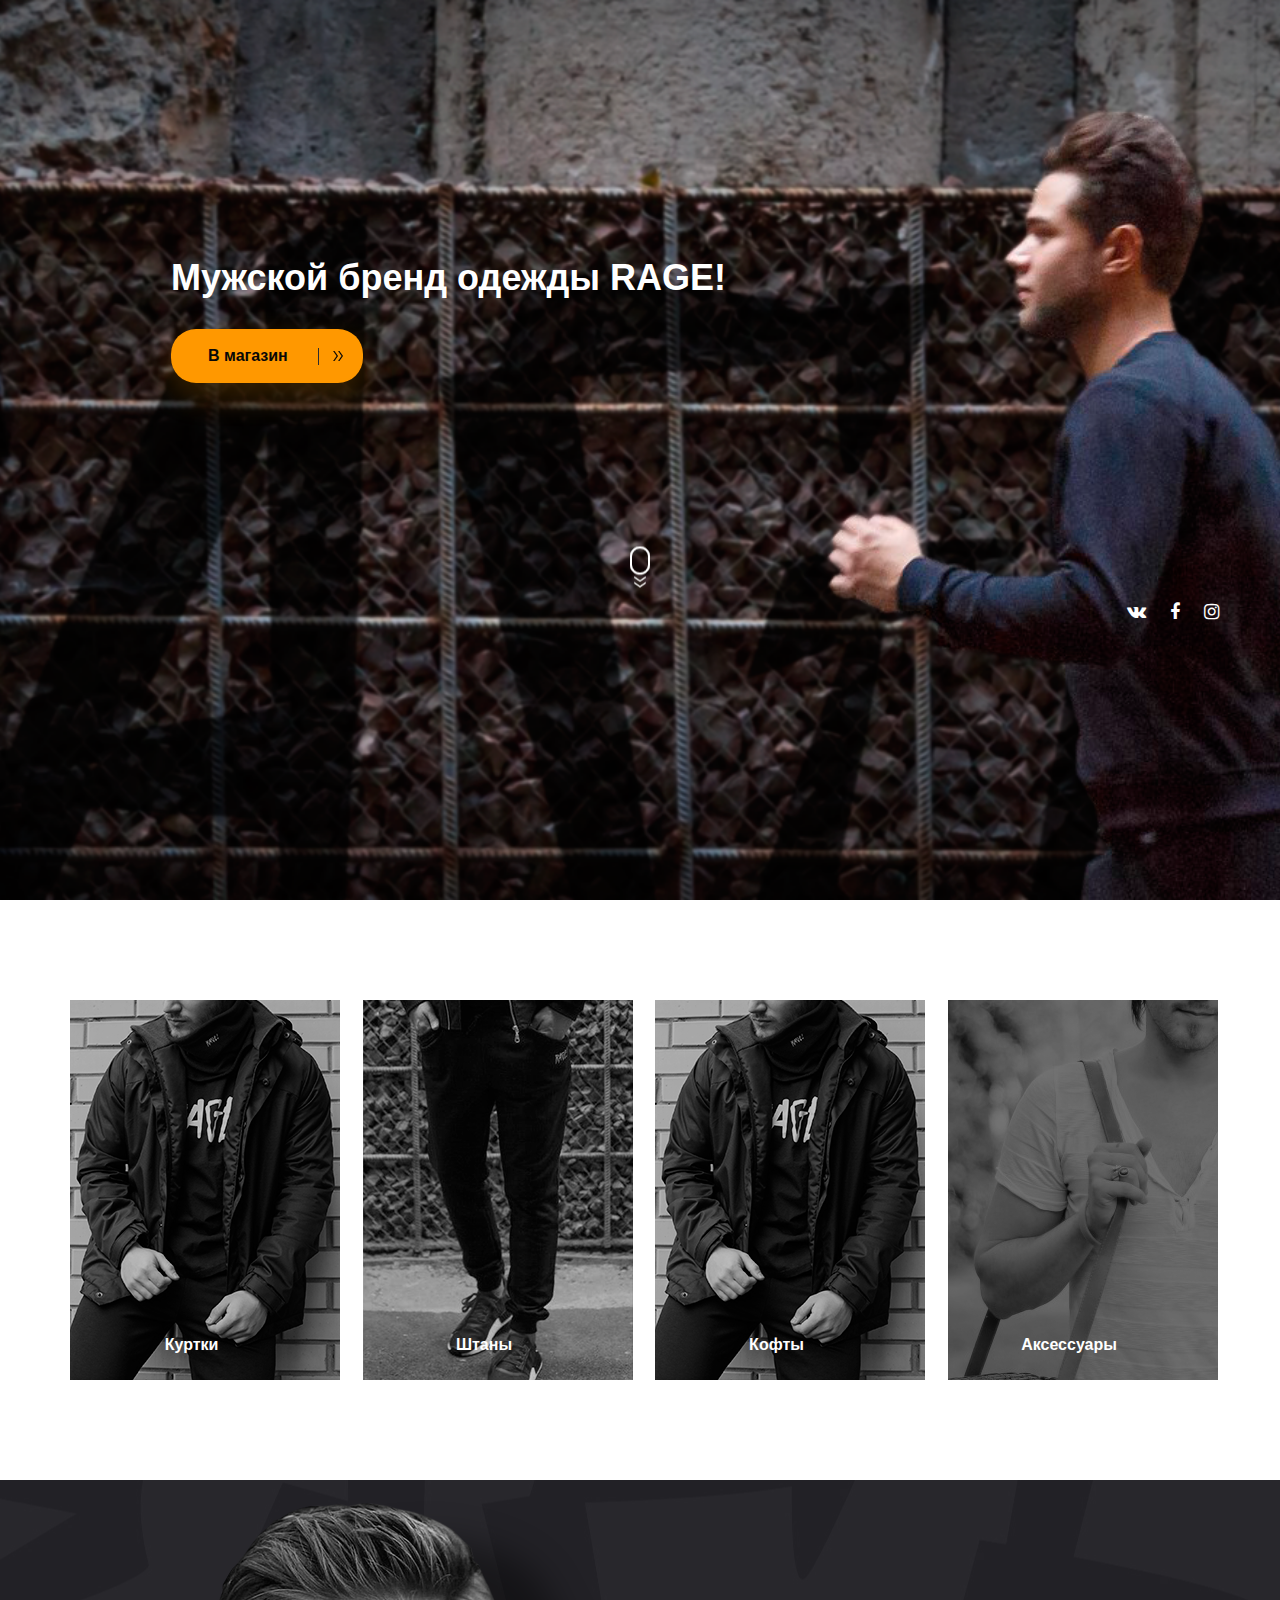
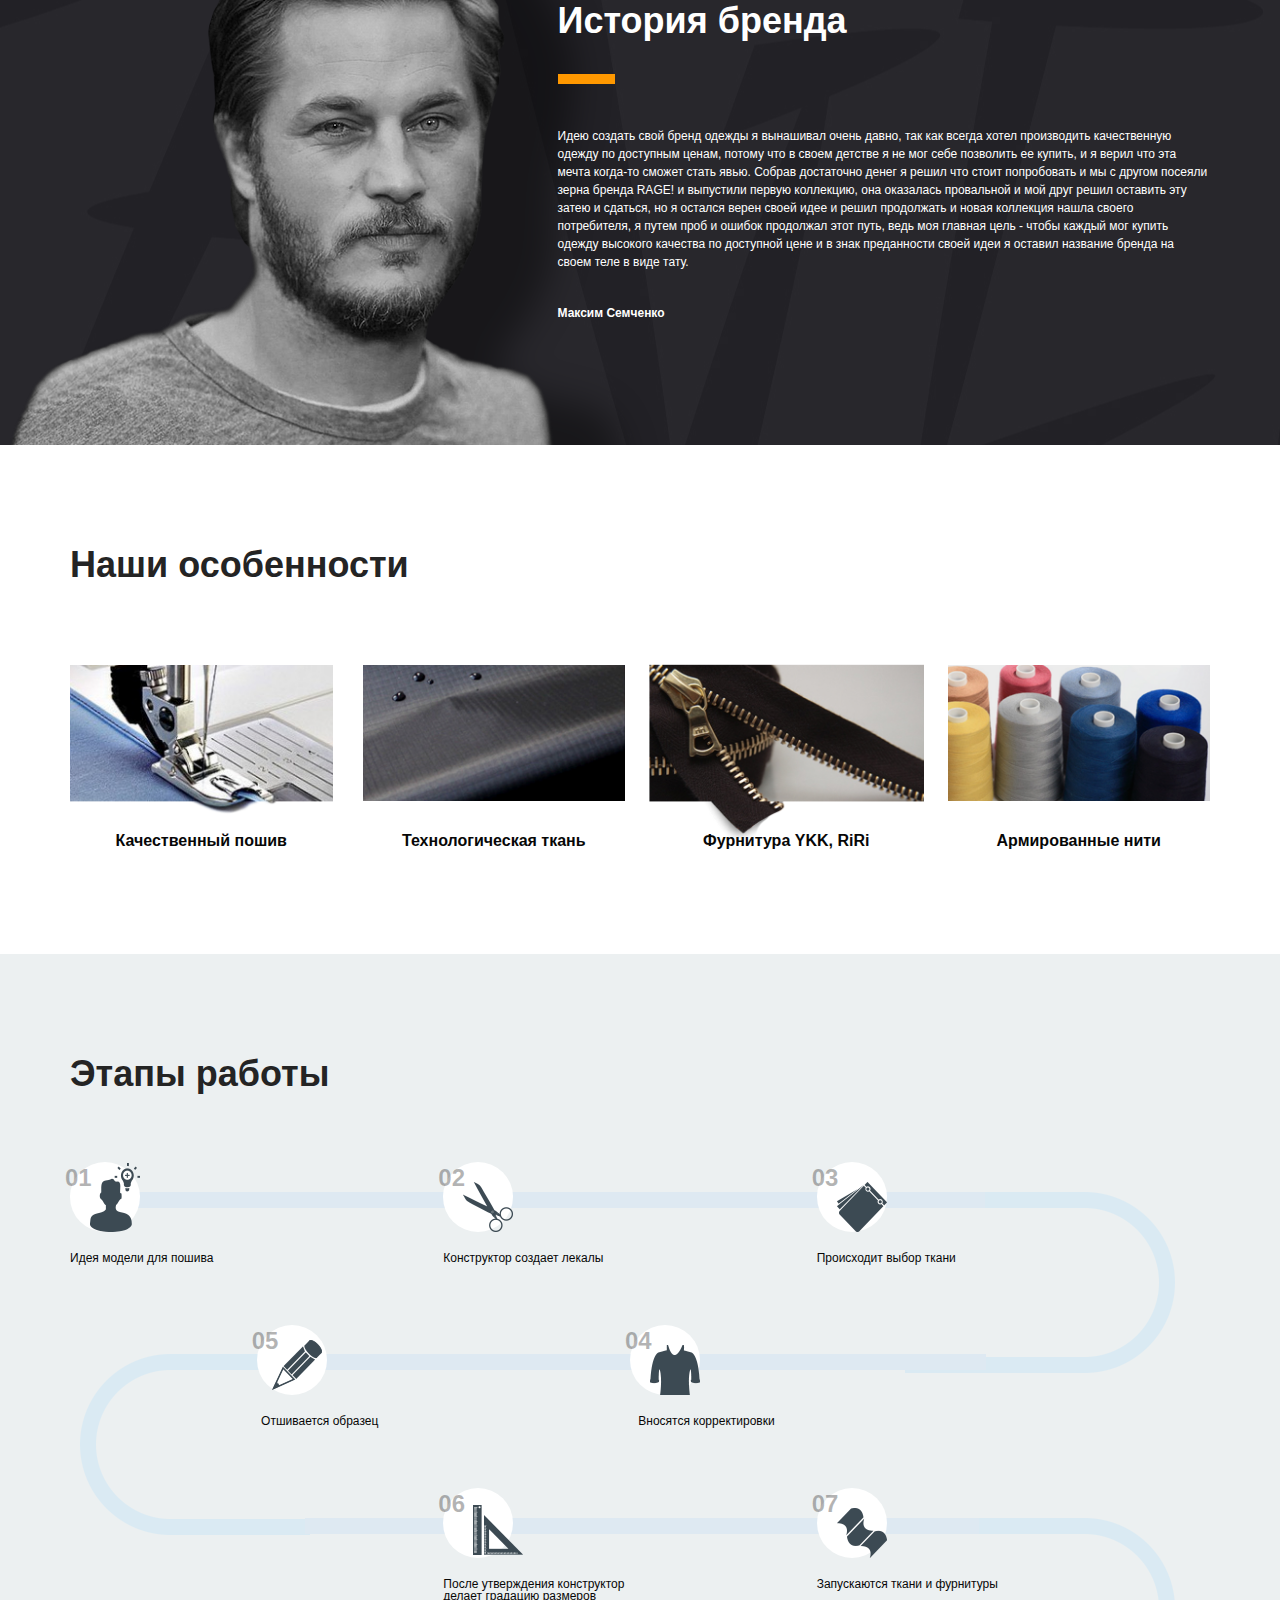
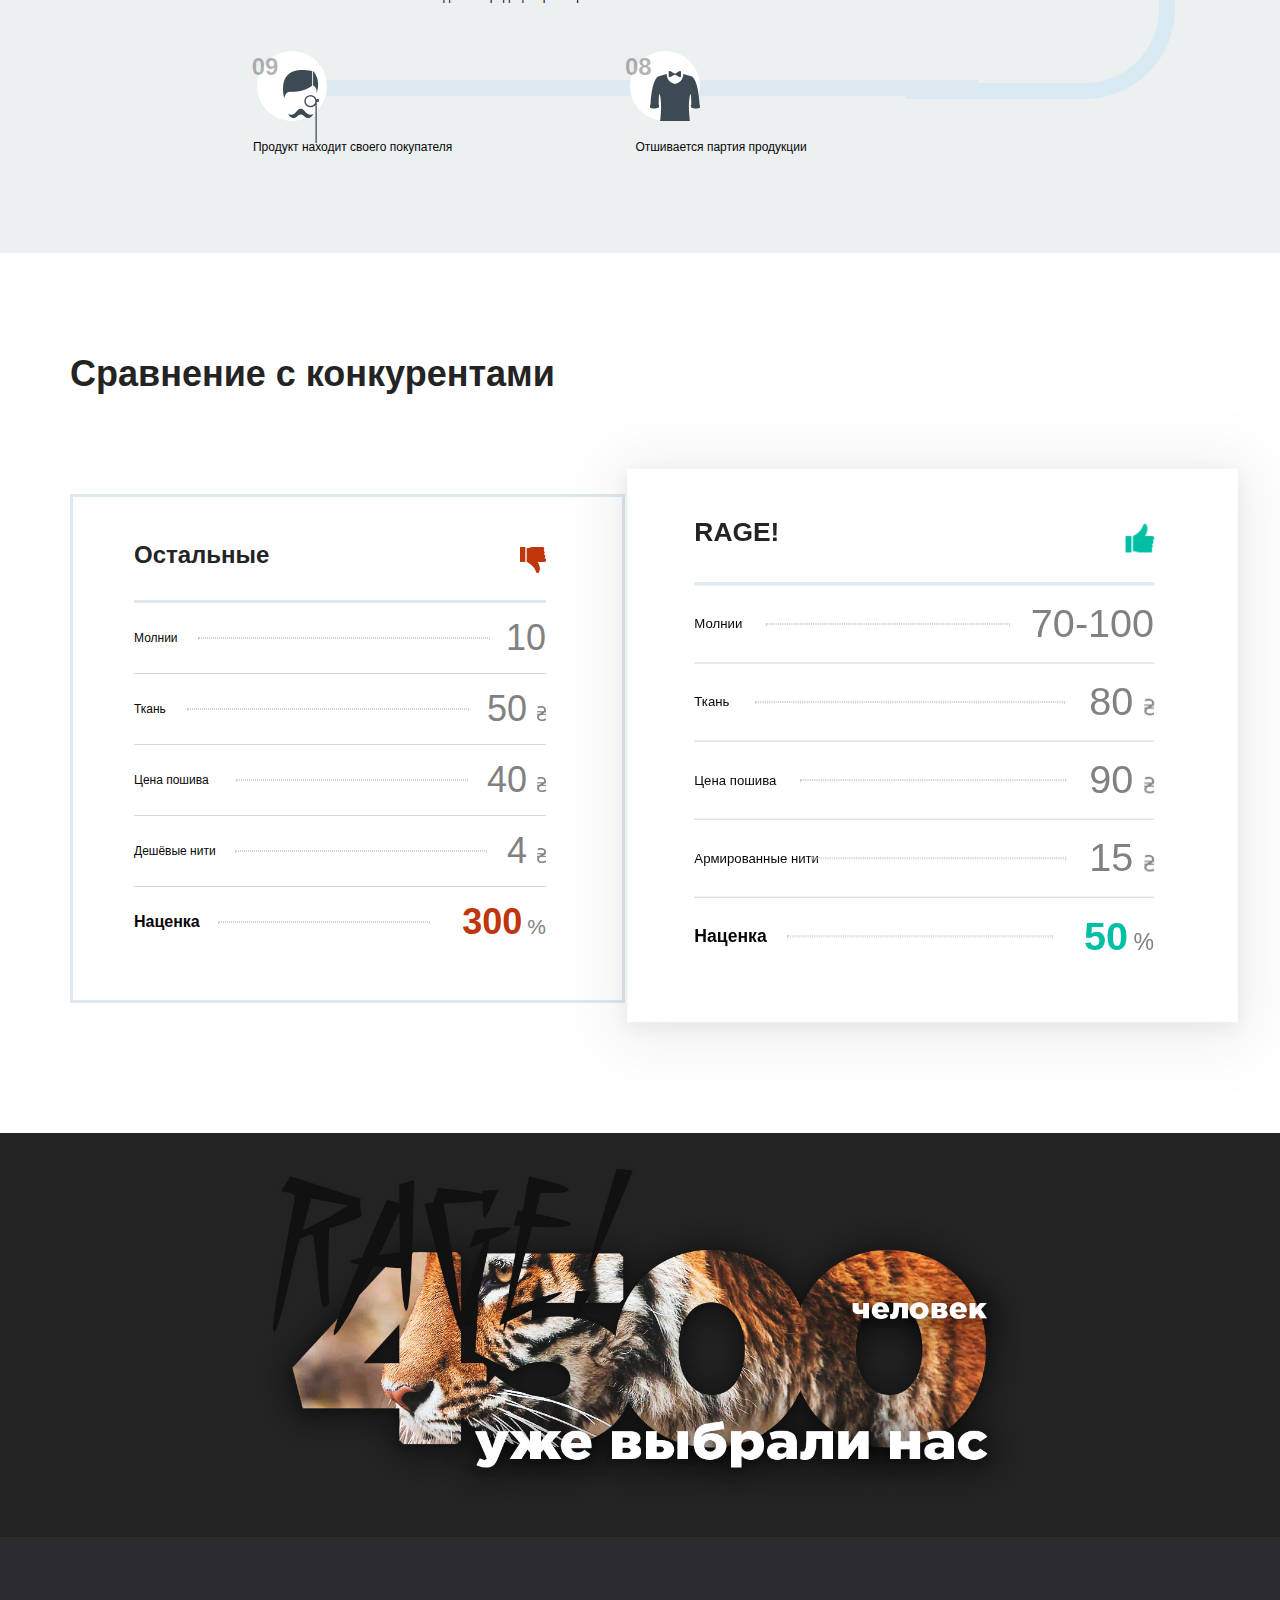
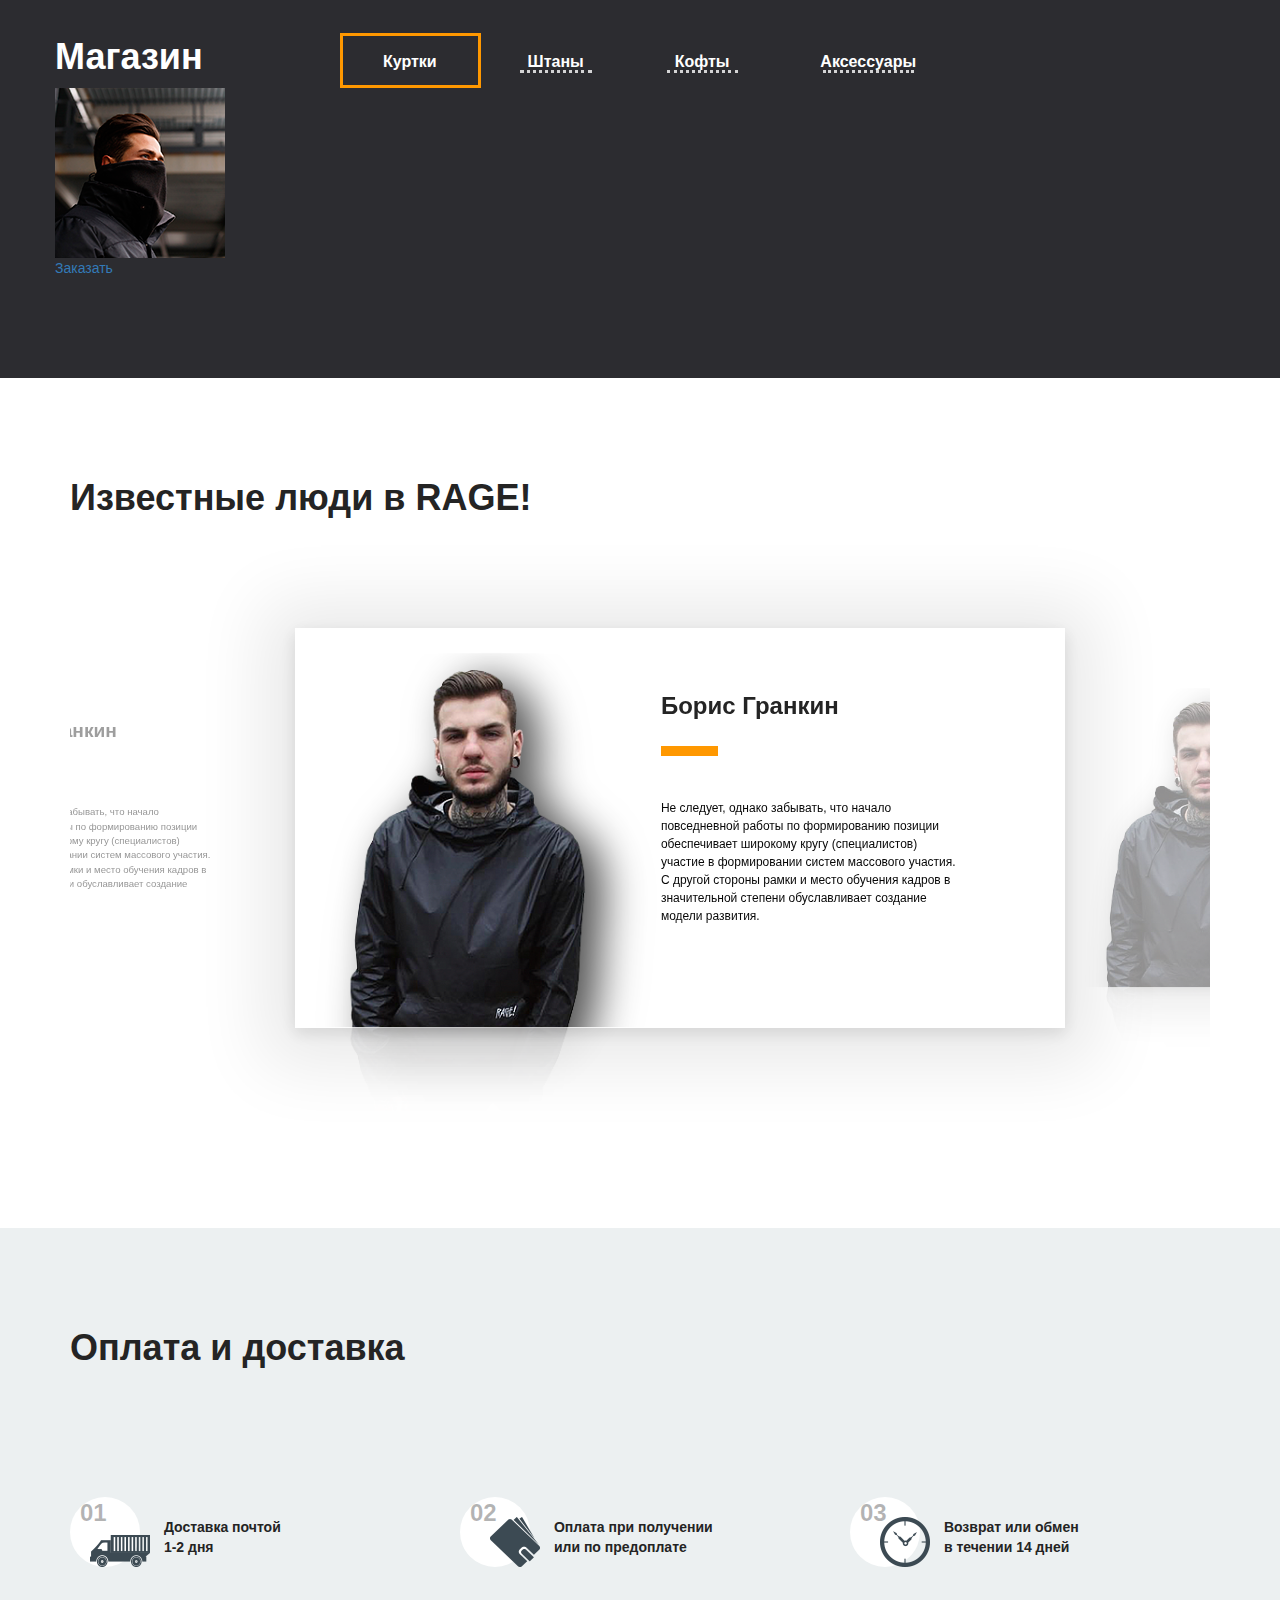
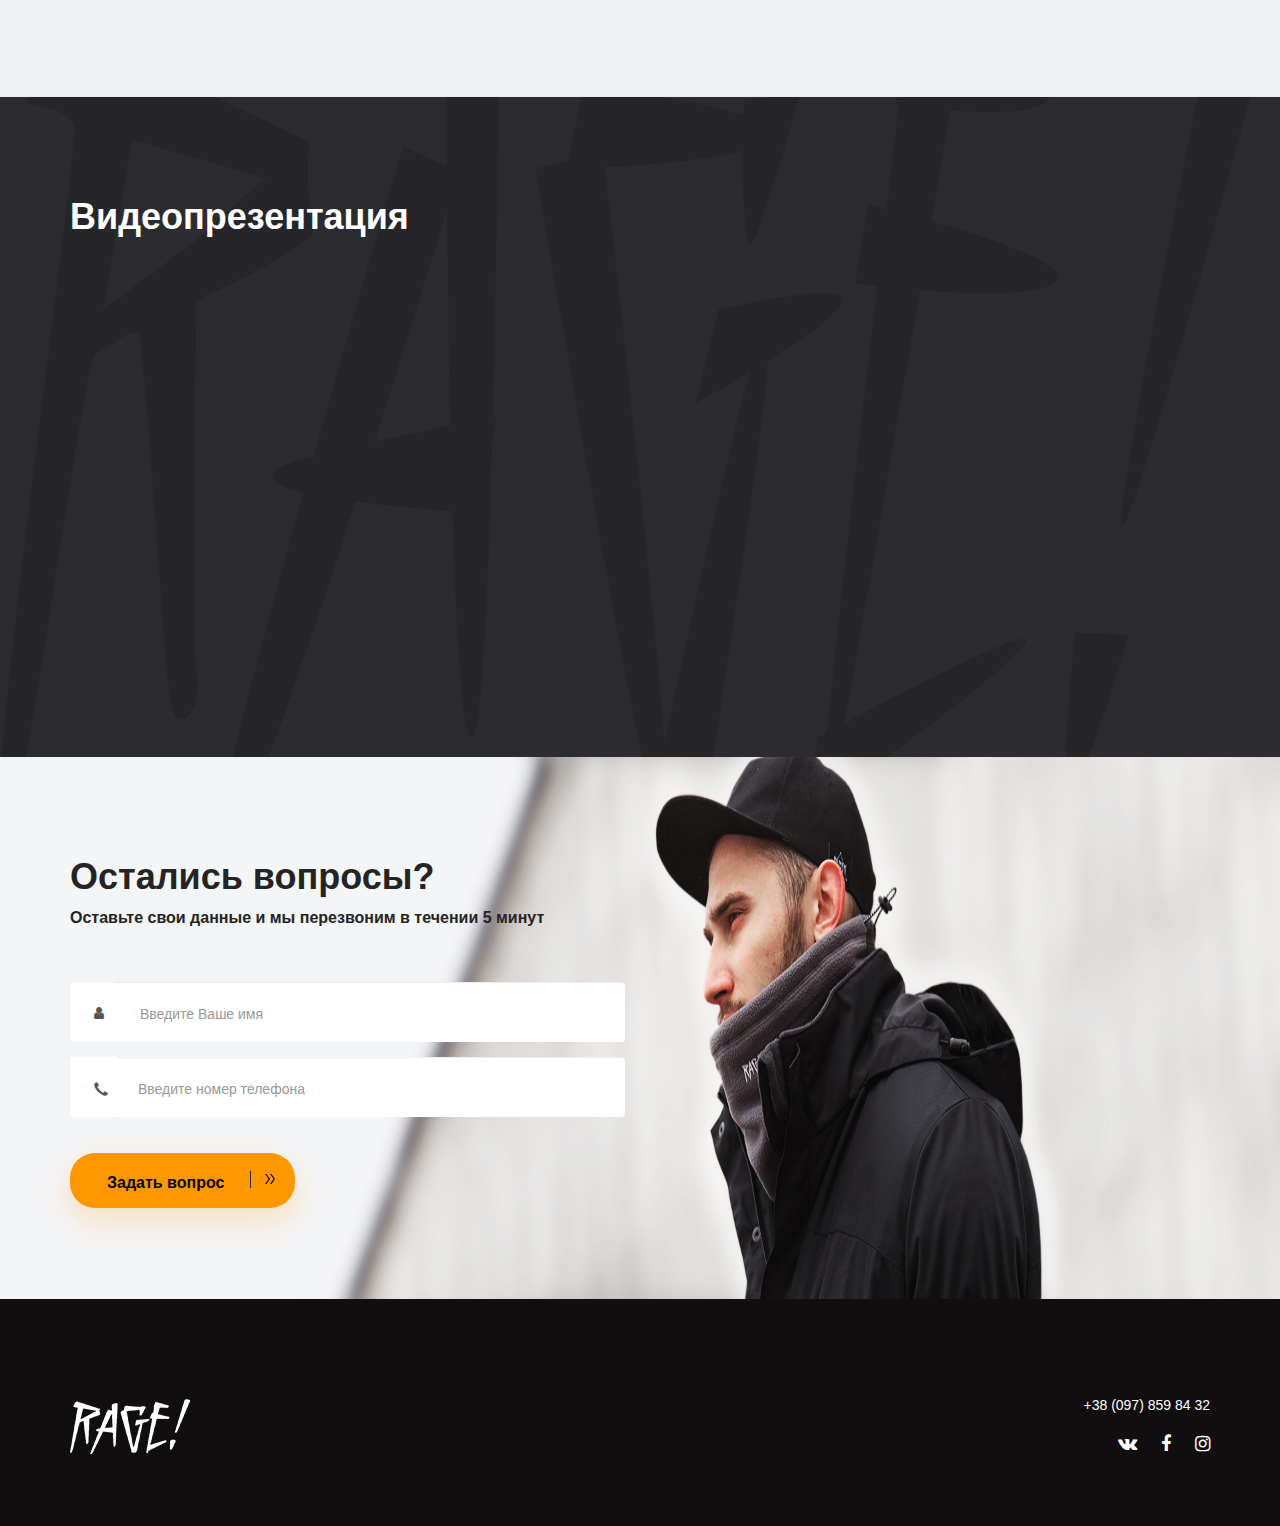
==== index.html @ a478edd1 "24.02 spec Yulya" ====
<!DOCTYPE html>
<html lang="en">
<head>
    <meta charset="UTF-8">
    <meta name="viewport" content="width=device-width, initial-scale=1, maximum-scale=1, user-scalable=no">
    <!--<meta name="viewport" content="width=device-width, initial-scale=1, maximum-scale=1">-->

    <title>Titleв</title>
    <link rel="stylesheet" href="style/main.css">
    <link rel="stylesheet" href="bower_components/bootstrap/dist/css/bootstrap.min.css">
    <link rel="stylesheet" href="bower_components/slick-carousel/slick/slick.css">
    <link rel="stylesheet" href="bower_components/slick-carousel/slick/slick-theme.css">
    <link rel="stylesheet" href="bower_components/font-awesome/css/font-awesome.min.css">
</head>
<body>

<header>
</header>

<main>
    <div class="main">
        <div class="container">
            <div class="row">
                <div class="col-md-12">
                    <div class="main_title">
                        <p>
                            Мужской бренд одежды RAGE!
                        </p>
                    </div>
                    <div class="main_btn">
                        <a href="#">
                            В магазин
                        </a>
                    </div>
                    <div class="main_btn_arrow">
                        <a href="#">
                            <img src="image/btn_arrow.png" alt="click">
                        </a>
                    </div>
                    <div class="main_social">
                        <a href="">
                            <i class="fa fa-vk" aria-hidden="true"></i>
                        </a>
                        <a href="">
                            <i class="fa fa-facebook" aria-hidden="true"></i>
                        </a>
                        <a href="">
                            <i class="fa fa-instagram" aria-hidden="true"></i>
                        </a>
                    </div>
                </div>
            </div>
        </div>
    </div>
    <div class="rubric">
        <div class="container">
            <div class="row">
                <div class="col-md-3 col-sm-6">
                    <div class="rubric_item">
                        <div class="rubric_element">
                            <img src="image/rubric_item1.png" alt="куртки">
                        </div>
                        <div class="rubric_element-text">
                            <a href="#">
                                Куртки
                            </a>
                        </div>
                    </div>
                </div>
                <div class="col-md-3 col-sm-6">
                    <div class="rubric_item">
                        <div class="rubric_element">
                            <img src="image/rubric_item2.png" alt="куртки">
                        </div>
                        <div class="rubric_element-text">
                            <a href="#">
                                Штаны
                            </a>
                        </div>
                    </div>
                </div>
                <div class="col-md-3 col-sm-6">
                    <div class="rubric_item">
                        <div class="rubric_element">
                            <img src="image/rubric_item1.png" alt="куртки">
                        </div>
                        <div class="rubric_element-text">
                            <a href="#">
                                Кофты
                            </a>
                        </div>
                    </div>
                </div>
                <div class="col-md-3 col-sm-6">
                    <div class="rubric_item">
                        <div class="rubric_element">
                            <img src="image/rubric_item4.png" alt="куртки">
                        </div>
                        <div class="rubric_element-text">
                            <a href="#">
                                Аксессуары
                            </a>
                        </div>
                    </div>
                </div>
            </div>
        </div>
    </div>
    <div class="history">
        <div class="container">
            <div class="row">
                <div class="col-md-7 col-md-offset-5">
                    <div class="history_text">
                        <div class="text_title">
                            <p>
                                История бренда
                            </p>
                        </div>
                        <div class="text_hr">
                            <hr>
                        </div>
                        <div class="text_desc">
                            <p>
                                Идею создать свой бренд одежды я вынашивал очень давно,
                                так как всегда хотел производить качественную одежду по
                                доступным ценам, потому что в своем детстве я не мог себе
                                позволить ее купить, и я верил что эта мечта когда-то
                                сможет стать явью. Собрав достаточно денег я решил что
                                стоит попробовать и мы с другом посеяли зерна бренда RAGE!
                                и выпустили первую коллекцию, она оказалась провальной и
                                мой друг решил оставить эту затею и сдаться, но я остался
                                верен своей идее и решил продолжать и новая коллекция нашла
                                своего потребителя, я путем проб и ошибок продолжал этот
                                <img src="image/mob-history_face.png" alt="">
                                путь, ведь моя главная цель - чтобы каждый мог купить
                                одежду высокого качества по доступной цене и в знак
                                преданности своей идеи я оставил название бренда на
                                своем теле в виде тату.

                            </p>
                        </div>
                        <div class="text_author">
                            <p>
                                Максим Семченко
                            </p>
                        </div>
                    </div>
                </div>
            </div>
        </div>
    </div>
    <div class="features">
        <div class="container">
            <div class="title_block">
                <p>
                    Наши особенности
                </p>
            </div>
            <div class="row">
                <div class="col-md-3 col-sm-6">
                    <div class="features_item">
                        <img class="spec_img2" src="image/Rage/spec1.png" alt="">
                        <p class="spec_text1">
                            Качественный пошив
                        </p>
                    </div>
                </div>
                <div class="col-md-3 col-sm-6">
                    <div class="features_item">
                        <img src="image/Rage/spec2.png" alt="">
                        <p class="spec_text spec_text3">
                            Технологическая ткань
                        </p>
                    </div>
                </div>
                <div class="col-md-3 col-sm-6">
                    <div class="features_item">
                        <img class="spec_img" src="image/Rage/mob-spec3.png" alt="">
                        <p class="spec_text2">
                            Фурнитура YKK, RiRi
                        </p>
                    </div>
                </div>
                <div class="col-md-3 col-sm-6">
                    <div class="features_item">
                        <img src="image/features_item4.png" alt="">
                        <p class="spec_text spec_text4">
                            Армированные нити
                        </p>
                    </div>
                </div>
            </div>
        </div>
    </div>
    <div class="steps">
        <div class="container">
            <div class="title_block">
                <p>
                    Этапы работы
                </p>
            </div>
            <div class="steps_block">
                <div class="row">
                    <div class="col-md-4">
                        <div class="steps_item ">
                            <div class="steps_element steps_left">
                                <img class="steps_img1" src="image/steps_item1.png" alt="">
                                <p>
                                    01
                                </p>
                            </div>
                            <p>
                                Идея модели для пошива
                            </p>
                        </div>
                    </div>
                    <div class="col-md-4">
                        <div class="steps_item">
                            <div class="steps_element steps_left">
                                <img class="steps_img2" src="image/steps_item2.png" alt="">
                                <p>
                                    02
                                </p>
                            </div>
                            <p>
                                Конструктор создает лекалы
                            </p>
                        </div>
                    </div>
                    <div class="col-md-4">
                        <div class="steps_item">
                            <div class="steps_element steps_left">
                                <img class="steps_img3" src="image/steps_item3.png" alt="">
                                <p>
                                    03
                                </p>
                            </div>
                            <p>
                                Происходит выбор ткани
                            </p>
                        </div>
                    </div>
                    <div class="col-md-4">
                        <div class="steps_item">
                            <div class="steps_element steps_right">
                                <img class="steps_img5" src="image/steps_item5.png" alt="">
                                <p>
                                    05
                                </p>
                            </div>
                            <p class="text-right text-right5">
                                Отшивается образец
                            </p>
                        </div>
                    </div>
                    <div class="col-md-4">
                        <div class="steps_item">
                            <div class="steps_element steps_right">
                                <img class="steps_img4" src="image/steps_item4.png" alt="">
                                <p>
                                    04
                                </p>
                            </div>
                            <p class="text-right text-right4">
                                Вносятся корректировки
                            </p>
                        </div>
                    </div>
                    <div class="col-md-4 col-md-offset-4">
                        <div class="steps_item">
                            <div class="steps_element steps_left">
                                <img class="steps_img6" src="image/steps_item6.png" alt="">
                                <p>
                                    06
                                </p>
                            </div>
                            <p>
                                После утверждения конструктор
                                <br>
                                делает градацию размеров
                            </p>
                        </div>
                    </div>
                    <div class="col-md-4">
                        <div class="steps_item">
                            <div class="steps_element steps_left">
                                <img class="steps_img7" src="image/steps_item7.png" alt="">
                                <p>
                                    07
                                </p>
                            </div>
                            <p>
                                Запускаются ткани и фурнитуры
                            </p>
                        </div>
                    </div>
                    <div class="col-md-4">
                        <div class="steps_item">
                            <div class="steps_element steps_right">
                                <img class="steps_img9" src="image/steps_item9.png" alt="">
                                <p>
                                    09
                                </p>
                            </div>
                            <p class="text-right text-right9">
                                Продукт находит своего покупателя
                            </p>
                        </div>
                    </div>
                    <div class="col-md-4">
                        <div class="steps_item ">
                            <div class="steps_element steps_right">
                                <img class="steps_img8" src="image/steps_item8.png" alt="">
                                <p>
                                    08
                                </p>
                            </div>
                            <p class="text-right text-right8">
                                Отшивается партия продукции
                            </p>
                        </div>
                    </div>
                </div>
            </div>
        </div>
    </div>
    <div class="comparison">
        <div class="container">
            <div class="title_block">
                <p>
                    Сравнение с конкурентами
                </p>
            </div>
            <div class="row">
                <div class="col-sm-6">
                    <div class="comparison_item">
                        <ul>
                            <li>
                                <p>
                                    Остальные
                                </p>
                                <p>
                                    <img src="image/like_down.png" alt="">
                                </p>
                            </li>
                            <li>
                                <p>
                                    Молнии
                                </p>
                                <hr>
                                <p>
                                    10
                                </p>
                            </li>
                            <li>
                                <p>
                                    Ткань
                                </p>
                                <hr>
                                <p>
                                    50
                                </p>
                            </li>
                            <li>
                                <p>
                                    Цена пошива
                                </p>
                                <hr>
                                <p>
                                    40
                                </p>
                            </li>
                            <li>
                                <p>
                                    Дешёвые нити
                                </p>
                                <hr>
                                <p>
                                    4
                                </p>
                            </li>
                            <li>
                                <p>
                                    Наценка
                                </p>
                                <hr>
                                <p>
                                    300 <span>%</span>
                                </p>
                            </li>
                        </ul>
                    </div>
                </div>
                <div class="col-sm-6">
                    <div class="comparison_item_scale">
                        <ul>
                            <li>
                                <p>
                                    RAGE!
                                </p>
                                <p>
                                    <img src="image/like_up.png" alt="">
                                </p>
                            </li>
                            <li>
                                <p>
                                    Молнии
                                </p>
                                <hr>
                                <p>
                                    70-100
                                </p>
                            </li>
                            <li>
                                <p>
                                    Ткань
                                </p>
                                <hr>
                                <p>
                                    80
                                </p>
                            </li>
                            <li>
                                <p>
                                    Цена пошива
                                </p>
                                <hr>
                                <p>
                                    90
                                </p>
                            </li>
                            <li>
                                <p>
                                    Армированные нити
                                </p>
                                <hr>
                                <p>
                                    15
                                </p>
                            </li>
                            <li>
                                <p>
                                    Наценка
                                </p>
                                <hr>
                                <p class="like_rage">
                                    50 <span>%</span>
                                </p>
                            </li>
                        </ul>
                    </div>
                </div>
            </div>
        </div>
    </div>
    <div class="count">
        <img class="count_mob" src="image/Rage/BG3.jpg" alt="">
        <div class="container">
            <img class="count_desck" src="image/Rage/BG3.jpg" alt="">
        </div>
    </div>
    <div class="shop">
        <div class="container">
            <div class="row">
                <div class="title_block title_white">
                    <p>
                        Магазин
                    </p>
                </div>
                <div class="shop_gallery">
                    <div class="row">
                        <div class="col-md-12">
                            <ul class="shop-nav">
                                <li class="shop-menu">
                                    <a href="#gallery_kurtki">Куртки</a>
                                    <hr>
                                </li>
                                <li class="shop-menu">
                                    <a href="#shtani">Штаны</a>
                                    <hr>
                                </li>
                                <li class="shop-menu">
                                    <a href="#kofti">Кофты</a>
                                    <hr>
                                </li>
                                <li class="shop-menu">
                                    <a href="#aksessuari">Аксессуары</a>
                                    <hr>
                                </li>
                            </ul>
                        </div>
                        <div class="galleru_block">
                            <div class="ro">
                                <div class="tab-panels">
                                    <div class="media-cont">
                                        <div id="gallery_kurtki" class="main-cont">
                                            <div class="col-md-2">
                                                <div class="gallery_element">
                                                    <img src="image/shop_item1.png" alt="">
                                                    <a href="">Заказать</a>
                                                </div>
                                            </div>
                                            <div class="col-md-2"></div>
                                            <div class="col-md-2"></div>
                                            <div class="col-md-2"></div>
                                            <div class="col-md-2"></div>
                                            <div class="col-md-2"></div>
                                            <div class="col-md-2"></div>
                                            <div class="col-md-2"></div>
                                            <div class="col-md-2"></div>
                                            <div class="col-md-2"></div>
                                            <div class="col-md-2"></div>
                                            <div class="col-md-2"></div>
                                        </div>
                                    </div>
                                </div>
                            </div>
                        </div>
                    </div>
                </div>
            </div>
        </div>
    </div>
    <div class="slider">
        <div class="container">
            <div class="title_block">
                <p>
                    Известные люди в RAGE!
                </p>
            </div>
            <div class="rage_people">
                <div>
                    <div class="slider_element">
                        <div class="row">
                            <div class="slider_img">
                                <img src="image/slider_item1.png" alt="">
                            </div>
                            <div class="slider-text">
                                <div class="text_title">
                                    <p>
                                        Борис Гранкин
                                    </p>
                                </div>
                                <div class="text_hr">
                                    <hr>
                                </div>
                                <div class="text_desc">
                                    <p>
                                        Не следует, однако забывать, что начало
                                        повседневной работы по формированию позиции
                                        обеспечивает широкому кругу (специалистов)
                                        участие в формировании систем массового участия.
                                        С другой стороны рамки и место обучения кадров
                                        в значительной степени обуславливает
                                        создание модели развития.
                                    </p>
                                </div>
                            </div>
                        </div>
                    </div>
                </div>
                <div>
                    <div class="slider_element">
                        <div class="row">
                            <div class="slider_img">
                                <img src="image/slider_item1.png" alt="">
                            </div>
                            <div class="slider-text">
                                <div class="text_title">
                                    <p>
                                        Борис Гранкин
                                    </p>
                                </div>
                                <div class="text_hr">
                                    <hr>
                                </div>
                                <div class="text_desc">
                                    <p>
                                        Не следует, однако забывать, что начало
                                        повседневной работы по формированию позиции
                                        обеспечивает широкому кругу (специалистов)
                                        участие в формировании систем массового участия.
                                        С другой стороны рамки и место обучения кадров
                                        в значительной степени обуславливает
                                        создание модели развития.
                                    </p>
                                </div>
                            </div>
                        </div>
                    </div>
                </div>
                <div>
                    <div class="slider_element">
                        <div class="row">
                            <div class="slider_img">
                                <img src="image/slider_item1.png" alt="">
                            </div>
                            <div class="slider-text">
                                <div class="text_title">
                                    <p>
                                        Борис Гранкин
                                    </p>
                                </div>
                                <div class="text_hr">
                                    <hr>
                                </div>
                                <div class="text_desc">
                                    <p>
                                        Не следует, однако забывать, что начало
                                        повседневной работы по формированию позиции
                                        обеспечивает широкому кругу (специалистов)
                                        участие в формировании систем массового участия.
                                        С другой стороны рамки и место обучения кадров
                                        в значительной степени обуславливает
                                        создание модели развития.
                                    </p>
                                </div>
                            </div>
                        </div>
                    </div>
                </div>
                <div>
                    <div class="slider_element">
                        <div class="row">
                            <div class="slider_img">
                                <img src="image/slider_item1.png" alt="">
                            </div>
                            <div class="slider-text">
                                <div class="text_title">
                                    <p>
                                        Борис Гранкин
                                    </p>
                                </div>
                                <div class="text_hr">
                                    <hr>
                                </div>
                                <div class="text_desc">
                                    <p>
                                        Не следует, однако забывать, что начало
                                        повседневной работы по формированию позиции
                                        обеспечивает широкому кругу (специалистов)
                                        участие в формировании систем массового участия.
                                        С другой стороны рамки и место обучения кадров
                                        в значительной степени обуславливает
                                        создание модели развития.
                                    </p>
                                </div>
                            </div>
                        </div>
                    </div>
                </div>
                <div>
                    <div class="slider_element">
                        <div class="row">
                            <div class="slider_img">
                                <img src="image/slider_item1.png" alt="">
                            </div>
                            <div class="slider-text">
                                <div class="text_title">
                                    <p>
                                        Борис Гранкин
                                    </p>
                                </div>
                                <div class="text_hr">
                                    <hr>
                                </div>
                                <div class="text_desc">
                                    <p>
                                        Не следует, однако забывать, что начало
                                        повседневной работы по формированию позиции
                                        обеспечивает широкому кругу (специалистов)
                                        участие в формировании систем массового участия.
                                        С другой стороны рамки и место обучения кадров
                                        в значительной степени обуславливает
                                        создание модели развития.
                                    </p>
                                </div>
                            </div>
                        </div>
                    </div>
                </div>
            </div>
        </div>
    </div>
    <div class="sale">
        <div class="container">
            <div class="title_block">
                <p>
                    Оплата и доставка
                </p>
            </div>
            <div class="sale_block">
                <div class="row">
                    <div class="col-md-4">
                        <div class="sale_item">
                            <div class="sale_element">
                                <img src="image/sale_item1.png" alt="">
                                <p>
                                    01
                                </p>
                            </div>
                            <p class="sale_desc">
                                Доставка почтой
                                <br>
                                1-2 дня
                            </p>
                        </div>
                    </div>
                    <div class="col-md-4">
                        <div class="sale_item">
                            <div class="sale_element">
                                <img src="image/sale_item2.png" alt="">
                                <p>
                                    02
                                </p>
                            </div>
                            <p class="sale_desc">
                                Оплата при получении
                                <br>
                                или по предоплате
                            </p>
                        </div>
                    </div>
                    <div class="col-md-4">
                        <div class="sale_item">
                            <div class="sale_element">
                                <img src="image/sale_item3.png" alt="">
                                <p>
                                    03
                                </p>
                            </div>
                            <p class="sale_desc">
                                Возврат или обмен
                                <br>
                                в течении 14 дней
                            </p>
                        </div>
                    </div>
                </div>
            </div>
        </div>
    </div>
    <div class="video">
        <div class="container">
            <div class="title_block title_white">
                <p class="title_desck">
                    Видеопрезентация
                </p>
                <p class="title_mob">
                    Видео- <br>
                    презентация
                </p>
            </div>
            <div class="video_block">
                <iframe width="100%" height="100%" src="https://www.youtube.com/embed/2-K1l6__Rqs"
                        frameborder="0"
                        allowfullscreen></iframe>
            </div>
        </div>
    </div>
    <div class="form">
        <div class="container">
            <div class="title_block">
                <p>
                    Остались вопросы?
                </p>
                <span>
                    Оставьте свои данные и мы перезвоним в течении 5 минут
                </span>
            </div>
            <div class="form_block">
                <form action="" method="POST" role="form" id="questionForm">
                    <div class="row">
                        <div class="col-md-6">
                            <div class="form-group ">
                                <div class="input-group">
                                    <div class="input-group-addon">
                                        <i class="fa fa-user"></i>
                                    </div>
                                    <input type="text" name="name" id="nameQuestion"
                                           class="form-control form_name"
                                           title="Имя"
                                           placeholder="Введите Ваше имя" required>
                                </div>
                            </div>
                            <div class="form-group">
                                <div class="input-group">
                                    <div class="input-group-addon">
                                        <i class="glyphicon glyphicon-earphone"></i>
                                    </div>
                                    <input type="text" name="phone" id="phoneQuestion"
                                           class="form-control form_phone"
                                           title="Телефон"
                                           placeholder="Введите номер телефона" data-phonemask required>
                                </div>
                            </div>
                            <button type="submit" class="form_btn">Задать вопрос</button>
                        </div>
                    </div>
                </form>
            </div>
        </div>
    </div>
</main>

<footer>
    <div class="footer">
        <div class="container">
            <div class="row">
                <div class="col-md-6">
                    <div class="footer_logo">
                        <img src="image/footer_bg.png" alt="">
                    </div>
                </div>
                <div class="col-md-6">
                    <div class="footer_info">
                        <div class="info_phone">
                            <p>
                                +38 (097) 859 84 32
                            </p>
                        </div>
                        <div class="info_social">
                            <a href="">
                                <i class="fa fa-vk" aria-hidden="true"></i>
                            </a>
                            <a href="">
                                <i class="fa fa-facebook" aria-hidden="true"></i>
                            </a>
                            <a href="">
                                <i class="fa fa-instagram" aria-hidden="true"></i>
                            </a>
                        </div>
                    </div>
                </div>
            </div>
        </div>
    </div>
</footer>

<script src="bower_components/jquery/dist/jquery.min.js"></script>
<script src="bower_components/bootstrap/dist/js/bootstrap.min.js"></script>
<script src="bower_components/slick-carousel/slick/slick.min.js"></script>
<script src="js/main.js"></script>
</body>
</html>
---- style/main.css ----
@font-face {
  font-family: "GothamPro";
  src: url("fonts/GothamPro.ttf");
}
@font-face {
  font-family: "OpenSans";
  src: url("fonts/OpenSans.ttf");
}
html {
  font-size: 62.5%;
  margin: 0;
  padding: 0;
  height: 100vh;
}
body {
  font-family: 'OpenSans', sans-serif;
  overflow-x: hidden;
  height: 100vh;
  margin: 0;
}
.main_title p {
  font-family: 'GothamPro', sans-serif !important;
}
.history_text .text-title p {
  font-family: 'GothamPro', sans-serif !important;
}
.footer {
  padding-top: 10rem;
  padding-bottom: 10rem;
  background: #110e0f;
}
.footer_info {
  text-align: right;
}
.footer_info .info_phone {
  font-size: 1.4rem;
  font-weight: 400;
  line-height: 1.2rem;
  color: white;
  margin-bottom: 2.4rem;
}
.footer_info .info_social a {
  margin: 0 1rem;
}
.footer_info .info_social a i {
  font-size: 1.8rem;
  line-height: 1.2rem;
  color: white;
}
.footer_info .info_social a:last-child {
  margin: 0 0 0 1rem;
}
.main {
  background-image: url("../image/index_bg.png");
  background-size: auto 100%;
  background-position: center center;
  background-repeat: no-repeat;
  padding-top: 24.2rem;
  height: 100vh;
  margin: 0;
}
.main_title {
  margin-left: 10.1rem;
}
.main_title p {
  font-size: 3.6rem;
  font-weight: 900;
  line-height: 7.2rem;
  color: white;
}
.main_btn {
  margin-top: 3.2rem;
  margin-left: 10.1rem;
  margin-bottom: 24.2rem;
}
.main_btn a {
  font-size: 1.6rem;
  font-weight: 700;
  line-height: 1.2rem;
  color: #070707;
  vertical-align: text-top;
  padding: 1.8rem 2rem 1.9rem 3.7rem;
  background: #ff9800;
  border-radius: 25px;
  box-shadow: 0 12px 27.8px 4.2px rgba(255, 152, 0, 0.19);
}
.main_btn a:after {
  content: url("../image/btn.png");
  vertical-align: middle;
  margin-left: 2.6rem;
}
.main_btn a:hover,
.main_btn a:focus,
.main_btn a:active {
  text-decoration: none;
  color: #070707;
}
.main_btn_arrow img {
  position: absolute;
  bottom: 0;
  left: 50%;
  transform: translate(-50%, -50%);
  margin: auto;
}
.main_social {
  position: absolute;
  bottom: -2.5rem;
  right: -6rem;
  transform: translate(-50%, -50%);
  margin: auto;
}
.main_social a {
  margin: 0 1rem;
}
.main_social a i {
  font-size: 1.8rem;
  line-height: 1.2rem;
  color: white;
}
@media (max-width: 992px) {
  .main {
    background-position: 61% center;
    background-size: auto 100%;
    padding-top: 1.2rem;
    height: 100%;
  }
  .main_title {
    margin-top: 10rem;
    margin-left: 0;
  }
  .main_title p {
    line-height: 4.6rem;
  }
  .main_btn {
    text-align: center;
    margin: 9rem auto 2rem;
  }
  .main_btn a {
    padding: 1.7rem 2.3rem 1.6rem 9.9rem;
  }
  .main_btn a:after {
    vertical-align: bottom;
    margin-left: 5.1rem;
  }
  .main_btn_arrow {
    display: none;
  }
  .main_social {
    display: none;
  }
}
.rubric {
  padding: 10rem 0;
}
.rubric_item:hover img,
.rubric_item:focus img,
.rubric_item:active img {
  transform: scale(1.15);
  filter: none;
  box-shadow: 0 0 46.7px 10.3px rgba(0, 0, 0, 0.34), 0 0 14.6px 1.4px transparent;
}
.rubric_item:hover .rubric_element-text a,
.rubric_item:focus .rubric_element-text a,
.rubric_item:active .rubric_element-text a {
  color: #070707;
  padding: 1.7rem 2rem 1.6rem 5.6rem;
  background: #ff9800;
  border-radius: 25px;
  box-shadow: 0 12px 27.8px 4.2px rgba(255, 152, 0, 0.19);
  text-decoration: none;
}
.rubric_item:hover .rubric_element-text a:after,
.rubric_item:focus .rubric_element-text a:after,
.rubric_item:active .rubric_element-text a:after {
  opacity: 1;
}
.rubric_element {
  position: relative;
}
.rubric_element img {
  width: 27rem;
  height: 38rem;
  transition: all 0.4s;
  filter: grayscale(1);
}
.rubric_element-text {
  margin: auto;
  position: absolute;
  bottom: 2.3rem;
  left: 0;
  right: 0;
  text-align: center;
}
.rubric_element-text a {
  color: white;
  font-size: 1.6rem;
  font-weight: 700;
  line-height: 1.2rem;
  transition: all 0.1s;
  padding: 1.7rem 2rem 1.6rem 5.6rem;
  background: transparent;
  border-radius: 25px;
  box-shadow: 0 12px 27.8px 4.2px rgba(255, 152, 0, 0);
  text-decoration: none;
  vertical-align: text-top;
}
.rubric_element-text a:after {
  opacity: 0;
  content: url("../image/btn.png");
  vertical-align: bottom;
  margin-left: 2.6rem;
}
@media (min-width: 320px) and (max-width: 425px) {
  .rubric_element {
    height: 20rem !important;
  }
}
@media (min-width: 426px) and (max-width: 600px) {
  .rubric_element {
    height: 30rem !important;
  }
}
@media (min-width: 601px) and (max-width: 767px) {
  .rubric_element {
    height: 38rem !important;
  }
}
@media (min-width: 768px) and (max-width: 992px) {
  .rubric_element-text {
    bottom: 2rem !important;
  }
}
@media (max-width: 992px) {
  .rubric {
    padding-top: 3.5rem;
    padding-bottom: 0;
  }
  .rubric_item:hover img,
  .rubric_item:focus img,
  .rubric_item:active img {
    transform: none;
    filter: none;
  }
  .rubric_item:hover .rubric_element-text a,
  .rubric_item:focus .rubric_element-text a,
  .rubric_item:active .rubric_element-text a {
    color: black;
    padding: 0;
    padding-bottom: 0.3rem;
    background: transparent;
    border-radius: 0;
    box-shadow: 0 12px 27.8px 4.2px rgba(255, 152, 0, 0);
  }
  .rubric_item:hover .rubric_element-text a:after,
  .rubric_item:focus .rubric_element-text a:after,
  .rubric_item:active .rubric_element-text a:after {
    opacity: 0;
  }
  .rubric_element {
    height: 20rem;
    overflow: hidden;
    margin: 0 auto 6rem;
    text-align: center;
    filter: grayscale(1);
  }
  .rubric_element img {
    width: 100%;
    height: auto;
    filter: none;
  }
  .rubric_element:hover img,
  .rubric_element:focus img,
  .rubric_element:active img {
    transform: none;
    filter: none;
  }
  .rubric_element:hover .rubric_element-text a,
  .rubric_element:focus .rubric_element-text a,
  .rubric_element:active .rubric_element-text a {
    padding: 0;
    padding-bottom: 0.5rem;
    border-bottom: 2px solid black;
    background: none;
    box-shadow: 0 12px 27.8px 4.2px rgba(255, 152, 0, 0);
  }
  .rubric_element-text {
    margin: 0 auto;
    position: absolute;
    bottom: -3rem;
    left: 0;
    right: 0;
    text-align: center;
  }
  .rubric_element-text a {
    color: black;
    padding: 0;
    padding-bottom: 0.3rem;
    border-bottom: 2px solid black;
    border-radius: 0;
  }
  .rubric_element-text a:after {
    content: none;
  }
}
.history {
  padding-top: 12.2rem;
  padding-bottom: 12.3rem;
  background-image: url("../image/history_face.png"), url("../image/Rage/BG4.jpg");
  background-size: auto;
  background-position: 0 bottom, center center;
  background-repeat: no-repeat;
}
.history_text {
  text-align: left;
}
.history_text .text_title p {
  font-size: 3.6rem;
  line-height: 3.8rem;
  font-weight: 900;
  color: white;
}
.history_text .text_hr hr {
  border: 5px solid #ff9800;
  width: 4.7rem;
  margin: 3.4rem 0 4.3rem;
}
.history_text .text_desc p {
  font-size: 1.2rem;
  line-height: 1.8rem;
  font-weight: 400;
  color: white;
  margin: 0;
}
.history_text .text_desc p img {
  display: none;
}
.history_text .text_author {
  margin-top: 3.3rem;
}
.history_text .text_author p {
  font-size: 1.2rem;
  font-weight: 700;
  color: white;
  line-height: 1.8rem;
  margin: 0;
}
@media (max-width: 767px) {
  .history {
    padding-top: 3.8rem;
    padding-bottom: 0;
    background: #282828;
    background-image: none;
  }
  .history_text {
    margin-left: 1rem;
  }
  .history_text .text_title p {
    font-size: 3rem;
    line-height: 1.2rem;
  }
  .history_text .text_hr hr {
    border: 3px solid #ff9800;
    width: 4.7rem;
    margin: 1.4rem 0 1.7rem;
  }
  .history_text .text_desc p {
    float: left;
  }
  .history_text .text_desc p img {
    position: relative;
    right: -1.5rem;
    bottom: -2.7rem;
    display: block;
    float: right;
  }
  .history_text .text_author {
    margin-top: 1rem;
    margin-bottom: 1rem;
  }
}
@media (min-width: 993px) and (max-width: 1170px) {
  .history {
    background-position: -9rem bottom !important;
  }
}
.features {
  padding-top: 10rem;
  padding-bottom: 9.7rem;
}
.features_item {
  margin-top: 7rem;
}
.features_item img {
  width: 100%;
  height: auto;
}
.features_item .spec_img {
  width: 114.5%;
  margin-top: -1rem;
  margin-left: -3.2rem;
}
.features_item p {
  text-align: center;
  font-size: 1.6rem;
  font-weight: 700;
  line-height: 1.2rem;
  color: #070707;
}
.features_item .spec_text {
  margin-top: 3.4rem;
}
.features_item .spec_text1 {
  margin-top: 2rem;
}
.features_item .spec_text2 {
  margin-top: -2.4rem;
}
@media (min-width: 320px) and (max-width: 767px) {
  .features {
    padding-top: 3rem;
    padding-bottom: 3rem;
  }
  .features_item {
    margin: 3rem auto 0;
    text-align: center;
  }
  .features_item img {
    width: 30rem;
    height: auto;
    margin: 0 auto;
    text-align: center;
  }
  .features_item .spec_img {
    margin-top: -1rem;
    margin-left: -2.7rem;
    width: 33rem;
    height: auto;
    text-align: center;
  }
  .features_item p {
    text-align: center;
    font-size: 1.6rem;
    font-weight: 700;
    line-height: 1.2rem;
    color: #070707;
  }
  .features_item .spec_text {
    margin-top: 1.4rem;
  }
  .features_item .spec_text1 {
    margin-top: 1rem;
  }
  .features_item .spec_text2 {
    margin-top: -3rem;
  }
}
@media (min-width: 768px) and (max-width: 992px) {
  .features {
    padding-top: 3rem;
    padding-bottom: 3rem;
  }
  .features_item {
    margin-top: 3rem;
    text-align: center;
  }
  .features_item img {
    width: 30rem;
    height: 15.5rem;
    margin: 0 auto;
    text-align: center;
  }
  .features_item .spec_img {
    margin-top: -1rem;
    margin-left: -2.7rem;
    width: 34rem;
    height: 22.5rem;
    text-align: center;
  }
  .features_item .spec_img2 {
    width: 31rem;
    height: 17rem;
  }
  .features_item .spec_text1 {
    margin-top: 0;
  }
  .features_item .spec_text2 {
    margin-top: -2.6rem;
  }
  .features_item .spec_text3 {
    margin-top: 1.5rem;
  }
}
@media (min-width: 993px) and (max-width: 1200px) {
  .features_item .spec_text2 {
    margin-top: -1.4rem;
  }
  .features_item .spec_img {
    margin-top: -0.8rem;
  }
}
@font-face {
  font-family: "GothamPro";
  src: url("fonts/GothamPro.ttf");
}
.title_block p {
  font-size: 3.6rem;
  font-weight: 900;
  font-family: 'GothamPro', sans-serif !important;
  color: #242424;
  line-height: 4rem;
}
.title_block span {
  color: #242424;
  font-size: 1.6rem;
  font-family: 'GothamPro', sans-serif !important;
  font-weight: 900;
}
.title_white p {
  color: white;
}
@media (min-width: 320px) and (max-width: 768px) {
  .title_block {
    width: 65%;
  }
  .title_block p {
    font-size: 3rem;
    line-height: 3rem;
  }
  .title_block span {
    color: #242424;
    font-size: 1.4rem;
  }
}
.steps {
  background: #ecf0f1;
  padding-top: 10rem;
  padding-bottom: 9.7rem;
}
.steps [class^=col] {
  padding: 0;
}
.steps .row {
  margin-left: 3.5rem;
}
.steps_block {
  background-image: url("../image/steps_bg1.png"), url("../image/steps_bg3.png"), url("../image/steps_bg5.png"), url("../image/steps_bg7.png"), url("../image/steps_bg2.png"), url("../image/steps_bg4.png"), url("../image/steps_bg6.png");
  background-position: 3.5rem 8.8rem,
          23.5rem 25rem,
          23.5rem 41.4rem,
          23.5rem 57.6rem,
          83.5rem 8.8rem,
          1rem 25rem,
          83.5rem 41.4rem;
  background-size: auto,
          auto,
          auto,
          auto,
          auto,
          auto,
          auto;
  background-repeat: no-repeat;
}
.steps_item .steps_element {
  position: relative;
  height: 7rem;
  width: 7rem;
  background: white;
  border-radius: 50%;
  margin-top: 5.8rem;
  margin-bottom: 2rem;
}
.steps_item .steps_element.steps_right {
  float: none;
  margin-right: auto;
  margin-left: auto;
}
.steps_item .steps_element.steps_left {
  margin-left: -3.5rem;
}
.steps_item .steps_element img {
  height: auto;
  width: 5rem;
  position: absolute;
  bottom: 0;
  right: 0;
}
.steps_item .steps_element img.steps_img9 {
  bottom: -2.2rem;
  right: 0.8rem;
  width: 3.6rem;
}
.steps_item .steps_element img.steps_img5 {
  bottom: 0.5rem;
  right: 0.5rem;
}
.steps_item .steps_element img.steps_img6 {
  right: -1rem;
  bottom: 0.3rem;
}
.steps_item .steps_element p {
  position: absolute;
  top: 1rem;
  left: 3rem;
  font-size: 2.4rem;
  color: rgba(36, 36, 36, 0.34);
  font-weight: 900;
  line-height: 1.2rem;
}
.steps_item p {
  margin-bottom: -1rem;
  font-size: 1.2rem;
  color: #070707;
  line-height: 1.2rem;
  font-weight: 400;
  margin-left: -3.5rem;
  min-height: 2.5rem;
}
.steps_item p.text-right4 {
  margin-right: 7.7rem;
}
.steps_item p.text-right5 {
  margin-right: 10rem;
}
.steps_item p.text-right8 {
  margin-right: 4.5rem;
}
.steps_item p.text-right9 {
  margin-right: 2.6rem;
}
@media (max-width: 992px) {
  .steps {
    padding-top: 3rem;
    padding-bottom: 1rem;
  }
  .steps .row {
    margin-left: 0;
  }
  .steps_block {
    background-image: url("../image/mob-steps_bg.png");
    background-position: 3rem 6rem;
    background-size: auto;
    background-repeat: no-repeat;
  }
  .steps_item .steps_element {
    display: inline-block;
    vertical-align: middle;
    position: relative;
    height: 7rem;
    width: 7rem;
    background: white;
    border-radius: 50%;
    margin-top: 1rem;
    margin-bottom: 3.1rem;
  }
  .steps_item .steps_element.steps_right {
    float: none;
    margin-right: auto;
    margin-left: 0;
  }
  .steps_item .steps_element.steps_left {
    margin-left: 0;
    float: none;
  }
  .steps_item .steps_element img {
    height: auto;
    width: 5rem;
    position: absolute;
    bottom: 0;
    right: 0;
  }
  .steps_item .steps_element img.steps_img9 {
    bottom: -2.2rem;
    right: 0.8rem;
    width: 3.6rem;
  }
  .steps_item .steps_element img.steps_img5 {
    bottom: 0.5rem;
    right: 0.5rem;
  }
  .steps_item .steps_element img.steps_img6 {
    right: -1rem;
    bottom: 0.3rem;
  }
  .steps_item .steps_element p {
    position: absolute;
    top: 1rem;
    left: 3rem;
    font-size: 2.4rem;
    color: rgba(36, 36, 36, 0.34);
    font-weight: 900;
    line-height: 1.2rem;
  }
  .steps_item p {
    display: inline-block;
    vertical-align: middle;
    margin-bottom: 0;
    margin-left: 2rem;
  }
  .steps_item p.text-right4 {
    margin-right: 0;
  }
  .steps_item p.text-right5 {
    margin-right: 0;
  }
  .steps_item p.text-right8 {
    margin-right: 0;
  }
  .steps_item p.text-right9 {
    margin-right: 0;
  }
}
@font-face {
  font-family: "GothamPro";
  src: url("fonts/GothamPro.ttf");
}
.comparison {
  padding-top: 10.1rem;
  padding-bottom: 13rem;
}
.comparison_item {
  border: 3px solid #dee9f2;
}
.comparison_item ul li:nth-child(2) {
  border-top: 3px solid #dee9f2;
  border-bottom: 1px solid #d8d8d8;
}
.comparison_item ul li:nth-child(n+3):nth-child(-n+5) {
  border-bottom: 1px solid #d8d8d8;
}
.comparison_item ul li:nth-child(n+3):nth-child(-n+5) p:last-child:after {
  content: url("../image/grn.png");
}
.comparison_item ul li:nth-child(n+2) hr {
  border: 1px dotted #d0d0d0 !important;
}
.comparison_item ul li:nth-child(2) hr {
  width: 29rem;
  left: 51% !important;
}
.comparison_item ul li:nth-child(3) hr {
  width: 28rem;
  left: 47% !important;
}
.comparison_item ul li:nth-child(4) hr {
  width: 23rem;
  left: 53% !important;
}
.comparison_item ul li:nth-child(5) hr {
  width: 25rem;
  left: 55% !important;
}
.comparison_item ul li:nth-child(6) hr {
  width: 21rem;
  left: 46% !important;
}
.comparison_item ul li:nth-child(6) p:first-child {
  font-size: 1.6rem !important;
  font-weight: 700 !important;
}
.comparison_item ul li:nth-child(6) p:last-child {
  font-size: 3.6rem !important;
  color: #bf360c !important;
  font-weight: 900 !important;
  font-family: 'GothamPro', sans-serif !important;
}
.comparison_item ul li:nth-child(6) p:last-child span {
  font-size: 2.1rem;
  font-weight: 400;
  color: #818181;
  margin-left: -0.5rem;
}
.comparison_item_scale {
  transform: scale(1.1);
  box-shadow: 0 6px 57.8px 18.2px rgba(0, 0, 0, 0.05), 0 5px 19.3px 1.7px rgba(0, 0, 0, 0.07);
}
.comparison_item_scale ul li:nth-child(2) {
  border-top: 3px solid #dee9f2;
  border-bottom: 1px solid #d8d8d8;
}
.comparison_item_scale ul li:nth-child(n+3):nth-child(-n+5) {
  border-bottom: 1px solid #d8d8d8;
}
.comparison_item_scale ul li:nth-child(n+3):nth-child(-n+5) p:last-child:after {
  content: url("../image/grn.png");
}
.comparison_item_scale ul li:nth-child(n+2) hr {
  border: 1px dotted #d0d0d0 !important;
}
.comparison_item_scale ul li:nth-child(2) hr {
  width: 22rem;
  left: 42% !important;
}
.comparison_item_scale ul li:nth-child(3) hr {
  width: 28rem;
  left: 47% !important;
}
.comparison_item_scale ul li:nth-child(4) hr {
  width: 24rem;
  left: 52% !important;
}
.comparison_item_scale ul li:nth-child(5) hr {
  width: 23rem;
  left: 53% !important;
}
.comparison_item_scale ul li:nth-child(6) hr {
  width: 24rem;
  left: 49% !important;
}
.comparison_item_scale ul li:nth-child(6) p:first-child {
  font-size: 1.6rem !important;
  font-weight: 700 !important;
}
.comparison_item_scale ul li:nth-child(6) p:last-child {
  font-size: 3.6rem !important;
  color: #00bfa5 !important;
  font-weight: 900 !important;
  font-family: 'GothamPro', sans-serif !important;
}
.comparison_item_scale ul li:nth-child(6) p:last-child span {
  font-size: 2.1rem;
  font-weight: 400;
  color: #818181;
  margin-left: -0.5rem;
}
.comparison_item,
.comparison_item_scale {
  padding: 5rem 7.6rem 4.3rem 6.1rem;
  background: white;
  margin-top: 9rem;
}
.comparison_item ul,
.comparison_item_scale ul {
  list-style: none;
  padding: 0;
  margin: 0;
}
.comparison_item ul li:nth-child(1),
.comparison_item_scale ul li:nth-child(1) {
  margin-bottom: 3.3rem;
}
.comparison_item ul li:nth-child(1) p:first-child,
.comparison_item_scale ul li:nth-child(1) p:first-child {
  font-family: 'GothamPro', sans-serif !important;
  font-size: 2.4rem;
  font-weight: 900;
  line-height: 1.2rem;
  color: #242424;
  vertical-align: text-top;
  display: inline;
}
.comparison_item ul li:nth-child(1) p:last-child,
.comparison_item_scale ul li:nth-child(1) p:last-child {
  vertical-align: text-top;
  display: inline;
  float: right;
}
.comparison_item ul li:nth-child(n+2),
.comparison_item_scale ul li:nth-child(n+2) {
  padding-top: 2.7rem;
  padding-bottom: 2.3rem;
  position: relative;
}
.comparison_item ul li:nth-child(n+2) p:first-child,
.comparison_item_scale ul li:nth-child(n+2) p:first-child {
  margin: auto;
  font-size: 1.2rem;
  font-weight: 400;
  line-height: 1.6rem;
  color: #070707;
  vertical-align: top;
  display: inline-block;
  margin-right: 2.1rem;
}
.comparison_item ul li:nth-child(n+2) p:last-child,
.comparison_item_scale ul li:nth-child(n+2) p:last-child {
  margin: auto;
  font-size: 3.6rem;
  font-weight: 400;
  line-height: 1.6rem;
  color: #818181;
  font-family: 'GothamPro', sans-serif !important;
  vertical-align: text-top;
  display: inline-block;
  text-align: right !important;
  float: right;
  margin-left: 1.6rem;
}
.comparison_item ul li:nth-child(n+2) hr,
.comparison_item_scale ul li:nth-child(n+2) hr {
  position: absolute;
  left: 50%;
  top: 50%;
  transform: translate(-50%, -50%);
  display: inline-block;
  vertical-align: text-top;
  font-size: 1.2rem;
  color: #d8d8d8;
  border: 1.5px solid #d8d8d8;
  margin: 0 auto;
  text-align: center !important;
}
@media (min-width: 601px) and (max-width: 768px) {
  .comparison {
    padding-top: 3rem;
    padding-bottom: 3rem;
  }
  .comparison_item,
  .comparison_item_scale {
    margin-top: 2.4rem;
  }
  .comparison_item {
    margin-right: 2.4rem;
  }
  .comparison_item_scale {
    margin-left: 2.4rem;
    margin-top: -2.5rem;
    transform: none;
    box-shadow: 0 6px 57.8px 18.2px rgba(0, 0, 0, 0.05), 0 5px 19.3px 1.7px rgba(0, 0, 0, 0.07);
  }
}
@media (min-width: 320px) and (max-width: 600px) {
  .comparison {
    padding-top: 3rem;
    padding-bottom: 3rem;
  }
  .comparison_item,
  .comparison_item_scale {
    padding: 3rem 2.4rem 1.7rem 2.5rem;
    margin-top: 2.4rem;
  }
  .comparison_item {
    margin-right: 2.4rem;
  }
  .comparison_item ul li:nth-child(2) hr {
    width: 9rem;
  }
  .comparison_item ul li:nth-child(3) hr {
    width: 8rem;
  }
  .comparison_item ul li:nth-child(4) hr {
    width: 3rem;
  }
  .comparison_item ul li:nth-child(5) hr {
    width: 5rem;
    left: 60% !important;
  }
  .comparison_item ul li:nth-child(6) hr {
    width: 2rem;
    left: 43% !important;
  }
  .comparison_item_scale {
    margin-left: 2.4rem;
    margin-top: -2.5rem;
    transform: none;
    box-shadow: 0 6px 57.8px 18.2px rgba(0, 0, 0, 0.05), 0 5px 19.3px 1.7px rgba(0, 0, 0, 0.07);
  }
  .comparison_item_scale ul li:nth-child(2) hr {
    width: 2.7rem;
    left: 36% !important;
  }
  .comparison_item_scale ul li:nth-child(3) hr {
    width: 9rem;
  }
  .comparison_item_scale ul li:nth-child(4) hr {
    width: 4rem;
  }
  .comparison_item_scale ul li:nth-child(5) hr {
    width: 0.6rem;
    left: 65% !important;
  }
  .comparison_item_scale ul li:nth-child(6) hr {
    width: 4rem;
    left: 49% !important;
  }
}
@media (min-width: 769px) and (max-width: 1200px) {
  .comparison {
    padding-top: 3rem;
    padding-bottom: 3rem;
  }
  .comparison_item,
  .comparison_item_scale {
    padding: 3rem 2.4rem 1.7rem 2.5rem;
    margin-top: 4rem;
  }
  .comparison_item ul li:nth-child(2) hr {
    width: 19rem;
  }
  .comparison_item ul li:nth-child(3) hr {
    width: 18rem;
  }
  .comparison_item ul li:nth-child(4) hr {
    width: 13rem;
  }
  .comparison_item ul li:nth-child(5) hr {
    width: 15rem;
    left: 60% !important;
  }
  .comparison_item ul li:nth-child(6) hr {
    width: 12rem;
    left: 43% !important;
  }
  .comparison_item_scale {
    transform: scale(1.1);
    box-shadow: 0 6px 57.8px 18.2px rgba(0, 0, 0, 0.05), 0 5px 19.3px 1.7px rgba(0, 0, 0, 0.07);
    margin-left: -2.5rem;
  }
  .comparison_item_scale ul li:nth-child(2) hr {
    width: 12.7rem;
    left: 36% !important;
  }
  .comparison_item_scale ul li:nth-child(3) hr {
    width: 19rem;
  }
  .comparison_item_scale ul li:nth-child(4) hr {
    width: 14rem;
  }
  .comparison_item_scale ul li:nth-child(5) hr {
    width: 10.6rem;
    left: 65% !important;
  }
  .comparison_item_scale ul li:nth-child(6) hr {
    width: 14rem;
    left: 49% !important;
  }
}
.count {
  background: #232323;
}
.count img {
  width: 100%;
  height: auto;
}
@media (min-width: 768px) {
  .count_desck {
    display: block;
  }
  .count_mob {
    display: none;
  }
}
@media (max-width: 767px) {
  .count_desck {
    display: none;
  }
  .count_mob {
    display: block;
  }
}
.slider {
  padding-top: 10rem;
  padding-bottom: 10rem;
}
.rage_people div {
  margin: auto;
  outline: none !important;
}
.rage_people div.slick-current .slider_element {
  position: relative;
  margin-top: 10rem;
  opacity: 1;
  transform: scale(1);
  z-index: 100;
  box-shadow: 0 6px 66.6px 31.4px rgba(0, 0, 0, 0.09), 0 5px 15.4px 0.6px rgba(0, 0, 0, 0.1);
}
.slider_element {
  margin-top: 10rem !important;
  position: relative;
  height: 40rem;
  width: 77rem;
  background: white;
  padding-right: 8.2rem;
  padding-left: 2rem;
  box-shadow: 0 6px 66.6px 31.4px rgba(0, 0, 0, 0), 0 5px 15.4px 0.6px rgba(0, 0, 0, 0);
  opacity: 0.44;
  transform: scale(0.8);
  transition: all 0.5s;
  z-index: 1;
}
.slider_img {
  width: 34.2rem;
  display: inline-block;
  vertical-align: top;
}
.slider_img img {
  height: auto;
  width: 100%;
}
.slider-text {
  width: 30rem;
  display: inline-block;
  vertical-align: text-top;
  text-align: left;
}
.slider-text .text_title p {
  font-size: 2.4rem;
  line-height: 1.2rem;
  font-weight: 900;
  color: #242424;
  margin-top: 7rem;
}
.slider-text .text_hr hr {
  border: 5px solid #ff9800;
  width: 4.7rem;
  margin: 3.4rem 0 4.3rem;
}
.slider-text .text_desc p {
  font-size: 1.2rem;
  line-height: 1.8rem;
  font-weight: 400;
  color: #070707;
  margin-bottom: 7.6rem;
}
@font-face {
  font-family: "GothamPro";
  src: url("fonts/GothamPro.ttf");
}
.sale {
  padding-top: 10rem;
  padding-bottom: 13rem;
  background: #ecf0f1;
}
.sale_item {
  margin-top: 11.9rem;
}
.sale_item .sale_desc {
  display: inline-block;
  vertical-align: text-top;
  font-family: 'GothamPro', sans-serif !important;
  font-size: 1.4rem;
  font-weight: 900;
  color: #242424;
  margin-left: 2rem;
}
.sale_element {
  position: relative;
  height: 7rem;
  width: 7rem;
  background: white;
  border-radius: 50%;
  display: inline-block;
  vertical-align: bottom;
}
.sale_element img {
  height: auto;
  width: auto;
  position: absolute;
  bottom: 0;
  right: -1rem;
}
.sale_element p {
  position: absolute;
  top: 1rem;
  left: 1rem;
  font-size: 2.4rem;
  color: rgba(36, 36, 36, 0.34);
  font-weight: 900;
  line-height: 1.2rem;
}
@media (max-width: 992px) {
  .sale {
    padding-top: 3rem;
    padding-bottom: 3rem;
  }
  .sale_item {
    margin: 3rem 0 0 0;
  }
}
.video {
  padding-top: 10rem;
  padding-bottom: 12rem;
  background-image: url("../image/video_bg.png");
  background-size: 100% 100%;
  background-position: center center;
  background-repeat: no-repeat;
}
.video_block {
  margin: 6rem auto 0;
  height: 34rem;
  width: 77rem;
  box-shadow: inset 0 0 1px rgba(255, 255, 255, 0.06);
}
@media (min-width: 320px) and (max-width: 560px) {
  .video_block {
    height: 100% !important;
  }
}
@media (min-width: 561px) and (max-width: 767px) {
  .video_block {
    height: 26rem !important;
  }
}
@media (min-width: 768px) and (max-width: 991px) {
  .video_block {
    height: 31rem !important;
  }
}
@media (max-width: 768px) {
  .video {
    padding-top: 3rem;
    padding-bottom: 3rem;
  }
  .video_block {
    margin: 3rem auto 0;
    height: 20rem;
    width: 100%;
    box-shadow: inset 0 0 1px rgba(255, 255, 255, 0.06);
  }
  .title_desck {
    display: none;
  }
  .title_mob {
    display: block;
  }
}
@media (min-width: 769px) and (max-width: 1200px) {
  .video {
    padding-top: 3rem;
    padding-bottom: 3rem;
  }
}
@media (min-width: 769px) {
  .title_desck {
    display: block;
  }
  .title_mob {
    display: none;
  }
}
.form {
  padding-top: 10rem;
  padding-bottom: 9.1rem;
  background-image: url("../image/Rage/BG5.jpg");
  background-size: 100% 100%;
  background-position: center center;
  background-repeat: no-repeat;
}
.form_block {
  margin-top: 5.2rem;
}
.form_block .input-group-addon {
  background: white;
  border: 0;
  padding: 0 !important;
}
.form_block .input-group-addon i {
  padding: 1.8rem 1rem 1.5rem 2.4rem;
  font-size: 1.4rem;
  font-weight: 400;
  line-height: 1.8rem;
}
.form_block .form-control {
  color: #070707;
  font-size: 1.4rem;
  font-weight: 400;
  line-height: 1.8rem;
  padding: 1.8rem 2rem 1.4rem;
  height: 6rem;
  border: 0 !important;
  outline: none;
}
.form_block .form-control:focus,
.form_block .form-control:active {
  outline: none;
  border: 0;
  box-shadow: 0 0 0 transparent;
}
.form_block .form-control.form_name {
  padding-left: 2.6rem;
}
.form_btn {
  margin-top: 1.9rem;
  font-size: 1.6rem;
  font-weight: 700;
  line-height: 1.2rem;
  color: #070707;
  vertical-align: text-top;
  padding: 1.8rem 2rem 1.9rem 3.7rem;
  background: #ff9800;
  border-radius: 25px;
  box-shadow: 0 12px 27.8px 4.2px rgba(255, 152, 0, 0.19);
  outline: none;
  border: 0;
}
.form_btn:after {
  content: url("../image/btn.png");
  vertical-align: bottom;
  margin-left: 2.6rem;
}
.form_btn:hover,
.form_btn:focus,
.form_btn:active {
  text-decoration: none;
  color: #070707;
  outline: none;
  border: 0;
}
.form_btn.style_btn {
  text-align: center;
  margin: 10rem auto 0 ;
  position: absolute;
  bottom: 10rem;
  left: 50%;
  transform: translate(-50%, -50%);
}
@media (min-width: 992px) and (max-width: 1200px) {
  .form {
    padding-top: 5rem;
    padding-bottom: 4.1rem;
    background-size: auto 100%;
  }
  .form_block {
    margin-top: 2.2rem;
  }
}
@media (min-width: 320px) and (max-width: 768px) {
  .form {
    padding-top: 3rem;
    padding-bottom: 3rem;
    background-size: auto 100%;
  }
  .form_block {
    margin-top: 2.2rem;
    text-align: center;
  }
  .form_btn {
    margin: 0 auto;
    text-align: center;
    padding: 1.8rem 3.7rem 1.6rem 6rem;
  }
  .form_btn:after {
    margin-left: 4.4rem;
  }
}
@media (min-width: 769px) and (max-width: 991px) {
  .form {
    padding-top: 3rem;
    padding-bottom: 3rem;
    background-size: auto 100%;
  }
}
.style {
  padding-top: 10rem;
  padding-bottom: 24rem;
  position: relative;
}
.style label {
  margin: 2rem auto;
  transform: scale(1);
  box-shadow: 0 6px 57.8px 18.2px rgba(0, 0, 0, 0), 0 5px 19.3px 1.7px rgba(0, 0, 0, 0);
  transition: all 0.4s;
}
.style label:hover {
  transform: scale(1.3);
  box-shadow: 0 6px 57.8px 18.2px rgba(0, 0, 0, 0.08), 0 5px 19.3px 1.7px rgba(0, 0, 0, 0.09);
}
.style input[type="radio"] {
  display: none;
}
.tab-nav {
  margin-top: 6rem;
  margin-bottom: 5rem;
  list-style: none;
  padding-left: 0;
}
.tab-nav .nav-menu {
  display: inline-block;
}
.tab-nav .nav-menu a {
  font-size: 1.6rem;
  color: #070707;
  font-weight: 700;
  line-height: 1.2rem;
  padding: 1.7rem 4.1rem 1.5rem 4rem;
  border: 3px dotted transparent;
  transition: all 0.5s;
}
.tab-nav .nav-menu a:focus,
.tab-nav .nav-menu a:active {
  border: 3px solid #ff9800;
  text-decoration: none;
}
.tab-nav .nav-menu:hover a {
  text-decoration: none;
}
.tab-nav .nav-menu:hover hr {
  border-bottom: 3px dotted #ff9800;
}
.tab-nav .nav-menu hr {
  border-bottom: 3px dotted #070707;
  width: 50%;
  margin-top: -0.2rem;
  margin-bottom: 0;
  opacity: 0.8;
  transition: all 0.3s;
}
.tab-nav .nav-menu.select a {
  text-decoration: none;
  border: 3px solid #ff9800;
}
.tab-nav .nav-menu.select hr {
  opacity: 0;
}
#image {
  text-align: center;
  margin: 3rem auto 0;
}
@media (max-width: 992px) {
  .style {
    display: none;
  }
}
.shop {
  position: relative;
  background: #2c2c30;
  padding-top: 10rem;
  padding-bottom: 10rem;
}
.shop-nav {
  position: absolute;
  left: 25%;
  top: -3.5rem;
  margin: auto;
  list-style: none;
  padding-left: 0;
}
.shop-nav .shop-menu {
  display: inline-block;
}
.shop-nav .shop-menu a {
  font-size: 1.6rem;
  color: white;
  font-weight: 700;
  line-height: 1.2rem;
  padding: 1.7rem 4.1rem 1.5rem 4rem;
  border: 3px dotted transparent;
  transition: all 0.5s;
}
.shop-nav .shop-menu a:focus,
.shop-nav .shop-menu a:active {
  border: 3px solid #ff9800;
  text-decoration: none;
}
.shop-nav .shop-menu:hover a {
  text-decoration: none;
}
.shop-nav .shop-menu:hover hr {
  border-bottom: 3px dotted #ff9800;
}
.shop-nav .shop-menu hr {
  border: 0;
  border-bottom: 3px dotted white;
  width: 50%;
  margin-top: -0.2rem;
  margin-bottom: 0;
  opacity: 0.8;
  transition: all 0.3s;
}
.shop-nav .shop-menu.select a {
  text-decoration: none;
  border: 3px solid #ff9800;
}
.shop-nav .shop-menu.select hr {
  opacity: 0;
}
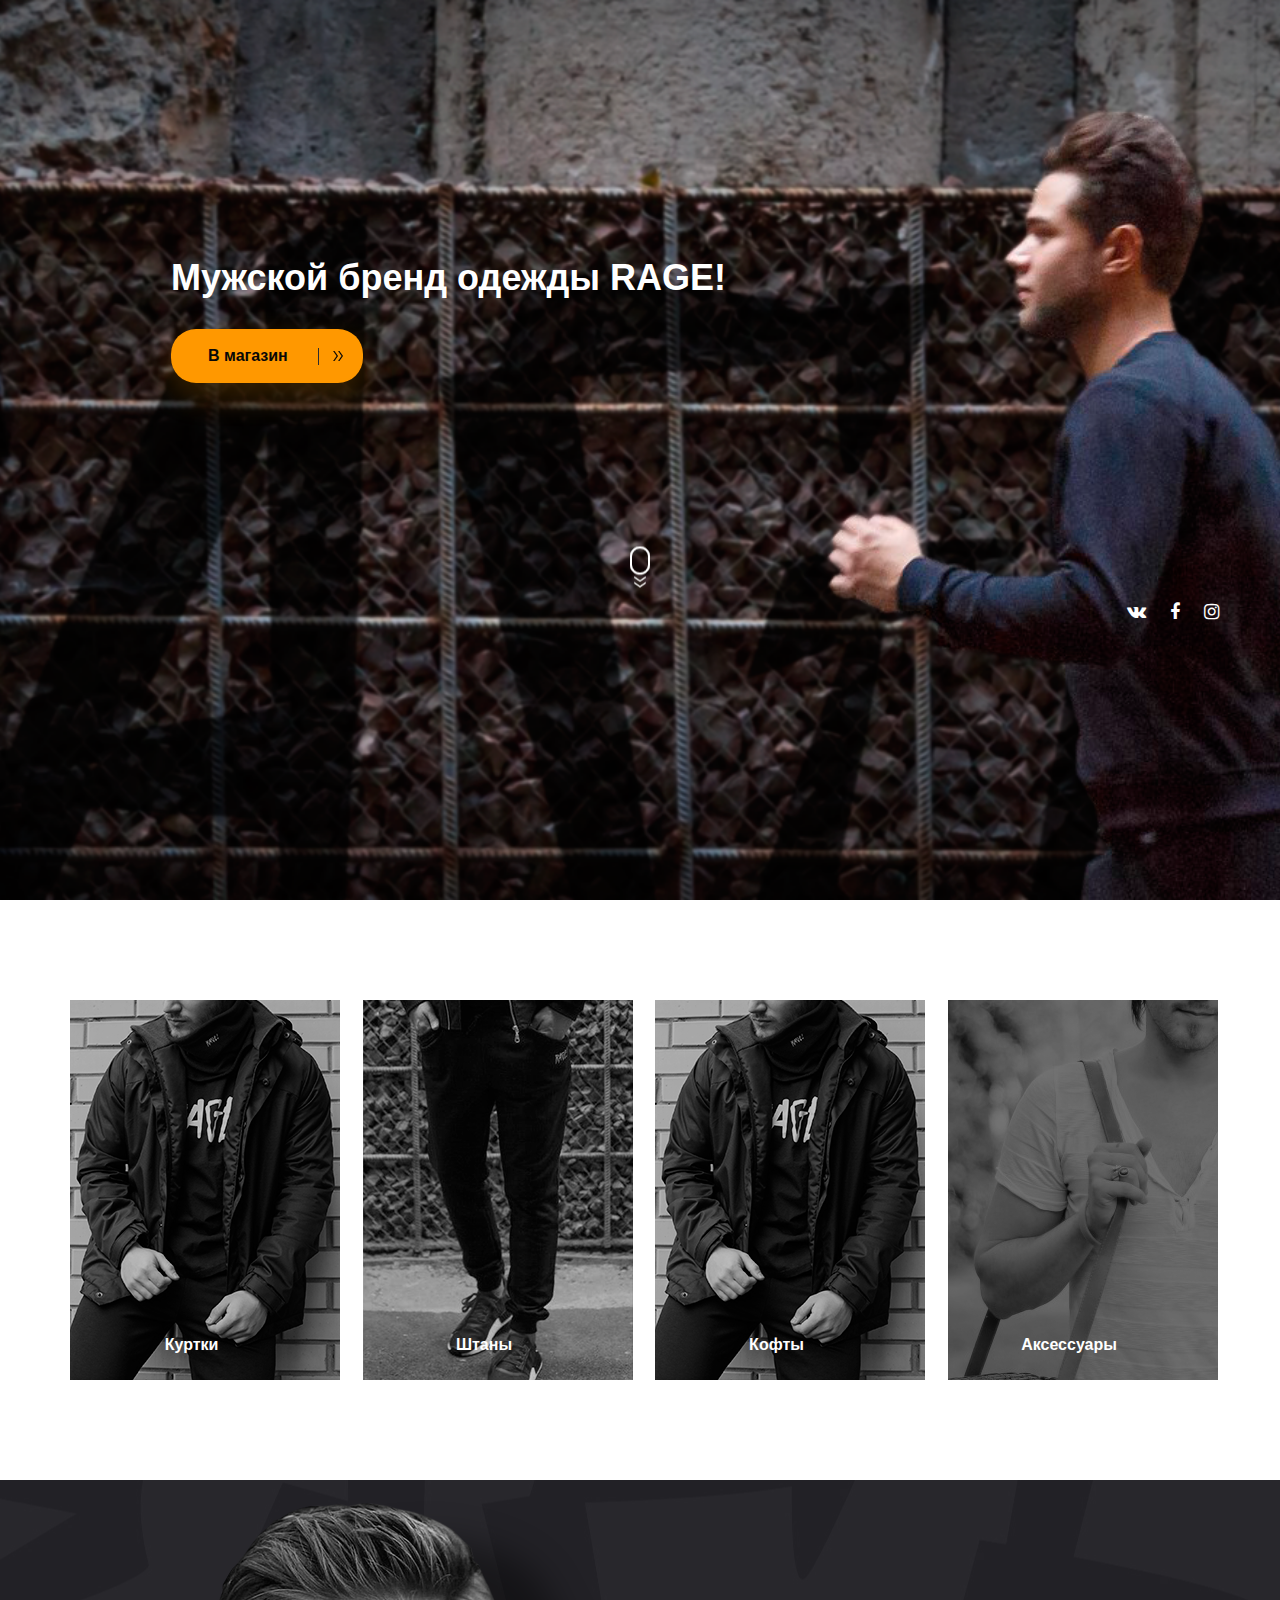
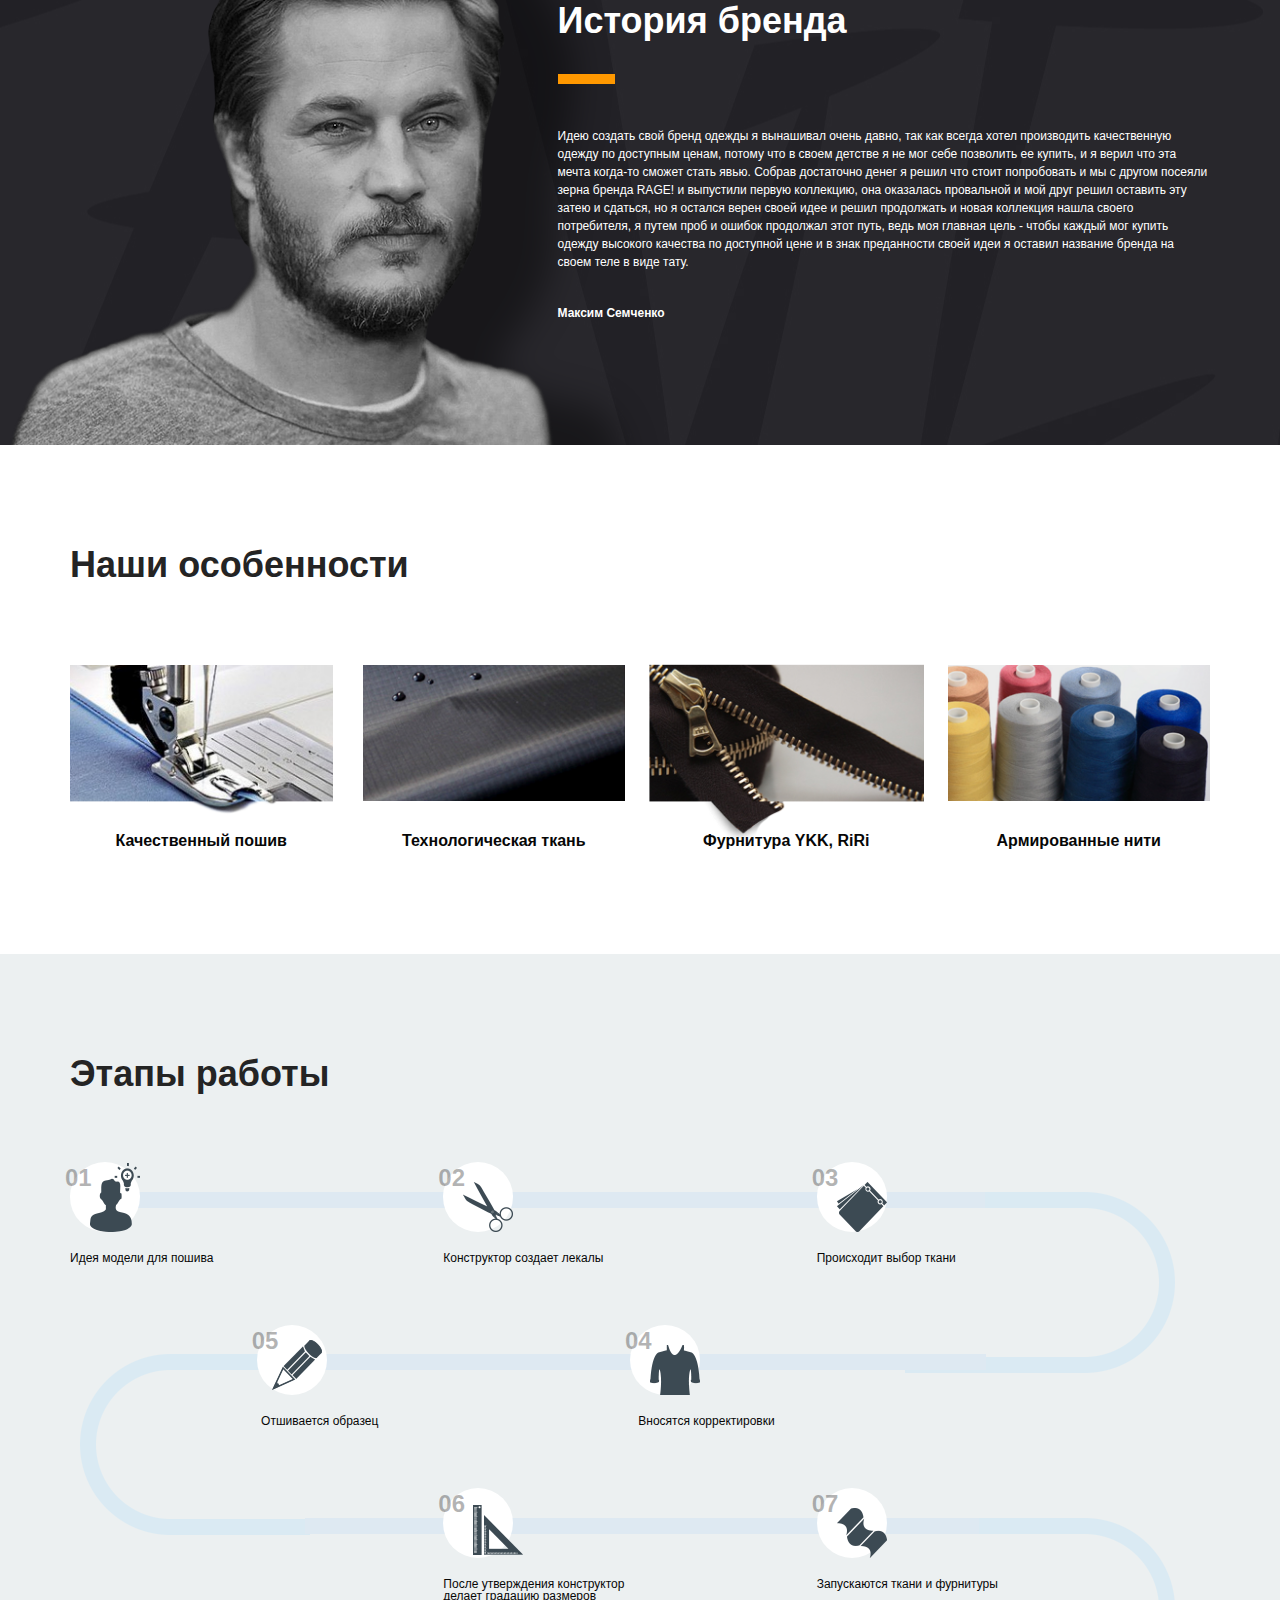
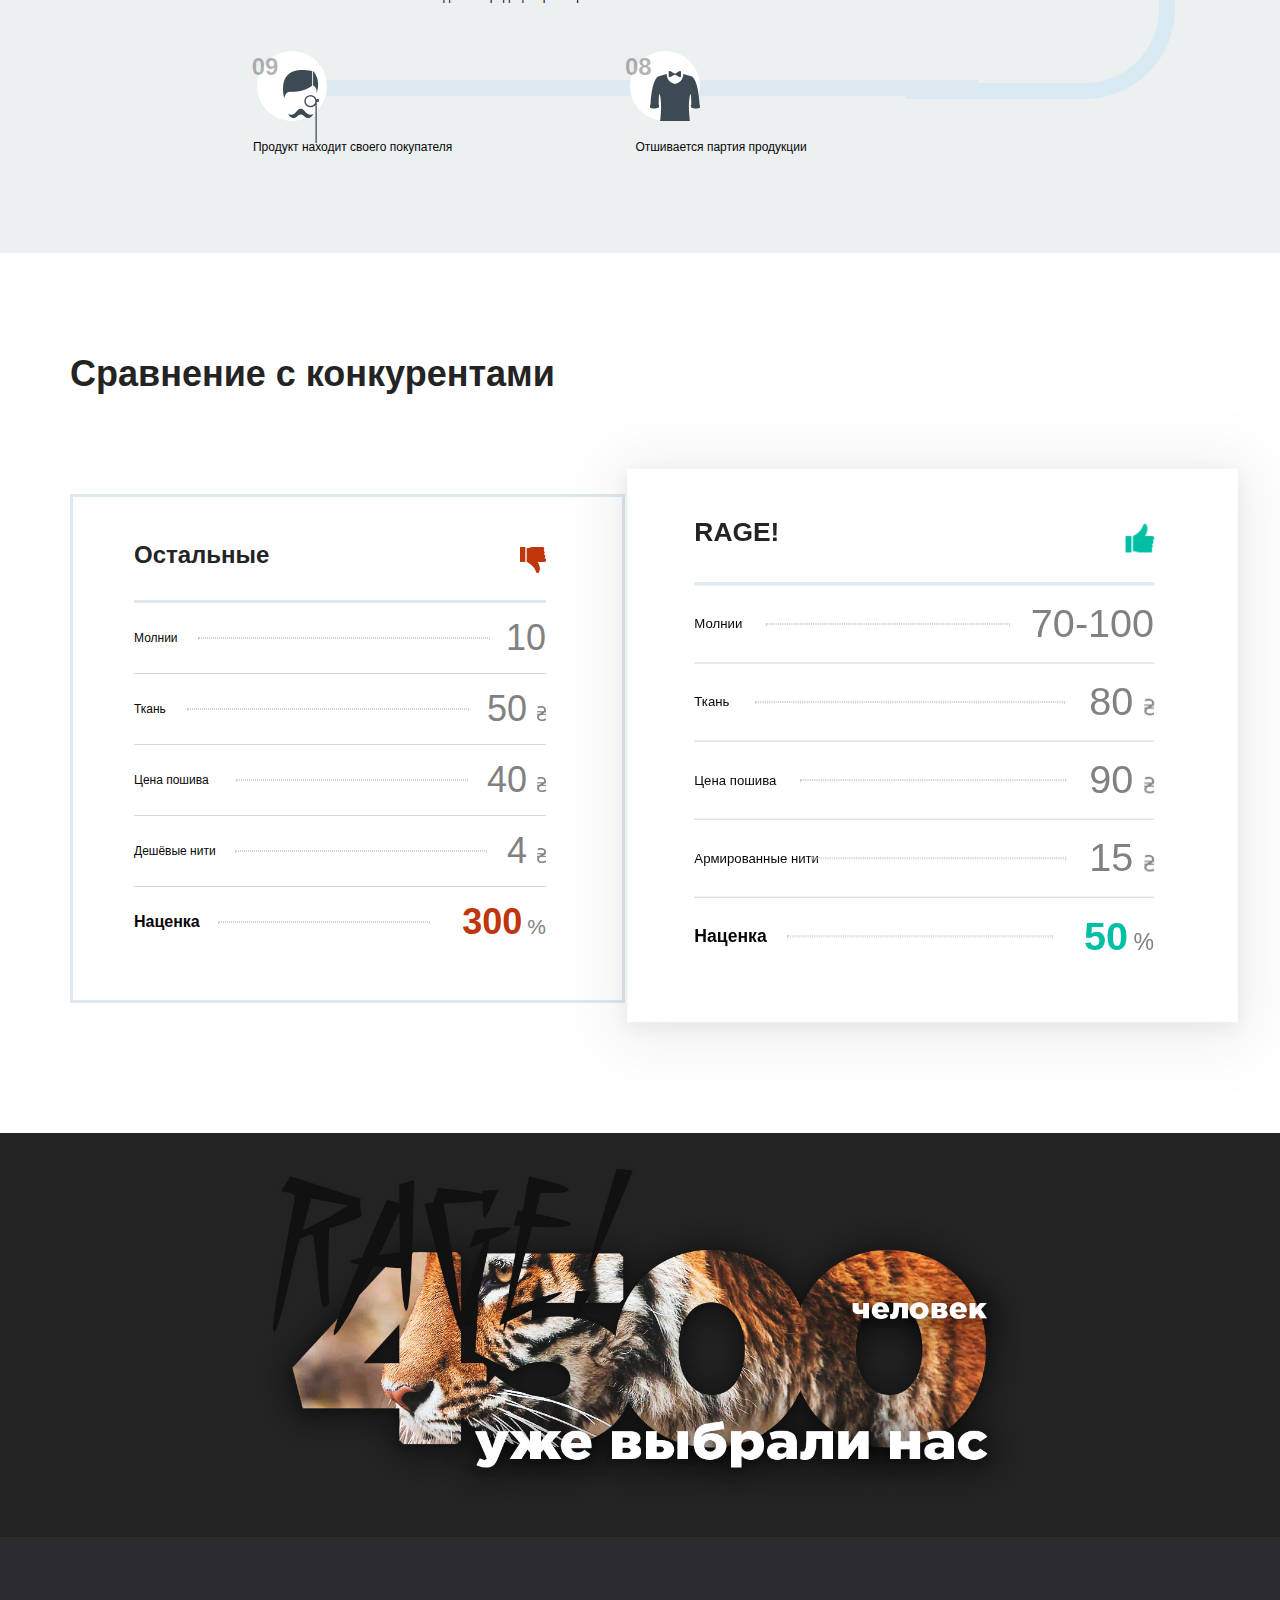
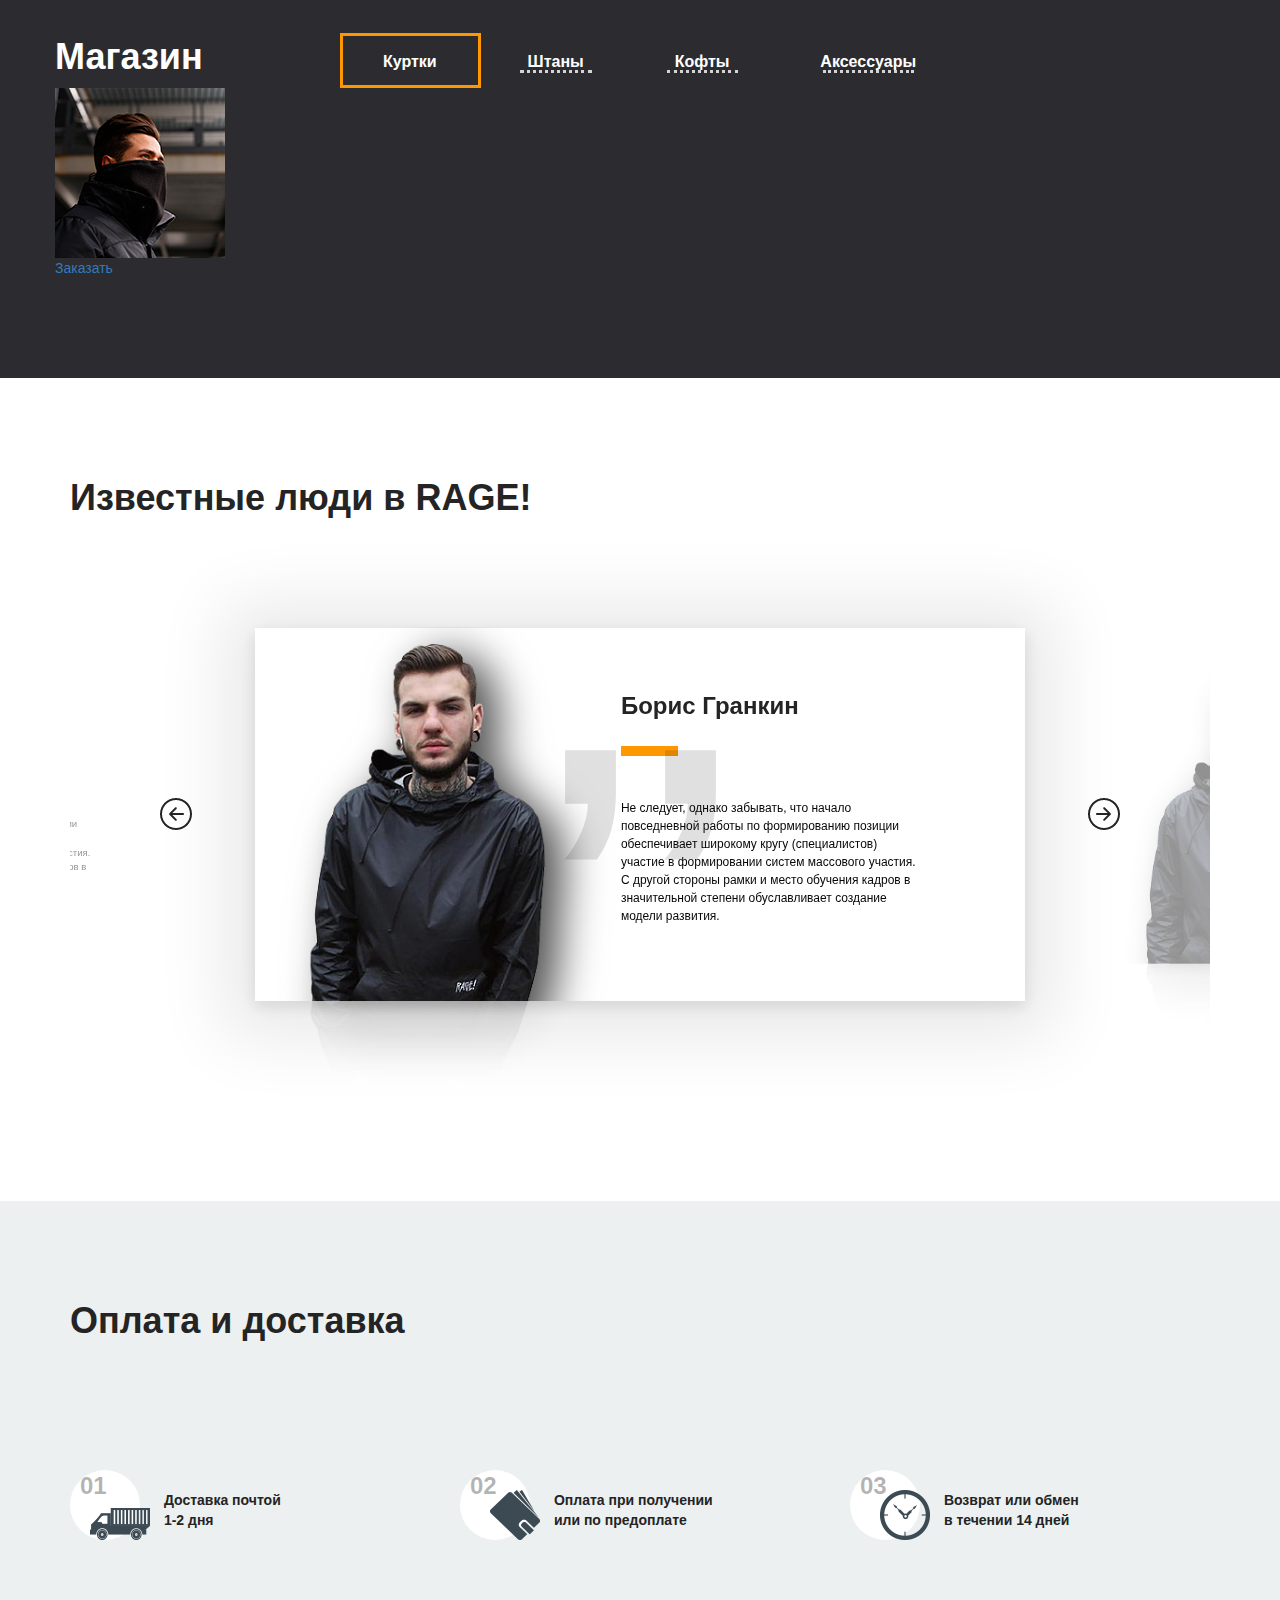
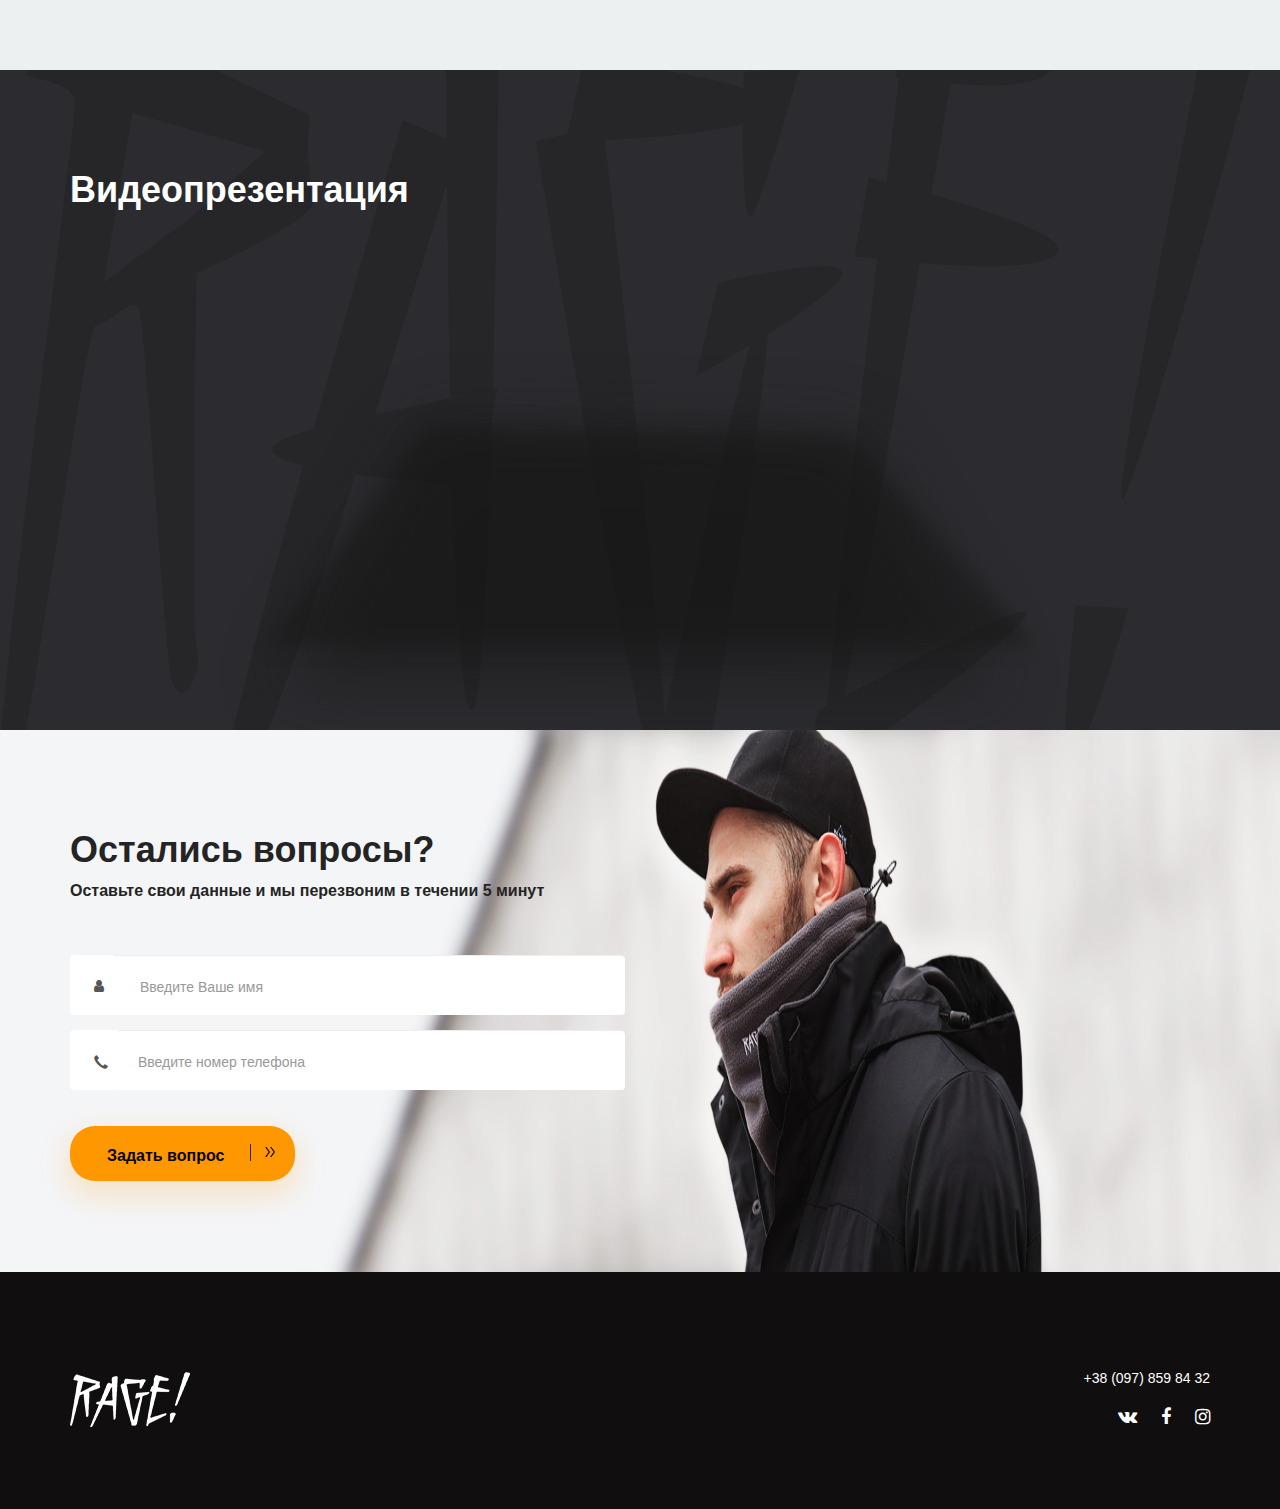
==== commit 2d9f88e9: "change24.02" ====
--- a/index.html
+++ b/index.html
@@ -535,6 +535,11 @@
                             <div class="slider_img">
                                 <img src="image/slider_item1.png" alt="">
                             </div>
+                            <div class="slider_coma">
+                                <p>
+                                    ,,
+                                </p>
+                            </div>
                             <div class="slider-text">
                                 <div class="text_title">
                                     <p>
@@ -811,6 +816,9 @@
                     <div class="footer_logo">
                         <img src="image/footer_bg.png" alt="">
                     </div>
+                    <div class="footer_hr">
+                        <hr>
+                    </div>
                 </div>
                 <div class="col-md-6">
                     <div class="footer_info">
--- a/style/main.css
+++ b/style/main.css
@@ -1,3 +1,4 @@
+@import "../fonts/roboto/roboto.css";
 @font-face {
   font-family: "GothamPro";
   src: url("fonts/GothamPro.ttf");
@@ -13,7 +14,6 @@
   height: 100vh;
 }
 body {
-  font-family: 'OpenSans', sans-serif;
   overflow-x: hidden;
   height: 100vh;
   margin: 0;
@@ -28,6 +28,9 @@
   padding-top: 10rem;
   padding-bottom: 10rem;
   background: #110e0f;
+}
+.footer_hr {
+  display: none;
 }
 .footer_info {
   text-align: right;
@@ -49,6 +52,28 @@
 }
 .footer_info .info_social a:last-child {
   margin: 0 0 0 1rem;
+}
+@media (min-width: 320px) and (max-width: 991px) {
+  .footer {
+    padding-top: 6rem;
+    padding-bottom: 5.4rem;
+  }
+  .footer_logo {
+    text-align: center;
+    margin: 0 auto;
+  }
+  .footer_hr {
+    display: block;
+    margin: 1.5rem auto 2.3rem;
+    text-align: center;
+  }
+  .footer_hr hr {
+    border: 3px solid #ff9919;
+    width: 3rem;
+  }
+  .footer_info {
+    text-align: center;
+  }
 }
 .main {
   background-image: url("../image/index_bg.png");
@@ -1047,9 +1072,40 @@
     display: block;
   }
 }
+@font-face {
+  font-family: "Baskerville";
+  src: url("/fonts/BaskervilleBoldItalic.ttf");
+}
+@font-face {
+  font-family: "GothamPro";
+  src: url("fonts/GothamPro.ttf");
+}
+@font-face {
+  font-family: "OpenSans";
+  src: url("fonts/OpenSans.ttf");
+}
 .slider {
   padding-top: 10rem;
   padding-bottom: 10rem;
+}
+.slider .arrow_cont {
+  position: absolute;
+  top: 2rem;
+  margin: auto 0;
+  display: block;
+  transform: translateY(50%);
+  z-index: 999;
+  padding: 1rem 2rem;
+}
+.slider .arrow_cont.prev {
+  left: 7rem;
+  top: 50%;
+  transform: translateY(-50%);
+}
+.slider .arrow_cont.next {
+  right: 7rem;
+  top: 50%;
+  transform: translateY(-50%);
 }
 .rage_people div {
   margin: auto;
@@ -1066,7 +1122,7 @@
 .slider_element {
   margin-top: 10rem !important;
   position: relative;
-  height: 40rem;
+  height: 37.3rem;
   width: 77rem;
   background: white;
   padding-right: 8.2rem;
@@ -1081,10 +1137,25 @@
   width: 34.2rem;
   display: inline-block;
   vertical-align: top;
+  position: relative;
+  top: -2.6rem;
 }
 .slider_img img {
   height: auto;
   width: 100%;
+}
+.slider_coma {
+  position: absolute;
+  left: 50%;
+  top: 15%;
+  transform: translate(-50%, -50%);
+  margin: auto;
+}
+.slider_coma p {
+  font-size: 36rem;
+  color: rgba(0, 0, 0, 0.12);
+  font-weight: 700;
+  font-family: "Baskerville", sans-serif !important;
 }
 .slider-text {
   width: 30rem;
@@ -1098,6 +1169,7 @@
   font-weight: 900;
   color: #242424;
   margin-top: 7rem;
+  font-family: Arial, sans-serif !important;
 }
 .slider-text .text_hr hr {
   border: 5px solid #ff9800;
@@ -1110,6 +1182,82 @@
   font-weight: 400;
   color: #070707;
   margin-bottom: 7.6rem;
+}
+@media (max-width: 768px) {
+  .slider {
+    padding-top: 10rem;
+    padding-bottom: 10rem;
+  }
+  .slider .arrow_cont {
+    position: absolute;
+    top: 2rem;
+  }
+  .slider .arrow_cont.prev {
+    left: 0;
+    bottom: 0;
+    transform: translateY(0%);
+  }
+  .slider .arrow_cont.next {
+    right: 0;
+    bottom: 0;
+    transform: translateY(100%);
+  }
+  .slider_element {
+    margin-top: 10rem !important;
+    position: relative;
+    height: auto;
+    width: 100% !important;
+    background: white;
+    padding-right: 0;
+    padding-left: 0;
+    box-shadow: 0 6px 66.6px 31.4px rgba(0, 0, 0, 0), 0 5px 15.4px 0.6px rgba(0, 0, 0, 0);
+    opacity: 0.44;
+    transform: scale(0.8);
+    transition: all 0.5s;
+    z-index: 1;
+    overflow: hidden;
+  }
+  .slider_img {
+    width: 100% !important;
+    height: 37.3rem !important;
+    display: inline-block;
+    vertical-align: top;
+    position: absolute;
+    top: 6.5rem;
+    left: -35%;
+    float: none;
+  }
+  .slider_img img {
+    height: 100%;
+    width: 100%;
+    float: right;
+  }
+  .slider-text {
+    width: 50% !important;
+    display: inline-block;
+    vertical-align: text-top;
+    text-align: left;
+    float: right;
+  }
+  .slider-text .text_title p {
+    font-size: 1.4rem;
+    line-height: 0.8rem;
+    font-weight: 900;
+    color: #1f1f1f;
+    margin-top: 3rem;
+  }
+  .slider-text .text_hr hr {
+    border: 3px solid #ff9800;
+    width: 3rem;
+    margin: 1.3rem 0 2.5rem;
+  }
+  .slider-text .text_desc p {
+    font-size: 1.2rem;
+    line-height: 1.8rem;
+    font-weight: 400;
+    color: #010101;
+    margin-bottom: 2.7rem;
+  }
 }
 @font-face {
   font-family: "GothamPro";
@@ -1169,9 +1317,9 @@
 .video {
   padding-top: 10rem;
   padding-bottom: 12rem;
-  background-image: url("../image/video_bg.png");
-  background-size: 100% 100%;
-  background-position: center center;
+  background-image: url("../image/Rage/shadowvideo.png"), url("../image/video_bg.png");
+  background-size: auto auto, 100% 100%;
+  background-position: center 28rem, center center;
   background-repeat: no-repeat;
 }
 .video_block {
@@ -1199,6 +1347,9 @@
   .video {
     padding-top: 3rem;
     padding-bottom: 3rem;
+    background-image: url("../image/video_bg.png");
+    background-size: 100% 100%;
+    background-position: center center;
   }
   .video_block {
     margin: 3rem auto 0;
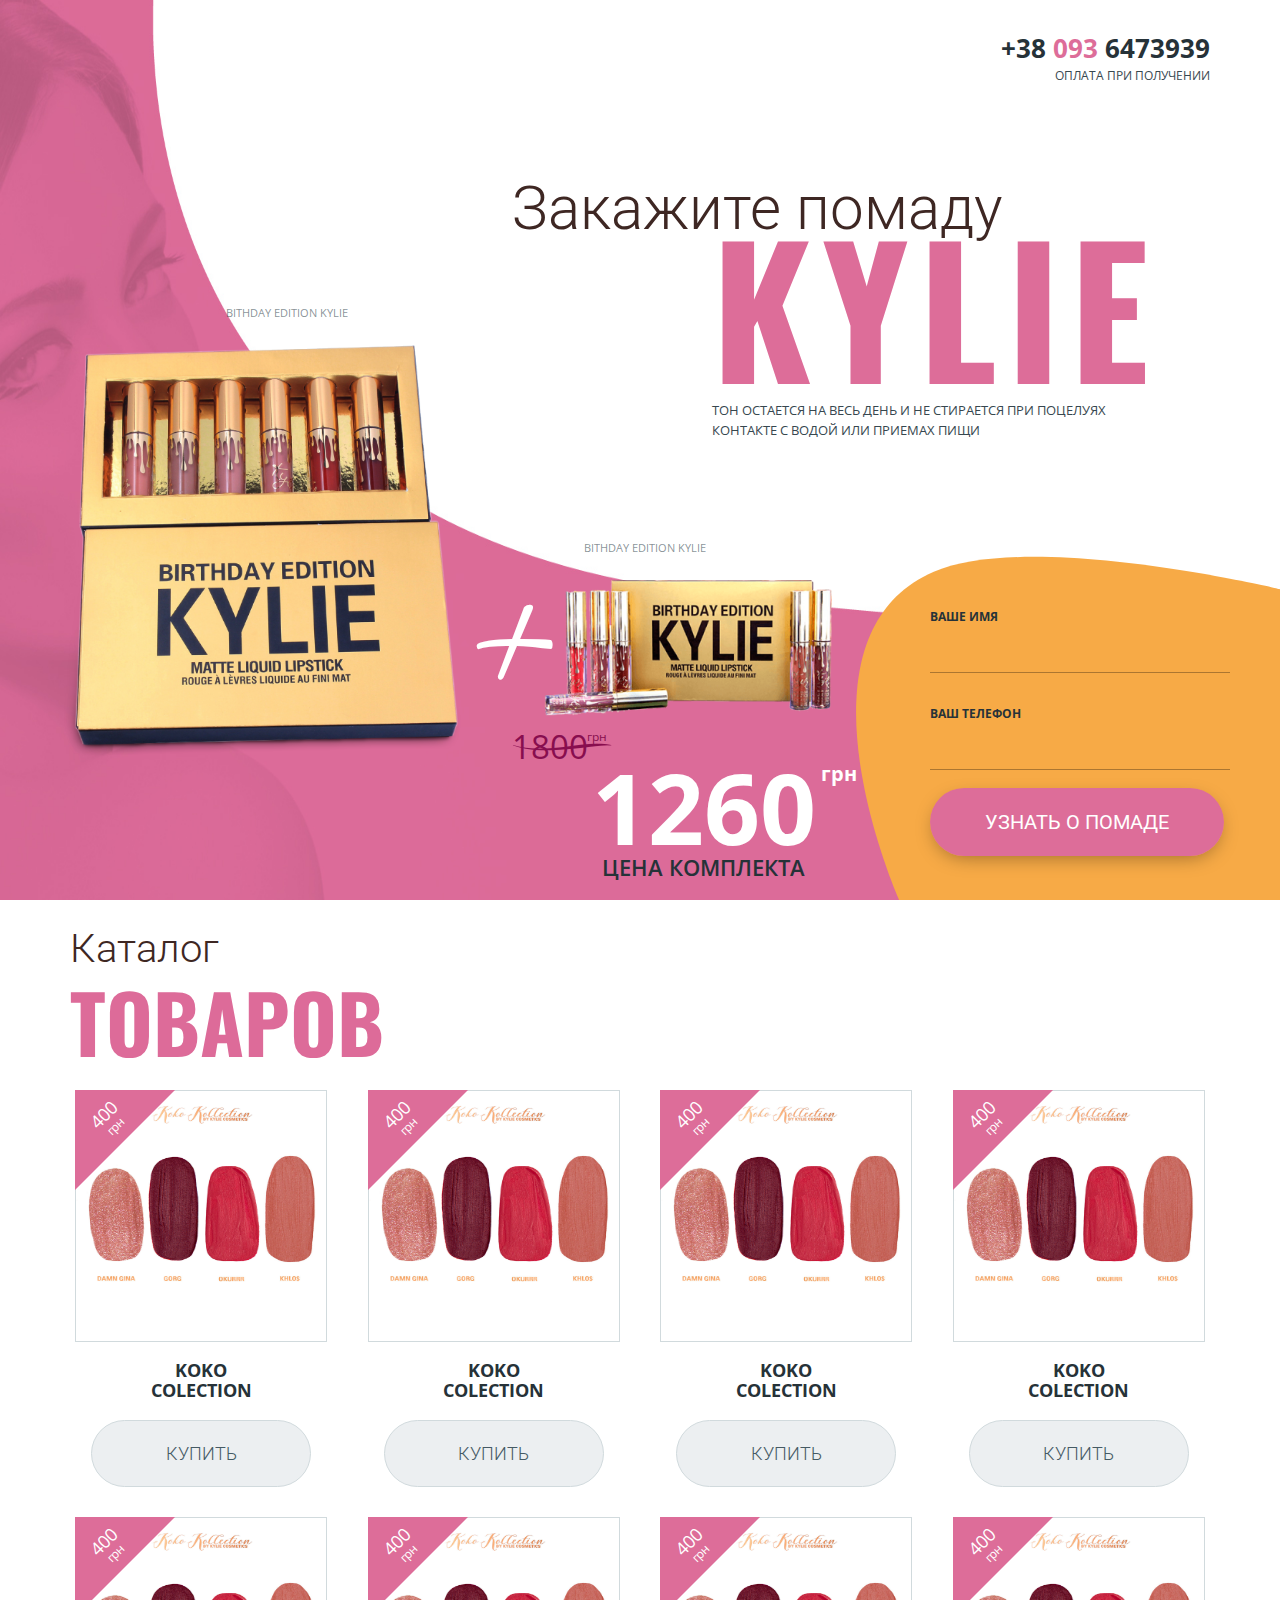
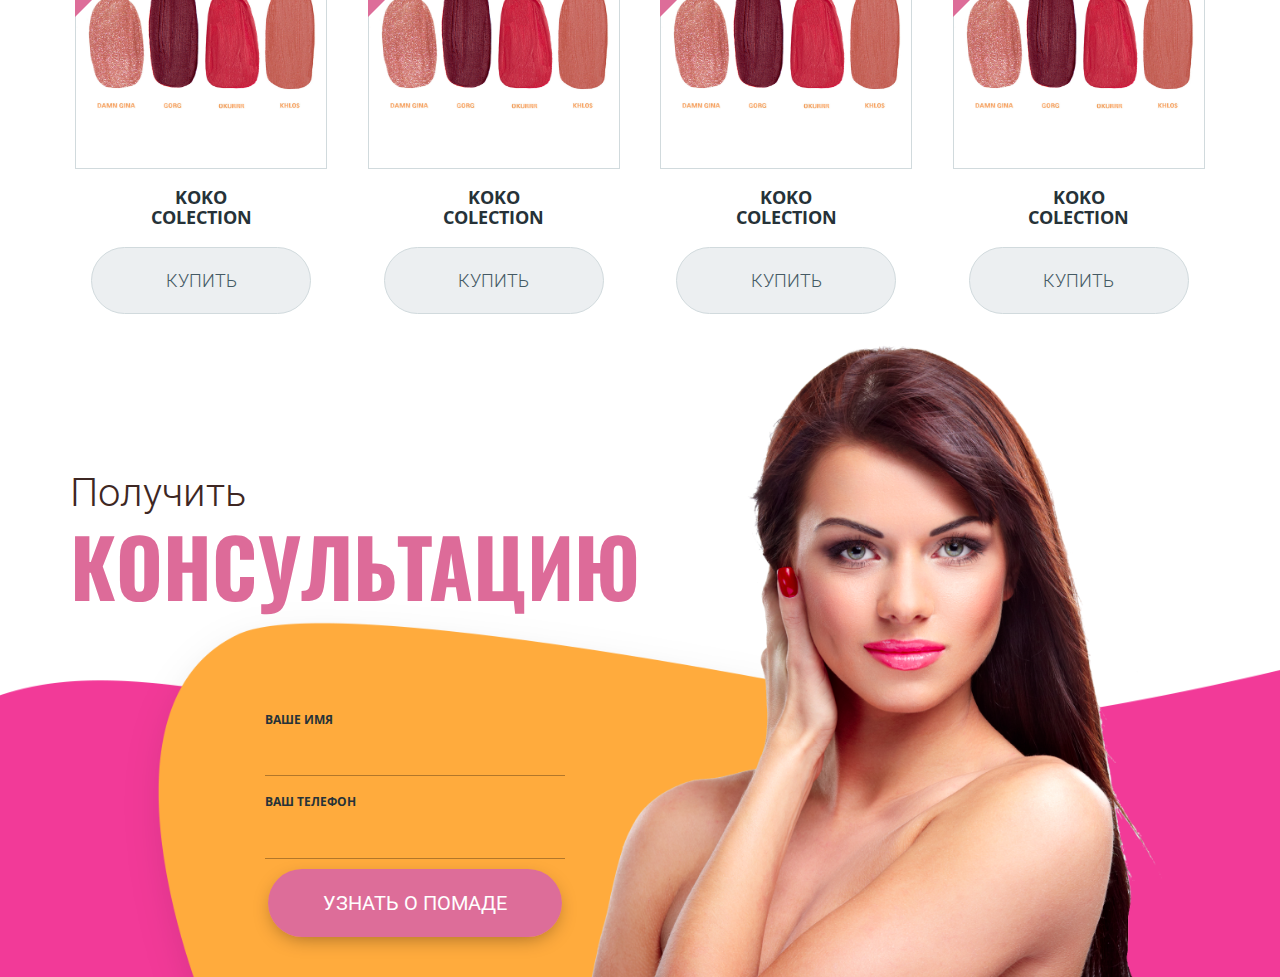
==== commit 14562a5c: "commit" ====
--- a/index.html
+++ b/index.html
@@ -3,805 +3,461 @@
 <head>
     <meta charset="UTF-8">
     <meta name="viewport" content="width=device-width, initial-scale=1, maximum-scale=1, user-scalable=no">
-    <!--<meta name="viewport" content="width=device-width, initial-scale=1, maximum-scale=1">-->
-
-    <title>Titleв</title>
-    <link rel="stylesheet" href="style/main.css">
-    <link rel="stylesheet" href="bower_components/bootstrap/dist/css/bootstrap.min.css">
+    <title>Выкуп часов</title>
+    <link rel="stylesheet" href="styles/main.css">
     <link rel="stylesheet" href="bower_components/slick-carousel/slick/slick.css">
     <link rel="stylesheet" href="bower_components/slick-carousel/slick/slick-theme.css">
-    <link rel="stylesheet" href="bower_components/font-awesome/css/font-awesome.min.css">
 </head>
 <body>
 
 <header>
-</header>
-
-<main>
-    <div class="main">
+    <div class="Header">
         <div class="container">
             <div class="row">
-                <div class="col-md-12">
-                    <div class="main_title">
-                        <p>
-                            Мужской бренд одежды RAGE!
-                        </p>
-                    </div>
-                    <div class="main_btn">
-                        <a href="#">
-                            В магазин
-                        </a>
-                    </div>
-                    <div class="main_btn_arrow">
-                        <a href="#">
-                            <img src="image/btn_arrow.png" alt="click">
-                        </a>
-                    </div>
-                    <div class="main_social">
-                        <a href="">
-                            <i class="fa fa-vk" aria-hidden="true"></i>
-                        </a>
-                        <a href="">
-                            <i class="fa fa-facebook" aria-hidden="true"></i>
-                        </a>
-                        <a href="">
-                            <i class="fa fa-instagram" aria-hidden="true"></i>
-                        </a>
+                <div class="col-xs-12">
+                    <div class="HeaderPhone">
+                        <a href="tel:+380936473939" class="phone">+38 <span class="pink">093</span> 6473939</a>
+                        <span class="phone-detalic">
+                            оплата при получении
+                        </span>
                     </div>
                 </div>
             </div>
         </div>
     </div>
-    <div class="rubric">
+</header>
+
+<main>
+    <div class="MainScroll">
+        <div class="MainTitle_block">
+
+            <div class="title_name">
+                <p class="title_element1">
+                    Закажите помаду
+                </p>
+                <h1 class="h1">
+                    kylie
+                </h1>
+                <p class="title_element2">
+                    тон остается на весь день и не стирается при поцелуях <br>
+                    контакте с водой или приемах пищи
+                </p>
+            </div>
+        </div>
+        <div class="MainSale">
+            <div class="SaleBig_element">
+                        <span>
+                            bithday edition kylie
+                        </span>
+                <img src="images/Price1.png" alt="price">
+            </div>
+            <div class="SalePlus_element">
+                        <span>
+                            +
+                        </span>
+            </div>
+            <div class="SaleSmall_element">
+                        <span>
+                            bithday edition kylie
+                        </span>
+                <img src="images/Price2.png" alt="price">
+            </div>
+        </div>
+        <div class="MainSale_price">
+            <p class="Price_non">
+                1800
+                <sup>
+                    грн
+                </sup>
+            </p>
+            <p class="Price_active">
+                1260
+                <sup>
+                    грн
+                </sup>
+            </p>
+            <p class="Price_desc">
+                Цена комплекта
+            </p>
+        </div>
+        <div class="MainForm">
+            <form class="form" action="mail.php" method="POST" data-controller="ajax">
+                <!--<div class="form__line">Ваше ім'я</div>-->
+                <input type="hidden" name="subject" value="Заявка с сайта">
+                <div class="Form-group">
+                    <label for="">
+                        Ваше имя
+                    </label>
+                    <input name="name" type="text" class="form__input" placeholder="" required>
+                </div>
+                <div class="Form-group group_last">
+                    <label for="">
+                        Ваш телефон
+                    </label>
+                    <input name="phone" type="text" class="form__input" placeholder='' required>
+                </div>
+                <!--<textarea class="hidden" name="quest" placeholder="Ваше запитання"></textarea>-->
+                <!--<button class="button">Узнать о помаде</button>-->
+                <a href="#" class="button">узнать о помаде</a>
+            </form>
+        </div>
+        <div class="MobileBtn">
+            <a href="#" class="button">узнать о помаде</a>
+        </div>
+    </div>
+    <div class="Catalog">
         <div class="container">
+            <div class="Title">
+                <p class="Title-black">
+                    Каталог
+                </p>
+                <h2 class="Title-pink">
+                    ТОВАРОВ
+                </h2>
+            </div>
             <div class="row">
-                <div class="col-md-3 col-sm-6">
-                    <div class="rubric_item">
-                        <div class="rubric_element">
-                            <img src="image/rubric_item1.png" alt="куртки">
-                        </div>
-                        <div class="rubric_element-text">
-                            <a href="#">
-                                Куртки
-                            </a>
-                        </div>
-                    </div>
-                </div>
-                <div class="col-md-3 col-sm-6">
-                    <div class="rubric_item">
-                        <div class="rubric_element">
-                            <img src="image/rubric_item2.png" alt="куртки">
-                        </div>
-                        <div class="rubric_element-text">
-                            <a href="#">
-                                Штаны
-                            </a>
-                        </div>
-                    </div>
-                </div>
-                <div class="col-md-3 col-sm-6">
-                    <div class="rubric_item">
-                        <div class="rubric_element">
-                            <img src="image/rubric_item1.png" alt="куртки">
-                        </div>
-                        <div class="rubric_element-text">
-                            <a href="#">
-                                Кофты
-                            </a>
-                        </div>
-                    </div>
-                </div>
-                <div class="col-md-3 col-sm-6">
-                    <div class="rubric_item">
-                        <div class="rubric_element">
-                            <img src="image/rubric_item4.png" alt="куртки">
-                        </div>
-                        <div class="rubric_element-text">
-                            <a href="#">
-                                Аксессуары
-                            </a>
-                        </div>
-                    </div>
-                </div>
-            </div>
-        </div>
-    </div>
-    <div class="history">
-        <div class="container">
-            <div class="row">
-                <div class="col-md-7 col-md-offset-5">
-                    <div class="history_text">
-                        <div class="text_title">
-                            <p>
-                                История бренда
-                            </p>
-                        </div>
-                        <div class="text_hr">
-                            <hr>
-                        </div>
-                        <div class="text_desc">
-                            <p>
-                                Идею создать свой бренд одежды я вынашивал очень давно,
-                                так как всегда хотел производить качественную одежду по
-                                доступным ценам, потому что в своем детстве я не мог себе
-                                позволить ее купить, и я верил что эта мечта когда-то
-                                сможет стать явью. Собрав достаточно денег я решил что
-                                стоит попробовать и мы с другом посеяли зерна бренда RAGE!
-                                и выпустили первую коллекцию, она оказалась провальной и
-                                мой друг решил оставить эту затею и сдаться, но я остался
-                                верен своей идее и решил продолжать и новая коллекция нашла
-                                своего потребителя, я путем проб и ошибок продолжал этот
-                                <img src="image/mob-history_face.png" alt="">
-                                путь, ведь моя главная цель - чтобы каждый мог купить
-                                одежду высокого качества по доступной цене и в знак
-                                преданности своей идеи я оставил название бренда на
-                                своем теле в виде тату.
-
-                            </p>
-                        </div>
-                        <div class="text_author">
-                            <p>
-                                Максим Семченко
-                            </p>
-                        </div>
-                    </div>
-                </div>
-            </div>
-        </div>
-    </div>
-    <div class="features">
-        <div class="container">
-            <div class="title_block">
-                <p>
-                    Наши особенности
-                </p>
-            </div>
-            <div class="row">
-                <div class="col-md-3 col-sm-6">
-                    <div class="features_item">
-                        <img class="spec_img2" src="image/Rage/spec1.png" alt="">
-                        <p class="spec_text1">
-                            Качественный пошив
-                        </p>
-                    </div>
-                </div>
-                <div class="col-md-3 col-sm-6">
-                    <div class="features_item">
-                        <img src="image/Rage/spec2.png" alt="">
-                        <p class="spec_text spec_text3">
-                            Технологическая ткань
-                        </p>
-                    </div>
-                </div>
-                <div class="col-md-3 col-sm-6">
-                    <div class="features_item">
-                        <img class="spec_img" src="image/Rage/mob-spec3.png" alt="">
-                        <p class="spec_text2">
-                            Фурнитура YKK, RiRi
-                        </p>
-                    </div>
-                </div>
-                <div class="col-md-3 col-sm-6">
-                    <div class="features_item">
-                        <img src="image/features_item4.png" alt="">
-                        <p class="spec_text spec_text4">
-                            Армированные нити
-                        </p>
-                    </div>
-                </div>
-            </div>
-        </div>
-    </div>
-    <div class="steps">
-        <div class="container">
-            <div class="title_block">
-                <p>
-                    Этапы работы
-                </p>
-            </div>
-            <div class="steps_block">
-                <div class="row">
-                    <div class="col-md-4">
-                        <div class="steps_item ">
-                            <div class="steps_element steps_left">
-                                <img class="steps_img1" src="image/steps_item1.png" alt="">
-                                <p>
-                                    01
-                                </p>
-                            </div>
-                            <p>
-                                Идея модели для пошива
-                            </p>
-                        </div>
-                    </div>
-                    <div class="col-md-4">
-                        <div class="steps_item">
-                            <div class="steps_element steps_left">
-                                <img class="steps_img2" src="image/steps_item2.png" alt="">
-                                <p>
-                                    02
-                                </p>
-                            </div>
-                            <p>
-                                Конструктор создает лекалы
-                            </p>
-                        </div>
-                    </div>
-                    <div class="col-md-4">
-                        <div class="steps_item">
-                            <div class="steps_element steps_left">
-                                <img class="steps_img3" src="image/steps_item3.png" alt="">
-                                <p>
-                                    03
-                                </p>
-                            </div>
-                            <p>
-                                Происходит выбор ткани
-                            </p>
-                        </div>
-                    </div>
-                    <div class="col-md-4">
-                        <div class="steps_item">
-                            <div class="steps_element steps_right">
-                                <img class="steps_img5" src="image/steps_item5.png" alt="">
-                                <p>
-                                    05
-                                </p>
-                            </div>
-                            <p class="text-right text-right5">
-                                Отшивается образец
-                            </p>
-                        </div>
-                    </div>
-                    <div class="col-md-4">
-                        <div class="steps_item">
-                            <div class="steps_element steps_right">
-                                <img class="steps_img4" src="image/steps_item4.png" alt="">
-                                <p>
-                                    04
-                                </p>
-                            </div>
-                            <p class="text-right text-right4">
-                                Вносятся корректировки
-                            </p>
-                        </div>
-                    </div>
-                    <div class="col-md-4 col-md-offset-4">
-                        <div class="steps_item">
-                            <div class="steps_element steps_left">
-                                <img class="steps_img6" src="image/steps_item6.png" alt="">
-                                <p>
-                                    06
-                                </p>
-                            </div>
-                            <p>
-                                После утверждения конструктор
-                                <br>
-                                делает градацию размеров
-                            </p>
-                        </div>
-                    </div>
-                    <div class="col-md-4">
-                        <div class="steps_item">
-                            <div class="steps_element steps_left">
-                                <img class="steps_img7" src="image/steps_item7.png" alt="">
-                                <p>
-                                    07
-                                </p>
-                            </div>
-                            <p>
-                                Запускаются ткани и фурнитуры
-                            </p>
-                        </div>
-                    </div>
-                    <div class="col-md-4">
-                        <div class="steps_item">
-                            <div class="steps_element steps_right">
-                                <img class="steps_img9" src="image/steps_item9.png" alt="">
-                                <p>
-                                    09
-                                </p>
-                            </div>
-                            <p class="text-right text-right9">
-                                Продукт находит своего покупателя
-                            </p>
-                        </div>
-                    </div>
-                    <div class="col-md-4">
-                        <div class="steps_item ">
-                            <div class="steps_element steps_right">
-                                <img class="steps_img8" src="image/steps_item8.png" alt="">
-                                <p>
-                                    08
-                                </p>
-                            </div>
-                            <p class="text-right text-right8">
-                                Отшивается партия продукции
-                            </p>
-                        </div>
-                    </div>
-                </div>
-            </div>
-        </div>
-    </div>
-    <div class="comparison">
-        <div class="container">
-            <div class="title_block">
-                <p>
-                    Сравнение с конкурентами
-                </p>
-            </div>
-            <div class="row">
-                <div class="col-sm-6">
-                    <div class="comparison_item">
-                        <ul>
-                            <li>
-                                <p>
-                                    Остальные
-                                </p>
-                                <p>
-                                    <img src="image/like_down.png" alt="">
-                                </p>
-                            </li>
-                            <li>
-                                <p>
-                                    Молнии
-                                </p>
-                                <hr>
-                                <p>
-                                    10
-                                </p>
-                            </li>
-                            <li>
-                                <p>
-                                    Ткань
-                                </p>
-                                <hr>
-                                <p>
-                                    50
-                                </p>
-                            </li>
-                            <li>
-                                <p>
-                                    Цена пошива
-                                </p>
-                                <hr>
-                                <p>
-                                    40
-                                </p>
-                            </li>
-                            <li>
-                                <p>
-                                    Дешёвые нити
-                                </p>
-                                <hr>
-                                <p>
-                                    4
-                                </p>
-                            </li>
-                            <li>
-                                <p>
-                                    Наценка
-                                </p>
-                                <hr>
-                                <p>
-                                    300 <span>%</span>
-                                </p>
-                            </li>
-                        </ul>
-                    </div>
-                </div>
-                <div class="col-sm-6">
-                    <div class="comparison_item_scale">
-                        <ul>
-                            <li>
-                                <p>
-                                    RAGE!
-                                </p>
-                                <p>
-                                    <img src="image/like_up.png" alt="">
-                                </p>
-                            </li>
-                            <li>
-                                <p>
-                                    Молнии
-                                </p>
-                                <hr>
-                                <p>
-                                    70-100
-                                </p>
-                            </li>
-                            <li>
-                                <p>
-                                    Ткань
-                                </p>
-                                <hr>
-                                <p>
-                                    80
-                                </p>
-                            </li>
-                            <li>
-                                <p>
-                                    Цена пошива
-                                </p>
-                                <hr>
-                                <p>
-                                    90
-                                </p>
-                            </li>
-                            <li>
-                                <p>
-                                    Армированные нити
-                                </p>
-                                <hr>
-                                <p>
-                                    15
-                                </p>
-                            </li>
-                            <li>
-                                <p>
-                                    Наценка
-                                </p>
-                                <hr>
-                                <p class="like_rage">
-                                    50 <span>%</span>
-                                </p>
-                            </li>
-                        </ul>
-                    </div>
-                </div>
-            </div>
-        </div>
-    </div>
-    <div class="count">
-        <img class="count_mob" src="image/Rage/BG3.jpg" alt="">
-        <div class="container">
-            <img class="count_desck" src="image/Rage/BG3.jpg" alt="">
-        </div>
-    </div>
-    <div class="shop">
-        <div class="container">
-            <div class="row">
-                <div class="title_block title_white">
-                    <p>
-                        Магазин
-                    </p>
-                </div>
-                <div class="shop_gallery">
-                    <div class="row">
-                        <div class="col-md-12">
-                            <ul class="shop-nav">
-                                <li class="shop-menu">
-                                    <a href="#gallery_kurtki">Куртки</a>
-                                    <hr>
-                                </li>
-                                <li class="shop-menu">
-                                    <a href="#shtani">Штаны</a>
-                                    <hr>
-                                </li>
-                                <li class="shop-menu">
-                                    <a href="#kofti">Кофты</a>
-                                    <hr>
-                                </li>
-                                <li class="shop-menu">
-                                    <a href="#aksessuari">Аксессуары</a>
-                                    <hr>
-                                </li>
-                            </ul>
-                        </div>
-                        <div class="galleru_block">
-                            <div class="ro">
-                                <div class="tab-panels">
-                                    <div class="media-cont">
-                                        <div id="gallery_kurtki" class="main-cont">
-                                            <div class="col-md-2">
-                                                <div class="gallery_element">
-                                                    <img src="image/shop_item1.png" alt="">
-                                                    <a href="">Заказать</a>
-                                                </div>
-                                            </div>
-                                            <div class="col-md-2"></div>
-                                            <div class="col-md-2"></div>
-                                            <div class="col-md-2"></div>
-                                            <div class="col-md-2"></div>
-                                            <div class="col-md-2"></div>
-                                            <div class="col-md-2"></div>
-                                            <div class="col-md-2"></div>
-                                            <div class="col-md-2"></div>
-                                            <div class="col-md-2"></div>
-                                            <div class="col-md-2"></div>
-                                            <div class="col-md-2"></div>
+                <div class="col-xs-12 col-sm-6 col-md-3">
+                    <a href="#1" data-toggle="modal" class="Catalog_block">
+                        <div class="Catalog_element">
+                            <div class="Product">
+                                <div class="ProductTriagle">
+                                </div>
+                                <div class="ProductPrice">
+                                    <p>
+                                        400<br><span>грн</span>
+                                    </p>
+                                </div>
+                                <div class="ProductImg">
+                                    <img src="img/koko-kollection-swatches.jpg" alt="catalog">
+                                </div>
+                            </div>
+                            <div class="ProductName">
+                                <p>
+                                    koko <br> colection
+                                </p>
+                            </div>
+                            <span class="ProductBuy">
+                                Купить
+                            </span>
+                        </div>
+                    </a>
+                    <div class="modal fade" id="1">
+                        <div class="modal-dialog">
+                            <div class="modal-content">
+                                <div class="modal-body">
+                                    <button type="button" class="close" data-dismiss="modal" aria-hidden="true">
+                                        <img src="images/Modal-close.png" alt="close">
+                                    </button>
+                                    <div class="Carousel_block">
+                                        <div class="Carousel_slick">
+                                            <div>
+                                                <img src="images/Modal-img.png" alt="modal">
+                                            </div>
+                                            <div>
+                                                <img src="images/Modal-img.png" alt="modal">
+                                            </div>
+                                            <div>
+                                                <img src="images/Modal-img.png" alt="modal">
+                                            </div>
                                         </div>
                                     </div>
-                                </div>
-                            </div>
-                        </div>
-                    </div>
+                                    <div class="InfoProduct">
+                                        <div class="Info_element">
+                                            <div class="InfoName">
+                                                <p>
+                                                    Набор birthday edition
+                                                </p>
+                                            </div>
+                                            <div class="InfoPrice">
+                                                <p>
+                                                    400
+                                                    <span>
+                                                        грн
+                                                    </span>
+                                                </p>
+                                            </div>
+                                            <div class="InfoDesc">
+                                                <p>
+                                                    Lorem ipsum dolor sit amet,
+                                                    consectetur adipisicing elit.
+                                                    Aliquam ea illo magni molestias
+                                                    mollitia tempora.
+                                                    Lorem ipsum dolor sit amet,
+                                                    consectetur adipisicing elit.
+                                                    Aliquam ea illo magni molestias
+                                                    mollitia tempora.
+                                                    Lorem ipsum dolor sit amet,
+                                                    consectetur adipisicing elit.
+                                                    Aliquam ea illo magni molestias
+                                                    mollitia tempora.
+
+                                                </p>
+                                            </div>
+                                        </div>
+                                    </div>
+                                </div>
+                                <div class="ModalForm">
+                                    <form class="ConsultationForm-form" action="mail.php" method="POST" data-controller="ajax">
+                                        <!--<div class="form__line">Ваше ім'я</div>-->
+                                        <input type="hidden" name="subject" value="Заявка с сайта">
+                                        <div class="customer_group">
+                                            <div class="Form-group">
+                                                <label for="">
+                                                    Ваше имя
+                                                </label>
+                                                <input name="name" type="text" class="form__input" placeholder="" required>
+                                            </div>
+                                        </div>
+                                        <div class="customer_group">
+                                            <div class="Form-group">
+                                                <label for="">
+                                                    Ваш телефон
+                                                </label>
+                                                <input name="phone" type="text" class="form__input" placeholder='' required>
+                                            </div>
+                                        </div>
+                                        <!--<textarea class="hidden" name="quest" placeholder="Ваше запитання"></textarea>-->
+                                        <!--<button class="button">Узнать о помаде</button>-->
+                                        <a href="#" class="button">узнать о помаде</a>
+                                    </form>
+                                </div>
+                            </div><!-- /.modal-content -->
+                        </div><!-- /.modal-dialog -->
+                    </div><!-- /.modal -->
+                </div>
+                <div class="col-xs-12 col-sm-6 col-md-3">
+                    <a href="#" class="Catalog_block">
+                        <div class="Catalog_element">
+                            <div class="Product">
+                                <div class="ProductTriagle">
+                                    <!--400 <span>грн</span>-->
+                                </div>
+                                <div class="ProductPrice">
+                                    <p>
+                                        400<br><span>грн</span>
+                                    </p>
+                                </div>
+                                <div class="ProductImg">
+                                    <img src="img/koko-kollection-swatches.jpg" alt="catalog">
+                                </div>
+                            </div>
+                            <div class="ProductName">
+                                <p>
+                                    koko <br> colection
+                                </p>
+                            </div>
+                            <span class="ProductBuy">
+                                Купить
+                            </span>
+                        </div>
+                    </a>
+                </div>
+                <div class="col-xs-12 col-sm-6 col-md-3">
+                    <a href="#" class="Catalog_block">
+                        <div class="Catalog_element">
+                            <div class="Product">
+                                <div class="ProductTriagle">
+                                    <!--400 <span>грн</span>-->
+                                </div>
+                                <div class="ProductPrice">
+                                    <p>
+                                        400<br><span>грн</span>
+                                    </p>
+                                </div>
+                                <div class="ProductImg">
+                                    <img src="img/koko-kollection-swatches.jpg" alt="catalog">
+                                </div>
+                            </div>
+                            <div class="ProductName">
+                                <p>
+                                    koko <br> colection
+                                </p>
+                            </div>
+                            <span class="ProductBuy">
+                                Купить
+                            </span>
+                        </div>
+                    </a>
+                </div>
+                <div class="col-xs-12 col-sm-6 col-md-3">
+                    <a href="#" class="Catalog_block">
+                        <div class="Catalog_element">
+                            <div class="Product">
+                                <div class="ProductTriagle">
+                                    <!--400 <span>грн</span>-->
+                                </div>
+                                <div class="ProductPrice">
+                                    <p>
+                                        400<br><span>грн</span>
+                                    </p>
+                                </div>
+                                <div class="ProductImg">
+                                    <img src="img/koko-kollection-swatches.jpg" alt="catalog">
+                                </div>
+                            </div>
+                            <div class="ProductName">
+                                <p>
+                                    koko <br> colection
+                                </p>
+                            </div>
+                            <span class="ProductBuy">
+                                Купить
+                            </span>
+                        </div>
+                    </a>
+                </div>
+                <div class="col-xs-12 col-sm-6 col-md-3">
+                    <a href="#" class="Catalog_block">
+                        <div class="Catalog_element">
+                            <div class="Product">
+                                <div class="ProductTriagle">
+                                    <!--400 <span>грн</span>-->
+                                </div>
+                                <div class="ProductPrice">
+                                    <p>
+                                        400<br><span>грн</span>
+                                    </p>
+                                </div>
+                                <div class="ProductImg">
+                                    <img src="img/koko-kollection-swatches.jpg" alt="catalog">
+                                </div>
+                            </div>
+                            <div class="ProductName">
+                                <p>
+                                    koko <br> colection
+                                </p>
+                            </div>
+                            <span class="ProductBuy">
+                                Купить
+                            </span>
+                        </div>
+                    </a>
+                </div>
+                <div class="col-xs-12 col-sm-6 col-md-3">
+                    <a href="#" class="Catalog_block">
+                        <div class="Catalog_element">
+                            <div class="Product">
+                                <div class="ProductTriagle">
+                                    <!--400 <span>грн</span>-->
+                                </div>
+                                <div class="ProductPrice">
+                                    <p>
+                                        400<br><span>грн</span>
+                                    </p>
+                                </div>
+                                <div class="ProductImg">
+                                    <img src="img/koko-kollection-swatches.jpg" alt="catalog">
+                                </div>
+                            </div>
+                            <div class="ProductName">
+                                <p>
+                                    koko <br> colection
+                                </p>
+                            </div>
+                            <span class="ProductBuy">
+                                Купить
+                            </span>
+                        </div>
+                    </a>
+                </div>
+                <div class="col-xs-12 col-sm-6 col-md-3">
+                    <a href="#" class="Catalog_block">
+                        <div class="Catalog_element">
+                            <div class="Product">
+                                <div class="ProductTriagle">
+                                    <!--400 <span>грн</span>-->
+                                </div>
+                                <div class="ProductPrice">
+                                    <p>
+                                        400<br><span>грн</span>
+                                    </p>
+                                </div>
+                                <div class="ProductImg">
+                                    <img src="img/koko-kollection-swatches.jpg" alt="catalog">
+                                </div>
+                            </div>
+                            <div class="ProductName">
+                                <p>
+                                    koko <br> colection
+                                </p>
+                            </div>
+                            <span class="ProductBuy">
+                                Купить
+                            </span>
+                        </div>
+                    </a>
+                </div>
+                <div class="col-xs-12 col-sm-6 col-md-3">
+                    <a href="#" class="Catalog_block">
+                        <div class="Catalog_element">
+                            <div class="Product">
+                                <div class="ProductTriagle">
+                                    <!--400 <span>грн</span>-->
+                                </div>
+                                <div class="ProductPrice">
+                                    <p>
+                                        400<br><span>грн</span>
+                                    </p>
+                                </div>
+                                <div class="ProductImg">
+                                    <img src="img/koko-kollection-swatches.jpg" alt="catalog">
+                                </div>
+                            </div>
+                            <div class="ProductName">
+                                <p>
+                                    koko <br> colection
+                                </p>
+                            </div>
+                            <span class="ProductBuy">
+                                Купить
+                            </span>
+                        </div>
+                    </a>
                 </div>
             </div>
         </div>
     </div>
-    <div class="slider">
+    <div class="Mobile_title">
         <div class="container">
-            <div class="title_block">
-                <p>
-                    Известные люди в RAGE!
+            <div class="Title">
+                <p class="Title-black">
+                    Получить
                 </p>
-            </div>
-            <div class="rage_people">
-                <div>
-                    <div class="slider_element">
-                        <div class="row">
-                            <div class="slider_img">
-                                <img src="image/slider_item1.png" alt="">
-                            </div>
-                            <div class="slider_coma">
-                                <p>
-                                    ,,
-                                </p>
-                            </div>
-                            <div class="slider-text">
-                                <div class="text_title">
-                                    <p>
-                                        Борис Гранкин
-                                    </p>
-                                </div>
-                                <div class="text_hr">
-                                    <hr>
-                                </div>
-                                <div class="text_desc">
-                                    <p>
-                                        Не следует, однако забывать, что начало
-                                        повседневной работы по формированию позиции
-                                        обеспечивает широкому кругу (специалистов)
-                                        участие в формировании систем массового участия.
-                                        С другой стороны рамки и место обучения кадров
-                                        в значительной степени обуславливает
-                                        создание модели развития.
-                                    </p>
-                                </div>
-                            </div>
-                        </div>
-                    </div>
-                </div>
-                <div>
-                    <div class="slider_element">
-                        <div class="row">
-                            <div class="slider_img">
-                                <img src="image/slider_item1.png" alt="">
-                            </div>
-                            <div class="slider-text">
-                                <div class="text_title">
-                                    <p>
-                                        Борис Гранкин
-                                    </p>
-                                </div>
-                                <div class="text_hr">
-                                    <hr>
-                                </div>
-                                <div class="text_desc">
-                                    <p>
-                                        Не следует, однако забывать, что начало
-                                        повседневной работы по формированию позиции
-                                        обеспечивает широкому кругу (специалистов)
-                                        участие в формировании систем массового участия.
-                                        С другой стороны рамки и место обучения кадров
-                                        в значительной степени обуславливает
-                                        создание модели развития.
-                                    </p>
-                                </div>
-                            </div>
-                        </div>
-                    </div>
-                </div>
-                <div>
-                    <div class="slider_element">
-                        <div class="row">
-                            <div class="slider_img">
-                                <img src="image/slider_item1.png" alt="">
-                            </div>
-                            <div class="slider-text">
-                                <div class="text_title">
-                                    <p>
-                                        Борис Гранкин
-                                    </p>
-                                </div>
-                                <div class="text_hr">
-                                    <hr>
-                                </div>
-                                <div class="text_desc">
-                                    <p>
-                                        Не следует, однако забывать, что начало
-                                        повседневной работы по формированию позиции
-                                        обеспечивает широкому кругу (специалистов)
-                                        участие в формировании систем массового участия.
-                                        С другой стороны рамки и место обучения кадров
-                                        в значительной степени обуславливает
-                                        создание модели развития.
-                                    </p>
-                                </div>
-                            </div>
-                        </div>
-                    </div>
-                </div>
-                <div>
-                    <div class="slider_element">
-                        <div class="row">
-                            <div class="slider_img">
-                                <img src="image/slider_item1.png" alt="">
-                            </div>
-                            <div class="slider-text">
-                                <div class="text_title">
-                                    <p>
-                                        Борис Гранкин
-                                    </p>
-                                </div>
-                                <div class="text_hr">
-                                    <hr>
-                                </div>
-                                <div class="text_desc">
-                                    <p>
-                                        Не следует, однако забывать, что начало
-                                        повседневной работы по формированию позиции
-                                        обеспечивает широкому кругу (специалистов)
-                                        участие в формировании систем массового участия.
-                                        С другой стороны рамки и место обучения кадров
-                                        в значительной степени обуславливает
-                                        создание модели развития.
-                                    </p>
-                                </div>
-                            </div>
-                        </div>
-                    </div>
-                </div>
-                <div>
-                    <div class="slider_element">
-                        <div class="row">
-                            <div class="slider_img">
-                                <img src="image/slider_item1.png" alt="">
-                            </div>
-                            <div class="slider-text">
-                                <div class="text_title">
-                                    <p>
-                                        Борис Гранкин
-                                    </p>
-                                </div>
-                                <div class="text_hr">
-                                    <hr>
-                                </div>
-                                <div class="text_desc">
-                                    <p>
-                                        Не следует, однако забывать, что начало
-                                        повседневной работы по формированию позиции
-                                        обеспечивает широкому кругу (специалистов)
-                                        участие в формировании систем массового участия.
-                                        С другой стороны рамки и место обучения кадров
-                                        в значительной степени обуславливает
-                                        создание модели развития.
-                                    </p>
-                                </div>
-                            </div>
-                        </div>
-                    </div>
-                </div>
+                <h2 class="Title-pink">
+                    Консультацию
+                </h2>
             </div>
         </div>
     </div>
-    <div class="sale">
+    <div class="Consultation">
         <div class="container">
-            <div class="title_block">
-                <p>
-                    Оплата и доставка
+            <div class="Title customer_hidden">
+                <p class="Title-black">
+                    Получить
                 </p>
-            </div>
-            <div class="sale_block">
-                <div class="row">
-                    <div class="col-md-4">
-                        <div class="sale_item">
-                            <div class="sale_element">
-                                <img src="image/sale_item1.png" alt="">
-                                <p>
-                                    01
-                                </p>
-                            </div>
-                            <p class="sale_desc">
-                                Доставка почтой
-                                <br>
-                                1-2 дня
-                            </p>
-                        </div>
-                    </div>
-                    <div class="col-md-4">
-                        <div class="sale_item">
-                            <div class="sale_element">
-                                <img src="image/sale_item2.png" alt="">
-                                <p>
-                                    02
-                                </p>
-                            </div>
-                            <p class="sale_desc">
-                                Оплата при получении
-                                <br>
-                                или по предоплате
-                            </p>
-                        </div>
-                    </div>
-                    <div class="col-md-4">
-                        <div class="sale_item">
-                            <div class="sale_element">
-                                <img src="image/sale_item3.png" alt="">
-                                <p>
-                                    03
-                                </p>
-                            </div>
-                            <p class="sale_desc">
-                                Возврат или обмен
-                                <br>
-                                в течении 14 дней
-                            </p>
-                        </div>
-                    </div>
-                </div>
-            </div>
-        </div>
-    </div>
-    <div class="video">
-        <div class="container">
-            <div class="title_block title_white">
-                <p class="title_desck">
-                    Видеопрезентация
-                </p>
-                <p class="title_mob">
-                    Видео- <br>
-                    презентация
-                </p>
-            </div>
-            <div class="video_block">
-                <iframe width="100%" height="100%" src="https://www.youtube.com/embed/2-K1l6__Rqs"
-                        frameborder="0"
-                        allowfullscreen></iframe>
-            </div>
-        </div>
-    </div>
-    <div class="form">
-        <div class="container">
-            <div class="title_block">
-                <p>
-                    Остались вопросы?
-                </p>
-                <span>
-                    Оставьте свои данные и мы перезвоним в течении 5 минут
-                </span>
-            </div>
-            <div class="form_block">
-                <form action="" method="POST" role="form" id="questionForm">
-                    <div class="row">
-                        <div class="col-md-6">
-                            <div class="form-group ">
-                                <div class="input-group">
-                                    <div class="input-group-addon">
-                                        <i class="fa fa-user"></i>
-                                    </div>
-                                    <input type="text" name="name" id="nameQuestion"
-                                           class="form-control form_name"
-                                           title="Имя"
-                                           placeholder="Введите Ваше имя" required>
-                                </div>
-                            </div>
-                            <div class="form-group">
-                                <div class="input-group">
-                                    <div class="input-group-addon">
-                                        <i class="glyphicon glyphicon-earphone"></i>
-                                    </div>
-                                    <input type="text" name="phone" id="phoneQuestion"
-                                           class="form-control form_phone"
-                                           title="Телефон"
-                                           placeholder="Введите номер телефона" data-phonemask required>
-                                </div>
-                            </div>
-                            <button type="submit" class="form_btn">Задать вопрос</button>
-                        </div>
-                    </div>
+                <h2 class="Title-pink">
+                    Консультацию
+                </h2>
+            </div>
+            <div class="ConsultationForm">
+                <form class="ConsultationForm-form" action="mail.php" method="POST" data-controller="ajax">
+                    <!--<div class="form__line">Ваше ім'я</div>-->
+                    <input type="hidden" name="subject" value="Заявка с сайта">
+                    <div class="Form-group">
+                        <label for="">
+                            Ваше имя
+                        </label>
+                        <input name="name" type="text" class="form__input" placeholder="" required>
+                    </div>
+                    <div class="Form-group group_last">
+                        <label for="">
+                            Ваш телефон
+                        </label>
+                        <input name="phone" type="text" class="form__input" placeholder='' required>
+                    </div>
+                    <!--<textarea class="hidden" name="quest" placeholder="Ваше запитання"></textarea>-->
+                    <!--<button class="button">Узнать о помаде</button>-->
+                    <a href="#" class="button">узнать о помаде</a>
                 </form>
             </div>
         </div>
@@ -809,45 +465,96 @@
 </main>
 
 <footer>
-    <div class="footer">
-        <div class="container">
-            <div class="row">
-                <div class="col-md-6">
-                    <div class="footer_logo">
-                        <img src="image/footer_bg.png" alt="">
-                    </div>
-                    <div class="footer_hr">
-                        <hr>
-                    </div>
-                </div>
-                <div class="col-md-6">
-                    <div class="footer_info">
-                        <div class="info_phone">
+
+</footer>
+
+<div class="modal fade" id="thx" data-controller="ajax">
+    <div class="modal-dialog">
+        <div class="modal-content">
+            <div class="modal-body">
+                <button type="button" class="close" data-dismiss="modal" aria-hidden="true">
+                    <img src="images/Modal-close.png" alt="close">
+                </button>
+                <div class="Carousel_block">
+                    <div class="Carousel_slick">
+                        <div>
+                            <img src="images/Modal-img.png" alt="modal">
+                        </div>
+                        <div>
+                            <img src="images/Modal-img.png" alt="modal">
+                        </div>
+                        <div>
+                            <img src="images/Modal-img.png" alt="modal">
+                        </div>
+                    </div>
+                </div>
+                <div class="InfoProduct">
+                    <div class="Info_element">
+                        <div class="InfoName">
                             <p>
-                                +38 (097) 859 84 32
+                                Набор birthday edition
                             </p>
                         </div>
-                        <div class="info_social">
-                            <a href="">
-                                <i class="fa fa-vk" aria-hidden="true"></i>
-                            </a>
-                            <a href="">
-                                <i class="fa fa-facebook" aria-hidden="true"></i>
-                            </a>
-                            <a href="">
-                                <i class="fa fa-instagram" aria-hidden="true"></i>
-                            </a>
-                        </div>
-                    </div>
-                </div>
-            </div>
-        </div>
-    </div>
-</footer>
+                        <div class="InfoPrice">
+                            <p>
+                                400
+                                <span>
+                                                        грн
+                                                    </span>
+                            </p>
+                        </div>
+                        <div class="InfoDesc">
+                            <p>
+                                Lorem ipsum dolor sit amet,
+                                consectetur adipisicing elit.
+                                Aliquam ea illo magni molestias
+                                mollitia tempora.
+                                Lorem ipsum dolor sit amet,
+                                consectetur adipisicing elit.
+                                Aliquam ea illo magni molestias
+                                mollitia tempora.
+                                Lorem ipsum dolor sit amet,
+                                consectetur adipisicing elit.
+                                Aliquam ea illo magni molestias
+                                mollitia tempora.
+
+                            </p>
+                        </div>
+                    </div>
+                </div>
+            </div>
+            <div class="ModalForm">
+                <form class="ConsultationForm-form" action="mail.php" method="POST" data-controller="ajax">
+                    <!--<div class="form__line">Ваше ім'я</div>-->
+                    <input type="hidden" name="subject" value="Заявка с сайта">
+                    <div class="customer_group">
+                        <div class="Form-group">
+                            <label for="">
+                                Ваше имя
+                            </label>
+                            <input name="name" type="text" class="form__input" placeholder="" required>
+                        </div>
+                    </div>
+                    <div class="customer_group">
+                        <div class="Form-group">
+                            <label for="">
+                                Ваш телефон
+                            </label>
+                            <input name="phone" type="text" class="form__input" placeholder='' required>
+                        </div>
+                    </div>
+                    <!--<textarea class="hidden" name="quest" placeholder="Ваше запитання"></textarea>-->
+                    <!--<button class="button">Узнать о помаде</button>-->
+                    <a href="#" class="button">узнать о помаде</a>
+                </form>
+            </div>
+        </div><!-- /.modal-content -->
+    </div><!-- /.modal-dialog -->
+</div><!-- /.modal -->
 
 <script src="bower_components/jquery/dist/jquery.min.js"></script>
 <script src="bower_components/bootstrap/dist/js/bootstrap.min.js"></script>
-<script src="bower_components/slick-carousel/slick/slick.min.js"></script>
+<script src="bower_components/slick-carousel/slick/slick.js"></script>
 <script src="js/main.js"></script>
 </body>
 </html>--- a/styles/main.css
+++ b/styles/main.css
@@ -0,0 +1,1135 @@
+@import "../bower_components/bootstrap/dist/css/bootstrap.min.css";
+@import url('https://fonts.googleapis.com/css?family=Oswald');
+@import url('https://fonts.googleapis.com/css?family=Open+Sans');
+@import url('https://fonts.googleapis.com/css?family=Roboto');
+@font-face {
+  font-family: "Carolina";
+  src: url("/fonts/Carolina/Carolina.ttf");
+}
+html {
+  font-size: 62.5%;
+  margin: 0;
+  padding: 0;
+}
+body {
+  font-family: "Open Sans", sans-serif;
+  overflow-x: hidden;
+  font-weight: 400;
+}
+.Header {
+  position: absolute;
+  top: 0;
+  left: 0;
+  right: 0;
+  border: 0;
+}
+.HeaderPhone {
+  text-align: right;
+  margin-top: 3rem;
+}
+.HeaderPhone a {
+  display: block;
+}
+.HeaderPhone .phone {
+  color: #263238;
+  font-size: 2.6rem;
+  font-weight: 700;
+  text-transform: uppercase;
+}
+.HeaderPhone .phone:hover,
+.HeaderPhone .phone:focus,
+.HeaderPhone .phone:active {
+  text-decoration: none;
+}
+.HeaderPhone .pink {
+  color: #dd6d99;
+}
+.HeaderPhone .phone-detalic {
+  font-size: 1.2rem;
+  font-weight: 400;
+  color: #37474f;
+  text-transform: uppercase;
+  display: block;
+}
+@media screen and (max-width: 768px) {
+  .HeaderPhone {
+    margin-top: 1rem;
+  }
+  .HeaderPhone .phone {
+    font-size: 2rem;
+  }
+}
+@font-face {
+  font-family: "Carolina";
+  src: url("../fonts/Carolina/Carolina.ttf");
+}
+.MainScroll {
+  height: 100vh;
+  background-image: url("../img/Form.svg"), url("../img/Baner-background.jpg");
+  background-repeat: no-repeat, no-repeat;
+  background-position: right bottom, left bottom;
+  background-size: auto 50%, 100% 100% !important;
+}
+.MainForm {
+  display: inline-flex;
+  position: absolute;
+  bottom: 7vh;
+  right: 5rem;
+}
+.MainForm form .Form-group {
+  margin-bottom: 3rem;
+}
+.MainForm form .Form-group .form__input {
+  width: 30rem;
+  display: block;
+  border: transparent;
+  border-bottom: 1px solid rgba(0, 0, 0, 0.3);
+  background: transparent;
+  color: #fff;
+  font-size: 2.8rem;
+  font-weight: 700;
+  text-transform: uppercase;
+}
+.MainForm form .Form-group input {
+  outline: none !important;
+}
+.MainForm form .Form-group label {
+  font-size: 1.2rem;
+  color: #263238;
+  text-transform: uppercase;
+}
+.MainForm form .Form-group.group_last {
+  margin-bottom: 3.8rem;
+}
+.MainForm form .button {
+  width: 30rem;
+  padding: 2.2rem 5.5rem;
+  border-radius: 50px;
+  text-transform: uppercase;
+  font-size: 2rem;
+  font-family: Roboto, sans-serif;
+  outline: none;
+  background: #dd6d99;
+  color: #fff;
+  box-shadow: 0 6px 20px -6px rgba(0, 0, 0, 0.4);
+}
+.MainForm form .button:hover {
+  text-decoration: none;
+}
+.MainSale_price {
+  position: absolute;
+  bottom: 5vh;
+  left: 45%;
+}
+.MainSale_price .Price_non {
+  color: #880e4f;
+  font-size: 3.3rem;
+  line-height: 4rem;
+  background-image: url("../images/PriceNone.png");
+  background-repeat: no-repeat;
+  background-position: left center;
+}
+.MainSale_price .Price_non sup {
+  font-size: 1.2rem;
+  top: -1.5em;
+  left: -1rem;
+}
+.MainSale_price .Price_active {
+  font-size: 9.8rem;
+  line-height: 8rem;
+  font-weight: 700;
+  color: #fff;
+}
+.MainSale_price .Price_active sup {
+  font-size: 2rem;
+  top: -3.2em;
+  left: -2rem;
+}
+.MainSale_price .Price_desc {
+  font-size: 2.2rem;
+  line-height: 2rem;
+  font-weight: 600;
+  text-transform: uppercase;
+  color: #263238;
+}
+.MainTitle_block {
+  display: flex;
+  position: absolute;
+  bottom: 50vh;
+  width: 100%;
+  left: 50%;
+}
+.MainTitle_block .title_name {
+  display: block;
+}
+.MainTitle_block .title_name .title_element1 {
+  margin-bottom: 0.1rem;
+  font-family: Roboto, sans-serif;
+  font-size: 6rem;
+  font-weight: 300;
+  color: #3e2723;
+  line-height: 2rem;
+  display: block;
+}
+.MainTitle_block .title_name .h1 {
+  margin-top: 0;
+  font-size: 17.6rem;
+  line-height: 17rem;
+  font-family: Oswald, sans-serif !important;
+  text-transform: uppercase;
+  font-weight: 700;
+  color: #dd6d99;
+  letter-spacing: 10px;
+}
+.MainTitle_block .title_name .title_element2 {
+  font-size: 1.3rem;
+  line-height: 2rem;
+  font-weight: 400;
+  color: #37474f;
+  text-transform: uppercase;
+}
+.MainSale {
+  width: 60%;
+  vertical-align: bottom;
+  display: inline-flex;
+  justify-content: flex-start;
+  align-items: flex-end;
+  position: absolute;
+  bottom: 10vh;
+  left: 10%;
+}
+.MainSale .SaleBig_element {
+  height: 50%;
+  width: 55%;
+  text-align: center;
+  display: inline-block;
+}
+.MainSale .SaleBig_element span {
+  font-size: 1.1rem;
+  font-weight: 400;
+  color: rgba(55, 71, 79, 0.6);
+  text-transform: uppercase;
+  display: block;
+  margin-bottom: 2.4rem;
+  margin-left: 5rem;
+}
+.MainSale .SaleBig_element img {
+  height: auto;
+  width: 100%;
+}
+.MainSale .SalePlus_element {
+  display: inline-block;
+  margin-bottom: 4rem;
+}
+.MainSale .SalePlus_element span {
+  font-family: Carolina, sans-serif;
+  font-size: 24.1rem;
+  line-height: 1rem;
+  font-weight: 400;
+  color: #fff;
+  margin-left: -2rem;
+}
+.MainSale .SaleSmall_element {
+  height: 50%;
+  width: 40%;
+  text-align: left;
+  display: inline-block;
+  margin-bottom: 4rem;
+}
+.MainSale .SaleSmall_element span {
+  font-size: 1.1rem;
+  font-weight: 400;
+  color: rgba(55, 71, 79, 0.6);
+  text-transform: uppercase;
+  display: block;
+  margin-left: 4rem;
+  margin-bottom: 2.4rem;
+}
+.MainSale .SaleSmall_element img {
+  height: auto;
+  width: 100%;
+}
+.MobileBtn {
+  display: none;
+}
+@media screen and (min-width: 1600px) {
+  .MainScroll {
+    background-size: auto 40%, 100% 100% !important;
+  }
+  .MainSale {
+    bottom: 20vh;
+  }
+  .MainTitle_block .title_name .h1 {
+    margin-left: 20rem;
+  }
+  .MainTitle_block .title_name .title_element2 {
+    margin-left: 20rem;
+  }
+  .MainSale_price {
+    position: absolute;
+    bottom: 5vh;
+    left: 50%;
+  }
+  .MainSale_price .Price_non {
+    color: #880e4f;
+    font-size: 3.3rem;
+    line-height: 2rem;
+    background-image: url("../images/PriceNone.png");
+    background-repeat: no-repeat;
+  }
+  .MainSale_price .Price_non span {
+    font-size: 1.2rem;
+  }
+  .MainSale_price .Price_active {
+    margin-left: 8rem;
+  }
+  .MainSale_price .Price_desc {
+    margin-left: 9rem;
+  }
+}
+@media screen and (min-width: 1440px) and (max-width: 1599px) and (max-height: 901px) {
+  .MainScroll {
+    background-size: auto 45%, 100% 100% !important;
+  }
+  .MainSale {
+    bottom: 20vh;
+    left: 5%;
+  }
+  .MainTitle_block {
+    left: 40%;
+  }
+  .MainTitle_block .title_name .h1 {
+    margin-left: 20rem;
+  }
+  .MainTitle_block .title_name .title_element2 {
+    margin-left: 20rem;
+  }
+  .MainSale_price {
+    position: absolute;
+    bottom: 5vh;
+    left: 40%;
+  }
+  .MainSale_price .Price_non {
+    color: #880e4f;
+    font-size: 3.3rem;
+    line-height: 2rem;
+    background-image: url("../images/PriceNone.png");
+    background-repeat: no-repeat;
+  }
+  .MainSale_price .Price_non span {
+    font-size: 1.2rem;
+  }
+  .MainSale_price .Price_active {
+    margin-left: 8rem;
+  }
+  .MainSale_price .Price_desc {
+    margin-left: 9rem;
+  }
+}
+@media screen and (min-width: 1440px) and (max-width: 1599px) and (min-height: 902px) {
+  .MainScroll {
+    background-size: auto 40%, 100% 100% !important;
+  }
+  .MainSale {
+    bottom: 20vh;
+    left: 5%;
+  }
+  .MainTitle_block {
+    left: 40%;
+  }
+  .MainTitle_block .title_name .h1 {
+    margin-left: 20rem;
+  }
+  .MainTitle_block .title_name .title_element2 {
+    margin-left: 20rem;
+  }
+  .MainSale_price {
+    position: absolute;
+    bottom: 5vh;
+    left: 40%;
+  }
+  .MainSale_price .Price_non {
+    color: #880e4f;
+    font-size: 3.3rem;
+    line-height: 2rem;
+    background-image: url("../images/PriceNone.png");
+    background-repeat: no-repeat;
+  }
+  .MainSale_price .Price_non span {
+    font-size: 1.2rem;
+  }
+  .MainSale_price .Price_active {
+    margin-left: 8rem;
+  }
+  .MainSale_price .Price_desc {
+    margin-left: 9rem;
+  }
+}
+@media screen and (min-width: 1024px) and (max-width: 1439px) {
+  .MainScroll {
+    background-size: auto 40%, 100% 100% !important;
+  }
+  .MainSale {
+    bottom: 18.5vh;
+    left: 5%;
+  }
+  .MainTitle_block {
+    left: 35%;
+  }
+  .MainTitle_block .title_name .h1 {
+    margin-left: 20rem;
+  }
+  .MainTitle_block .title_name .title_element2 {
+    margin-left: 20rem;
+  }
+  .MainSale_price {
+    position: absolute;
+    bottom: 3.5vh;
+    left: 35%;
+  }
+  .MainSale_price .Price_non {
+    color: #880e4f;
+    font-size: 3.3rem;
+    line-height: 2rem;
+    background-image: url("../images/PriceNone.png");
+    background-repeat: no-repeat;
+  }
+  .MainSale_price .Price_non span {
+    font-size: 1.2rem;
+  }
+  .MainSale_price .Price_active {
+    margin-left: 8rem;
+  }
+  .MainSale_price .Price_desc {
+    margin-left: 9rem;
+  }
+}
+@media screen and (min-width: 1024px) and (max-width: 1439px) and (min-height: 600px) and (max-height: 800px) {
+  .MainScroll {
+    background-size: auto 60%, 100% 100% !important;
+  }
+  .MainSale_price {
+    position: absolute;
+    bottom: 1.5vh !important;
+    left: 40%;
+  }
+  .MainSale_price .Price_non {
+    color: #880e4f;
+    font-size: 3.3rem;
+    line-height: 1rem;
+  }
+  .MainSale_price .Price_non sup {
+    font-size: 1.2rem;
+    top: -1.5em;
+    left: -1rem;
+  }
+  .MainSale_price .Price_active {
+    font-size: 6.8rem;
+    line-height: 5rem;
+  }
+  .MainSale_price .Price_active sup {
+    font-size: 2rem;
+    top: -2.2em;
+    left: -1.5rem;
+  }
+  .MainSale_price .Price_desc {
+    font-size: 2.2rem;
+    line-height: 2rem;
+  }
+  .MainTitle_block {
+    bottom: 50vh;
+    left: 40%;
+  }
+  .MainTitle_block .title_name .title_element1 {
+    font-size: 5rem;
+    line-height: 2rem;
+  }
+  .MainTitle_block .title_name .h1 {
+    font-size: 13.6rem;
+    line-height: 13rem;
+  }
+  .MainTitle_block .title_name .title_element2 {
+    font-size: 1rem;
+  }
+  .MainSale {
+    width: 55%;
+    bottom: 15vh;
+    left: 5%;
+  }
+  .MainSale .SalePlus_element {
+    margin-bottom: 1.5rem;
+  }
+  .MainForm {
+    display: inline-flex;
+    position: absolute;
+    bottom: 7vh;
+    right: 2rem;
+  }
+  .MainForm form .Form-group {
+    margin-bottom: 1.5rem;
+  }
+  .MainForm form .Form-group .form__input {
+    width: 30rem;
+    display: block;
+    border: transparent;
+    border-bottom: 1px solid rgba(0, 0, 0, 0.3);
+    background: transparent;
+    color: #fff;
+    font-size: 2.4rem;
+    font-weight: 700;
+    text-transform: uppercase;
+  }
+  .MainForm form .Form-group input {
+    outline: none !important;
+  }
+  .MainForm form .Form-group label {
+    font-size: 1.2rem;
+    color: #263238;
+    text-transform: uppercase;
+  }
+  .MainForm form .Form-group.group_last {
+    margin-bottom: 3rem;
+  }
+  .MainForm form .button {
+    width: 30rem;
+    padding: 2.2rem 5.5rem;
+    border-radius: 50px;
+    text-transform: uppercase;
+    font-size: 2rem;
+    font-family: Roboto, sans-serif;
+    outline: none;
+    background: #dd6d99;
+    color: #fff;
+  }
+  .MainForm form .button:hover {
+    text-decoration: none;
+  }
+}
+@media screen and (min-width: 1024px) and (max-width: 1439px) and (min-height: 801px) and (max-height: 1000px) {
+  .MainScroll {
+    background-size: auto 44%, 100% 100% !important;
+  }
+  .MainSale {
+    bottom: 16vh;
+    left: 5%;
+  }
+  .MainTitle_block {
+    left: 40%;
+  }
+  .MainSale_price {
+    bottom: 1.5vh;
+    left: 40%;
+  }
+}
+@media screen and (max-width: 1023px) {
+  .MainScroll {
+    height: 100%;
+    background-image: url("../img/Baner-background.jpg");
+    background-repeat: no-repeat;
+    background-position: -50rem -30rem;
+    background-size: auto 150% !important;
+  }
+  .MainForm {
+    display: none;
+  }
+  .MainSale_price {
+    position: static;
+  }
+  .MainSale_price .Price_non {
+    color: #880e4f;
+    font-size: 3.3rem;
+    line-height: 4rem;
+    background-image: url("../images/PriceNone.png");
+    background-repeat: no-repeat;
+    background-position: right center;
+    margin-right: 20rem;
+    margin-bottom: -3rem;
+    text-align: right;
+  }
+  .MainSale_price .Price_non sup {
+    font-size: 1.2rem;
+    top: -1.5em;
+    left: -1rem;
+  }
+  .MainSale_price .Price_active {
+    font-size: 6rem;
+    line-height: 5rem;
+    font-weight: 700;
+    color: #fff;
+    text-align: right;
+    margin-right: 0;
+  }
+  .MainSale_price .Price_active sup {
+    font-size: 1.5rem;
+    top: -2.8em;
+    left: -2rem;
+  }
+  .MainSale_price .Price_desc {
+    font-size: 1.6rem;
+    margin-right: 2.1rem;
+    text-align: right;
+    line-height: 2rem;
+    font-weight: 600;
+    text-transform: uppercase;
+    color: #263238;
+  }
+  .MainTitle_block {
+    text-align: center;
+    padding-top: 10rem;
+    display: flex;
+    position: static;
+    width: 100%;
+    justify-content: center;
+  }
+  .MainTitle_block .title_name {
+    display: block;
+  }
+  .MainTitle_block .title_name .title_element1 {
+    margin-bottom: 0.1rem;
+    font-family: Roboto, sans-serif;
+    font-size: 3rem;
+    font-weight: 300;
+    color: #3e2723;
+    line-height: 2rem;
+    display: block;
+  }
+  .MainTitle_block .title_name .h1 {
+    margin-top: 0;
+    margin-left: 7rem;
+    font-size: 10rem;
+    line-height: 10rem;
+    font-family: Oswald, sans-serif !important;
+    text-transform: uppercase;
+    font-weight: 700;
+    color: #dd6d99;
+  }
+  .MainTitle_block .title_name .title_element2 {
+    display: none;
+  }
+  .MainSale {
+    width: 100%;
+    vertical-align: bottom;
+    display: inline-flex;
+    justify-content: center;
+    align-items: flex-end;
+    position: static;
+  }
+  .MainSale .SaleBig_element {
+    margin-left: 2rem;
+  }
+  .MainSale .SaleBig_element span {
+    display: none;
+  }
+  .MainSale .SalePlus_element {
+    margin-bottom: 1rem;
+  }
+  .MainSale .SalePlus_element span {
+    font-size: 12.1rem;
+    margin-left: -1rem;
+  }
+  .MainSale .SaleSmall_element {
+    margin-bottom: 2rem;
+    margin-right: 2rem;
+  }
+  .MainSale .SaleSmall_element span {
+    display: none;
+  }
+  .MobileBtn {
+    display: flex;
+    justify-content: center;
+    padding: 2rem 0;
+  }
+  .MobileBtn .button {
+    width: 30rem;
+    padding: 2.2rem 5.5rem;
+    border-radius: 50px;
+    text-transform: uppercase;
+    font-size: 2rem;
+    font-family: Roboto, sans-serif;
+    outline: none;
+    background: orange;
+    color: #fff;
+    box-shadow: 0 6px 20px -6px rgba(0, 0, 0, 0.4);
+  }
+  .MobileBtn .button:hover {
+    text-decoration: none;
+  }
+}
+.Catalog_block {
+  outline: none;
+}
+.Catalog_block:focus,
+.Catalog_block:active {
+  outline: none;
+}
+.Catalog_element {
+  text-align: center;
+  margin-bottom: 2rem;
+}
+.Catalog_element .Product {
+  position: relative;
+  display: flex;
+  justify-content: center;
+  height: 250px;
+  width: 252px;
+  margin: auto;
+}
+.Catalog_element .Product .ProductPrice {
+  position: absolute;
+  top: 1.5rem;
+  left: 2rem;
+  text-align: center;
+  z-index: 101;
+  transform: rotate(-45deg);
+}
+.Catalog_element .Product .ProductPrice p {
+  line-height: 14px;
+  font-size: 18px;
+  color: #fff;
+  margin: 0;
+}
+.Catalog_element .Product .ProductPrice p span {
+  font-size: 12px;
+}
+.Catalog_element .Product .ProductTriagle {
+  position: absolute;
+  top: 0;
+  left: 0;
+  z-index: 100;
+  border: 50px solid transparent;
+  border-left: 50px solid #dd6d99;
+  border-top: 50px solid #dd6d99;
+}
+.Catalog_element .Product .ProductImg {
+  position: absolute;
+  top: 0;
+  left: 0;
+  right: 0;
+  margin: auto;
+  border: 1px solid #d1dadd;
+}
+.Catalog_element .Product .ProductImg img {
+  width: 250px;
+  height: 250px;
+}
+.Catalog_element .ProductName {
+  display: flex;
+  justify-content: center;
+  align-items: center;
+  margin: 1rem auto 0;
+  min-height: 7rem;
+}
+.Catalog_element .ProductName p {
+  color: #263238;
+  font-size: 1.8rem;
+  font-weight: 700;
+  line-height: 20px;
+  text-transform: uppercase;
+}
+.Catalog_element .ProductBuy {
+  display: block;
+  padding: 2rem;
+  width: 22rem;
+  margin: auto;
+  background: #eceff1;
+  border: 1px solid #d1dadd;
+  border-radius: 60px;
+  color: #455a64;
+  font-family: Roboto;
+  font-size: 18px;
+  font-weight: 300;
+  line-height: 25px;
+  text-transform: uppercase;
+  transition: 0.5s all;
+}
+.Catalog_element .ProductBuy:hover {
+  background: #dd6b99;
+  color: #fff;
+  border: 1px solid  #dd6b99;
+  box-shadow: 0 6px 20px -6px rgba(0, 0, 0, 0.4);
+}
+.Catalog_block {
+  transition: 0.5s all;
+  position: relative;
+  display: block;
+  height: 100%;
+  margin-bottom: 3rem;
+}
+.Catalog_block:hover,
+.Catalog_block:focus,
+.Catalog_block:active {
+  text-decoration: none;
+}
+.Catalog_block:hover .Catalog_element .ProductBuy,
+.Catalog_block:focus .Catalog_element .ProductBuy,
+.Catalog_block:active .Catalog_element .ProductBuy {
+  background: #dd6b99;
+  color: #fff;
+  border: 1px solid  #dd6b99;
+  box-shadow: 0 6px 20px -6px rgba(0, 0, 0, 0.4);
+}
+.Catalog_block:hover .Catalog_element .Product,
+.Catalog_block:focus .Catalog_element .Product,
+.Catalog_block:active .Catalog_element .Product {
+  box-shadow: 0 6px 20px -6px rgba(0, 0, 0, 0.4);
+}
+.Consultation {
+  background-image: url('../images/consult-bghalf.png'), url('../images/consult-bg1.png');
+  background-repeat: no-repeat;
+  background-size: auto 100%, 110% 50%;
+  background-position: center bottom, center bottom;
+  padding: 100px 0 60px 0;
+}
+.Title {
+  margin-top: 2rem;
+  margin-bottom: 2.5rem;
+}
+.Title .Title-black {
+  color: #3e2723;
+  font-family: Roboto;
+  font-size: 40px;
+  font-weight: 300;
+  margin: 0;
+}
+.Title .Title-pink {
+  color: #dd6b99;
+  font-family: Oswald;
+  font-size: 80px;
+  font-weight: 700;
+  text-transform: uppercase;
+  margin: 0;
+}
+.ConsultationForm {
+  text-align: center;
+  margin-top: 100px;
+}
+.ConsultationForm .ConsultationForm-form {
+  display: inline-block;
+  margin-left: -450px;
+}
+.ConsultationForm .Form-group {
+  text-align: left;
+  width: 30rem;
+  margin: 0 auto 1.5rem;
+}
+.ConsultationForm .Form-group .form__input {
+  width: 30rem;
+  display: block;
+  border: transparent;
+  border-bottom: 1px solid rgba(0, 0, 0, 0.3);
+  background: transparent;
+  color: #fff;
+  font-size: 2.8rem;
+  font-weight: 700;
+  text-transform: uppercase;
+}
+.ConsultationForm .Form-group input {
+  outline: none !important;
+}
+.ConsultationForm .Form-group label {
+  font-size: 1.2rem;
+  color: #263238;
+  text-transform: uppercase;
+}
+.ConsultationForm .Form-group.group_last {
+  margin-bottom: 3rem;
+}
+.ConsultationForm .button {
+  width: 30rem;
+  padding: 2.2rem 5.5rem;
+  border-radius: 50px;
+  text-transform: uppercase;
+  font-size: 2rem;
+  font-family: Roboto, sans-serif;
+  outline: none;
+  background: #dd6d99;
+  color: #fff;
+  box-shadow: 0 6px 20px -6px rgba(0, 0, 0, 0.4);
+}
+.ConsultationForm .button:hover {
+  text-decoration: none;
+}
+.Mobile_title {
+  display: none;
+}
+@media screen and (max-width: 1024px) {
+  .Consultation {
+    background-image: none;
+    padding: 15px 0 60px 0;
+    background: #f7aa46;
+  }
+  .ConsultationForm {
+    text-align: center;
+    margin-top: 50px;
+  }
+  .ConsultationForm .ConsultationForm-form {
+    display: inline-block;
+    margin-left: 0;
+  }
+  .Mobile_title {
+    display: block;
+  }
+  .customer_hidden {
+    display: none;
+  }
+  .Title .Title-black {
+    color: #3e2723;
+    font-size: 20px;
+  }
+  .Title .Title-pink {
+    color: #dd6b99;
+    font-size: 40px;
+  }
+}
+.modal-content {
+  background-image: url("../images/Modal-bg.png");
+  background-repeat: no-repeat;
+  background-size: 100% auto;
+  background-position: bottom center;
+}
+.ModalForm form .customer_group {
+  width: 49%;
+  display: inline-block;
+}
+.ModalForm form .customer_group .Form-group {
+  margin: auto;
+  width: 30rem;
+}
+.ModalForm form .customer_group .Form-group .form__input {
+  width: 30rem;
+  display: block;
+  border: transparent;
+  border-bottom: 1px solid rgba(0, 0, 0, 0.3);
+  background: transparent;
+  color: #fff;
+  font-size: 2.8rem;
+  font-weight: 700;
+  text-transform: uppercase;
+}
+.ModalForm form .customer_group .Form-group input {
+  outline: none !important;
+}
+.ModalForm form .customer_group .Form-group label {
+  font-size: 1.2rem;
+  color: #263238;
+  text-transform: uppercase;
+}
+.ModalForm form .button {
+  display: block;
+  margin: 1rem auto -3.5rem;
+  width: 30rem;
+  padding: 2.2rem 5.5rem;
+  border-radius: 50px;
+  text-transform: uppercase;
+  font-size: 2rem;
+  font-family: Roboto, sans-serif;
+  outline: none;
+  background: #dd6d99;
+  color: #fff;
+  box-shadow: 0 6px 20px -6px rgba(0, 0, 0, 0.4);
+}
+.ModalForm form .button:hover {
+  text-decoration: none;
+}
+.Carousel_block {
+  width: 49%;
+  display: inline-block;
+  vertical-align: top;
+}
+.Carousel_block .Carousel_slick {
+  width: 30rem;
+  margin: auto;
+}
+.InfoProduct {
+  width: 49%;
+  display: inline-block;
+  vertical-align: top;
+}
+.InfoProduct .Info_element {
+  width: 30rem;
+  margin: auto;
+}
+.InfoName p {
+  font-size: 2.2rem;
+  text-transform: uppercase;
+  font-weight: 700;
+  color: #263238;
+  margin-bottom: 1.2rem;
+}
+.InfoPrice p {
+  font-size: 3.7rem;
+  font-weight: 700;
+  color: #dd6d99;
+  text-transform: uppercase;
+  margin-bottom: 2rem;
+}
+.InfoPrice p span {
+  font-size: 1.2rem;
+  font-weight: 600;
+  color: #263238;
+  text-transform: uppercase;
+}
+.InfoDesc {
+  margin-bottom: 6rem;
+}
+.InfoDesc p {
+  font-size: 1.4rem;
+  line-height: 2.6rem;
+  color: #263238;
+}
+.close {
+  margin-right: -6rem;
+  margin-top: -2.5rem;
+}
+.close:hover,
+.close:focus {
+  opacity: 1;
+}
+.arrow_cont {
+  bottom: -25px;
+  position: absolute;
+  z-index: 999;
+}
+.arrow_cont.next {
+  right: 0;
+}
+.arrow_cont.prev {
+  left: 0;
+}
+.modal-body {
+  padding: 25px 0;
+}
+.slick-dots li button:before {
+  font-family: 'slick';
+  font-size: 10px !important;
+  line-height: 20px;
+  position: absolute;
+  top: 0;
+  left: 0;
+  width: 20px;
+  height: 20px;
+  content: '•';
+  /* <-- Вот этот символ */
+  text-align: center;
+  opacity: .25;
+  color: #dd6d99 !important;
+  -webkit-font-smoothing: antialiased;
+  -moz-osx-font-smoothing: grayscale;
+}
+@media (min-width: 768px) {
+  .modal-dialog {
+    width: 770px !important;
+  }
+}
+@media screen and (min-width: 320px) and (max-width: 500px) {
+  .Carousel_block .Carousel_slick {
+    width: 100% !important;
+  }
+}
+@media screen and (min-width: 501px) and (max-width: 768px) {
+  .Carousel_block .Carousel_slick {
+    width: 60% !important;
+  }
+}
+@media screen and (max-width: 768px) {
+  .modal-content {
+    background-image: url("../images/Modal-bg.png");
+    background-repeat: no-repeat;
+    background-size: auto 50%;
+    background-position: bottom center;
+  }
+  .ModalForm {
+    padding: 0 10px;
+  }
+  .ModalForm form .customer_group {
+    width: 100%;
+    display: block;
+  }
+  .ModalForm form .customer_group .Form-group {
+    margin: auto;
+    width: 100%;
+  }
+  .ModalForm form .customer_group .Form-group .form__input {
+    width: 100%;
+    display: block;
+    border: transparent;
+    border-bottom: 1px solid rgba(0, 0, 0, 0.3);
+    background: transparent;
+    color: #fff;
+    font-size: 2.8rem;
+    font-weight: 700;
+    text-transform: uppercase;
+  }
+  .ModalForm form .customer_group .Form-group input {
+    outline: none !important;
+  }
+  .ModalForm form .customer_group .Form-group label {
+    font-size: 1.2rem;
+    color: #263238;
+    text-transform: uppercase;
+  }
+  .ModalForm form .button {
+    display: block;
+    margin: 1rem auto;
+    width: 100%;
+    padding: 1.6rem 3.5rem;
+    text-align: center;
+  }
+  .Carousel_block {
+    width: 100%;
+    display: block;
+    padding: 0 10px;
+    vertical-align: middle;
+  }
+  .Carousel_block .Carousel_slick {
+    width: 60%;
+    margin: auto;
+  }
+  .Carousel_block img {
+    margin: auto;
+    text-align: center;
+    vertical-align: middle;
+  }
+  .InfoProduct {
+    width: 100%;
+    display: block;
+  }
+  .InfoProduct .Info_element {
+    width: 100%;
+  }
+  .InfoName p {
+    font-size: 1.6rem;
+    margin-bottom: 1rem;
+  }
+  .InfoPrice p {
+    font-size: 2.4rem;
+    margin-bottom: 1rem;
+  }
+  .InfoPrice p span {
+    font-size: 1rem;
+  }
+  .InfoDesc {
+    margin-bottom: 2rem;
+  }
+  .InfoDesc p {
+    font-size: 1.2rem;
+    line-height: 2rem;
+  }
+  .close {
+    margin-right: 0;
+    margin-top: 0;
+    background: #dd6d99 !important;
+    padding: 5px !important;
+    border-radius: 50%;
+  }
+  .close:hover,
+  .close:focus {
+    opacity: 1;
+  }
+  .modal-body {
+    padding: 15px 10px;
+  }
+}
+.slick-list {
+  width: 100%;
+}
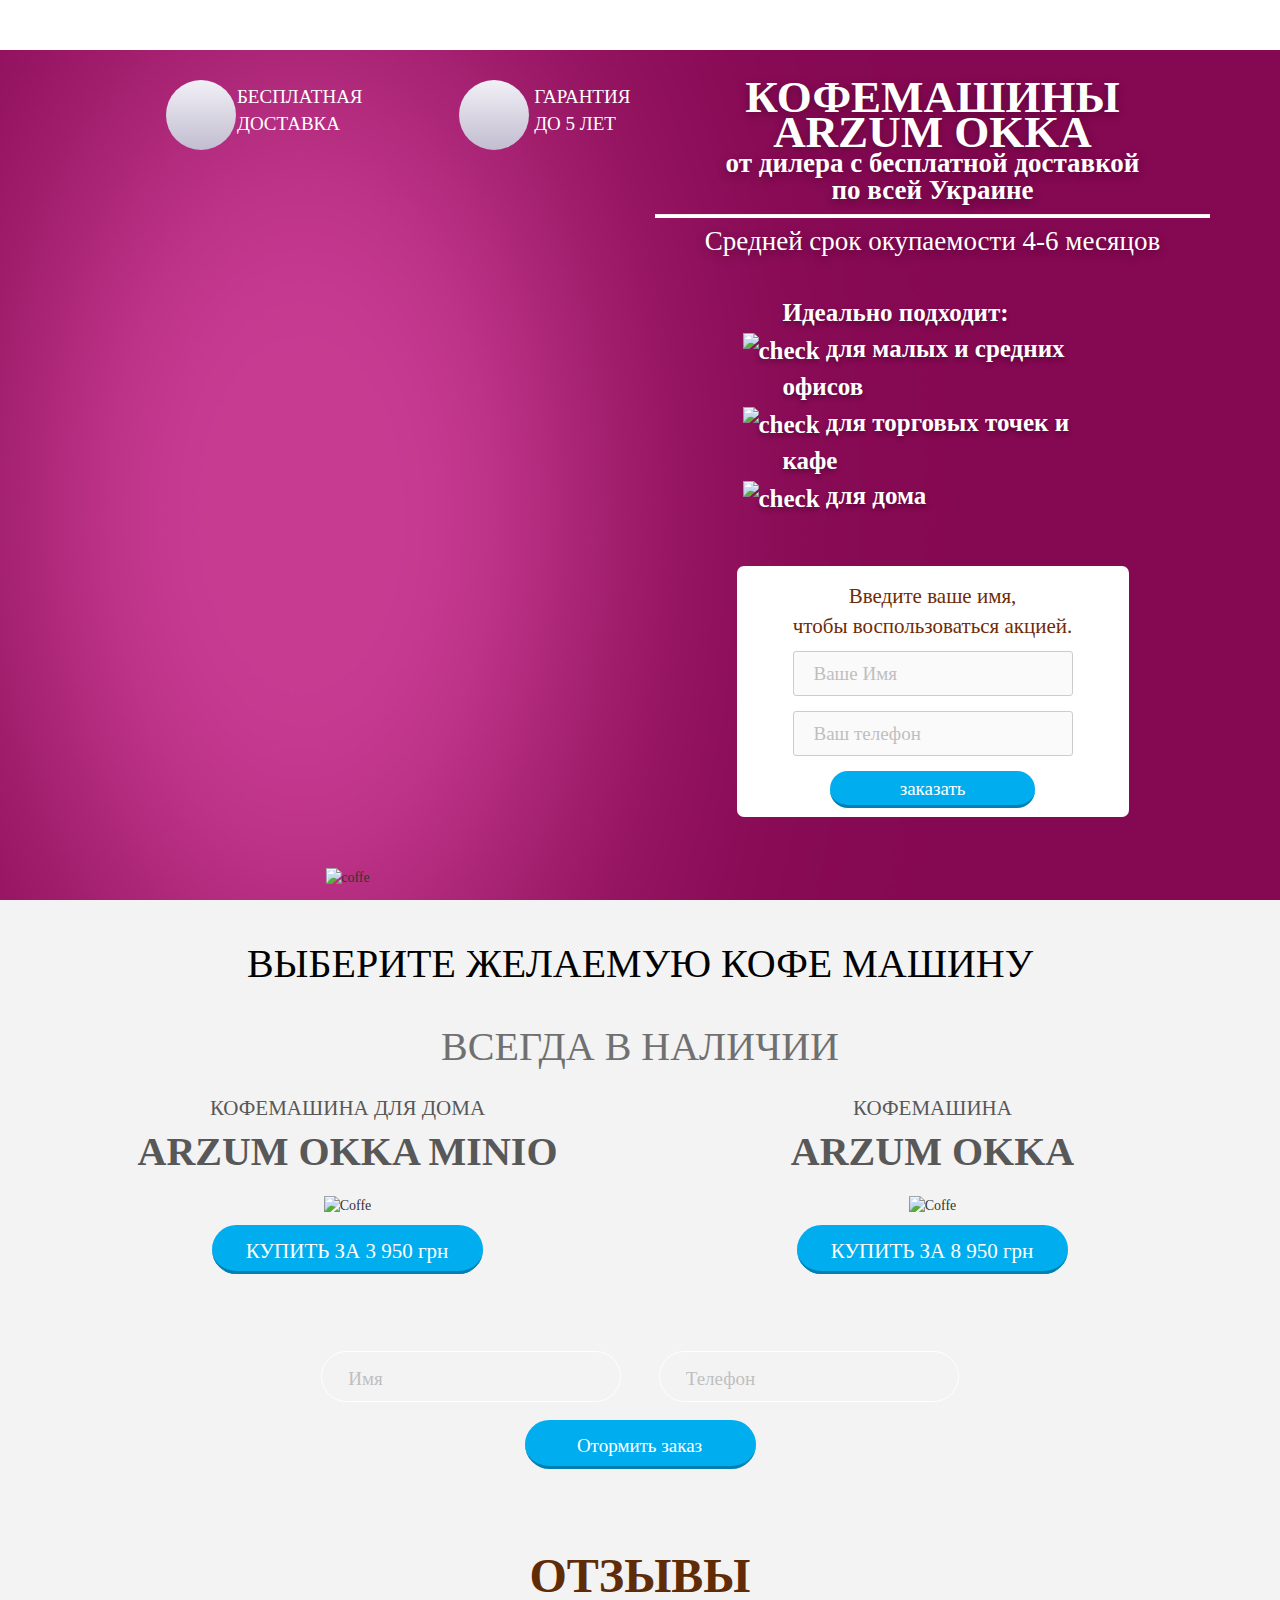
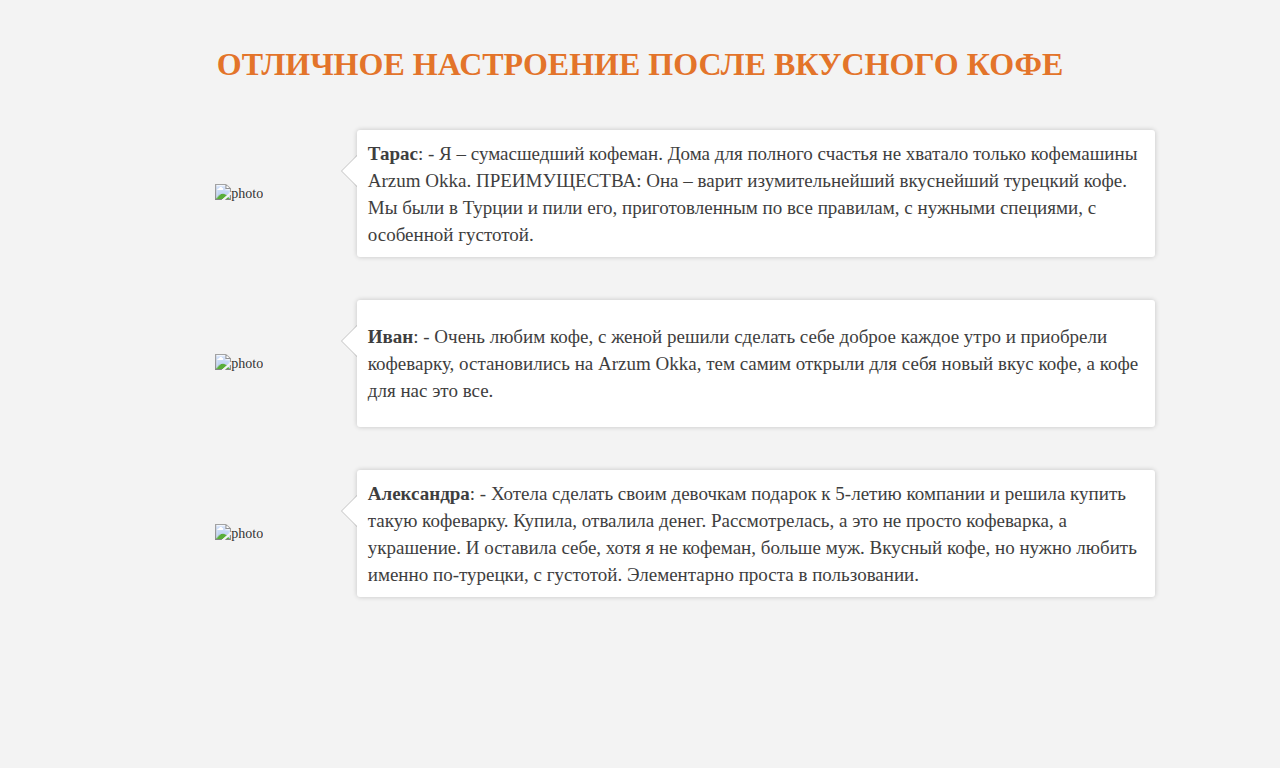
==== commit f16efff3: "coffe_1st_change" ====
--- a/index.html
+++ b/index.html
@@ -3,25 +3,17 @@
 <head>
     <meta charset="UTF-8">
     <meta name="viewport" content="width=device-width, initial-scale=1, maximum-scale=1, user-scalable=no">
-    <title>Выкуп часов</title>
+    <title>Coffe</title>
     <link rel="stylesheet" href="styles/main.css">
     <link rel="stylesheet" href="bower_components/slick-carousel/slick/slick.css">
     <link rel="stylesheet" href="bower_components/slick-carousel/slick/slick-theme.css">
 </head>
 <body>
-
 <header>
     <div class="Header">
         <div class="container">
             <div class="row">
-                <div class="col-xs-12">
-                    <div class="HeaderPhone">
-                        <a href="tel:+380936473939" class="phone">+38 <span class="pink">093</span> 6473939</a>
-                        <span class="phone-detalic">
-                            оплата при получении
-                        </span>
-                    </div>
-                </div>
+                123123
             </div>
         </div>
     </div>
@@ -29,528 +21,470 @@
 
 <main>
     <div class="MainScroll">
-        <div class="MainTitle_block">
-
-            <div class="title_name">
-                <p class="title_element1">
-                    Закажите помаду
-                </p>
-                <h1 class="h1">
-                    kylie
-                </h1>
-                <p class="title_element2">
-                    тон остается на весь день и не стирается при поцелуях <br>
-                    контакте с водой или приемах пищи
-                </p>
-            </div>
-        </div>
-        <div class="MainSale">
-            <div class="SaleBig_element">
-                        <span>
-                            bithday edition kylie
-                        </span>
-                <img src="images/Price1.png" alt="price">
-            </div>
-            <div class="SalePlus_element">
-                        <span>
-                            +
-                        </span>
-            </div>
-            <div class="SaleSmall_element">
-                        <span>
-                            bithday edition kylie
-                        </span>
-                <img src="images/Price2.png" alt="price">
-            </div>
-        </div>
-        <div class="MainSale_price">
-            <p class="Price_non">
-                1800
-                <sup>
-                    грн
-                </sup>
-            </p>
-            <p class="Price_active">
-                1260
-                <sup>
-                    грн
-                </sup>
-            </p>
-            <p class="Price_desc">
-                Цена комплекта
-            </p>
-        </div>
-        <div class="MainForm">
-            <form class="form" action="mail.php" method="POST" data-controller="ajax">
-                <!--<div class="form__line">Ваше ім'я</div>-->
-                <input type="hidden" name="subject" value="Заявка с сайта">
-                <div class="Form-group">
-                    <label for="">
-                        Ваше имя
-                    </label>
-                    <input name="name" type="text" class="form__input" placeholder="" required>
-                </div>
-                <div class="Form-group group_last">
-                    <label for="">
-                        Ваш телефон
-                    </label>
-                    <input name="phone" type="text" class="form__input" placeholder='' required>
-                </div>
-                <!--<textarea class="hidden" name="quest" placeholder="Ваше запитання"></textarea>-->
-                <!--<button class="button">Узнать о помаде</button>-->
-                <a href="#" class="button">узнать о помаде</a>
-            </form>
-        </div>
-        <div class="MobileBtn">
-            <a href="#" class="button">узнать о помаде</a>
+        <div class="container">
+            <div class="row">
+                <div class="col-md-6">
+                    <div class="MainLeft">
+                        <div class="row">
+                            <div class="col-sm-6">
+                                <div class="Delivery">
+                                    <div class="Delivery_container Delivery_cust">
+                                        <img src="images/MainScroll-icon1.png" class="DeliveryImg" alt="">
+                                    </div>
+                                    <p class="DeliveryText">
+                                        Бесплатная <br>
+                                        доставка
+                                    </p>
+                                </div>
+                            </div>
+                            <div class="col-sm-6">
+                                <div class="Delivery">
+                                    <div class="Delivery_container">
+                                        <img src="images/MainScroll-icon2.svg" class="DeliveryImg" alt="">
+                                    </div>
+                                    <p class="DeliveryText">
+                                        гарантия <br>
+                                        до 5 лет
+                                    </p>
+                                </div>
+                            </div>
+                        </div>
+                    </div>
+                </div>
+                <div class="col-md-6">
+                    <div class="MainRight text-center">
+                        <div class="MainTitle text-center">
+                            <p class="TitleName">
+                                Кофемашины ARZUM OKKA
+                            </p>
+                            <p class="TitleDelivery">
+                                от дилера с беcплатной доставкой <br>
+                                по всей Украине
+                            </p>
+                            <!--<img src="images/MainScroll_border.png" alt="title">-->
+                            <hr class="TitleBorder">
+                            <p class="TitleRecoupment">
+                                Средней срок окупаемости 4-6 месяцов
+                            </p>
+                        </div>
+                        <div class="MainAdvantages">
+                            <p class="AdvantagesTitle">
+                                Идеально подходит:
+                            </p>
+                            <p class="AdvantagesDesc">
+                                <img src="images/MainScroll_check.png" alt="check">
+                                для малых и средних офисов
+                            </p>
+                            <p class="AdvantagesDesc">
+                                <img src="images/MainScroll_check.png" alt="check">
+                                для торговых точек и кафе
+                            </p>
+                            <p class="AdvantagesDesc">
+                                <img src="images/MainScroll_check.png" alt="check">
+                                для дома
+                            </p>
+                        </div>
+                        <div class="MainForm">
+                            <form class="form" action="mail.php" method="POST" data-controller="ajax">
+                                <!--<div class="form__line">Ваше ім'я</div>-->
+                                <input type="hidden" name="subject" value="Заявка с сайта">
+                                <div class="FormGroup">
+                                    <p class="MainForm_title">
+                                        Введите ваше имя, <br>
+                                        чтобы воспользоваться акцией.
+                                    </p>
+                                    <input name="name" type="text" class="MainInput" placeholder="Ваше Имя" required>
+                                    <input name="phone" type="text" class="MainInput" placeholder='Ваш телефон' required>
+                                </div>
+                                <button class="MainButton">заказать</button>
+                            </form>
+                        </div>
+                    </div>
+                </div>
+                <div class="col-md-6">
+                    <div class="MainCoffe">
+                        <img src="images/MainScroll_bg5.png" alt="coffe">
+                    </div>
+                </div>
+            </div>
         </div>
     </div>
-    <div class="Catalog">
+
+    <div class="Catalog text-center">
         <div class="container">
-            <div class="Title">
-                <p class="Title-black">
-                    Каталог
-                </p>
-                <h2 class="Title-pink">
-                    ТОВАРОВ
-                </h2>
-            </div>
             <div class="row">
-                <div class="col-xs-12 col-sm-6 col-md-3">
-                    <a href="#1" data-toggle="modal" class="Catalog_block">
-                        <div class="Catalog_element">
-                            <div class="Product">
-                                <div class="ProductTriagle">
-                                </div>
-                                <div class="ProductPrice">
-                                    <p>
-                                        400<br><span>грн</span>
-                                    </p>
-                                </div>
-                                <div class="ProductImg">
-                                    <img src="img/koko-kollection-swatches.jpg" alt="catalog">
-                                </div>
-                            </div>
-                            <div class="ProductName">
-                                <p>
-                                    koko <br> colection
-                                </p>
-                            </div>
-                            <span class="ProductBuy">
-                                Купить
-                            </span>
-                        </div>
-                    </a>
-                    <div class="modal fade" id="1">
-                        <div class="modal-dialog">
-                            <div class="modal-content">
-                                <div class="modal-body">
-                                    <button type="button" class="close" data-dismiss="modal" aria-hidden="true">
-                                        <img src="images/Modal-close.png" alt="close">
-                                    </button>
-                                    <div class="Carousel_block">
-                                        <div class="Carousel_slick">
-                                            <div>
-                                                <img src="images/Modal-img.png" alt="modal">
-                                            </div>
-                                            <div>
-                                                <img src="images/Modal-img.png" alt="modal">
-                                            </div>
-                                            <div>
-                                                <img src="images/Modal-img.png" alt="modal">
-                                            </div>
-                                        </div>
-                                    </div>
-                                    <div class="InfoProduct">
-                                        <div class="Info_element">
-                                            <div class="InfoName">
-                                                <p>
-                                                    Набор birthday edition
-                                                </p>
-                                            </div>
-                                            <div class="InfoPrice">
-                                                <p>
-                                                    400
-                                                    <span>
-                                                        грн
-                                                    </span>
-                                                </p>
-                                            </div>
-                                            <div class="InfoDesc">
-                                                <p>
-                                                    Lorem ipsum dolor sit amet,
-                                                    consectetur adipisicing elit.
-                                                    Aliquam ea illo magni molestias
-                                                    mollitia tempora.
-                                                    Lorem ipsum dolor sit amet,
-                                                    consectetur adipisicing elit.
-                                                    Aliquam ea illo magni molestias
-                                                    mollitia tempora.
-                                                    Lorem ipsum dolor sit amet,
-                                                    consectetur adipisicing elit.
-                                                    Aliquam ea illo magni molestias
-                                                    mollitia tempora.
-
-                                                </p>
-                                            </div>
-                                        </div>
-                                    </div>
-                                </div>
-                                <div class="ModalForm">
-                                    <form class="ConsultationForm-form" action="mail.php" method="POST" data-controller="ajax">
-                                        <!--<div class="form__line">Ваше ім'я</div>-->
-                                        <input type="hidden" name="subject" value="Заявка с сайта">
-                                        <div class="customer_group">
-                                            <div class="Form-group">
-                                                <label for="">
-                                                    Ваше имя
-                                                </label>
-                                                <input name="name" type="text" class="form__input" placeholder="" required>
-                                            </div>
-                                        </div>
-                                        <div class="customer_group">
-                                            <div class="Form-group">
-                                                <label for="">
-                                                    Ваш телефон
-                                                </label>
-                                                <input name="phone" type="text" class="form__input" placeholder='' required>
-                                            </div>
-                                        </div>
-                                        <!--<textarea class="hidden" name="quest" placeholder="Ваше запитання"></textarea>-->
-                                        <!--<button class="button">Узнать о помаде</button>-->
-                                        <a href="#" class="button">узнать о помаде</a>
-                                    </form>
-                                </div>
-                            </div><!-- /.modal-content -->
-                        </div><!-- /.modal-dialog -->
-                    </div><!-- /.modal -->
-                </div>
-                <div class="col-xs-12 col-sm-6 col-md-3">
-                    <a href="#" class="Catalog_block">
-                        <div class="Catalog_element">
-                            <div class="Product">
-                                <div class="ProductTriagle">
-                                    <!--400 <span>грн</span>-->
-                                </div>
-                                <div class="ProductPrice">
-                                    <p>
-                                        400<br><span>грн</span>
-                                    </p>
-                                </div>
-                                <div class="ProductImg">
-                                    <img src="img/koko-kollection-swatches.jpg" alt="catalog">
-                                </div>
-                            </div>
-                            <div class="ProductName">
-                                <p>
-                                    koko <br> colection
-                                </p>
-                            </div>
-                            <span class="ProductBuy">
-                                Купить
-                            </span>
-                        </div>
-                    </a>
-                </div>
-                <div class="col-xs-12 col-sm-6 col-md-3">
-                    <a href="#" class="Catalog_block">
-                        <div class="Catalog_element">
-                            <div class="Product">
-                                <div class="ProductTriagle">
-                                    <!--400 <span>грн</span>-->
-                                </div>
-                                <div class="ProductPrice">
-                                    <p>
-                                        400<br><span>грн</span>
-                                    </p>
-                                </div>
-                                <div class="ProductImg">
-                                    <img src="img/koko-kollection-swatches.jpg" alt="catalog">
-                                </div>
-                            </div>
-                            <div class="ProductName">
-                                <p>
-                                    koko <br> colection
-                                </p>
-                            </div>
-                            <span class="ProductBuy">
-                                Купить
-                            </span>
-                        </div>
-                    </a>
-                </div>
-                <div class="col-xs-12 col-sm-6 col-md-3">
-                    <a href="#" class="Catalog_block">
-                        <div class="Catalog_element">
-                            <div class="Product">
-                                <div class="ProductTriagle">
-                                    <!--400 <span>грн</span>-->
-                                </div>
-                                <div class="ProductPrice">
-                                    <p>
-                                        400<br><span>грн</span>
-                                    </p>
-                                </div>
-                                <div class="ProductImg">
-                                    <img src="img/koko-kollection-swatches.jpg" alt="catalog">
-                                </div>
-                            </div>
-                            <div class="ProductName">
-                                <p>
-                                    koko <br> colection
-                                </p>
-                            </div>
-                            <span class="ProductBuy">
-                                Купить
-                            </span>
-                        </div>
-                    </a>
-                </div>
-                <div class="col-xs-12 col-sm-6 col-md-3">
-                    <a href="#" class="Catalog_block">
-                        <div class="Catalog_element">
-                            <div class="Product">
-                                <div class="ProductTriagle">
-                                    <!--400 <span>грн</span>-->
-                                </div>
-                                <div class="ProductPrice">
-                                    <p>
-                                        400<br><span>грн</span>
-                                    </p>
-                                </div>
-                                <div class="ProductImg">
-                                    <img src="img/koko-kollection-swatches.jpg" alt="catalog">
-                                </div>
-                            </div>
-                            <div class="ProductName">
-                                <p>
-                                    koko <br> colection
-                                </p>
-                            </div>
-                            <span class="ProductBuy">
-                                Купить
-                            </span>
-                        </div>
-                    </a>
-                </div>
-                <div class="col-xs-12 col-sm-6 col-md-3">
-                    <a href="#" class="Catalog_block">
-                        <div class="Catalog_element">
-                            <div class="Product">
-                                <div class="ProductTriagle">
-                                    <!--400 <span>грн</span>-->
-                                </div>
-                                <div class="ProductPrice">
-                                    <p>
-                                        400<br><span>грн</span>
-                                    </p>
-                                </div>
-                                <div class="ProductImg">
-                                    <img src="img/koko-kollection-swatches.jpg" alt="catalog">
-                                </div>
-                            </div>
-                            <div class="ProductName">
-                                <p>
-                                    koko <br> colection
-                                </p>
-                            </div>
-                            <span class="ProductBuy">
-                                Купить
-                            </span>
-                        </div>
-                    </a>
-                </div>
-                <div class="col-xs-12 col-sm-6 col-md-3">
-                    <a href="#" class="Catalog_block">
-                        <div class="Catalog_element">
-                            <div class="Product">
-                                <div class="ProductTriagle">
-                                    <!--400 <span>грн</span>-->
-                                </div>
-                                <div class="ProductPrice">
-                                    <p>
-                                        400<br><span>грн</span>
-                                    </p>
-                                </div>
-                                <div class="ProductImg">
-                                    <img src="img/koko-kollection-swatches.jpg" alt="catalog">
-                                </div>
-                            </div>
-                            <div class="ProductName">
-                                <p>
-                                    koko <br> colection
-                                </p>
-                            </div>
-                            <span class="ProductBuy">
-                                Купить
-                            </span>
-                        </div>
-                    </a>
-                </div>
-                <div class="col-xs-12 col-sm-6 col-md-3">
-                    <a href="#" class="Catalog_block">
-                        <div class="Catalog_element">
-                            <div class="Product">
-                                <div class="ProductTriagle">
-                                    <!--400 <span>грн</span>-->
-                                </div>
-                                <div class="ProductPrice">
-                                    <p>
-                                        400<br><span>грн</span>
-                                    </p>
-                                </div>
-                                <div class="ProductImg">
-                                    <img src="img/koko-kollection-swatches.jpg" alt="catalog">
-                                </div>
-                            </div>
-                            <div class="ProductName">
-                                <p>
-                                    koko <br> colection
-                                </p>
-                            </div>
-                            <span class="ProductBuy">
-                                Купить
-                            </span>
-                        </div>
-                    </a>
+                <div class="col-md-12">
+                    <div class="CatalogTitle">
+                        <p class="Title_first">
+                            Выберите желаемую кофе машину
+                        </p>
+                        <p class="Title_second">
+                            Всегда в наличии
+                        </p>
+                    </div>
+                </div>
+                <div class="col-md-6">
+                    <div class="Product">
+                        <div class="ProductTitle">
+                            <p class="Title_for">
+                                КОФЕМАШИНА ДЛЯ ДОМА
+                            </p>
+                            <p class="Title_name">
+                                Arzum OKKA Minio
+                            </p>
+                        </div>
+                        <div class="ProductImg Img_left">
+                            <img src="images/Catalog_item1.png" alt="Coffe">
+                        </div>
+                        <div class="ProductBtn">
+                            <a href="#1" data-toggle="modal">КУПИТЬ ЗА 3 950 грн</a>
+                        </div>
+                    </div>
+                </div>
+                <div class="col-md-6">
+                    <div class="Product">
+                        <div class="ProductTitle">
+                            <p class="Title_for">
+                                КОФЕМАШИНА
+                            </p>
+                            <p class="Title_name">
+                                Arzum OKKA
+                            </p>
+                        </div>
+                        <div class="ProductImg Img_right">
+                            <img src="images/Catalog_item2.png" alt="Coffe">
+                        </div>
+                        <div class="ProductBtn">
+                            <a href="#2" data-toggle="modal">КУПИТЬ ЗА 8 950 грн</a>
+                        </div>
+                    </div>
                 </div>
             </div>
         </div>
     </div>
-    <div class="Mobile_title">
+
+    <div class="Form text-center">
         <div class="container">
-            <div class="Title">
-                <p class="Title-black">
-                    Получить
-                </p>
-                <h2 class="Title-pink">
-                    Консультацию
-                </h2>
+            <div class="row">
+                <div class="col-xs-12">
+                    <form class="form" action="mail.php" method="POST" data-controller="ajax">
+                        <!--<div class="form__line">Ваше ім'я</div>-->
+                        <input type="hidden" name="subject" value="Заявка с сайта">
+                        <div class="Form-group">
+                            <input name="name" type="text" class="form__input" placeholder="Имя" required>
+                            <input name="phone" type="text" class="form__input" placeholder='Телефон' required>
+                        </div>
+                        <button class="button">Отормить заказ</button>
+                    </form>
+                </div>
             </div>
         </div>
     </div>
-    <div class="Consultation">
+
+    <div class="Reviews text-center">
         <div class="container">
-            <div class="Title customer_hidden">
-                <p class="Title-black">
-                    Получить
-                </p>
-                <h2 class="Title-pink">
-                    Консультацию
-                </h2>
-            </div>
-            <div class="ConsultationForm">
-                <form class="ConsultationForm-form" action="mail.php" method="POST" data-controller="ajax">
-                    <!--<div class="form__line">Ваше ім'я</div>-->
-                    <input type="hidden" name="subject" value="Заявка с сайта">
-                    <div class="Form-group">
-                        <label for="">
-                            Ваше имя
-                        </label>
-                        <input name="name" type="text" class="form__input" placeholder="" required>
-                    </div>
-                    <div class="Form-group group_last">
-                        <label for="">
-                            Ваш телефон
-                        </label>
-                        <input name="phone" type="text" class="form__input" placeholder='' required>
-                    </div>
-                    <!--<textarea class="hidden" name="quest" placeholder="Ваше запитання"></textarea>-->
-                    <!--<button class="button">Узнать о помаде</button>-->
-                    <a href="#" class="button">узнать о помаде</a>
-                </form>
+            <div class="row">
+                <div class="col-md-12">
+                    <div class="ReviewsTitle">
+                        <p class="Title_first">
+                            Отзывы
+                        </p>
+                        <p class="Title_second">
+                            Отличное настроение после вкусного кофе
+                        </p>
+                    </div>
+                </div>
+                <div class="col-md-12">
+                    <div class="Review">
+                        <div class="ReviewImg">
+                            <img src="images/Reviews_item1.png" alt="photo">
+                        </div>
+                        <div class="ReviewText">
+                            <p>
+                                <span>Тарас</span>: - Я – сумасшедший кофеман. Дома для полного счастья не хватало
+                                только кофемашины
+                                Arzum Okka. ПРЕИМУЩЕСТВА: Она – варит изумительнейший вкуснейший турецкий кофе.
+                                Мы были в Турции и пили его, приготовленным по все правилам, с нужными специями, с
+                                особенной густотой.
+                            </p>
+                        </div>
+                    </div>
+                    <div class="Review">
+                        <div class="ReviewImg">
+                            <img src="images/Reviews_item2.png" alt="photo">
+                        </div>
+                        <div class="ReviewText">
+                            <p>
+                                <span>Иван</span>: - Очень любим кофе, с женой решили сделать себе доброе каждое утро и
+                                приобрели
+                                кофеварку, остановились на Arzum Okka, тем самим открыли для себя новый вкус кофе, а
+                                кофе для нас это все.
+                            </p>
+                        </div>
+                    </div>
+                    <div class="Review">
+                        <div class="ReviewImg">
+                            <img src="images/Reviews_item3.png" alt="photo">
+                        </div>
+                        <div class="ReviewText">
+                            <p>
+                                <span>Александра</span>: - Хотела сделать своим девочкам подарок к 5-летию компании и
+                                решила купить
+                                такую кофеварку. Купила, отвалила денег. Рассмотрелась, а это не просто кофеварка, а
+                                украшение. И оставила себе, хотя я не кофеман, больше муж. Вкусный кофе, но нужно любить
+                                именно по-турецки, с густотой. Элементарно проста в пользовании.
+                            </p>
+                        </div>
+                    </div>
+                </div>
             </div>
         </div>
     </div>
+
 </main>
 
 <footer>
 
 </footer>
-
-<div class="modal fade" id="thx" data-controller="ajax">
+<div class="modal fade" id="1">
     <div class="modal-dialog">
         <div class="modal-content">
             <div class="modal-body">
                 <button type="button" class="close" data-dismiss="modal" aria-hidden="true">
-                    <img src="images/Modal-close.png" alt="close">
+                    <!--<img src="images/Modal-close.png" alt="close">-->
                 </button>
+                <div class="ModalForm">
+                    <form class="form" action="mail.php" method="POST" data-controller="ajax">
+                        <!--<div class="form__line">Ваше ім'я</div>-->
+                        <input type="hidden" name="subject" value="Заявка с сайта">
+                        <div class="FormGroup">
+                            <p class="ModalTitle_name">
+                                Arzum OKKA Minio
+                            </p>
+                            <p class="ModalTitle_guarantee">
+                                ГАРАНТИЯ ДО 3 ЛЕТ
+                            </p>
+                            <input name="name" type="text" class="ModalInput" placeholder="Ваше Имя" required>
+                            <input name="phone" type="text" class="ModalInput" placeholder='Ваш телефон' required>
+                        </div>
+                        <button class="ModalButton">заказать</button>
+                    </form>
+                </div>
                 <div class="Carousel_block">
-                    <div class="Carousel_slick">
-                        <div>
-                            <img src="images/Modal-img.png" alt="modal">
-                        </div>
-                        <div>
-                            <img src="images/Modal-img.png" alt="modal">
-                        </div>
-                        <div>
-                            <img src="images/Modal-img.png" alt="modal">
-                        </div>
-                    </div>
-                </div>
-                <div class="InfoProduct">
-                    <div class="Info_element">
-                        <div class="InfoName">
-                            <p>
-                                Набор birthday edition
-                            </p>
-                        </div>
-                        <div class="InfoPrice">
-                            <p>
-                                400
-                                <span>
-                                                        грн
-                                                    </span>
-                            </p>
-                        </div>
-                        <div class="InfoDesc">
-                            <p>
-                                Lorem ipsum dolor sit amet,
-                                consectetur adipisicing elit.
-                                Aliquam ea illo magni molestias
-                                mollitia tempora.
-                                Lorem ipsum dolor sit amet,
-                                consectetur adipisicing elit.
-                                Aliquam ea illo magni molestias
-                                mollitia tempora.
-                                Lorem ipsum dolor sit amet,
-                                consectetur adipisicing elit.
-                                Aliquam ea illo magni molestias
-                                mollitia tempora.
-
-                            </p>
-                        </div>
-                    </div>
-                </div>
-            </div>
-            <div class="ModalForm">
-                <form class="ConsultationForm-form" action="mail.php" method="POST" data-controller="ajax">
-                    <!--<div class="form__line">Ваше ім'я</div>-->
-                    <input type="hidden" name="subject" value="Заявка с сайта">
-                    <div class="customer_group">
-                        <div class="Form-group">
-                            <label for="">
-                                Ваше имя
-                            </label>
-                            <input name="name" type="text" class="form__input" placeholder="" required>
-                        </div>
-                    </div>
-                    <div class="customer_group">
-                        <div class="Form-group">
-                            <label for="">
-                                Ваш телефон
-                            </label>
-                            <input name="phone" type="text" class="form__input" placeholder='' required>
-                        </div>
-                    </div>
-                    <!--<textarea class="hidden" name="quest" placeholder="Ваше запитання"></textarea>-->
-                    <!--<button class="button">Узнать о помаде</button>-->
-                    <a href="#" class="button">узнать о помаде</a>
-                </form>
+
+                    <div class="slider-for">
+                        <div class="slider-for_item">
+                            <div class="SliderItem_text">
+                                <p class="SlideTitle">
+                                    Свежезаваренный кофе
+                                    по-турецки за 40 секунд!
+                                </p>
+                                <p class="SlideDesc">
+                                    Идеально подходит
+                                    для дома
+                                </p>
+                            </div>
+                            <div class="SliderItem_img">
+                                <img src="images/Modal_BigImg2.png" alt="coffe">
+                            </div>
+                        </div>
+                        <div class="slider-for_item">
+                            <div class="SliderItem_text">
+                                <p class="SlideTitle">
+                                    Свежезаваренный кофе
+                                    по-турецки за 40 секунд!
+                                </p>
+                                <p class="SlideDesc">
+                                    Идеально подходит
+                                    для дома
+                                </p>
+                            </div>
+                            <div class="SliderItem_img">
+                                <img src="images/Modal_BigImg2.png" alt="coffe">
+                            </div>
+                        </div>
+                        <div class="slider-for_item">
+                            <div class="SliderItem_text">
+                                <p class="SlideTitle">
+                                    Свежезаваренный кофе
+                                    по-турецки за 40 секунд!
+                                </p>
+                                <p class="SlideDesc">
+                                    Идеально подходит
+                                    для дома
+                                </p>
+                            </div>
+                            <div class="SliderItem_img">
+                                <img src="images/Modal_BigImg2.png" alt="coffe">
+                            </div>
+                        </div>
+                        <div class="slider-for_item">
+                            <div class="SliderItem_text">
+                                <p class="SlideTitle">
+                                    Свежезаваренный кофе
+                                    по-турецки за 40 секунд!
+                                </p>
+                                <p class="SlideDesc">
+                                    Идеально подходит
+                                    для дома
+                                </p>
+                            </div>
+                            <div class="SliderItem_img">
+                                <img src="images/Modal_BigImg2.png" alt="coffe">
+                            </div>
+                        </div>
+                        <div class="slider-for_item">
+                            <div class="SliderItem_text">
+                                <p class="SlideTitle">
+                                    Свежезаваренный кофе
+                                    по-турецки за 40 секунд!
+                                </p>
+                                <p class="SlideDesc">
+                                    Идеально подходит
+                                    для дома
+                                </p>
+                            </div>
+                            <div class="SliderItem_img">
+                                <img src="images/Modal_BigImg2.png" alt="coffe">
+                            </div>
+                        </div>
+                        <div class="slider-for_item">
+                            <div class="SliderItem_text">
+                                <p class="SlideTitle">
+                                    Свежезаваренный кофе
+                                    по-турецки за 40 секунд!
+                                </p>
+                                <p class="SlideDesc">
+                                    Идеально подходит
+                                    для дома
+                                </p>
+                            </div>
+                            <div class="SliderItem_img">
+                                <img src="images/Modal_BigImg2.png" alt="coffe">
+                            </div>
+                        </div>
+                    </div>
+
+                    <div class="slider-nav">
+                        <div class="item item_slide_1">
+                            <img src="images/Modal_MiniImg10.png" alt="coffe">
+                        </div>
+                        <div class="item item_slide_1">
+                            <img src="images/Modal_MiniImg11.png" alt="coffe">
+                        </div>
+                        <div class="item item_slide_1">
+                            <img src="images/Modal_MiniImg12.png" alt="coffe">
+                        </div>
+                        <div class="item item_slide_1">
+                            <img src="images/Modal_MiniImg13.png" alt="coffe">
+                        </div>
+                        <div class="item item_slide_1">
+                            <img src="images/Modal_MiniImg14.png" alt="coffe">
+                        </div>
+                        <div class="item item_slide_1">
+                            <img src="images/Modal_MiniImg15.png" alt="coffe">
+                        </div>
+                    </div>
+                </div>
             </div>
         </div><!-- /.modal-content -->
     </div><!-- /.modal-dialog -->
 </div><!-- /.modal -->
+<div class="modal fade" id="2">
+    <div class="modal-dialog">
+        <div class="modal-content">
+            <div class="modal-body">
+                <button type="button" class="close" data-dismiss="modal" aria-hidden="true">
+                    <!--<img src="images/Modal-close.png" alt="close">-->
+                </button>
+                <div class="ModalForm">
+                    <form class="form" action="mail.php" method="POST" data-controller="ajax">
+                        <!--<div class="form__line">Ваше ім'я</div>-->
+                        <input type="hidden" name="subject" value="Заявка с сайта">
+                        <div class="FormGroup">
+                            <p class="ModalTitle_name">
+                                Arzum OKKA Minio
+                            </p>
+                            <p class="ModalTitle_guarantee">
+                                ГАРАНТИЯ ДО 3 ЛЕТ
+                            </p>
+                            <input name="name" type="text" class="ModalInput" placeholder="Ваше Имя" required>
+                            <input name="phone" type="text" class="ModalInput" placeholder='Ваш телефон' required>
+                        </div>
+                        <button class="ModalButton">заказать</button>
+                    </form>
+                </div>
+                <div class="Carousel_block">
+
+                    <div class="slider-for">
+                        <div class="slider-for_item">
+                            <div class="SliderItem_text">
+                                <p class="SlideTitle">
+                                    Свежезаваренный кофе
+                                    по-турецки за 40 секунд!
+                                </p>
+                                <p class="SlideDesc">
+                                    Идеально подходит: <br>
+                                    - для малых и средних офисов <br>
+                                    - для торговых точек и кафе
+                                </p>
+                            </div>
+                            <div class="SliderItem_img">
+                                <img src="images/Modal_BigImg1.png" alt="coffe">
+                            </div>
+                        </div>
+                        <div class="slider-for_item">
+                            <div class="SliderItem_text">
+                                <p class="SlideTitle">
+                                    Свежезаваренный кофе
+                                    по-турецки за 40 секунд!
+                                </p>
+                                <p class="SlideDesc">
+                                    Идеально подходит: <br>
+                                    - для малых и средних офисов <br>
+                                    - для торговых точек и кафе
+                                </p>
+                            </div>
+                            <div class="SliderItem_img">
+                                <img src="images/Modal_BigImg1.png" alt="coffe">
+                            </div>
+                        </div>
+                        <div class="slider-for_item">
+                            <div class="SliderItem_text">
+                                <p class="SlideTitle">
+                                    Свежезаваренный кофе
+                                    по-турецки за 40 секунд!
+                                </p>
+                                <p class="SlideDesc">
+                                    Идеально подходит: <br>
+                                    - для малых и средних офисов <br>
+                                    - для торговых точек и кафе
+                                </p>
+                            </div>
+                            <div class="SliderItem_img">
+                                <img src="images/Modal_BigImg1.png" alt="coffe">
+                            </div>
+                        </div>
+
+                    </div>
+
+                    <div class="slider-nav">
+                        <div class="item">
+                            <img src="images/Modal_MiniImg1.png" alt="coffe">
+                        </div>
+                        <div class="item">
+                            <img src="images/Modal_MiniImg2.png" alt="coffe">
+                        </div>
+                        <div class="item">
+                            <img src="images/Modal_MiniImg3.png" alt="coffe">
+                        </div>
+                    </div>
+                </div>
+            </div>
+        </div><!-- /.modal-content -->
+    </div><!-- /.modal-dialog -->
+</div><!-- /.modal -->
+
 
 <script src="bower_components/jquery/dist/jquery.min.js"></script>
 <script src="bower_components/bootstrap/dist/js/bootstrap.min.js"></script>
--- a/styles/main.css
+++ b/styles/main.css
@@ -1,10 +1,7 @@
 @import "../bower_components/bootstrap/dist/css/bootstrap.min.css";
-@import url('https://fonts.googleapis.com/css?family=Oswald');
-@import url('https://fonts.googleapis.com/css?family=Open+Sans');
-@import url('https://fonts.googleapis.com/css?family=Roboto');
 @font-face {
-  font-family: "Carolina";
-  src: url("/fonts/Carolina/Carolina.ttf");
+  font-family: "PFDinTextCondPro";
+  src: url("../fonts/PFDinTextCondPro.ttf");
 }
 html {
   font-size: 62.5%;
@@ -12,1124 +9,868 @@
   padding: 0;
 }
 body {
-  font-family: "Open Sans", sans-serif;
+  font-family: "PFDinTextCondPro";
   overflow-x: hidden;
   font-weight: 400;
+  background-color: #f3f3f3;
 }
 .Header {
   position: absolute;
   top: 0;
   left: 0;
   right: 0;
-  border: 0;
-}
-.HeaderPhone {
-  text-align: right;
-  margin-top: 3rem;
-}
-.HeaderPhone a {
-  display: block;
-}
-.HeaderPhone .phone {
-  color: #263238;
-  font-size: 2.6rem;
-  font-weight: 700;
-  text-transform: uppercase;
-}
-.HeaderPhone .phone:hover,
-.HeaderPhone .phone:focus,
-.HeaderPhone .phone:active {
-  text-decoration: none;
-}
-.HeaderPhone .pink {
-  color: #dd6d99;
-}
-.HeaderPhone .phone-detalic {
-  font-size: 1.2rem;
-  font-weight: 400;
-  color: #37474f;
-  text-transform: uppercase;
-  display: block;
-}
-@media screen and (max-width: 768px) {
-  .HeaderPhone {
-    margin-top: 1rem;
-  }
-  .HeaderPhone .phone {
-    font-size: 2rem;
-  }
-}
-@font-face {
-  font-family: "Carolina";
-  src: url("../fonts/Carolina/Carolina.ttf");
+  z-index: 11;
+  height: 50px;
+  background: white;
+  color: white;
 }
 .MainScroll {
   height: 100vh;
-  background-image: url("../img/Form.svg"), url("../img/Baner-background.jpg");
+  position: relative;
+  z-index: 10;
+  background-image: url("../images/MainScroll-bg4.png"), url("../images/MainScroll-bg1.png");
+  background-position: center center, center center;
   background-repeat: no-repeat, no-repeat;
-  background-position: right bottom, left bottom;
-  background-size: auto 50%, 100% 100% !important;
+  background-size: 100% 100%, 100% 100%;
+}
+.MainTitle {
+  margin-top: 80px;
+  margin-bottom: 20px;
+}
+.MainTitle .TitleName {
+  text-shadow: 0 3px 9.5px rgba(0, 0, 0, 0.35);
+  color: white;
+  font-size: 45px;
+  font-weight: 700;
+  line-height: 35px;
+  text-transform: uppercase;
+  margin-bottom: 0;
+}
+.MainTitle .TitleDelivery {
+  font-size: 27px;
+  font-weight: 700;
+  line-height: 27px;
+  text-shadow: 0 3px 9.5px rgba(0, 0, 0, 0.35);
+  color: white;
+  margin-bottom: 0;
+}
+.MainTitle .TitleRecoupment {
+  font-size: 27px;
+  font-weight: 400;
+  line-height: 27px;
+  text-shadow: 0 3px 9.5px rgba(0, 0, 0, 0.35);
+  color: white;
+  margin-bottom: 0;
+}
+.MainTitle .TitleBorder {
+  background: white;
+  height: 3px;
+  margin-top: 10px;
+  margin-bottom: 10px;
+}
+.MainAdvantages {
+  width: 300px;
+  position: relative;
+  left: 50%;
+  transform: translateX(-50%);
+  margin-bottom: 15px;
+}
+.MainAdvantages .AdvantagesTitle {
+  text-align: left;
+  text-shadow: 0 3px 5px rgba(0, 0, 0, 0.35);
+  color: white;
+  font-size: 25px;
+  font-weight: 700;
+  margin-bottom: 0;
+}
+.MainAdvantages .AdvantagesDesc {
+  text-align: left;
+  text-shadow: 0 3px 5px rgba(0, 0, 0, 0.35);
+  color: white;
+  font-size: 25px;
+  font-weight: 700;
+  margin-bottom: 0;
+  vertical-align: top;
+}
+.MainAdvantages .AdvantagesDesc img {
+  margin-left: -40px;
 }
 .MainForm {
-  display: inline-flex;
+  width: 392px;
+  height: 251px;
+  padding: 15px 0 0 0;
+  position: relative;
+  left: 50%;
+  transform: translateX(-50%);
+  background-color: white;
+  border-radius: 7px;
+}
+.MainForm .MainForm_title {
+  color: #6f2b07;
+  font-size: 21px;
+  font-weight: 500;
+}
+.MainForm .MainInput {
+  display: block;
+  margin: auto;
+  width: 280px;
+  height: 45px;
+  background-color: #fafafa;
+  border: 1px solid #ccc;
+  border-radius: 3px;
+  outline: none;
+  margin-bottom: 15px;
+  padding-left: 20px;
+  color: #a0a0a0;
+  font-size: 19px;
+  font-weight: 300;
+}
+.MainForm .MainButton {
+  width: 205px;
+  height: 37px;
+  background-color: #00aeef;
+  border-radius: 18px;
+  border: 0;
+  border-bottom: 3px solid #0080b1;
+  font-size: 19px;
+  font-weight: 400;
+  color: white;
+}
+.MainLeft .Delivery {
+  margin-top: 80px;
+}
+.MainLeft .Delivery .Delivery_container {
+  position: relative;
+  left: 50%;
+  transform: translateX(-50%);
+  display: inline-block;
+  vertical-align: middle;
+  margin-right: 15px;
+  width: 70px;
+  height: 70px;
+  background-color: #eae9f1;
+  background-image: linear-gradient(to top, #c2bdd0 0%, #f1f0f6 100%);
+  border-radius: 50%;
+}
+.MainLeft .Delivery .Delivery_container.Delivery_cust {
+  margin-right: 25px;
+}
+.MainLeft .Delivery .DeliveryImg {
+  position: relative;
+  top: 50%;
+  left: 50%;
+  transform: translate(-50%, -50%);
+}
+.MainLeft .Delivery .DeliveryText {
+  position: relative;
+  left: 50%;
+  transform: translateX(-50%);
+  vertical-align: middle;
+  display: inline-block;
+  font-size: 19px;
+  font-weight: 500;
+  text-transform: uppercase;
+  color: white;
+}
+.MainCoffe {
   position: absolute;
-  bottom: 7vh;
-  right: 5rem;
-}
-.MainForm form .Form-group {
-  margin-bottom: 3rem;
-}
-.MainForm form .Form-group .form__input {
-  width: 30rem;
-  display: block;
-  border: transparent;
-  border-bottom: 1px solid rgba(0, 0, 0, 0.3);
+  bottom: 0;
+  left: 50%;
+  transform: translateX(-50%);
+}
+.MainCoffe img {
+  background-image: url("../images/Catalog_price2.png");
+  background-repeat: no-repeat;
+  background-position: 37rem 20px;
+  background-size: 130px 100px;
+  padding-top: 55px;
+  margin-top: -50px;
+}
+@media screen and (max-height: 699px) {
+  .MainTitle {
+    margin-bottom: 10px;
+  }
+  .MainTitle .TitleName {
+    font-size: 40px;
+  }
+  .MainTitle .TitleDelivery {
+    font-size: 22px;
+  }
+  .MainTitle .TitleRecoupment {
+    font-size: 22px;
+  }
+  .MainAdvantages {
+    margin-bottom: 15px;
+  }
+  .MainAdvantages .AdvantagesTitle {
+    font-size: 21px;
+  }
+  .MainAdvantages .AdvantagesDesc {
+    font-size: 21px;
+  }
+  .MainAdvantages .AdvantagesDesc img {
+    margin-left: -25px;
+    height: 21px;
+    width: auto;
+  }
+  .MainForm {
+    height: 225px;
+  }
+  .MainForm .MainForm_title {
+    font-size: 18px;
+  }
+  .MainForm .MainInput {
+    height: 35px;
+  }
+  .MainLeft .Delivery {
+    margin-top: 80px;
+  }
+  .MainLeft .Delivery .Delivery_container {
+    position: relative;
+    left: 50%;
+    transform: translateX(-50%);
+    display: inline-block;
+    vertical-align: middle;
+    margin-right: 15px;
+    width: 70px;
+    height: 70px;
+    background-color: #eae9f1;
+    background-image: linear-gradient(to top, #c2bdd0 0%, #f1f0f6 100%);
+    border-radius: 50%;
+  }
+  .MainLeft .Delivery .Delivery_container.Delivery_cust {
+    margin-right: 25px;
+  }
+  .MainLeft .Delivery .DeliveryImg {
+    position: relative;
+    top: 50%;
+    left: 50%;
+    transform: translate(-50%, -50%);
+  }
+  .MainLeft .Delivery .DeliveryText {
+    position: relative;
+    left: 50%;
+    transform: translateX(-50%);
+    vertical-align: middle;
+    display: inline-block;
+    font-size: 19px;
+    font-weight: 500;
+    text-transform: uppercase;
+    color: white;
+  }
+  .MainCoffe {
+    position: absolute;
+    bottom: 15px;
+    left: 50%;
+    transform: translateX(-50%);
+  }
+  .MainCoffe img {
+    background-image: url("../images/Catalog_price2.png");
+    background-repeat: no-repeat;
+    background-position: 31rem 27px;
+    background-size: 110px 80px;
+    padding-top: 55px;
+    margin-top: -50px;
+    height: 450px;
+    width: auto;
+  }
+}
+@media screen and (min-height: 700px) and (max-height: 820px) {
+  .MainCoffe {
+    position: absolute;
+    bottom: 0;
+  }
+}
+@media screen and (min-height: 821px) and (max-height: 950px) {
+  .MainCoffe {
+    position: absolute;
+    bottom: -70px;
+  }
+  .MainTitle {
+    margin-bottom: 40px;
+  }
+  .MainAdvantages {
+    margin-bottom: 50px;
+  }
+}
+@media screen and (min-height: 951px) and (max-height: 1150px) {
+  .MainCoffe {
+    position: absolute;
+    bottom: -80px;
+  }
+  .MainTitle {
+    margin-top: 120px;
+    margin-bottom: 60px;
+  }
+  .MainTitle .TitleName {
+    margin-bottom: 10px;
+  }
+  .MainTitle .TitleDelivery {
+    margin-bottom: 10px;
+  }
+  .MainTitle .TitleRecoupment {
+    margin-bottom: 10px;
+  }
+  .MainTitle .TitleBorder {
+    margin-top: 20px;
+    margin-bottom: 20px;
+  }
+  .MainAdvantages {
+    margin-bottom: 60px;
+  }
+  .MainAdvantages .AdvantagesTitle {
+    margin-bottom: 10px;
+  }
+  .MainLeft .Delivery {
+    margin-top: 120px;
+  }
+}
+@media screen and (min-height: 1151px) and (max-height: 1440px) {
+  .MainCoffe {
+    position: absolute;
+    bottom: -250px;
+  }
+  .MainTitle {
+    margin-top: 120px;
+    margin-bottom: 60px;
+  }
+  .MainTitle .TitleName {
+    margin-bottom: 10px;
+  }
+  .MainTitle .TitleDelivery {
+    margin-bottom: 10px;
+  }
+  .MainTitle .TitleRecoupment {
+    margin-bottom: 10px;
+  }
+  .MainTitle .TitleBorder {
+    margin-top: 20px;
+    margin-bottom: 20px;
+  }
+  .MainAdvantages {
+    margin-bottom: 60px;
+  }
+  .MainAdvantages .AdvantagesTitle {
+    margin-bottom: 10px;
+  }
+  .MainLeft .Delivery {
+    margin-top: 120px;
+  }
+}
+@media screen and (min-height: 1441px) {
+  .MainCoffe {
+    position: absolute;
+    bottom: -700px;
+  }
+}
+@media screen and (max-width: 1024px) {
+  .MainScroll {
+    height: auto;
+  }
+}
+.Catalog {
+  padding-bottom: 57px;
+}
+.Catalog [class^=col] {
+  padding: 0 !important;
+}
+.CatalogTitle .Title_first {
+  color: black;
+  font-size: 40px;
+  line-height: 32px;
+  text-transform: uppercase;
+  margin: 48px auto 51px;
+}
+.CatalogTitle .Title_second {
+  color: #707070;
+  font-size: 40px;
+  line-height: 32px;
+  text-transform: uppercase;
+  margin-bottom: 30px;
+}
+.ProductTitle .Title_for {
+  color: #585858;
+  font-size: 21px;
+  text-transform: uppercase;
+  margin-bottom: 0;
+}
+.ProductTitle .Title_name {
+  color: #585858;
+  font-size: 40px;
+  font-weight: 700;
+  text-transform: uppercase;
+}
+.ProductImg img {
+  height: 510px;
+  width: auto;
+}
+.ProductImg.Img_left {
+  background-image: url("../images/Catalog_price1.png");
+  background-repeat: no-repeat;
+  background-position: 38rem 0;
+  padding-top: 55px;
+  margin-top: -50px;
+}
+.ProductImg.Img_right {
+  background-image: url("../images/Catalog_price2.png");
+  background-repeat: no-repeat;
+  background-position: 42.5rem 0;
+  padding-top: 55px;
+  margin-top: -50px;
+}
+.ProductBtn {
+  margin-top: 20px;
+}
+.ProductBtn a {
+  color: white;
+  outline: none;
+  padding: 14px 35px 8px 34px;
+  width: 231px;
+  font-size: 21px;
+  border-radius: 28px;
+  background-color: #00aeef;
+  border-bottom: 3px solid #0080b1;
+}
+.ProductBtn a:hover,
+.ProductBtn a:focus,
+.ProductBtn a:active {
+  text-decoration: none;
+  color: white;
+}
+@media screen and (max-width: 768px) {
+  .CatalogTitle .Title_first {
+    color: black;
+    font-size: 34px;
+    margin: 48px auto 20px;
+  }
+  .CatalogTitle .Title_second {
+    color: #707070;
+    font-size: 34px;
+    line-height: 32px;
+    text-transform: uppercase;
+    margin-bottom: 15px;
+  }
+  .ProductImg img {
+    height: auto;
+    width: 320px;
+  }
+  .ProductImg.Img_left {
+    background-image: none;
+  }
+  .ProductImg.Img_left img {
+    background-image: url(../images/Catalog_price1.png);
+    background-repeat: no-repeat;
+    background-position: 21rem 23px;
+    background-size: 100px 65px;
+    padding-top: 50px;
+    margin-top: -50px;
+  }
+  .ProductImg.Img_right {
+    background-image: none;
+  }
+  .ProductImg.Img_right img {
+    background-image: url(../images/Catalog_price2.png);
+    background-repeat: no-repeat;
+    background-position: 22rem 15px;
+    background-size: 100px 65px;
+    padding-top: 50px;
+    margin-top: -50px;
+  }
+  .ProductBtn {
+    margin-bottom: 30px;
+  }
+}
+@media screen and (min-width: 769px) and (max-width: 991px) {
+  .ProductImg.Img_left {
+    background-image: url(../images/Catalog_price1.png);
+    background-repeat: no-repeat;
+    background-position: 47rem 23px;
+    background-size: auto;
+    padding-top: 50px;
+    margin-top: -50px;
+  }
+  .ProductImg.Img_right {
+    background-image: url(../images/Catalog_price2.png);
+    background-repeat: no-repeat;
+    background-position: 51rem 0;
+    background-size: auto;
+    padding-top: 50px;
+    margin-top: -50px;
+  }
+  .ProductBtn {
+    margin-bottom: 30px;
+  }
+}
+@media screen and (min-width: 992px) and (max-width: 1200px) {
+  .ProductImg img {
+    height: 510px;
+    width: auto;
+  }
+  .ProductImg.Img_left {
+    background-image: url("../images/Catalog_price1.png");
+    background-repeat: no-repeat;
+    background-position: 32rem 2rem;
+    padding-top: 90px;
+    margin-top: -50px;
+  }
+  .ProductImg.Img_right {
+    background-image: url(../images/Catalog_price2.png);
+    background-repeat: no-repeat;
+    background-position: 32rem 1rem;
+    padding-top: 90px;
+    margin-top: -50px;
+  }
+}
+.Form {
+  background-image: url("../images/formbg.png");
+  background-repeat: no-repeat;
+  background-position: center center;
+  background-size: 100% 100%;
+  padding: 28px 0 26px;
+}
+.Form-group .form__input {
+  display: inline-block;
+  width: 300px;
+  border: 0.5px solid white;
+  border-radius: 30px;
   background: transparent;
-  color: #fff;
-  font-size: 2.8rem;
+  padding: 13px 0 9px 26px;
+  outline: none;
+  margin: auto 17px 18px;
+  color: #bfbfbf;
+  font-size: 19px;
+  font-weight: 300;
+}
+.button {
+  outline: none;
+  color: white;
+  padding: 12px 48px 7px 47px;
+  width: 231px;
+  font-size: 19px;
+  border-radius: 28px;
+  background-color: #00aeef;
+  border: 0;
+  border-bottom: 3px solid #0080b1;
+}
+::-webkit-input-placeholder {
+  color: #bfbfbf;
+}
+::-moz-placeholder {
+  color: #bfbfbf;
+}
+/* Firefox 19+ */
+:-moz-placeholder {
+  color: #bfbfbf;
+}
+/* Firefox 18- */
+:-ms-input-placeholder {
+  color: #bfbfbf;
+}
+@media screen and (max-width: 360px) {
+  .Form-group .form__input {
+    width: 250px;
+  }
+}
+.Reviews {
+  padding: 47px 0 128px 0;
+}
+.ReviewsTitle .Title_first {
+  color: #5f2c07;
+  font-size: 48px;
   font-weight: 700;
   text-transform: uppercase;
 }
-.MainForm form .Form-group input {
-  outline: none !important;
-}
-.MainForm form .Form-group label {
-  font-size: 1.2rem;
-  color: #263238;
-  text-transform: uppercase;
-}
-.MainForm form .Form-group.group_last {
-  margin-bottom: 3.8rem;
-}
-.MainForm form .button {
-  width: 30rem;
-  padding: 2.2rem 5.5rem;
-  border-radius: 50px;
-  text-transform: uppercase;
-  font-size: 2rem;
-  font-family: Roboto, sans-serif;
-  outline: none;
-  background: #dd6d99;
-  color: #fff;
-  box-shadow: 0 6px 20px -6px rgba(0, 0, 0, 0.4);
-}
-.MainForm form .button:hover {
-  text-decoration: none;
-}
-.MainSale_price {
+.ReviewsTitle .Title_second {
+  color: #e3742a;
+  font-size: 32px;
+  font-weight: 700;
+  text-transform: uppercase;
+  margin: 31px auto 43px;
+}
+.Review {
+  margin-bottom: 43px;
+}
+.Review .ReviewImg {
+  display: inline-block;
+  width: 20%;
+  vertical-align: middle;
+}
+.Review .ReviewText {
+  height: 127px;
+  display: inline-block;
+  width: 70%;
+  background: white;
+  padding-left: 11px;
+  padding-right: 11px;
+  text-align: left !important;
+  vertical-align: middle;
+  border-radius: 3px;
+  box-shadow: 0 0 5px rgba(0, 0, 0, 0.2);
+  position: relative;
+  z-index: 2;
+}
+.Review .ReviewText:after,
+.Review .ReviewText:before {
+  content: '';
+  border: solid transparent;
   position: absolute;
-  bottom: 5vh;
-  left: 45%;
-}
-.MainSale_price .Price_non {
-  color: #880e4f;
-  font-size: 3.3rem;
-  line-height: 4rem;
-  background-image: url("../images/PriceNone.png");
-  background-repeat: no-repeat;
-  background-position: left center;
-}
-.MainSale_price .Price_non sup {
-  font-size: 1.2rem;
-  top: -1.5em;
-  left: -1rem;
-}
-.MainSale_price .Price_active {
-  font-size: 9.8rem;
-  line-height: 8rem;
+  top: 25px;
+  margin-left: -12px;
+  left: -15px;
+  width: 0;
+}
+.Review .ReviewText:before {
+  border-right-color: rgba(0, 0, 0, 0.2);
+  border-width: 16px;
+  left: -20px !important;
+}
+.Review .ReviewText:after {
+  border-right-color: white;
+  border-width: 16px;
+  margin-left: -16px;
+}
+.Review .ReviewText p {
+  position: relative;
+  top: 50%;
+  transform: translateY(-50%);
+  font-size: 19px;
+  color: #3e3e3e;
+  margin-bottom: 0;
+}
+.Review .ReviewText p span {
   font-weight: 700;
-  color: #fff;
-}
-.MainSale_price .Price_active sup {
-  font-size: 2rem;
-  top: -3.2em;
-  left: -2rem;
-}
-.MainSale_price .Price_desc {
-  font-size: 2.2rem;
-  line-height: 2rem;
-  font-weight: 600;
-  text-transform: uppercase;
-  color: #263238;
-}
-.MainTitle_block {
-  display: flex;
-  position: absolute;
-  bottom: 50vh;
-  width: 100%;
-  left: 50%;
-}
-.MainTitle_block .title_name {
-  display: block;
-}
-.MainTitle_block .title_name .title_element1 {
-  margin-bottom: 0.1rem;
-  font-family: Roboto, sans-serif;
-  font-size: 6rem;
-  font-weight: 300;
-  color: #3e2723;
-  line-height: 2rem;
-  display: block;
-}
-.MainTitle_block .title_name .h1 {
-  margin-top: 0;
-  font-size: 17.6rem;
-  line-height: 17rem;
-  font-family: Oswald, sans-serif !important;
-  text-transform: uppercase;
-  font-weight: 700;
-  color: #dd6d99;
-  letter-spacing: 10px;
-}
-.MainTitle_block .title_name .title_element2 {
-  font-size: 1.3rem;
-  line-height: 2rem;
-  font-weight: 400;
-  color: #37474f;
-  text-transform: uppercase;
-}
-.MainSale {
-  width: 60%;
-  vertical-align: bottom;
-  display: inline-flex;
-  justify-content: flex-start;
-  align-items: flex-end;
-  position: absolute;
-  bottom: 10vh;
-  left: 10%;
-}
-.MainSale .SaleBig_element {
-  height: 50%;
-  width: 55%;
-  text-align: center;
-  display: inline-block;
-}
-.MainSale .SaleBig_element span {
-  font-size: 1.1rem;
-  font-weight: 400;
-  color: rgba(55, 71, 79, 0.6);
-  text-transform: uppercase;
-  display: block;
-  margin-bottom: 2.4rem;
-  margin-left: 5rem;
-}
-.MainSale .SaleBig_element img {
-  height: auto;
-  width: 100%;
-}
-.MainSale .SalePlus_element {
-  display: inline-block;
-  margin-bottom: 4rem;
-}
-.MainSale .SalePlus_element span {
-  font-family: Carolina, sans-serif;
-  font-size: 24.1rem;
-  line-height: 1rem;
-  font-weight: 400;
-  color: #fff;
-  margin-left: -2rem;
-}
-.MainSale .SaleSmall_element {
-  height: 50%;
-  width: 40%;
-  text-align: left;
-  display: inline-block;
-  margin-bottom: 4rem;
-}
-.MainSale .SaleSmall_element span {
-  font-size: 1.1rem;
-  font-weight: 400;
-  color: rgba(55, 71, 79, 0.6);
-  text-transform: uppercase;
-  display: block;
-  margin-left: 4rem;
-  margin-bottom: 2.4rem;
-}
-.MainSale .SaleSmall_element img {
-  height: auto;
-  width: 100%;
-}
-.MobileBtn {
-  display: none;
-}
-@media screen and (min-width: 1600px) {
-  .MainScroll {
-    background-size: auto 40%, 100% 100% !important;
-  }
-  .MainSale {
-    bottom: 20vh;
-  }
-  .MainTitle_block .title_name .h1 {
-    margin-left: 20rem;
-  }
-  .MainTitle_block .title_name .title_element2 {
-    margin-left: 20rem;
-  }
-  .MainSale_price {
-    position: absolute;
-    bottom: 5vh;
-    left: 50%;
-  }
-  .MainSale_price .Price_non {
-    color: #880e4f;
-    font-size: 3.3rem;
-    line-height: 2rem;
-    background-image: url("../images/PriceNone.png");
-    background-repeat: no-repeat;
-  }
-  .MainSale_price .Price_non span {
-    font-size: 1.2rem;
-  }
-  .MainSale_price .Price_active {
-    margin-left: 8rem;
-  }
-  .MainSale_price .Price_desc {
-    margin-left: 9rem;
-  }
-}
-@media screen and (min-width: 1440px) and (max-width: 1599px) and (max-height: 901px) {
-  .MainScroll {
-    background-size: auto 45%, 100% 100% !important;
-  }
-  .MainSale {
-    bottom: 20vh;
-    left: 5%;
-  }
-  .MainTitle_block {
-    left: 40%;
-  }
-  .MainTitle_block .title_name .h1 {
-    margin-left: 20rem;
-  }
-  .MainTitle_block .title_name .title_element2 {
-    margin-left: 20rem;
-  }
-  .MainSale_price {
-    position: absolute;
-    bottom: 5vh;
-    left: 40%;
-  }
-  .MainSale_price .Price_non {
-    color: #880e4f;
-    font-size: 3.3rem;
-    line-height: 2rem;
-    background-image: url("../images/PriceNone.png");
-    background-repeat: no-repeat;
-  }
-  .MainSale_price .Price_non span {
-    font-size: 1.2rem;
-  }
-  .MainSale_price .Price_active {
-    margin-left: 8rem;
-  }
-  .MainSale_price .Price_desc {
-    margin-left: 9rem;
-  }
-}
-@media screen and (min-width: 1440px) and (max-width: 1599px) and (min-height: 902px) {
-  .MainScroll {
-    background-size: auto 40%, 100% 100% !important;
-  }
-  .MainSale {
-    bottom: 20vh;
-    left: 5%;
-  }
-  .MainTitle_block {
-    left: 40%;
-  }
-  .MainTitle_block .title_name .h1 {
-    margin-left: 20rem;
-  }
-  .MainTitle_block .title_name .title_element2 {
-    margin-left: 20rem;
-  }
-  .MainSale_price {
-    position: absolute;
-    bottom: 5vh;
-    left: 40%;
-  }
-  .MainSale_price .Price_non {
-    color: #880e4f;
-    font-size: 3.3rem;
-    line-height: 2rem;
-    background-image: url("../images/PriceNone.png");
-    background-repeat: no-repeat;
-  }
-  .MainSale_price .Price_non span {
-    font-size: 1.2rem;
-  }
-  .MainSale_price .Price_active {
-    margin-left: 8rem;
-  }
-  .MainSale_price .Price_desc {
-    margin-left: 9rem;
-  }
-}
-@media screen and (min-width: 1024px) and (max-width: 1439px) {
-  .MainScroll {
-    background-size: auto 40%, 100% 100% !important;
-  }
-  .MainSale {
-    bottom: 18.5vh;
-    left: 5%;
-  }
-  .MainTitle_block {
-    left: 35%;
-  }
-  .MainTitle_block .title_name .h1 {
-    margin-left: 20rem;
-  }
-  .MainTitle_block .title_name .title_element2 {
-    margin-left: 20rem;
-  }
-  .MainSale_price {
-    position: absolute;
-    bottom: 3.5vh;
-    left: 35%;
-  }
-  .MainSale_price .Price_non {
-    color: #880e4f;
-    font-size: 3.3rem;
-    line-height: 2rem;
-    background-image: url("../images/PriceNone.png");
-    background-repeat: no-repeat;
-  }
-  .MainSale_price .Price_non span {
-    font-size: 1.2rem;
-  }
-  .MainSale_price .Price_active {
-    margin-left: 8rem;
-  }
-  .MainSale_price .Price_desc {
-    margin-left: 9rem;
-  }
-}
-@media screen and (min-width: 1024px) and (max-width: 1439px) and (min-height: 600px) and (max-height: 800px) {
-  .MainScroll {
-    background-size: auto 60%, 100% 100% !important;
-  }
-  .MainSale_price {
-    position: absolute;
-    bottom: 1.5vh !important;
-    left: 40%;
-  }
-  .MainSale_price .Price_non {
-    color: #880e4f;
-    font-size: 3.3rem;
-    line-height: 1rem;
-  }
-  .MainSale_price .Price_non sup {
-    font-size: 1.2rem;
-    top: -1.5em;
-    left: -1rem;
-  }
-  .MainSale_price .Price_active {
-    font-size: 6.8rem;
-    line-height: 5rem;
-  }
-  .MainSale_price .Price_active sup {
-    font-size: 2rem;
-    top: -2.2em;
-    left: -1.5rem;
-  }
-  .MainSale_price .Price_desc {
-    font-size: 2.2rem;
-    line-height: 2rem;
-  }
-  .MainTitle_block {
-    bottom: 50vh;
-    left: 40%;
-  }
-  .MainTitle_block .title_name .title_element1 {
-    font-size: 5rem;
-    line-height: 2rem;
-  }
-  .MainTitle_block .title_name .h1 {
-    font-size: 13.6rem;
-    line-height: 13rem;
-  }
-  .MainTitle_block .title_name .title_element2 {
-    font-size: 1rem;
-  }
-  .MainSale {
-    width: 55%;
-    bottom: 15vh;
-    left: 5%;
-  }
-  .MainSale .SalePlus_element {
-    margin-bottom: 1.5rem;
-  }
-  .MainForm {
-    display: inline-flex;
-    position: absolute;
-    bottom: 7vh;
-    right: 2rem;
-  }
-  .MainForm form .Form-group {
-    margin-bottom: 1.5rem;
-  }
-  .MainForm form .Form-group .form__input {
-    width: 30rem;
-    display: block;
-    border: transparent;
-    border-bottom: 1px solid rgba(0, 0, 0, 0.3);
-    background: transparent;
-    color: #fff;
-    font-size: 2.4rem;
+}
+@media screen and (min-width: 320px) and (max-width: 1024px) {
+  .ReviewsTitle .Title_first {
+    color: #5f2c07;
+    font-size: 48px;
     font-weight: 700;
     text-transform: uppercase;
   }
-  .MainForm form .Form-group input {
-    outline: none !important;
-  }
-  .MainForm form .Form-group label {
-    font-size: 1.2rem;
-    color: #263238;
+  .ReviewsTitle .Title_second {
+    color: #e3742a;
+    font-size: 32px;
+    font-weight: 700;
     text-transform: uppercase;
-  }
-  .MainForm form .Form-group.group_last {
-    margin-bottom: 3rem;
-  }
-  .MainForm form .button {
-    width: 30rem;
-    padding: 2.2rem 5.5rem;
-    border-radius: 50px;
-    text-transform: uppercase;
-    font-size: 2rem;
-    font-family: Roboto, sans-serif;
-    outline: none;
-    background: #dd6d99;
-    color: #fff;
-  }
-  .MainForm form .button:hover {
-    text-decoration: none;
-  }
-}
-@media screen and (min-width: 1024px) and (max-width: 1439px) and (min-height: 801px) and (max-height: 1000px) {
-  .MainScroll {
-    background-size: auto 44%, 100% 100% !important;
-  }
-  .MainSale {
-    bottom: 16vh;
-    left: 5%;
-  }
-  .MainTitle_block {
-    left: 40%;
-  }
-  .MainSale_price {
-    bottom: 1.5vh;
-    left: 40%;
-  }
-}
-@media screen and (max-width: 1023px) {
-  .MainScroll {
-    height: 100%;
-    background-image: url("../img/Baner-background.jpg");
-    background-repeat: no-repeat;
-    background-position: -50rem -30rem;
-    background-size: auto 150% !important;
-  }
-  .MainForm {
-    display: none;
-  }
-  .MainSale_price {
-    position: static;
-  }
-  .MainSale_price .Price_non {
-    color: #880e4f;
-    font-size: 3.3rem;
-    line-height: 4rem;
-    background-image: url("../images/PriceNone.png");
-    background-repeat: no-repeat;
-    background-position: right center;
-    margin-right: 20rem;
-    margin-bottom: -3rem;
-    text-align: right;
-  }
-  .MainSale_price .Price_non sup {
-    font-size: 1.2rem;
-    top: -1.5em;
-    left: -1rem;
-  }
-  .MainSale_price .Price_active {
-    font-size: 6rem;
-    line-height: 5rem;
+    margin: 31px auto 43px;
+  }
+  .Review {
+    margin-bottom: 43px;
+  }
+  .Review .ReviewImg {
+    display: block;
+    width: 100%;
+    margin-bottom: 25px;
+  }
+  .Review .ReviewText {
+    height: 177px;
+    display: block;
+    width: 100%;
+    padding-left: 11px;
+    padding-right: 11px;
+  }
+  .Review .ReviewText:after,
+  .Review .ReviewText:before {
+    content: '';
+    border: solid transparent;
+    position: absolute;
+    left: 50%;
+    transform: translateX(-50%);
+    margin-left: 0 !important;
+    top: -30px;
+    width: 0;
+  }
+  .Review .ReviewText:before {
+    border-bottom-color: rgba(0, 0, 0, 0.2);
+    border-width: 16px;
+    left: 50% !important;
+    top: -31px;
+    margin-left: 0 !important;
+  }
+  .Review .ReviewText:after {
+    border-bottom-color: white;
+    border-width: 16px;
+    margin-left: 0 !important;
+    left: 50%;
+  }
+  .Review .ReviewText p {
+    position: relative;
+    top: 50%;
+    transform: translateY(-50%);
+    font-size: 15px;
+    color: #3e3e3e;
+    margin-bottom: 0;
+  }
+  .Review .ReviewText p span {
     font-weight: 700;
-    color: #fff;
-    text-align: right;
+  }
+}
+.ModalForm {
+  text-align: center;
+  position: relative;
+  width: 306px;
+  padding: 26px 25px 41px 10px;
+  display: inline-block;
+  /* Firefox 19+ */
+  /* Firefox 18- */
+}
+.ModalForm:after {
+  content: url("../images/Modal_border.png");
+  position: absolute;
+  top: 53px;
+  right: 0;
+}
+.ModalForm .ModalInput {
+  width: 270px;
+  display: block;
+  background-color: white;
+  border: 1px solid #c3c3c3;
+  border-radius: 20px;
+  padding: 12px 0 10px 26px;
+  margin-bottom: 30px;
+  outline: none;
+}
+.ModalForm .ModalTitle_name {
+  font-size: 32px;
+  font-weight: 500;
+  text-transform: uppercase;
+  color: #5d4e4e;
+  margin-bottom: 4px;
+}
+.ModalForm .ModalTitle_guarantee {
+  color: #585858;
+  font-size: 19px;
+  margin-bottom: 16px;
+}
+.ModalForm .ModalButton {
+  outline: none;
+  color: white;
+  text-transform: uppercase;
+  width: 205px;
+  height: 37px;
+  background-color: #00aeef;
+  font-size: 19px;
+  border-radius: 28px;
+  border: 0;
+  border-bottom: 3px solid #0080b1;
+  padding: 5px 0;
+}
+.ModalForm ::-webkit-input-placeholder {
+  color: #989898;
+}
+.ModalForm ::-moz-placeholder {
+  color: #989898;
+}
+.ModalForm :-moz-placeholder {
+  color: #989898;
+}
+.ModalForm :-ms-input-placeholder {
+  color: #989898;
+}
+.Carousel_block {
+  display: inline-block;
+  width: 440px;
+  padding: 0 7.5px;
+  position: relative;
+  bottom: -25px;
+}
+.Carousel_block .slider-nav .item {
+  width: 70px !important;
+  height: 70px;
+  margin-right: 0;
+  overflow: hidden;
+  display: inline-block !important;
+}
+.slider-nav .slick-track {
+  width: 425px !important;
+}
+.slider-for .slick-list {
+  height: 243px !important;
+}
+.slider-for_item .SliderItem_text {
+  display: inline-block;
+  width: 200px;
+  text-align: center;
+  vertical-align: top;
+  margin-top: 50px;
+}
+.slider-for_item .SliderItem_text .SlideTitle {
+  font-size: 19px;
+  font-weight: 700;
+  color: #585858;
+}
+.slider-for_item .SliderItem_text .SlideDesc {
+  font-size: 16px;
+  font-weight: 500;
+  color: #585858;
+}
+.slider-for_item .SliderItem_img {
+  display: inline-block;
+  width: 210px;
+}
+.slider-for_item.slick-active {
+  width: 425px !important;
+}
+@media screen and (max-width: 768px) {
+  .ModalForm {
+    text-align: center;
+    position: relative;
+    margin: auto;
+    width: 306px;
+    padding: 8px 25px 41px 10px;
+    display: block;
+  }
+  .ModalForm:after {
+    content: none;
+  }
+  .ModalForm .ModalInput {
+    margin-bottom: 10px;
+  }
+  .ModalForm .ModalTitle_guarantee {
+    margin-bottom: 10px;
+  }
+  .Carousel_block {
+    display: block ;
+    padding: 0 7.5px;
+    position: relative;
+    bottom: 0;
+    left: 50%;
+    transform: translateX(-50%);
+  }
+  .Carousel_block .slider-nav .item {
+    width: 70px !important;
+    height: 70px;
     margin-right: 0;
-  }
-  .MainSale_price .Price_active sup {
-    font-size: 1.5rem;
-    top: -2.8em;
-    left: -2rem;
-  }
-  .MainSale_price .Price_desc {
-    font-size: 1.6rem;
-    margin-right: 2.1rem;
-    text-align: right;
-    line-height: 2rem;
-    font-weight: 600;
-    text-transform: uppercase;
-    color: #263238;
-  }
-  .MainTitle_block {
-    text-align: center;
-    padding-top: 10rem;
-    display: flex;
-    position: static;
-    width: 100%;
-    justify-content: center;
-  }
-  .MainTitle_block .title_name {
-    display: block;
-  }
-  .MainTitle_block .title_name .title_element1 {
-    margin-bottom: 0.1rem;
-    font-family: Roboto, sans-serif;
-    font-size: 3rem;
-    font-weight: 300;
-    color: #3e2723;
-    line-height: 2rem;
-    display: block;
-  }
-  .MainTitle_block .title_name .h1 {
-    margin-top: 0;
-    margin-left: 7rem;
-    font-size: 10rem;
-    line-height: 10rem;
-    font-family: Oswald, sans-serif !important;
-    text-transform: uppercase;
-    font-weight: 700;
-    color: #dd6d99;
-  }
-  .MainTitle_block .title_name .title_element2 {
-    display: none;
-  }
-  .MainSale {
-    width: 100%;
-    vertical-align: bottom;
-    display: inline-flex;
-    justify-content: center;
-    align-items: flex-end;
-    position: static;
-  }
-  .MainSale .SaleBig_element {
-    margin-left: 2rem;
-  }
-  .MainSale .SaleBig_element span {
-    display: none;
-  }
-  .MainSale .SalePlus_element {
-    margin-bottom: 1rem;
-  }
-  .MainSale .SalePlus_element span {
-    font-size: 12.1rem;
-    margin-left: -1rem;
-  }
-  .MainSale .SaleSmall_element {
-    margin-bottom: 2rem;
-    margin-right: 2rem;
-  }
-  .MainSale .SaleSmall_element span {
-    display: none;
-  }
-  .MobileBtn {
-    display: flex;
-    justify-content: center;
-    padding: 2rem 0;
-  }
-  .MobileBtn .button {
-    width: 30rem;
-    padding: 2.2rem 5.5rem;
-    border-radius: 50px;
-    text-transform: uppercase;
-    font-size: 2rem;
-    font-family: Roboto, sans-serif;
-    outline: none;
-    background: orange;
-    color: #fff;
-    box-shadow: 0 6px 20px -6px rgba(0, 0, 0, 0.4);
-  }
-  .MobileBtn .button:hover {
-    text-decoration: none;
-  }
-}
-.Catalog_block {
-  outline: none;
-}
-.Catalog_block:focus,
-.Catalog_block:active {
-  outline: none;
-}
-.Catalog_element {
-  text-align: center;
-  margin-bottom: 2rem;
-}
-.Catalog_element .Product {
-  position: relative;
-  display: flex;
-  justify-content: center;
-  height: 250px;
-  width: 252px;
-  margin: auto;
-}
-.Catalog_element .Product .ProductPrice {
-  position: absolute;
-  top: 1.5rem;
-  left: 2rem;
-  text-align: center;
-  z-index: 101;
-  transform: rotate(-45deg);
-}
-.Catalog_element .Product .ProductPrice p {
-  line-height: 14px;
-  font-size: 18px;
-  color: #fff;
-  margin: 0;
-}
-.Catalog_element .Product .ProductPrice p span {
-  font-size: 12px;
-}
-.Catalog_element .Product .ProductTriagle {
-  position: absolute;
-  top: 0;
-  left: 0;
-  z-index: 100;
-  border: 50px solid transparent;
-  border-left: 50px solid #dd6d99;
-  border-top: 50px solid #dd6d99;
-}
-.Catalog_element .Product .ProductImg {
-  position: absolute;
-  top: 0;
-  left: 0;
-  right: 0;
-  margin: auto;
-  border: 1px solid #d1dadd;
-}
-.Catalog_element .Product .ProductImg img {
-  width: 250px;
-  height: 250px;
-}
-.Catalog_element .ProductName {
-  display: flex;
-  justify-content: center;
-  align-items: center;
-  margin: 1rem auto 0;
-  min-height: 7rem;
-}
-.Catalog_element .ProductName p {
-  color: #263238;
-  font-size: 1.8rem;
-  font-weight: 700;
-  line-height: 20px;
-  text-transform: uppercase;
-}
-.Catalog_element .ProductBuy {
-  display: block;
-  padding: 2rem;
-  width: 22rem;
-  margin: auto;
-  background: #eceff1;
-  border: 1px solid #d1dadd;
-  border-radius: 60px;
-  color: #455a64;
-  font-family: Roboto;
-  font-size: 18px;
-  font-weight: 300;
-  line-height: 25px;
-  text-transform: uppercase;
-  transition: 0.5s all;
-}
-.Catalog_element .ProductBuy:hover {
-  background: #dd6b99;
-  color: #fff;
-  border: 1px solid  #dd6b99;
-  box-shadow: 0 6px 20px -6px rgba(0, 0, 0, 0.4);
-}
-.Catalog_block {
-  transition: 0.5s all;
-  position: relative;
-  display: block;
-  height: 100%;
-  margin-bottom: 3rem;
-}
-.Catalog_block:hover,
-.Catalog_block:focus,
-.Catalog_block:active {
-  text-decoration: none;
-}
-.Catalog_block:hover .Catalog_element .ProductBuy,
-.Catalog_block:focus .Catalog_element .ProductBuy,
-.Catalog_block:active .Catalog_element .ProductBuy {
-  background: #dd6b99;
-  color: #fff;
-  border: 1px solid  #dd6b99;
-  box-shadow: 0 6px 20px -6px rgba(0, 0, 0, 0.4);
-}
-.Catalog_block:hover .Catalog_element .Product,
-.Catalog_block:focus .Catalog_element .Product,
-.Catalog_block:active .Catalog_element .Product {
-  box-shadow: 0 6px 20px -6px rgba(0, 0, 0, 0.4);
-}
-.Consultation {
-  background-image: url('../images/consult-bghalf.png'), url('../images/consult-bg1.png');
-  background-repeat: no-repeat;
-  background-size: auto 100%, 110% 50%;
-  background-position: center bottom, center bottom;
-  padding: 100px 0 60px 0;
-}
-.Title {
-  margin-top: 2rem;
-  margin-bottom: 2.5rem;
-}
-.Title .Title-black {
-  color: #3e2723;
-  font-family: Roboto;
-  font-size: 40px;
-  font-weight: 300;
-  margin: 0;
-}
-.Title .Title-pink {
-  color: #dd6b99;
-  font-family: Oswald;
-  font-size: 80px;
-  font-weight: 700;
-  text-transform: uppercase;
-  margin: 0;
-}
-.ConsultationForm {
-  text-align: center;
-  margin-top: 100px;
-}
-.ConsultationForm .ConsultationForm-form {
-  display: inline-block;
-  margin-left: -450px;
-}
-.ConsultationForm .Form-group {
-  text-align: left;
-  width: 30rem;
-  margin: 0 auto 1.5rem;
-}
-.ConsultationForm .Form-group .form__input {
-  width: 30rem;
-  display: block;
-  border: transparent;
-  border-bottom: 1px solid rgba(0, 0, 0, 0.3);
-  background: transparent;
-  color: #fff;
-  font-size: 2.8rem;
-  font-weight: 700;
-  text-transform: uppercase;
-}
-.ConsultationForm .Form-group input {
-  outline: none !important;
-}
-.ConsultationForm .Form-group label {
-  font-size: 1.2rem;
-  color: #263238;
-  text-transform: uppercase;
-}
-.ConsultationForm .Form-group.group_last {
-  margin-bottom: 3rem;
-}
-.ConsultationForm .button {
-  width: 30rem;
-  padding: 2.2rem 5.5rem;
-  border-radius: 50px;
-  text-transform: uppercase;
-  font-size: 2rem;
-  font-family: Roboto, sans-serif;
-  outline: none;
-  background: #dd6d99;
-  color: #fff;
-  box-shadow: 0 6px 20px -6px rgba(0, 0, 0, 0.4);
-}
-.ConsultationForm .button:hover {
-  text-decoration: none;
-}
-.Mobile_title {
-  display: none;
-}
-@media screen and (max-width: 1024px) {
-  .Consultation {
-    background-image: none;
-    padding: 15px 0 60px 0;
-    background: #f7aa46;
-  }
-  .ConsultationForm {
-    text-align: center;
-    margin-top: 50px;
-  }
-  .ConsultationForm .ConsultationForm-form {
+    overflow: hidden;
+    display: inline-block !important;
+    position: relative;
+    left: 25%;
+    transform: translateX(-25%);
+  }
+  .Carousel_block .slider-nav .item.item_slide_1 {
+    left: 4% !important;
+  }
+  .slider-nav .slick-track {
+    width: 425px !important;
+  }
+  .slider-for .slick-list {
+    height: 243px !important;
+  }
+  .slider-for_item .SliderItem_text {
     display: inline-block;
-    margin-left: 0;
-  }
-  .Mobile_title {
-    display: block;
-  }
-  .customer_hidden {
-    display: none;
-  }
-  .Title .Title-black {
-    color: #3e2723;
-    font-size: 20px;
-  }
-  .Title .Title-pink {
-    color: #dd6b99;
-    font-size: 40px;
-  }
-}
-.modal-content {
-  background-image: url("../images/Modal-bg.png");
-  background-repeat: no-repeat;
-  background-size: 100% auto;
-  background-position: bottom center;
-}
-.ModalForm form .customer_group {
-  width: 49%;
-  display: inline-block;
-}
-.ModalForm form .customer_group .Form-group {
-  margin: auto;
-  width: 30rem;
-}
-.ModalForm form .customer_group .Form-group .form__input {
-  width: 30rem;
-  display: block;
-  border: transparent;
-  border-bottom: 1px solid rgba(0, 0, 0, 0.3);
-  background: transparent;
-  color: #fff;
-  font-size: 2.8rem;
-  font-weight: 700;
-  text-transform: uppercase;
-}
-.ModalForm form .customer_group .Form-group input {
-  outline: none !important;
-}
-.ModalForm form .customer_group .Form-group label {
-  font-size: 1.2rem;
-  color: #263238;
-  text-transform: uppercase;
-}
-.ModalForm form .button {
-  display: block;
-  margin: 1rem auto -3.5rem;
-  width: 30rem;
-  padding: 2.2rem 5.5rem;
-  border-radius: 50px;
-  text-transform: uppercase;
-  font-size: 2rem;
-  font-family: Roboto, sans-serif;
-  outline: none;
-  background: #dd6d99;
-  color: #fff;
-  box-shadow: 0 6px 20px -6px rgba(0, 0, 0, 0.4);
-}
-.ModalForm form .button:hover {
-  text-decoration: none;
-}
-.Carousel_block {
-  width: 49%;
-  display: inline-block;
-  vertical-align: top;
-}
-.Carousel_block .Carousel_slick {
-  width: 30rem;
-  margin: auto;
-}
-.InfoProduct {
-  width: 49%;
-  display: inline-block;
-  vertical-align: top;
-}
-.InfoProduct .Info_element {
-  width: 30rem;
-  margin: auto;
-}
-.InfoName p {
-  font-size: 2.2rem;
-  text-transform: uppercase;
-  font-weight: 700;
-  color: #263238;
-  margin-bottom: 1.2rem;
-}
-.InfoPrice p {
-  font-size: 3.7rem;
-  font-weight: 700;
-  color: #dd6d99;
-  text-transform: uppercase;
-  margin-bottom: 2rem;
-}
-.InfoPrice p span {
-  font-size: 1.2rem;
-  font-weight: 600;
-  color: #263238;
-  text-transform: uppercase;
-}
-.InfoDesc {
-  margin-bottom: 6rem;
-}
-.InfoDesc p {
-  font-size: 1.4rem;
-  line-height: 2.6rem;
-  color: #263238;
-}
-.close {
-  margin-right: -6rem;
-  margin-top: -2.5rem;
-}
-.close:hover,
-.close:focus {
-  opacity: 1;
-}
-.arrow_cont {
-  bottom: -25px;
-  position: absolute;
-  z-index: 999;
-}
-.arrow_cont.next {
-  right: 0;
-}
-.arrow_cont.prev {
-  left: 0;
-}
-.modal-body {
-  padding: 25px 0;
-}
-.slick-dots li button:before {
-  font-family: 'slick';
-  font-size: 10px !important;
-  line-height: 20px;
-  position: absolute;
-  top: 0;
-  left: 0;
-  width: 20px;
-  height: 20px;
-  content: '•';
-  /* <-- Вот этот символ */
-  text-align: center;
-  opacity: .25;
-  color: #dd6d99 !important;
-  -webkit-font-smoothing: antialiased;
-  -moz-osx-font-smoothing: grayscale;
+    width: 200px;
+  }
+  .slider-for_item .SliderItem_img {
+    display: inline-block;
+    width: 210px;
+  }
+  .slider-for_item.slick-active {
+    width: 425px !important;
+  }
 }
 @media (min-width: 768px) {
   .modal-dialog {
-    width: 770px !important;
-  }
-}
-@media screen and (min-width: 320px) and (max-width: 500px) {
-  .Carousel_block .Carousel_slick {
-    width: 100% !important;
-  }
-}
-@media screen and (min-width: 501px) and (max-width: 768px) {
-  .Carousel_block .Carousel_slick {
-    width: 60% !important;
-  }
-}
-@media screen and (max-width: 768px) {
-  .modal-content {
-    background-image: url("../images/Modal-bg.png");
-    background-repeat: no-repeat;
-    background-size: auto 50%;
-    background-position: bottom center;
-  }
-  .ModalForm {
-    padding: 0 10px;
-  }
-  .ModalForm form .customer_group {
-    width: 100%;
-    display: block;
-  }
-  .ModalForm form .customer_group .Form-group {
-    margin: auto;
-    width: 100%;
-  }
-  .ModalForm form .customer_group .Form-group .form__input {
-    width: 100%;
-    display: block;
-    border: transparent;
-    border-bottom: 1px solid rgba(0, 0, 0, 0.3);
-    background: transparent;
-    color: #fff;
-    font-size: 2.8rem;
-    font-weight: 700;
-    text-transform: uppercase;
-  }
-  .ModalForm form .customer_group .Form-group input {
-    outline: none !important;
-  }
-  .ModalForm form .customer_group .Form-group label {
-    font-size: 1.2rem;
-    color: #263238;
-    text-transform: uppercase;
-  }
-  .ModalForm form .button {
-    display: block;
-    margin: 1rem auto;
-    width: 100%;
-    padding: 1.6rem 3.5rem;
-    text-align: center;
-  }
-  .Carousel_block {
-    width: 100%;
-    display: block;
-    padding: 0 10px;
-    vertical-align: middle;
-  }
-  .Carousel_block .Carousel_slick {
-    width: 60%;
-    margin: auto;
-  }
-  .Carousel_block img {
-    margin: auto;
-    text-align: center;
-    vertical-align: middle;
-  }
-  .InfoProduct {
-    width: 100%;
-    display: block;
-  }
-  .InfoProduct .Info_element {
-    width: 100%;
-  }
-  .InfoName p {
-    font-size: 1.6rem;
-    margin-bottom: 1rem;
-  }
-  .InfoPrice p {
-    font-size: 2.4rem;
-    margin-bottom: 1rem;
-  }
-  .InfoPrice p span {
-    font-size: 1rem;
-  }
-  .InfoDesc {
-    margin-bottom: 2rem;
-  }
-  .InfoDesc p {
-    font-size: 1.2rem;
-    line-height: 2rem;
-  }
-  .close {
-    margin-right: 0;
-    margin-top: 0;
-    background: #dd6d99 !important;
-    padding: 5px !important;
-    border-radius: 50%;
-  }
-  .close:hover,
-  .close:focus {
-    opacity: 1;
-  }
-  .modal-body {
-    padding: 15px 10px;
-  }
-}
-.slick-list {
-  width: 100%;
-}
+    width: 785px;
+    margin: 30px auto;
+  }
+}
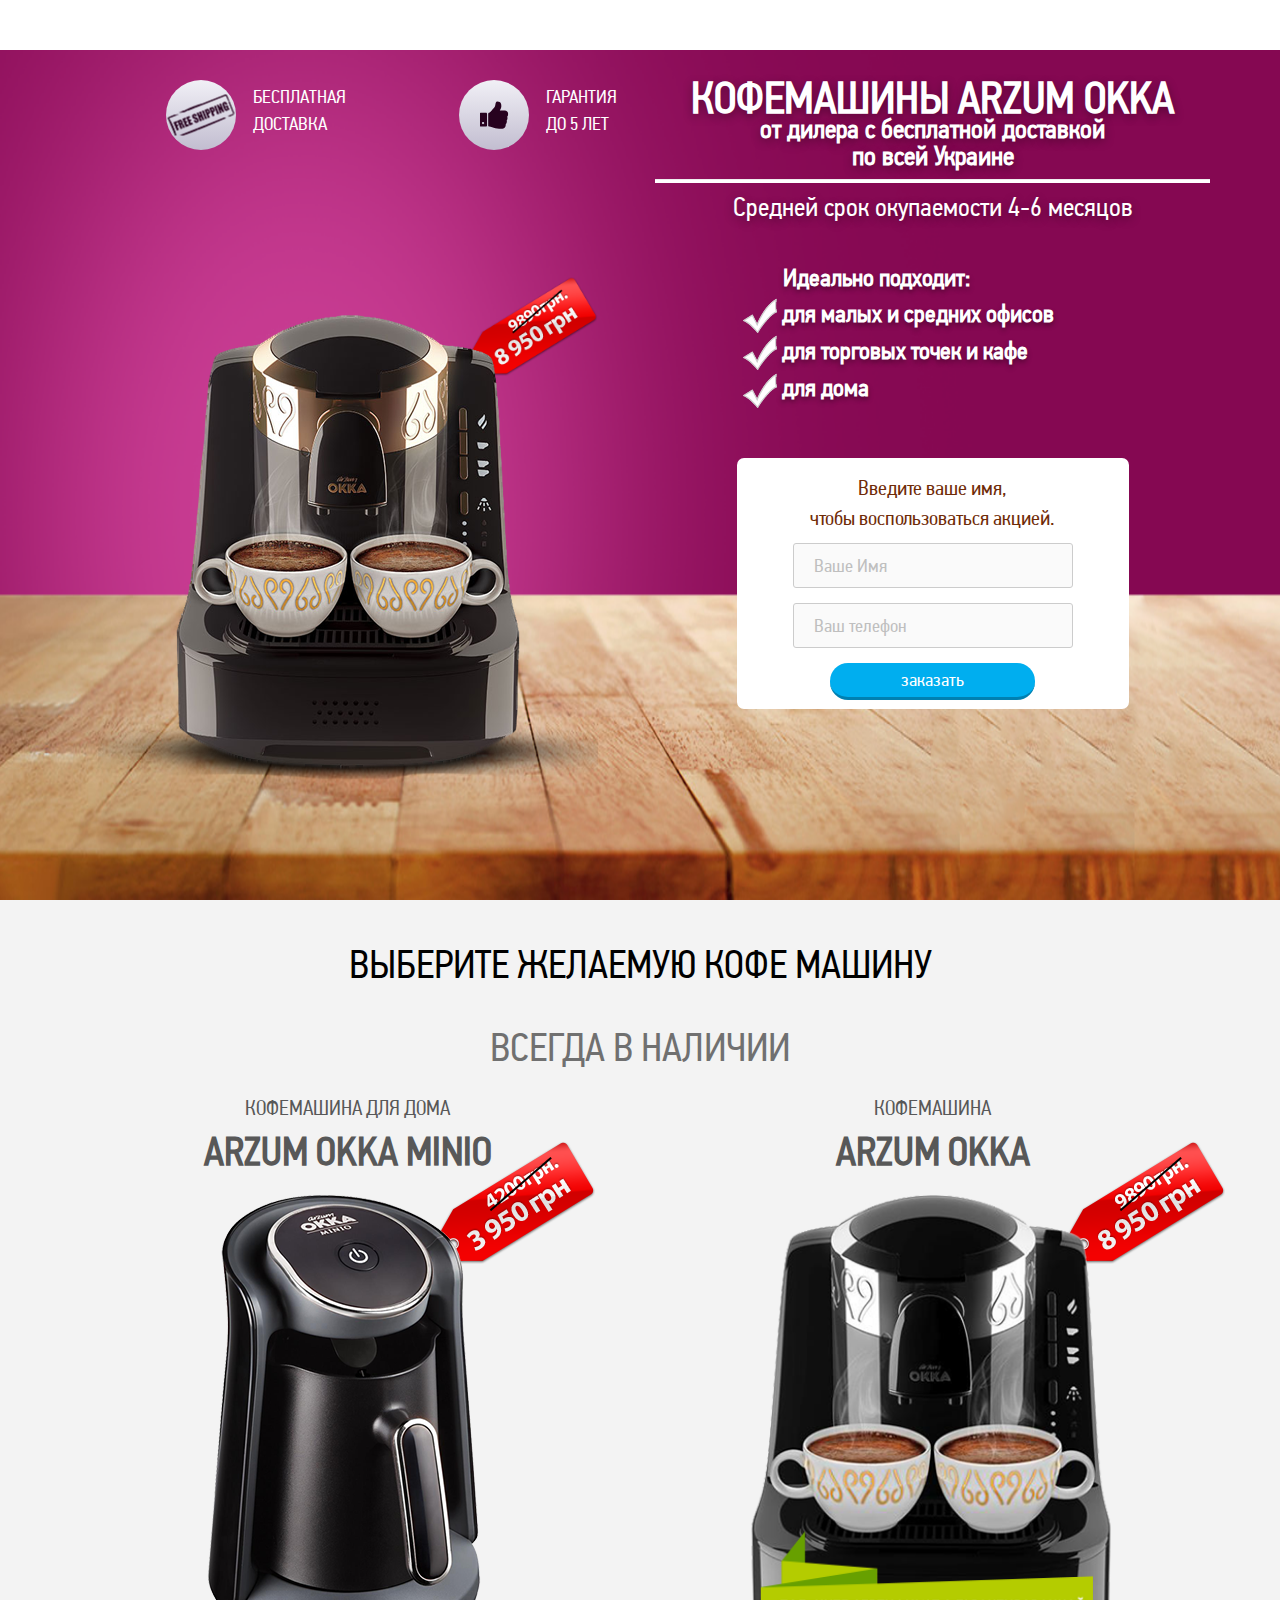
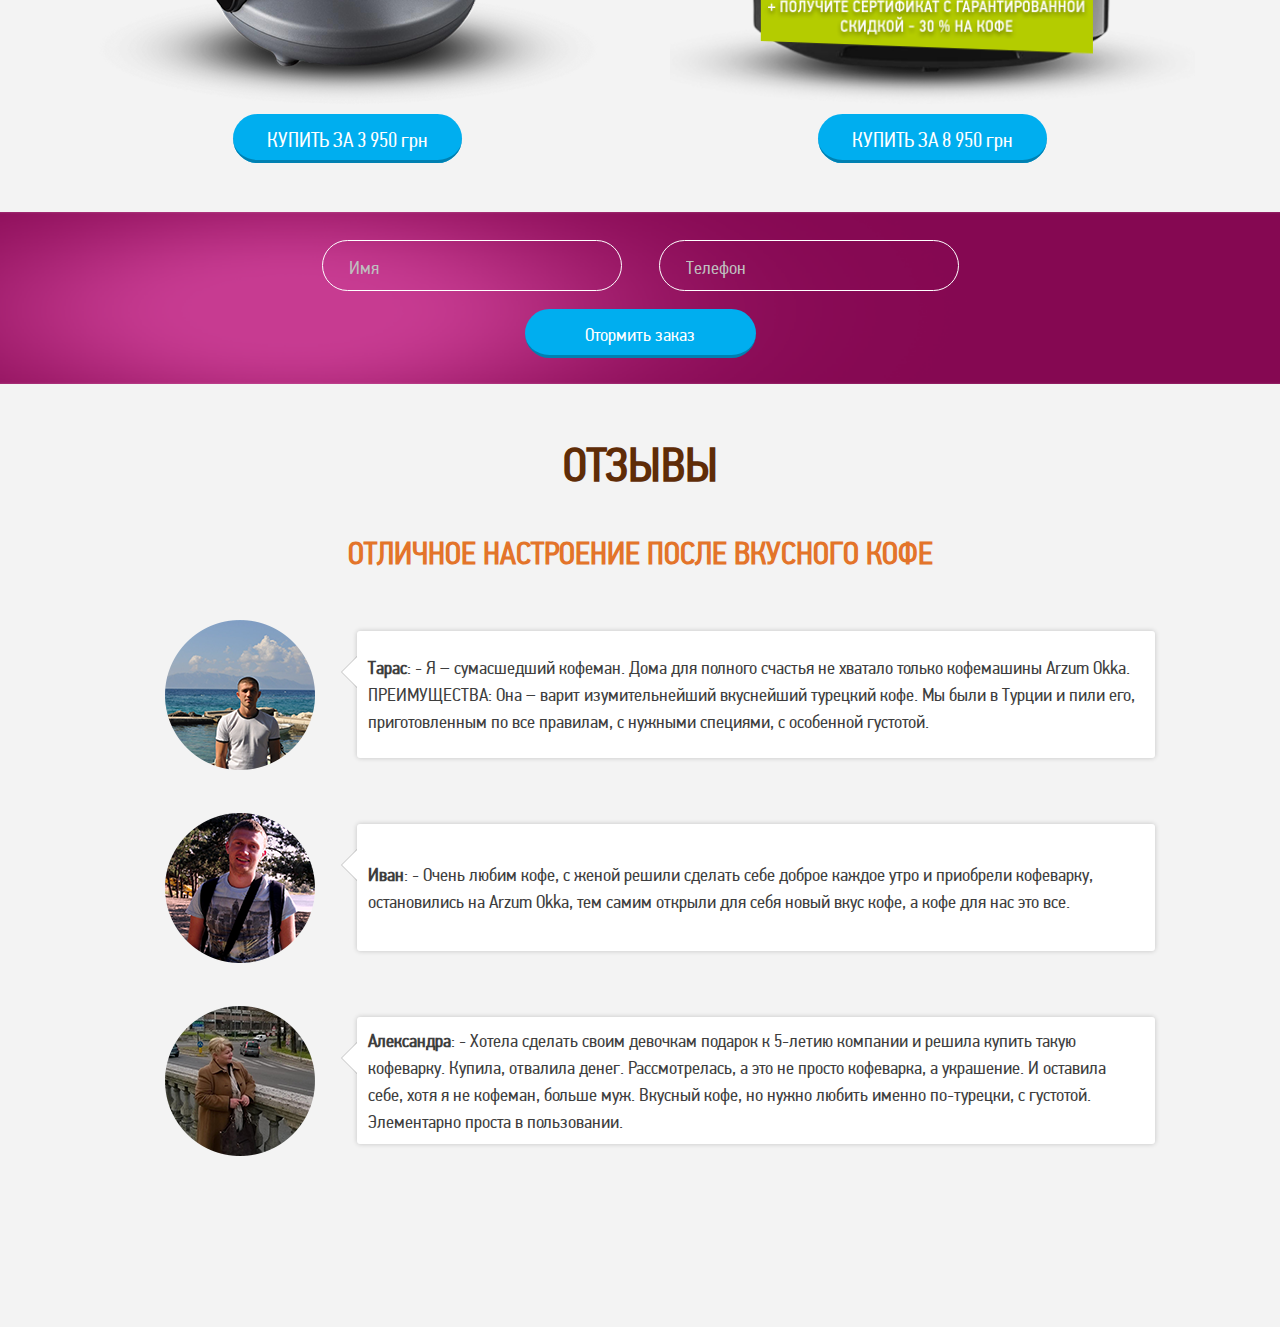
==== commit c8cbf9ff: "23/04" ====
--- a/index.html
+++ b/index.html
@@ -26,7 +26,7 @@
                 <div class="col-md-6">
                     <div class="MainLeft">
                         <div class="row">
-                            <div class="col-sm-6">
+                            <div class="col-xs-6">
                                 <div class="Delivery">
                                     <div class="Delivery_container Delivery_cust">
                                         <img src="images/MainScroll-icon1.png" class="DeliveryImg" alt="">
@@ -37,7 +37,7 @@
                                     </p>
                                 </div>
                             </div>
-                            <div class="col-sm-6">
+                            <div class="col-xs-6">
                                 <div class="Delivery">
                                     <div class="Delivery_container">
                                         <img src="images/MainScroll-icon2.svg" class="DeliveryImg" alt="">
@@ -66,6 +66,10 @@
                             <p class="TitleRecoupment">
                                 Средней срок окупаемости 4-6 месяцов
                             </p>
+                        </div>
+                        <div class="MobileImg hidden-lg hidden-md">
+                            <img src="images/MainScroll_bg5.png" class="MobileCoffe" alt="coffe">
+                            <img src="images/MainScroll-bg3.jpg" class="MobileTable" alt="coffe">
                         </div>
                         <div class="MainAdvantages">
                             <p class="AdvantagesTitle">
--- a/styles/main.css
+++ b/styles/main.css
@@ -186,6 +186,26 @@
   padding-top: 55px;
   margin-top: -50px;
 }
+.MobileImg .MobileCoffe {
+  width: 100%;
+  position: relative;
+  z-index: 2;
+  height: auto;
+  background-image: url(../images/Catalog_price2.png);
+  background-repeat: no-repeat;
+  background-position: 51rem 0;
+  background-size: auto;
+  padding-top: 50px;
+  margin-top: -50px;
+}
+.MobileImg .MobileTable {
+  height: 100%;
+  width: auto;
+  margin-top: -200px;
+  position: relative;
+  z-index: 1;
+  margin-left: -15px;
+}
 @media screen and (max-height: 699px) {
   .MainTitle {
     margin-bottom: 10px;
@@ -366,6 +386,142 @@
 @media screen and (max-width: 1024px) {
   .MainScroll {
     height: auto;
+  }
+}
+@media screen and (max-width: 768px) {
+  .MainCoffe {
+    display: none;
+  }
+  .MainTitle {
+    margin-top: 20px;
+  }
+  .MainScroll {
+    height: auto !important;
+    position: relative;
+    z-index: 10;
+    background-image: url("../images/MainScroll-bg1.png");
+    background-position: center center;
+    background-repeat: no-repeat;
+    background-size: 100% 100%;
+  }
+  .MainForm {
+    margin-top: 15px;
+    margin-bottom: 15px;
+  }
+  .MainAdvantages {
+    width: 250px;
+  }
+  .MainLeft .Delivery {
+    margin-top: 80px;
+  }
+  .MainLeft .Delivery .Delivery_container {
+    left: 0;
+    transform: translateX(0);
+  }
+  .MainLeft .Delivery .Delivery_container.Delivery_cust {
+    margin-right: 15px;
+  }
+  .MainLeft .Delivery .DeliveryText {
+    left: 0;
+    transform: translateX(0);
+    font-size: 19px;
+  }
+}
+@media screen and (min-width: 769px) and (max-width: 991px) {
+  .MobileImg .MobileTable {
+    margin-left: -25%;
+  }
+  .MainCoffe {
+    display: none;
+  }
+  .MainTitle {
+    margin-top: 20px;
+  }
+  .MainScroll {
+    height: auto !important;
+    position: relative;
+    z-index: 10;
+    background-image: url("../images/MainScroll-bg1.png");
+    background-position: center center;
+    background-repeat: no-repeat;
+    background-size: 100% 100%;
+  }
+  .MainForm {
+    margin-top: 15px;
+    margin-bottom: 15px;
+  }
+  .MainLeft .Delivery {
+    margin-top: 80px;
+  }
+  .MainLeft .Delivery .Delivery_container.Delivery_cust {
+    margin-right: 15px;
+  }
+  .MainLeft .Delivery .DeliveryText {
+    font-size: 19px;
+  }
+}
+@media screen and (max-width: 375px) {
+  .MobileImg .MobileCoffe {
+    width: 290px;
+    position: relative;
+    z-index: 2;
+    height: auto;
+    background-image: url(../images/Catalog_price2.png);
+    background-repeat: no-repeat;
+    background-position: 21.5rem 34px;
+    background-size: 75px 50px;
+    padding-top: 50px;
+    margin-top: -50px;
+  }
+  .MobileImg .MobileTable {
+    height: 100%;
+    width: auto;
+    margin-top: -200px;
+    position: relative;
+    z-index: 1;
+    margin-left: -15px;
+  }
+}
+@media screen and (min-width: 320px) and (max-width: 450px) {
+  .Delivery {
+    margin-top: 80px;
+  }
+  .Delivery .Delivery_container {
+    left: 50% !important;
+    transform: translateX(-50%) !important;
+    display: block !important;
+    margin-right: 15px;
+  }
+  .Delivery .Delivery_container.Delivery_cust {
+    margin-right: 0 !important;
+  }
+  .Delivery .DeliveryText {
+    text-align: center !important;
+    left: 50% !important;
+    transform: translateX(-50%) !important;
+    display: block !important;
+  }
+}
+@media screen and (min-width: 376px) and (max-width: 991px) {
+  .MobileImg .MobileCoffe {
+    width: 350px;
+    position: relative;
+    z-index: 2;
+    height: auto;
+    background-image: url(../images/Catalog_price2.png);
+    background-repeat: no-repeat;
+    background-position: 25.5rem 50px;
+    background-size: 100px 70px;
+    padding-top: 80px;
+    margin-top: -50px;
+  }
+  .MobileImg .MobileTable {
+    height: 100%;
+    width: auto;
+    margin-top: -200px;
+    position: relative;
+    z-index: 1;
+    margin-left: -15px;
   }
 }
 .Catalog {
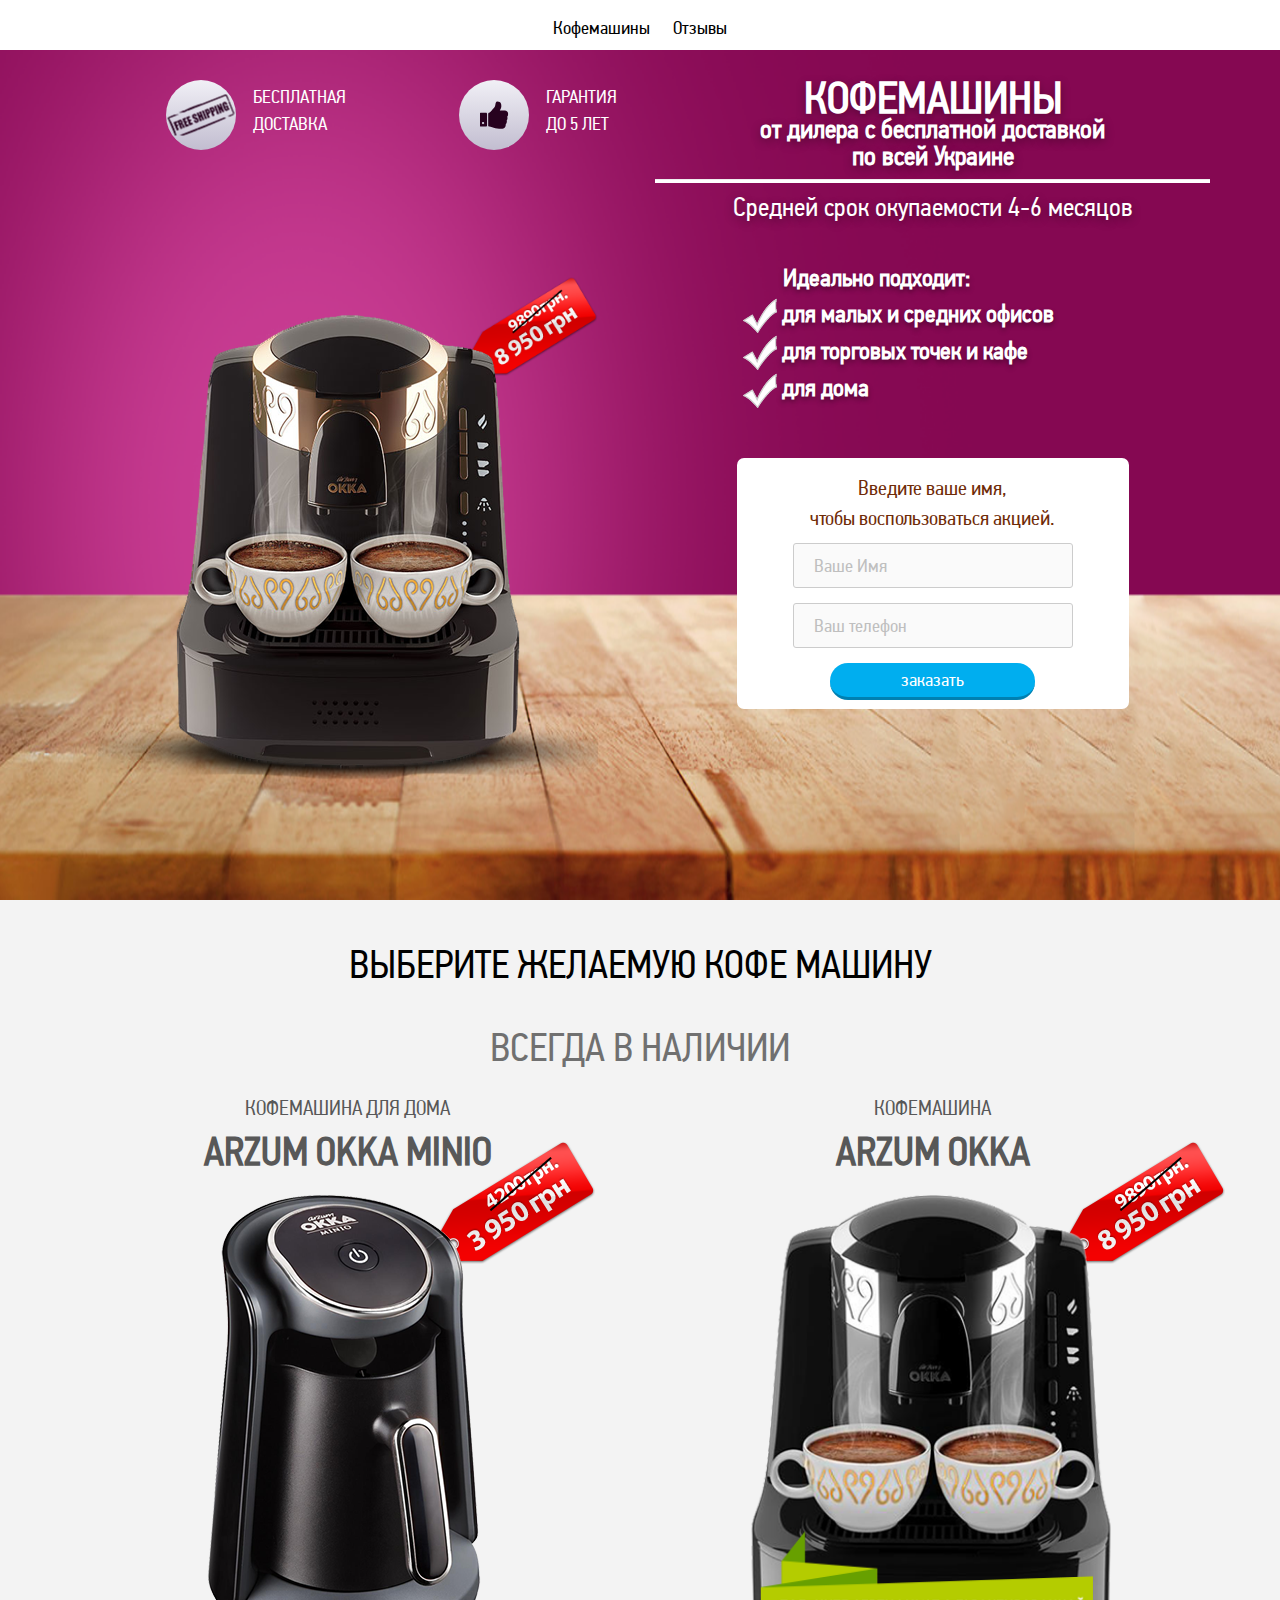
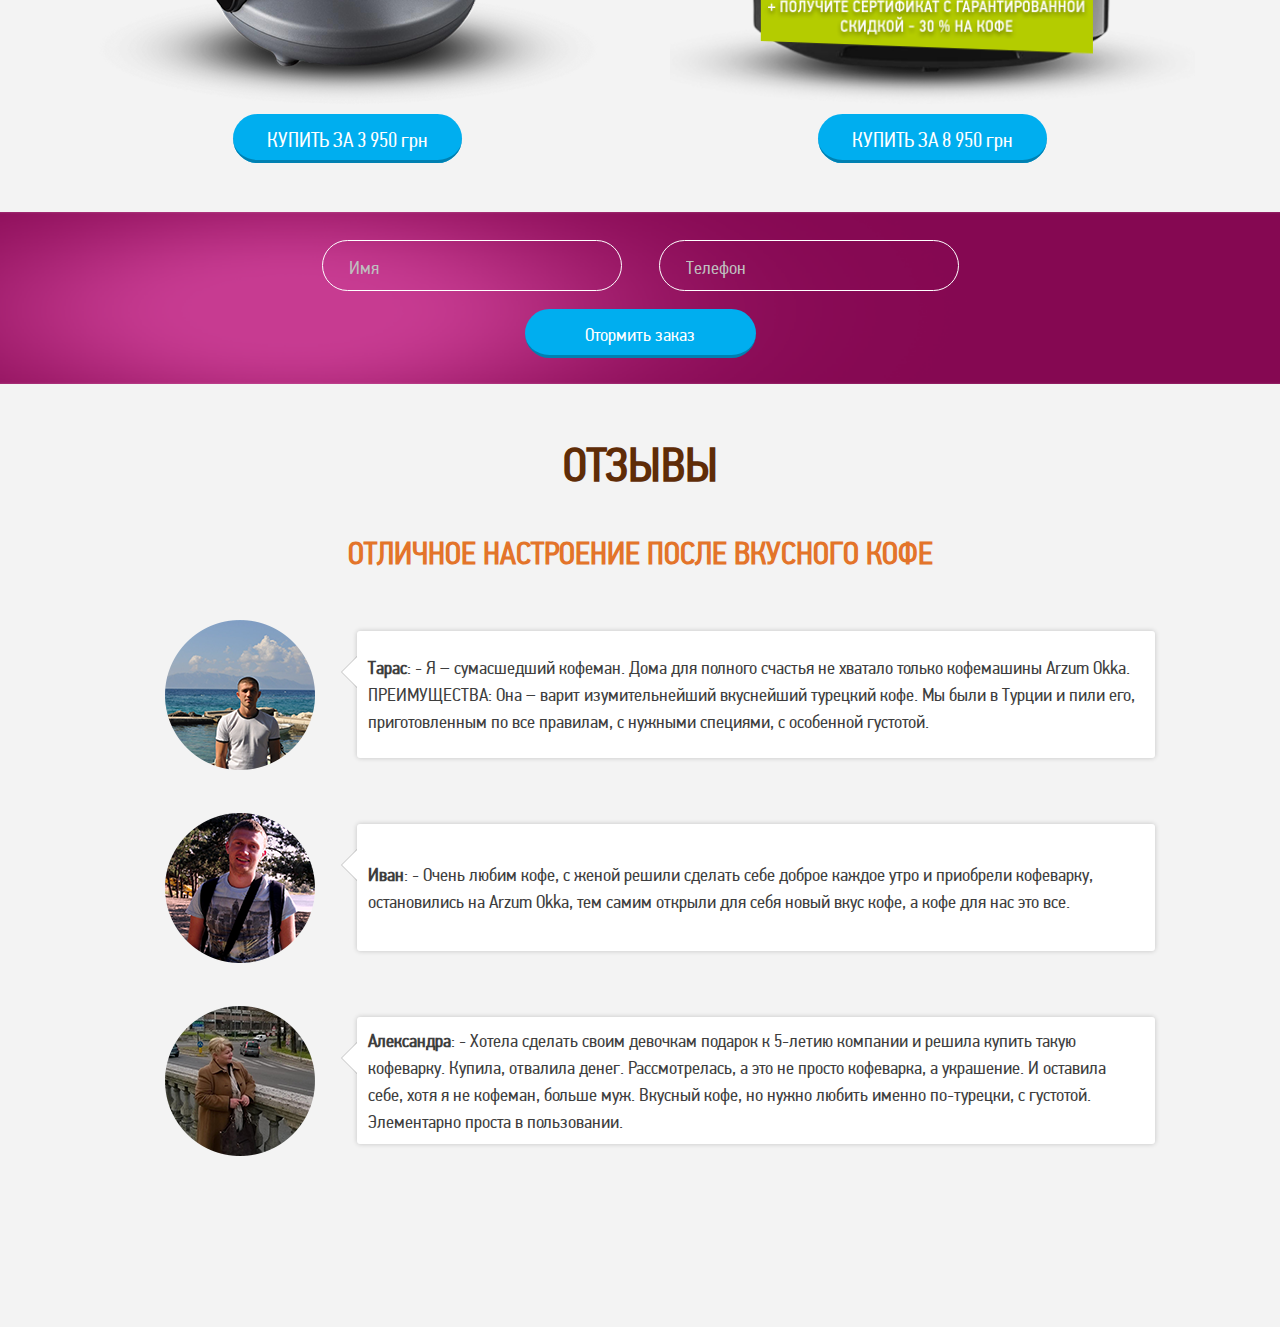
==== commit 20cade84: "change 24/04" ====
--- a/index.html
+++ b/index.html
@@ -13,7 +13,16 @@
     <div class="Header">
         <div class="container">
             <div class="row">
-                123123
+                <nav>
+                    <ul class="HeaderNav">
+                        <li>
+                            <a href="#Catalog" class="Link">Кофемашины</a>
+                        </li>
+                        <li>
+                            <a href="#Reviews" class="Link">Отзывы</a>
+                        </li>
+                    </ul>
+                </nav>
             </div>
         </div>
     </div>
@@ -55,7 +64,7 @@
                     <div class="MainRight text-center">
                         <div class="MainTitle text-center">
                             <p class="TitleName">
-                                Кофемашины ARZUM OKKA
+                                Кофемашины
                             </p>
                             <p class="TitleDelivery">
                                 от дилера с беcплатной доставкой <br>
@@ -114,7 +123,7 @@
         </div>
     </div>
 
-    <div class="Catalog text-center">
+    <div id="Catalog" class="Catalog text-center">
         <div class="container">
             <div class="row">
                 <div class="col-md-12">
@@ -185,7 +194,7 @@
         </div>
     </div>
 
-    <div class="Reviews text-center">
+    <div id="Reviews" class="Reviews text-center">
         <div class="container">
             <div class="row">
                 <div class="col-md-12">
--- a/styles/main.css
+++ b/styles/main.css
@@ -23,6 +23,34 @@
   height: 50px;
   background: white;
   color: white;
+}
+.HeaderNav {
+  list-style: none;
+  text-align: center;
+  padding-left: 0;
+}
+.HeaderNav li {
+  display: inline-block;
+  top: 50%;
+  position: relative;
+  transform: translateY(50%);
+}
+.HeaderNav li a {
+  font-size: 19px;
+  padding: 10px 10px;
+  color: black;
+  outline: none;
+  transition: border-bottom 0.3s;
+  border-bottom: 3px solid transparent;
+}
+.HeaderNav li a:hover {
+  text-decoration: none;
+  border-bottom: 3px solid #00aeef;
+}
+.HeaderNav li a:focus,
+.HeaderNav li a:active,
+.HeaderNav li a:link {
+  text-decoration: none;
 }
 .MainScroll {
   height: 100vh;
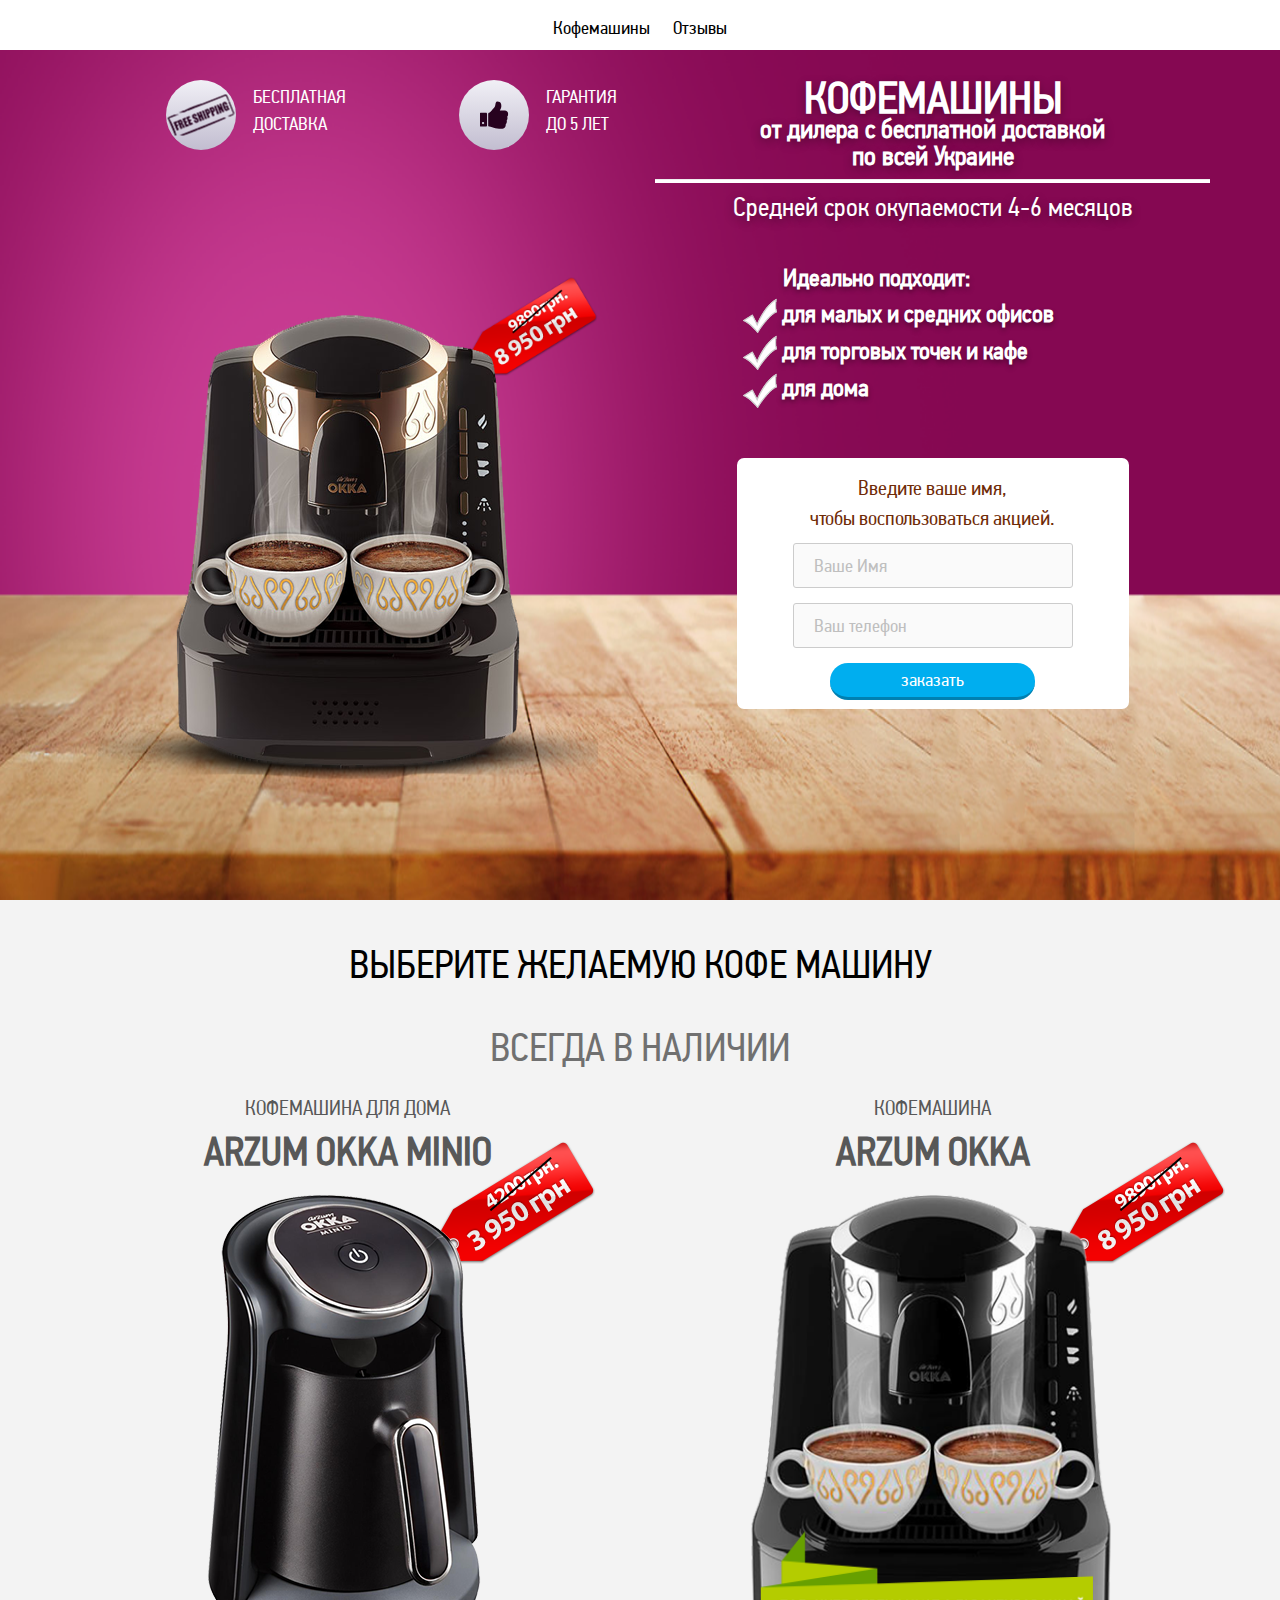
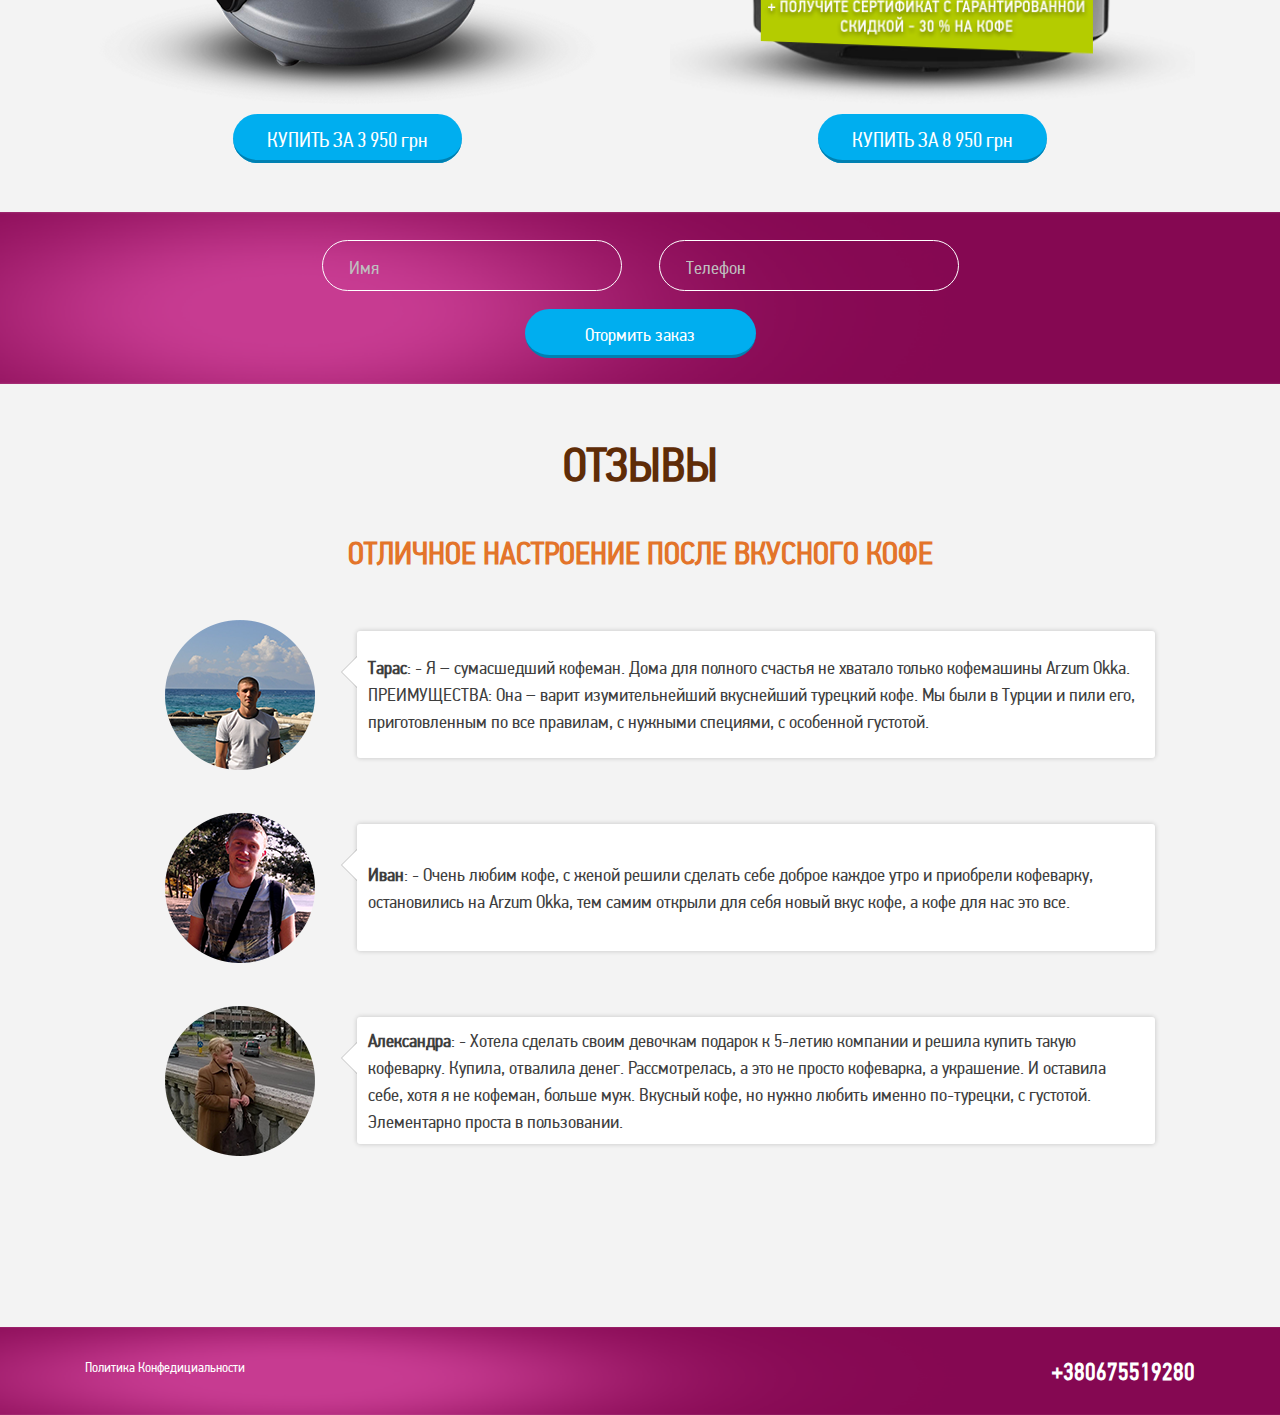
==== commit 48a10e65: "footer" ====
--- a/index.html
+++ b/index.html
@@ -257,7 +257,18 @@
 </main>
 
 <footer>
-
+    <div class="Footer">
+        <div class="container">
+            <div class="col-md-6">
+                <a href="#politics" data-toggle="modal" class="confedial">Политика Конфедициальности</a>
+            </div>
+            <div class="col-md-6">
+                <div class="FooterPhone">
+                    <a href="tel:+380675519280" class="phone">+380675519280</a>
+                </div>
+            </div>
+        </div>
+    </div>
 </footer>
 <div class="modal fade" id="1">
     <div class="modal-dialog">
@@ -497,7 +508,23 @@
         </div><!-- /.modal-content -->
     </div><!-- /.modal-dialog -->
 </div><!-- /.modal -->
-
+<div class="modal fade" id="politics" data-controller="ajax">
+    <div class="modal-dialog callback_customer">
+        <div class="modal-content callback_modal_cust">
+            <div class="modal-body politics_modal">
+                <!--<button type="button" class="close" data-dismiss="modal" aria-hidden="true">-->
+                    <!--<img src="/src/images/Modal-close.png" alt="close">-->
+                <!--</button>-->
+                <p class="politics__text">
+                    Здравствуйте, для нас важна безопасность и конфиденциальность ваших данных. Мы используем Cookies и данные
+                    сайтов Google adwords и Yandex metrica. Где анализируя ваши данные ( поведение на сайте ) мы делаем данный
+                    интернет продукт лучше для вас как посетителя. Третим лицам данные не передаются. Соблюдаются меры
+                    безопасности ваших данных согласно международных стандартов.
+                </p>
+            </div>
+        </div><!-- /.modal-content -->
+    </div><!-- /.modal-dialog -->
+</div><!-- /.modal -->
 
 <script src="bower_components/jquery/dist/jquery.min.js"></script>
 <script src="bower_components/bootstrap/dist/js/bootstrap.min.js"></script>
--- a/styles/main.css
+++ b/styles/main.css
@@ -889,6 +889,37 @@
     font-weight: 700;
   }
 }
+.Footer {
+  background-image: url("../images/formbg.png");
+  background-repeat: no-repeat;
+  background-position: center center;
+  background-size: 100% 100%;
+  padding: 28px 0 26px;
+}
+.Footer .confedial {
+  vertical-align: middle;
+  color: white;
+  font-size: 14px;
+}
+.Footer .confedial:hover,
+.Footer .confedial:focus,
+.Footer .confedial:active {
+  text-decoration: none;
+}
+.Footer .FooterPhone {
+  text-align: right;
+  vertical-align: middle;
+}
+.Footer .FooterPhone .phone {
+  font-size: 24px;
+  font-weight: 600;
+  color: white;
+}
+.Footer .FooterPhone .phone:hover,
+.Footer .FooterPhone .phone:focus,
+.Footer .FooterPhone .phone:active {
+  text-decoration: none;
+}
 .ModalForm {
   text-align: center;
   position: relative;
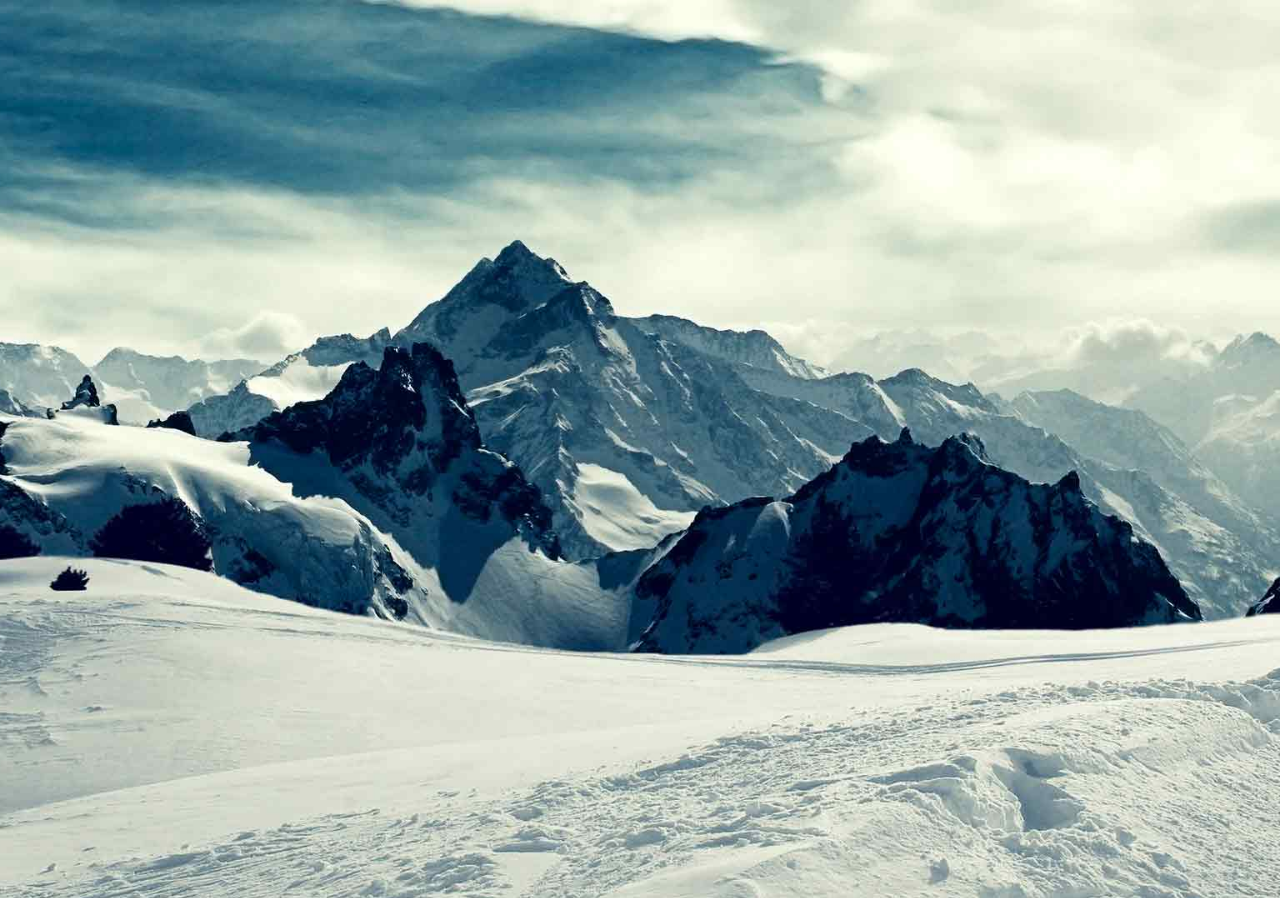
==== commit 8f6b9aa7: "it" ====
--- a/index.html
+++ b/index.html
@@ -1,534 +1,787 @@
 <!DOCTYPE html>
-<html lang="en">
+<html lang="en-us" class="no-js">
+
 <head>
-    <meta charset="UTF-8">
-    <meta name="viewport" content="width=device-width, initial-scale=1, maximum-scale=1, user-scalable=no">
-    <title>Coffe</title>
-    <link rel="stylesheet" href="styles/main.css">
-    <link rel="stylesheet" href="bower_components/slick-carousel/slick/slick.css">
-    <link rel="stylesheet" href="bower_components/slick-carousel/slick/slick-theme.css">
+    <meta charset="utf-8">
+    <title>Разработка сайтов</title>
+    <meta name="description" content="SEO продвижение ваших сайтов">
+    <meta name="viewport" content="width=device-width, initial-scale=1.0">
+    <meta name="author" content="Madeon08">
+
+    <!-- ================= Favicon ================== -->
+    <!-- Standard -->
+    <link rel="shortcut icon" href="img/favicon.png">
+    <!-- Retina iPad Touch Icon-->
+    <link rel="apple-touch-icon" sizes="144x144" href="img/favicon-retina-ipad.png">
+    <!-- Retina iPhone Touch Icon-->
+    <link rel="apple-touch-icon" sizes="114x114" href="img/favicon-retina-iphone.png">
+    <!-- Standard iPad Touch Icon-->
+    <link rel="apple-touch-icon" sizes="72x72" href="img/favicon-standard-ipad.png">
+    <!-- Standard iPhone Touch Icon-->
+    <link rel="apple-touch-icon" sizes="57x57" href="img/favicon-standard-iphone.png">
+
+    <!-- ============== Resources style ============== -->
+    <link rel="stylesheet" href="css/style.css"/>
+
+    <!-- Modernizr runs quickly on page load to detect features -->
+    <script src="js/modernizr.custom.js"></script>
 </head>
+
 <body>
-<header>
-    <div class="Header">
-        <div class="container">
+
+<!-- Page preloader
+<div id="loading">
+    <div id="preloader">
+        <span></span>
+        <span></span>
+    </div>
+</div>-->
+
+<!-- Overlay and Star effect -->
+<div class="global-overlay">
+    <div class="overlay skew-part">
+
+        <div id='stars'></div>
+        <div id='stars2'></div>
+        <div id='stars3'></div>
+
+    </div>
+
+</div>
+
+<!-- START - Home/Left Part -->
+<section id="left-side">
+
+    <!-- Your logo -->
+    <a href="http://conversionx.ru/"><img src="img/logo.png" alt="" class="brand-logo"/> </a>
+
+    <div class="content">
+
+        <h2 class="text-intro opacity-0" style="font-size: 30px;text-transform: uppercase;
+    font-weight: 600;"> Разработка сайтов приносящих прибыль</h2>
+
+
+        <h2 class="text-intro opacity-0" style="font-size: 20px;"> Уже разработали более 450 сайтов по разным услугам и
+            товарам</h2>
+        <h2 class="text-intro opacity-0" style="font-size: 20px;"> Узнайте стоимость вашего сайта прямо сейчас:</h2>
+        <nav style="padding-top:20px">
+            <ul>
+                <li>
+                    <a href="#" id="open-more-info" data-target="right-side" class="light-btn text-intro opacity-0">Кейсы
+                        и тарифы</a>
+                </li>
+                <li>
+                    <a data-dialog="somedialog2" class="action-btn trigger text-intro opacity-0">Узнать стоимость</a>
+                </li>
+            </ul>
+        </nav>
+
+    </div>
+
+    <!-- Social icons -->
+    <div class="social-icons">
+
+        <a href="https://www.facebook.com/iconversionx"><i class="fa fa-facebook"></i></a>
+        <a href="https://vk.com/conversionx"><i class="fa fa-vk"></i></a>
+        <a href="skype:verticalofis?add"><i class="fa fa-skype"></i></a>
+
+    </div>
+
+</section>
+<!-- END - Home/Left Part -->
+
+<!-- Cloud animation
+<div id="cloud-animation">
+
+    <img src="img/cloud-01.png" alt="" id="cloud1">
+    <img src="img/cloud-02.png" alt="" id="cloud2">
+    <img src="img/cloud-03.png" alt="" id="cloud3">
+    <img src="img/cloud-04.png" alt="" id="cloud4">
+
+</div> -->
+
+<!-- START - More Informations/Right Part -->
+<section id="right-side" class="hide-right">
+
+    <div class="content">
+
+        <!-- 	<h3>Стоимость разработки сайта</h3>
+
+
+               <div class="blocks">
+       <div class="block"><h2>Landing Page Start</h2><h2 class="text-intro opacity-0" style="font-size: 16px;"> ∙ индивидуальный дизайн<br>∙ верстка<br>∙ подключение форм</h2><h2>190$</h2></div>
+<div class="block"><h2>Landing Page Business</h2><h2 class="text-intro opacity-0" style="font-size: 16px;"> ∙ индивидуальный дизайн<br>∙ адаптивная верстка<br>∙ подключение форм<br>∙ логотип в подарок<br>∙ настройка яндекс метрики<br>∙ анимация элементов сайта<br>∙ виджет обратного звонка<br>∙ мультиленднг</h2><h2>490$</h2></div>
+<div class="block"><h2>Блог/сайт каталог</h2><h2>790$</h2></div>
+<div class="block"><h2>Интернет магазин</h2><h2>890$</h2></div>
+</div>-->
+
+
+        <br>
+        <div class="photo-line">
+            <h3 style="text-align: center;">Стоимость разработки сайта</h3>
+
+            <div class="my-gallery row" itemscope itemtype="http://schema.org/ImageGallery">
+
+                <!-- Item -->
+                <figure itemprop="associatedMedia" itemscope itemtype="http://schema.org/ImageObject"
+                        class="col-xs-12 col-sm-6 col-lg-6 clear-second">
+
+                    <!-- Link to the picture and to open the gallery / Fill up well the data-size property -->
+
+
+                    <!-- Picture's description below this one -->
+                    <figcaption itemprop="caption description">
+
+                        <div class="photo-details">
+
+                            <h4>Start Landing Page</h4>
+                            <h2 style="font-size: 2em;">190$</h2>
+
+                            <span class="border"></span>
+
+                            <p>
+                                Анализ ниши<br>
+                                Индивидуальный дизайн<br>
+                                Верстка <br>
+                                Подключение форм
+                            </p>
+                            <br><br>
+                            <a data-dialog="somedialog" data-toggle="modal" href="#modal-id" style="
+          padding: 0.7em 2em; background:#31708f;color:#fff;margin:10px;    border-radius: 3px;">Мне это
+                                подходит</a><br><br>
+                        </div>
+
+                    </figcaption>
+
+                </figure>
+
+                <!-- Item -->
+                <figure itemprop="associatedMedia" itemscope itemtype="http://schema.org/ImageObject"
+                        class="col-xs-12 col-sm-6 col-lg-6">
+
+                    <!-- Link to the picture and to open the gallery / Fill up well the data-size property -->
+
+
+                    <!-- Picture's description below this one -->
+                    <figcaption itemprop="caption description">
+
+                        <div class="photo-details">
+
+                            <h4>Business Landing</h4>
+                            <h2 style="font-size: 2em;">490$</h2>
+                            <span class="border" style="background:#c72459;"></span>
+
+                            <p> Анализ ниши<br>
+                                Индивидуальный дизайн<br>Адаптивная верстка<br>Подключение форм<br>+ Логотип в
+                                подарок<br> Настройка яндекс метрики<br>Анимация элементов сайта<br>Виджет обратного
+                                звонка<br> Мультилендинг
+                            </p>
+                            <br><br>
+                            <a style="
+          padding: 0.7em 2em; background:#31708f;color:#fff;margin:10px; border-radius: 3px;">Выбрать</a><br><br>
+                        </div>
+
+                    </figcaption>
+
+                </figure>
+
+                <!-- Item -->
+                <figure itemprop="associatedMedia" itemscope itemtype="http://schema.org/ImageObject"
+                        class="col-xs-12 col-sm-6 col-lg-6 clear-second">
+
+                    <!-- Link to the picture and to open the gallery / Fill up well the data-size property -->
+
+
+                    <!-- Picture's description below this one -->
+                    <figcaption itemprop="caption description">
+
+                        <div class="photo-details">
+
+                            <h4>Блог/каталог</h4>
+                            <h2 style="font-size: 2em;">790$</h2>
+                            <span class="border" style="background:#ea3434"></span>
+
+                            <p> Анализ ниши<br>
+                                Дизайн<br>Верстка<br>Натяжка на систему управления<br>Подключение форм<br>Логотип в
+                                подарок
+                                <br>Наполнение товарами<br>Настройка яндекс метрики<br>Виджет обратного звонка
+
+                            </p> <br><br>
+                            <a style="
+          padding: 0.7em 2em; background:#31708f;color:#fff;margin:10px;    border-radius: 3px;">Мне это
+                                подходит</a><br><br>
+
+                        </div>
+
+                    </figcaption>
+
+                </figure>
+
+                <!-- Item -->
+                <figure itemprop="associatedMedia" itemscope itemtype="http://schema.org/ImageObject"
+                        class="col-xs-12 col-sm-6 col-lg-6">
+
+                    <!-- Link to the picture and to open the gallery / Fill up well the data-size property -->
+
+
+                    <!-- Picture's description below this one -->
+                    <figcaption itemprop="caption description">
+
+                        <div class="photo-details">
+
+                            <h4>Интернет магазин
+                            </h4>
+                            <h2 style="font-size: 2em;">890$</h2>
+
+                            <span class="border" style="background:#00355f"> </span>
+
+                            <p> Анализ ниши<br>
+                                Дизайн<br>Верстка<br>Натяжка на систему управления<br>Подключение форм<br>Логотип в
+                                подарок
+                                <br>Настройка яндекс метрики<br>Виджет обратного звонка
+
+                            </p>
+
+
+                            <br><br>
+                            <a style="
+          padding: 0.7em 2em; background:#31708f;color:#fff;margin:10px;    border-radius: 3px;">Мне это
+                                подходит</a><br><br>
+                        </div>
+
+                    </figcaption>
+
+                </figure>
+
+            </div>
+
+        </div>
+
+        <span class="separator"></span>
+
+        <div class="photo-line">
+            <h3 style="color:#000;text-align: center;">Выполненные проекты</h3>
+
+            <div class="my-gallery row" itemscope itemtype="http://schema.org/ImageGallery">
+
+                <!-- Item -->
+                <figure itemprop="associatedMedia" itemscope itemtype="http://schema.org/ImageObject"
+                        class="col-xs-12 col-sm-6 col-lg-6 clear-second">
+
+                    <!-- Link to the picture and to open the gallery / Fill up well the data-size property -->
+                    <a class="box-picture" href="img/gallery-1.jpg" itemprop="contentUrl" data-size="1920x1280">
+
+                        <!-- Your picture -->
+                        <img src="img/gallery-1.jpg" itemprop="thumbnail" alt="This is my work" class="img-responsive"/>
+                        <p>Click</p>
+
+                    </a>
+
+                    <!-- Picture's description below this one -->
+                    <figcaption itemprop="caption description">
+
+                        <div class="photo-details">
+
+                            <h4>Landing Page по продаже шуб</h4>
+
+
+                        </div>
+
+                    </figcaption>
+
+                </figure>
+
+                <!-- Item -->
+                <figure itemprop="associatedMedia" itemscope itemtype="http://schema.org/ImageObject"
+                        class="col-xs-12 col-sm-6 col-lg-6">
+
+                    <!-- Link to the picture and to open the gallery / Fill up well the data-size property -->
+                    <a class="box-picture" href="img/gallery-2.jpg" itemprop="contentUrl" data-size="1920x1280">
+
+                        <!-- Your picture -->
+                        <img src="img/gallery-2.jpg" itemprop="thumbnail" alt="This is my work" class="img-responsive"/>
+                        <p>Click</p>
+
+                    </a>
+
+                    <!-- Picture's description below this one -->
+                    <figcaption itemprop="caption description">
+
+                        <div class="photo-details">
+
+                            <h4>Сайт сорревнований по триатлону</h4>
+
+
+                        </div>
+
+                    </figcaption>
+
+                </figure>
+
+                <!-- Item -->
+                <figure itemprop="associatedMedia" itemscope itemtype="http://schema.org/ImageObject"
+                        class="col-xs-12 col-sm-6 col-lg-6 clear-second">
+
+                    <!-- Link to the picture and to open the gallery / Fill up well the data-size property -->
+                    <a class="box-picture" href="img/gallery-3.jpg" itemprop="contentUrl" data-size="1920x1280">
+
+                        <!-- Your picture -->
+                        <img src="img/gallery-3.jpg" itemprop="thumbnail" alt="This is my work" class="img-responsive"/>
+
+                        <p>Click</p>
+
+                    </a>
+
+                    <!-- Picture's description below this one -->
+                    <figcaption itemprop="caption description">
+
+                        <div class="photo-details">
+
+                            <h4>Copter Club</h4>
+
+
+                        </div>
+
+                    </figcaption>
+
+                </figure>
+
+                <!-- Item -->
+                <figure itemprop="associatedMedia" itemscope itemtype="http://schema.org/ImageObject"
+                        class="col-xs-12 col-sm-6 col-lg-6">
+
+                    <!-- Link to the picture and to open the gallery / Fill up well the data-size property -->
+                    <a class="box-picture" href="img/gallery-4.jpg" itemprop="contentUrl" data-size="1920x1280">
+
+                        <!-- Your picture -->
+                        <img src="img/gallery-4.jpg" itemprop="thumbnail" alt="This is my work" class="img-responsive"/>
+
+                        <p>Текст</p>
+
+                    </a>
+
+                    <!-- Picture's description below this one -->
+                    <figcaption itemprop="caption description">
+
+                        <div class="photo-details">
+
+                            <h4>Сайт по разработке приложений
+                            </h4>
+
+
+                        </div>
+
+                    </figcaption>
+
+                </figure>
+
+            </div>
+
+        </div>
+
+        <span class="separator"></span>
+
+        <h3>Оставить заявку на разработку сайта</h3>
+
+        <p style="color:black;text-align: center;">Введите данные, мы свяжемся в течение 10 минут для уточнения деталей
+            проекта</p>
+
+        <!-- START - Contact Form -->
+        <form id="contact-form" name="contact-form" method="POST" data-name="Contact Form">
+
             <div class="row">
-                <nav>
-                    <ul class="HeaderNav">
-                        <li>
-                            <a href="#Catalog" class="Link">Кофемашины</a>
-                        </li>
-                        <li>
-                            <a href="#Reviews" class="Link">Отзывы</a>
-                        </li>
-                    </ul>
-                </nav>
-            </div>
+
+                <!-- Full name -->
+                <div class="col-xs-12 col-sm-6 col-lg-6">
+                    <div class="form-group">
+                        <input type="text" id="name" class="form form-control" placeholder="Ваш телефон"
+                               onfocus="this.placeholder = ''" onblur="this.placeholder = 'Введите ваш телефон'"
+                               name="name" data-name="Name">
+                    </div>
+                </div>
+
+                <!-- E-mail -->
+                <div class="col-xs-12 col-sm-6 col-lg-6">
+                    <div class="form-group">
+                        <input type="email" id="email" class="form form-control" placeholder="Ваша ниша"
+                               onfocus="this.placeholder = ''" onblur="this.placeholder = 'Ваш сайт для анализа'"
+                               name="email-address" data-name="Email Address">
+                    </div>
+                </div>
+
+
+            </div>
+
+            <!-- Button submit -->
+            <button type="submit" id="valid-form" class="btn btn-color">ЗАКАЗАТЬ</button>
+
+        </form>
+        <!-- END - Contact Form -->
+
+        <!-- Answer for the contact form is displayed in the next div, do not remove it. -->
+        <div id="block-answer">
+
+            <div id="answer"></div>
+
         </div>
+
+        <div class="info-contact row">
+
+            <div class="col-xs-12 col-sm-4 col-lg-4 item-map">
+                <div class="contact-item"><i class="icon ion-ios-telephone"></i>
+                    <p>Viber/Watsapp: <br>+38 073 042 0000
+                    </p>
+                </div>
+            </div>
+
+            <div class="col-xs-12 col-sm-4 col-lg-4 item-map">
+                <div class="contact-item"><i class="icon ion-ios-location"></i>
+                    <p>Киев</p>
+                </div>
+            </div>
+
+            <div class="col-xs-12 col-sm-4 col-lg-4 item-map">
+                <div class="contact-item"><i class="icon ion-ios-email"></i>
+                    <p>verticalofis@mail.ru
+                    </p>
+                </div>
+            </div>
+
+        </div>
+
     </div>
-</header>
-
-<main>
-    <div class="MainScroll">
-        <div class="container">
-            <div class="row">
-                <div class="col-md-6">
-                    <div class="MainLeft">
-                        <div class="row">
-                            <div class="col-xs-6">
-                                <div class="Delivery">
-                                    <div class="Delivery_container Delivery_cust">
-                                        <img src="images/MainScroll-icon1.png" class="DeliveryImg" alt="">
-                                    </div>
-                                    <p class="DeliveryText">
-                                        Бесплатная <br>
-                                        доставка
-                                    </p>
-                                </div>
-                            </div>
-                            <div class="col-xs-6">
-                                <div class="Delivery">
-                                    <div class="Delivery_container">
-                                        <img src="images/MainScroll-icon2.svg" class="DeliveryImg" alt="">
-                                    </div>
-                                    <p class="DeliveryText">
-                                        гарантия <br>
-                                        до 5 лет
-                                    </p>
-                                </div>
-                            </div>
-                        </div>
+    <!-- /. Content -->
+
+    <footer>
+
+        <p>#madeinconversionx</p>
+
+    </footer>
+
+</section>
+<!-- START - More Informations/Right Part -->
+
+<!-- Button Cross to close the More Informations/Right Part -->
+<button id="close-more-info" class="hide-close"><i class="icon ion-ios-close-outline"></i></button>
+
+<!-- START - Newsletter Popup -->
+<div id="somedialog" class="dialog">
+
+    <div class="dialog__overlay"></div>
+
+    <div class="dialog__content">
+
+        <div class="dialog-inner">
+
+            <h4>Расчитать стоимость</h4>
+
+
+            <p style="margin-bottom: 15px">Введите данные, мы свяжемся в течение 10 минут для уточнения деталей
+                проекта</strong></p>
+
+            <!-- Newsletter Form -->
+
+
+            <form id="contact-form2" name="contact-form" method="POST" data-name="Contact Form">
+
+                <div class="form-group">
+
+
+                    <!-- Field  -->
+                    <input style="height:50px" type="text" id="name2" class="form form-control"
+                           placeholder="Ваш телефон" onfocus="this.placeholder = ''"
+                           onblur="this.placeholder = 'Введите ваш телефон'" name="name" data-name="Name">
+
+
+                    <!-- Spinner top left during the submission -->
+                    <i class="fa fa-spinner opacity-0"></i>
+
+                    <!-- Button -->
+                    <button style="margin-top: 20px;
+    color: #fff;
+    background: #31708f;
+    width: 100%;" type="submit" id="valid-form" class="btn btn-lg submit">Узнать стоимость
+                    </button>
+
+                    <div class="clear"></div>
+
+
+                </div>
+
+            </form>
+
+
+            <!-- Answer for the contact form is displayed in the next div, do not remove it. -->
+            <div id="block-answer">
+
+                <div id="answer"></div>
+
+            </div>
+
+
+            <!-- /. Newsletter Form -->
+
+        </div>
+        <!-- /. dialog-inner -->
+
+        <!-- Button Cross to close the Newsletter Popup -->
+        <button class="close-newsletter" data-dialog-close><i class="icon ion-close-round"></i></button>
+
+    </div>
+    <!-- /. dialog__content -->
+
+</div>
+<!-- END - Newsletter Popup -->
+<!-- START - Newsletter Popup -->
+<div id="somedialog2" class="dialog">
+
+    <div class="dialog__overlay"></div>
+
+    <div class="dialog__content">
+
+        <div class="dialog-inner">
+
+            <h4>Расчитать стоимость</h4>
+
+
+            <p style="margin-bottom: 15px">Введите данные, мы свяжемся в течение 10 минут для уточнения деталей
+                проекта</strong></p>
+
+            <!-- Newsletter Form -->
+
+
+            <form id="contact-form2" name="contact-form" method="POST" data-name="Contact Form">
+
+                <div class="form-group">
+
+
+                    <!-- Field  -->
+                    <input style="height:50px" type="text" id="name2" class="form form-control"
+                           placeholder="Ваш телефон" onfocus="this.placeholder = ''"
+                           onblur="this.placeholder = 'Введите ваш телефон'" name="name" data-name="Name">
+
+
+                    <!-- Spinner top left during the submission -->
+                    <i class="fa fa-spinner opacity-0"></i>
+
+                    <!-- Button -->
+                    <button style="margin-top: 20px;
+    color: #fff;
+    background: #31708f;
+    width: 100%;" type="submit" id="valid-form" class="btn btn-lg submit">Узнать стоимость
+                    </button>
+
+                    <div class="clear"></div>
+
+
+                </div>
+
+            </form>
+
+
+            <!-- Answer for the contact form is displayed in the next div, do not remove it. -->
+            <div id="block-answer">
+
+                <div id="answer"></div>
+
+            </div>
+
+
+            <!-- /. Newsletter Form -->
+
+        </div>
+        <!-- /. dialog-inner -->
+
+        <!-- Button Cross to close the Newsletter Popup -->
+        <button class="close-newsletter" data-dialog-close><i class="icon ion-close-round"></i></button>
+
+    </div>
+    <!-- /. dialog__content -->
+
+</div>
+<!-- END - Newsletter Popup -->
+
+<div class="modal fade" id="modal-id">
+    <div class="modal-dialog dialog__content2">
+        <div class="modal-content">
+            <div class="dialog-inner">
+
+                <h4>Расчитать стоимость</h4>
+
+
+                <p style="margin-bottom: 15px">Введите данные, мы свяжемся в течение 10 минут для уточнения деталей
+                    проекта</strong></p>
+
+                <!-- Newsletter Form -->
+
+
+                <form id="contact-form2" name="contact-form" method="POST" data-name="Contact Form">
+
+                    <div class="form-group">
+
+
+                        <!-- Field  -->
+                        <input style="height:50px" type="text" id="name2" class="form form-control"
+                               placeholder="Ваш телефон" onfocus="this.placeholder = ''"
+                               onblur="this.placeholder = 'Введите ваш телефон'" name="name" data-name="Name">
+
+
+                        <!-- Spinner top left during the submission -->
+                        <i class="fa fa-spinner opacity-0"></i>
+
+                        <!-- Button -->
+                        <button style="margin-top: 20px;
+    color: #fff;
+    background: #31708f;
+    width: 100%;" type="submit" id="valid-form" class="btn btn-lg submit">Узнать стоимость
+                        </button>
+
+                        <div class="clear"></div>
+
+
                     </div>
-                </div>
-                <div class="col-md-6">
-                    <div class="MainRight text-center">
-                        <div class="MainTitle text-center">
-                            <p class="TitleName">
-                                Кофемашины
-                            </p>
-                            <p class="TitleDelivery">
-                                от дилера с беcплатной доставкой <br>
-                                по всей Украине
-                            </p>
-                            <!--<img src="images/MainScroll_border.png" alt="title">-->
-                            <hr class="TitleBorder">
-                            <p class="TitleRecoupment">
-                                Средней срок окупаемости 4-6 месяцов
-                            </p>
-                        </div>
-                        <div class="MobileImg hidden-lg hidden-md">
-                            <img src="images/MainScroll_bg5.png" class="MobileCoffe" alt="coffe">
-                            <img src="images/MainScroll-bg3.jpg" class="MobileTable" alt="coffe">
-                        </div>
-                        <div class="MainAdvantages">
-                            <p class="AdvantagesTitle">
-                                Идеально подходит:
-                            </p>
-                            <p class="AdvantagesDesc">
-                                <img src="images/MainScroll_check.png" alt="check">
-                                для малых и средних офисов
-                            </p>
-                            <p class="AdvantagesDesc">
-                                <img src="images/MainScroll_check.png" alt="check">
-                                для торговых точек и кафе
-                            </p>
-                            <p class="AdvantagesDesc">
-                                <img src="images/MainScroll_check.png" alt="check">
-                                для дома
-                            </p>
-                        </div>
-                        <div class="MainForm">
-                            <form class="form" action="mail.php" method="POST" data-controller="ajax">
-                                <!--<div class="form__line">Ваше ім'я</div>-->
-                                <input type="hidden" name="subject" value="Заявка с сайта">
-                                <div class="FormGroup">
-                                    <p class="MainForm_title">
-                                        Введите ваше имя, <br>
-                                        чтобы воспользоваться акцией.
-                                    </p>
-                                    <input name="name" type="text" class="MainInput" placeholder="Ваше Имя" required>
-                                    <input name="phone" type="text" class="MainInput" placeholder='Ваш телефон' required>
-                                </div>
-                                <button class="MainButton">заказать</button>
-                            </form>
-                        </div>
-                    </div>
-                </div>
-                <div class="col-md-6">
-                    <div class="MainCoffe">
-                        <img src="images/MainScroll_bg5.png" alt="coffe">
-                    </div>
-                </div>
-            </div>
-        </div>
-    </div>
-
-    <div id="Catalog" class="Catalog text-center">
-        <div class="container">
-            <div class="row">
-                <div class="col-md-12">
-                    <div class="CatalogTitle">
-                        <p class="Title_first">
-                            Выберите желаемую кофе машину
-                        </p>
-                        <p class="Title_second">
-                            Всегда в наличии
-                        </p>
-                    </div>
-                </div>
-                <div class="col-md-6">
-                    <div class="Product">
-                        <div class="ProductTitle">
-                            <p class="Title_for">
-                                КОФЕМАШИНА ДЛЯ ДОМА
-                            </p>
-                            <p class="Title_name">
-                                Arzum OKKA Minio
-                            </p>
-                        </div>
-                        <div class="ProductImg Img_left">
-                            <img src="images/Catalog_item1.png" alt="Coffe">
-                        </div>
-                        <div class="ProductBtn">
-                            <a href="#1" data-toggle="modal">КУПИТЬ ЗА 3 950 грн</a>
-                        </div>
-                    </div>
-                </div>
-                <div class="col-md-6">
-                    <div class="Product">
-                        <div class="ProductTitle">
-                            <p class="Title_for">
-                                КОФЕМАШИНА
-                            </p>
-                            <p class="Title_name">
-                                Arzum OKKA
-                            </p>
-                        </div>
-                        <div class="ProductImg Img_right">
-                            <img src="images/Catalog_item2.png" alt="Coffe">
-                        </div>
-                        <div class="ProductBtn">
-                            <a href="#2" data-toggle="modal">КУПИТЬ ЗА 8 950 грн</a>
-                        </div>
-                    </div>
-                </div>
-            </div>
-        </div>
-    </div>
-
-    <div class="Form text-center">
-        <div class="container">
-            <div class="row">
-                <div class="col-xs-12">
-                    <form class="form" action="mail.php" method="POST" data-controller="ajax">
-                        <!--<div class="form__line">Ваше ім'я</div>-->
-                        <input type="hidden" name="subject" value="Заявка с сайта">
-                        <div class="Form-group">
-                            <input name="name" type="text" class="form__input" placeholder="Имя" required>
-                            <input name="phone" type="text" class="form__input" placeholder='Телефон' required>
-                        </div>
-                        <button class="button">Отормить заказ</button>
-                    </form>
-                </div>
-            </div>
-        </div>
-    </div>
-
-    <div id="Reviews" class="Reviews text-center">
-        <div class="container">
-            <div class="row">
-                <div class="col-md-12">
-                    <div class="ReviewsTitle">
-                        <p class="Title_first">
-                            Отзывы
-                        </p>
-                        <p class="Title_second">
-                            Отличное настроение после вкусного кофе
-                        </p>
-                    </div>
-                </div>
-                <div class="col-md-12">
-                    <div class="Review">
-                        <div class="ReviewImg">
-                            <img src="images/Reviews_item1.png" alt="photo">
-                        </div>
-                        <div class="ReviewText">
-                            <p>
-                                <span>Тарас</span>: - Я – сумасшедший кофеман. Дома для полного счастья не хватало
-                                только кофемашины
-                                Arzum Okka. ПРЕИМУЩЕСТВА: Она – варит изумительнейший вкуснейший турецкий кофе.
-                                Мы были в Турции и пили его, приготовленным по все правилам, с нужными специями, с
-                                особенной густотой.
-                            </p>
-                        </div>
-                    </div>
-                    <div class="Review">
-                        <div class="ReviewImg">
-                            <img src="images/Reviews_item2.png" alt="photo">
-                        </div>
-                        <div class="ReviewText">
-                            <p>
-                                <span>Иван</span>: - Очень любим кофе, с женой решили сделать себе доброе каждое утро и
-                                приобрели
-                                кофеварку, остановились на Arzum Okka, тем самим открыли для себя новый вкус кофе, а
-                                кофе для нас это все.
-                            </p>
-                        </div>
-                    </div>
-                    <div class="Review">
-                        <div class="ReviewImg">
-                            <img src="images/Reviews_item3.png" alt="photo">
-                        </div>
-                        <div class="ReviewText">
-                            <p>
-                                <span>Александра</span>: - Хотела сделать своим девочкам подарок к 5-летию компании и
-                                решила купить
-                                такую кофеварку. Купила, отвалила денег. Рассмотрелась, а это не просто кофеварка, а
-                                украшение. И оставила себе, хотя я не кофеман, больше муж. Вкусный кофе, но нужно любить
-                                именно по-турецки, с густотой. Элементарно проста в пользовании.
-                            </p>
-                        </div>
-                    </div>
-                </div>
-            </div>
-        </div>
-    </div>
-
-</main>
-
-<footer>
-    <div class="Footer">
-        <div class="container">
-            <div class="col-md-6">
-                <a href="#politics" data-toggle="modal" class="confedial">Политика Конфедициальности</a>
-            </div>
-            <div class="col-md-6">
-                <div class="FooterPhone">
-                    <a href="tel:+380675519280" class="phone">+380675519280</a>
-                </div>
-            </div>
-        </div>
-    </div>
-</footer>
-<div class="modal fade" id="1">
-    <div class="modal-dialog">
-        <div class="modal-content">
-            <div class="modal-body">
-                <button type="button" class="close" data-dismiss="modal" aria-hidden="true">
-                    <!--<img src="images/Modal-close.png" alt="close">-->
-                </button>
-                <div class="ModalForm">
-                    <form class="form" action="mail.php" method="POST" data-controller="ajax">
-                        <!--<div class="form__line">Ваше ім'я</div>-->
-                        <input type="hidden" name="subject" value="Заявка с сайта">
-                        <div class="FormGroup">
-                            <p class="ModalTitle_name">
-                                Arzum OKKA Minio
-                            </p>
-                            <p class="ModalTitle_guarantee">
-                                ГАРАНТИЯ ДО 3 ЛЕТ
-                            </p>
-                            <input name="name" type="text" class="ModalInput" placeholder="Ваше Имя" required>
-                            <input name="phone" type="text" class="ModalInput" placeholder='Ваш телефон' required>
-                        </div>
-                        <button class="ModalButton">заказать</button>
-                    </form>
-                </div>
-                <div class="Carousel_block">
-
-                    <div class="slider-for">
-                        <div class="slider-for_item">
-                            <div class="SliderItem_text">
-                                <p class="SlideTitle">
-                                    Свежезаваренный кофе
-                                    по-турецки за 40 секунд!
-                                </p>
-                                <p class="SlideDesc">
-                                    Идеально подходит
-                                    для дома
-                                </p>
-                            </div>
-                            <div class="SliderItem_img">
-                                <img src="images/Modal_BigImg2.png" alt="coffe">
-                            </div>
-                        </div>
-                        <div class="slider-for_item">
-                            <div class="SliderItem_text">
-                                <p class="SlideTitle">
-                                    Свежезаваренный кофе
-                                    по-турецки за 40 секунд!
-                                </p>
-                                <p class="SlideDesc">
-                                    Идеально подходит
-                                    для дома
-                                </p>
-                            </div>
-                            <div class="SliderItem_img">
-                                <img src="images/Modal_BigImg2.png" alt="coffe">
-                            </div>
-                        </div>
-                        <div class="slider-for_item">
-                            <div class="SliderItem_text">
-                                <p class="SlideTitle">
-                                    Свежезаваренный кофе
-                                    по-турецки за 40 секунд!
-                                </p>
-                                <p class="SlideDesc">
-                                    Идеально подходит
-                                    для дома
-                                </p>
-                            </div>
-                            <div class="SliderItem_img">
-                                <img src="images/Modal_BigImg2.png" alt="coffe">
-                            </div>
-                        </div>
-                        <div class="slider-for_item">
-                            <div class="SliderItem_text">
-                                <p class="SlideTitle">
-                                    Свежезаваренный кофе
-                                    по-турецки за 40 секунд!
-                                </p>
-                                <p class="SlideDesc">
-                                    Идеально подходит
-                                    для дома
-                                </p>
-                            </div>
-                            <div class="SliderItem_img">
-                                <img src="images/Modal_BigImg2.png" alt="coffe">
-                            </div>
-                        </div>
-                        <div class="slider-for_item">
-                            <div class="SliderItem_text">
-                                <p class="SlideTitle">
-                                    Свежезаваренный кофе
-                                    по-турецки за 40 секунд!
-                                </p>
-                                <p class="SlideDesc">
-                                    Идеально подходит
-                                    для дома
-                                </p>
-                            </div>
-                            <div class="SliderItem_img">
-                                <img src="images/Modal_BigImg2.png" alt="coffe">
-                            </div>
-                        </div>
-                        <div class="slider-for_item">
-                            <div class="SliderItem_text">
-                                <p class="SlideTitle">
-                                    Свежезаваренный кофе
-                                    по-турецки за 40 секунд!
-                                </p>
-                                <p class="SlideDesc">
-                                    Идеально подходит
-                                    для дома
-                                </p>
-                            </div>
-                            <div class="SliderItem_img">
-                                <img src="images/Modal_BigImg2.png" alt="coffe">
-                            </div>
-                        </div>
-                    </div>
-
-                    <div class="slider-nav">
-                        <div class="item item_slide_1">
-                            <img src="images/Modal_MiniImg10.png" alt="coffe">
-                        </div>
-                        <div class="item item_slide_1">
-                            <img src="images/Modal_MiniImg11.png" alt="coffe">
-                        </div>
-                        <div class="item item_slide_1">
-                            <img src="images/Modal_MiniImg12.png" alt="coffe">
-                        </div>
-                        <div class="item item_slide_1">
-                            <img src="images/Modal_MiniImg13.png" alt="coffe">
-                        </div>
-                        <div class="item item_slide_1">
-                            <img src="images/Modal_MiniImg14.png" alt="coffe">
-                        </div>
-                        <div class="item item_slide_1">
-                            <img src="images/Modal_MiniImg15.png" alt="coffe">
-                        </div>
-                    </div>
-                </div>
-            </div>
+
+                </form>
+
+
+                <!-- Answer for the contact form is displayed in the next div, do not remove it. -->
+                <div id="block-answer">
+
+                    <div id="answer"></div>
+
+                </div>
+
+
+                <!-- /. Newsletter Form -->
+
+            </div>
+            <button class="close-newsletter" data-dismiss="modal" data-dialog-close><i class="icon ion-close-round"></i></button>
         </div><!-- /.modal-content -->
     </div><!-- /.modal-dialog -->
 </div><!-- /.modal -->
-<div class="modal fade" id="2">
-    <div class="modal-dialog">
-        <div class="modal-content">
-            <div class="modal-body">
-                <button type="button" class="close" data-dismiss="modal" aria-hidden="true">
-                    <!--<img src="images/Modal-close.png" alt="close">-->
-                </button>
-                <div class="ModalForm">
-                    <form class="form" action="mail.php" method="POST" data-controller="ajax">
-                        <!--<div class="form__line">Ваше ім'я</div>-->
-                        <input type="hidden" name="subject" value="Заявка с сайта">
-                        <div class="FormGroup">
-                            <p class="ModalTitle_name">
-                                Arzum OKKA Minio
-                            </p>
-                            <p class="ModalTitle_guarantee">
-                                ГАРАНТИЯ ДО 3 ЛЕТ
-                            </p>
-                            <input name="name" type="text" class="ModalInput" placeholder="Ваше Имя" required>
-                            <input name="phone" type="text" class="ModalInput" placeholder='Ваш телефон' required>
-                        </div>
-                        <button class="ModalButton">заказать</button>
-                    </form>
-                </div>
-                <div class="Carousel_block">
-
-                    <div class="slider-for">
-                        <div class="slider-for_item">
-                            <div class="SliderItem_text">
-                                <p class="SlideTitle">
-                                    Свежезаваренный кофе
-                                    по-турецки за 40 секунд!
-                                </p>
-                                <p class="SlideDesc">
-                                    Идеально подходит: <br>
-                                    - для малых и средних офисов <br>
-                                    - для торговых точек и кафе
-                                </p>
-                            </div>
-                            <div class="SliderItem_img">
-                                <img src="images/Modal_BigImg1.png" alt="coffe">
-                            </div>
-                        </div>
-                        <div class="slider-for_item">
-                            <div class="SliderItem_text">
-                                <p class="SlideTitle">
-                                    Свежезаваренный кофе
-                                    по-турецки за 40 секунд!
-                                </p>
-                                <p class="SlideDesc">
-                                    Идеально подходит: <br>
-                                    - для малых и средних офисов <br>
-                                    - для торговых точек и кафе
-                                </p>
-                            </div>
-                            <div class="SliderItem_img">
-                                <img src="images/Modal_BigImg1.png" alt="coffe">
-                            </div>
-                        </div>
-                        <div class="slider-for_item">
-                            <div class="SliderItem_text">
-                                <p class="SlideTitle">
-                                    Свежезаваренный кофе
-                                    по-турецки за 40 секунд!
-                                </p>
-                                <p class="SlideDesc">
-                                    Идеально подходит: <br>
-                                    - для малых и средних офисов <br>
-                                    - для торговых точек и кафе
-                                </p>
-                            </div>
-                            <div class="SliderItem_img">
-                                <img src="images/Modal_BigImg1.png" alt="coffe">
-                            </div>
-                        </div>
-
+
+
+<!-- Root element of PhotoSwipe, the gallery. Must have class pswp. -->
+<div class="pswp" tabindex="-1" role="dialog" aria-hidden="true">
+
+    <!-- Background of PhotoSwipe.
+        It's a separate element as animating opacity is faster than rgba(). -->
+    <div class="pswp__bg"></div>
+
+    <!-- Slides wrapper with overflow:hidden. -->
+    <div class="pswp__scroll-wrap">
+
+        <!-- Container that holds slides.
+            PhotoSwipe keeps only 3 of them in the DOM to save memory.
+            Don't modify these 3 pswp__item elements, data is added later on. -->
+        <div class="pswp__container">
+            <div class="pswp__item"></div>
+            <div class="pswp__item"></div>
+            <div class="pswp__item"></div>
+        </div>
+
+        <!-- Default (PhotoSwipeUI_Default) interface on top of sliding area. Can be changed. -->
+        <div class="pswp__ui pswp__ui--hidden">
+
+            <div class="pswp__top-bar">
+
+                <!--  Controls are self-explanatory. Order can be changed. -->
+
+                <div class="pswp__counter"></div>
+
+                <button class="pswp__button pswp__button--close" title="Close (Esc)"></button>
+
+
+                <button class="pswp__button pswp__button--fs" title="Toggle fullscreen"></button>
+
+                <button class="pswp__button pswp__button--zoom" title="Zoom in/out"></button>
+
+                <!-- Preloader demo http://codepen.io/dimsemenov/pen/yyBWoR -->
+                <!-- element will get class pswp__preloader--active when preloader is running -->
+                <div class="pswp__preloader">
+                    <div class="pswp__preloader__icn">
+                        <div class="pswp__preloader__cut">
+                            <div class="pswp__preloader__donut"></div>
+                        </div>
                     </div>
-
-                    <div class="slider-nav">
-                        <div class="item">
-                            <img src="images/Modal_MiniImg1.png" alt="coffe">
-                        </div>
-                        <div class="item">
-                            <img src="images/Modal_MiniImg2.png" alt="coffe">
-                        </div>
-                        <div class="item">
-                            <img src="images/Modal_MiniImg3.png" alt="coffe">
-                        </div>
-                    </div>
-                </div>
-            </div>
-        </div><!-- /.modal-content -->
-    </div><!-- /.modal-dialog -->
-</div><!-- /.modal -->
-<div class="modal fade" id="politics" data-controller="ajax">
-    <div class="modal-dialog callback_customer">
-        <div class="modal-content callback_modal_cust">
-            <div class="modal-body politics_modal">
-                <!--<button type="button" class="close" data-dismiss="modal" aria-hidden="true">-->
-                    <!--<img src="/src/images/Modal-close.png" alt="close">-->
-                <!--</button>-->
-                <p class="politics__text">
-                    Здравствуйте, для нас важна безопасность и конфиденциальность ваших данных. Мы используем Cookies и данные
-                    сайтов Google adwords и Yandex metrica. Где анализируя ваши данные ( поведение на сайте ) мы делаем данный
-                    интернет продукт лучше для вас как посетителя. Третим лицам данные не передаются. Соблюдаются меры
-                    безопасности ваших данных согласно международных стандартов.
-                </p>
-            </div>
-        </div><!-- /.modal-content -->
-    </div><!-- /.modal-dialog -->
-</div><!-- /.modal -->
-
-<script src="bower_components/jquery/dist/jquery.min.js"></script>
-<script src="bower_components/bootstrap/dist/js/bootstrap.min.js"></script>
-<script src="bower_components/slick-carousel/slick/slick.js"></script>
+                </div>
+
+            </div>
+
+            <div class="pswp__share-modal pswp__share-modal--hidden pswp__single-tap">
+                <div class="pswp__share-tooltip"></div>
+            </div>
+
+            <button class="pswp__button pswp__button--arrow--left" title="Previous (arrow left)">
+            </button>
+
+            <button class="pswp__button pswp__button--arrow--right" title="Next (arrow right)">
+            </button>
+
+            <div class="pswp__caption">
+                <div class="pswp__caption__center"></div>
+            </div>
+
+        </div>
+
+    </div>
+
+</div>
+<!-- /. Root element of PhotoSwipe. Must have class pswp. -->
+
+<!-- ///////////////////\\\\\\\\\\\\\\\\\\\ -->
+<!-- ********** Resources jQuery ********** -->
+<!-- \\\\\\\\\\\\\\\\\\\/////////////////// -->
+
+<!-- * Libraries jQuery, Easing and Bootstrap - Be careful to not remove them * -->
+<script src="js/jquery.min.js"></script>
+<script src="js/jquery.easings.min.js"></script>
+<script src="js/bootstrap.min.js"></script>
+
+<!-- PhotoSwipe Core JS file -->
+<script src="js/velocity.min.js"></script>
+
+<!-- PhotoSwipe UI JS file -->
+<script src="js/velocity.ui.min.js"></script>
+
+<!-- Newsletter plugin -->
+<script src="js/notifyMe.js"></script>
+
+<!-- Contact form plugin -->
+<script src="js/contact-me.js"></script>
+
+<!-- Slideshow/Image plugin -->
+<script src="js/vegas.js"></script>
+
+<!-- Scroll plugin -->
+<script src="js/jquery.mousewheel.js"></script>
+
+<!-- Custom Scrollbar plugin -->
+<script src="js/jquery.mCustomScrollbar.js"></script>
+
+<!-- Popup Newsletter Form -->
+<script src="js/classie.js"></script>
+<script src="js/dialogFx.js"></script>
+
+<!-- PhotoSwipe Core JS file -->
+<script src="js/photoswipe.js"></script>
+
+<!-- PhotoSwipe UI JS file -->
+<script src="js/photoswipe-ui-default.js"></script>
+
+<!-- Main JS File -->
 <script src="js/main.js"></script>
+
+<!--[if lt IE 10]>
+<script type="text/javascript" src="js/placeholder.js"></script><![endif]-->
+
 </body>
+<script type="text/javascript" src="//vk.com/js/api/openapi.js?143"></script>
+
+<!-- VK Widget -->
+<div id="vk_community_messages"></div>
+<script type="text/javascript">
+    VK.Widgets.CommunityMessages("vk_community_messages", 33452510, {tooltipButtonText: "Есть вопрос?"});
+</script>
+
 </html>--- a/css/style.css
+++ b/css/style.css
@@ -0,0 +1,2003 @@
+/*
+* PHLY - Versatile Coming Soon Template
+* Build Date: October 2015
+* Author: Madeon08
+* Copyright (C) 2015 Madeon08
+* This is a premium product available exclusively here : http://themeforest.net/user/Madeon08/portfolio
+*/
+/*  TABLE OF CONTENTS
+    ---------------------------
+    *. @Import & Reset
+    1. Generic styles
+    2. Home
+    3. More Informations
+    4. Newsletter
+    5. Contact
+    6. Social Icons
+    7. Footer/Copyright
+    8. Media Queries
+*/
+/* ------------------------------------- */
+/* *. @Import & Reset .................. */
+/* ------------------------------------- */
+/* http://bourbon.io/ Sass Mixin Library */
+/* custom CSS files */
+@import url(font-awesome.min.css);
+@import url(ionicons.min.css);
+@import url(bootstrap.min.css);
+@import url(animate.css);
+@import url(photoswipe.css);
+@import url(default-skin/default-skin.css);
+@import url(jquery.mCustomScrollbar.css);
+@import url(vegas.css);
+/* Google Fonts */
+@import url("http://fonts.googleapis.com/css?family=Montserrat:400,700");
+@import url("http://fonts.googleapis.com/css?family=Open+Sans:400,300,600,700");
+/*
+* http://meyerweb.com/eric/tools/css/reset/ 
+* v2.0 | 20110126
+* License: none (public domain)
+*/
+html, body, div, span, applet, object, iframe,
+h1, h2, h3, h4, h5, h6, p, blockquote, pre,
+a, abbr, acronym, address, big, cite, code,
+del, dfn, em, img, ins, kbd, q, s, samp,
+small, strike, strong, sub, sup, tt, var,
+b, u, i, center,
+dl, dt, dd, ol, ul, li,
+fieldset, form, label, legend,
+table, caption, tbody, tfoot, thead, tr, th, td,
+article, aside, canvas, details, embed,
+figure, figcaption, footer, header, hgroup,
+menu, nav, output, ruby, section, summary,
+time, mark, audio, video {
+  margin: 0;
+  padding: 0;
+  border: 0;
+  font-size: 100%;
+  font: inherit;
+  vertical-align: baseline;
+}
+
+/* HTML5 display-role reset for older browsers */
+article, aside, details, figcaption, figure,
+footer, header, hgroup, menu, nav, section, main {
+  display: block;
+}
+
+body {
+  line-height: 1;
+}
+
+ol, ul {
+  list-style: none;
+}
+
+blockquote, q {
+  quotes: none;
+}
+
+blockquote:before, blockquote:after,
+q:before, q:after {
+  content: '';
+  content: none;
+}
+
+table {
+  border-collapse: collapse;
+  border-spacing: 0;
+}
+
+/* ------------------------------------- */
+/* Preloader styles .................... */
+/* ------------------------------------- */
+#loading {
+  width: 100vw;
+  height: 100vh;
+  background: #20232D;
+  position: fixed;
+  z-index: 999;
+}
+#loading #preloader {
+  position: relative;
+  width: 100%;
+  height: 80px;
+  top: calc(50% - 50px);
+  text-align: center;
+  margin: 0 auto;
+}
+#loading #preloader:after {
+  content: "";
+
+  /* Text under the circles */
+  position: absolute;
+
+
+  font-size: 12px;
+  font-weight: 400;
+  color: #fff;
+  letter-spacing: 1px;
+  font-family: Montserrat, "Helvetica Neue", "Lucida Grande", Arial, Verdana, sans-serif;
+  top: 90px;
+  width: 100%;
+  left: 0;
+  right: 0;
+  height: 1px;
+  text-align: center;
+}
+#loading #preloader span {
+  position: absolute;
+  border: 4px solid #307494;
+  border-radius: 999px;
+
+}
+#loading #preloader span:nth-child(1) {
+  width: 80px;
+  height: 80px;
+  left: calc(50% - 40px);
+  -webkit-animation: spin-1 1s infinite ease;
+  -moz-animation: spin-1 1s infinite ease;
+  animation: spin-1 1s infinite ease;
+}
+#loading #preloader span:nth-child(2) {
+  top: 20px;
+  left: calc(50% - 20px);
+  width: 40px;
+  height: 40px;
+  -webkit-animation: spin-2 1s infinite ease;
+  -moz-animation: spin-2 1s infinite ease;
+  animation: spin-2 1s infinite ease;
+}
+.blocks {
+  display: flex;
+  margin: 0 auto;
+  flex-flow: row wrap;
+  justify-content: space-between;
+  align-items: center;
+  width: 100%;
+  height: 300px;
+margin-left: 0;
+    
+}
+.block {
+    text-align: center;
+  max-height: 120px;
+  width: 48%;
+  height: 40%;
+  background-color: yellow
+}
+
+@-webkit-keyframes spin-1 {
+  0% {
+    -webkit-transform: rotate(360deg);
+    opacity: 1;
+  }
+  50% {
+    -webkit-transform: rotate(180deg);
+    opacity: 0.5;
+  }
+  100% {
+    -webkit-transform: rotate(0deg);
+    opacity: 1;
+  }
+}
+@-moz-keyframes spin-1 {
+  0% {
+    -moz-transform: rotate(360deg);
+    opacity: 1;
+  }
+  50% {
+    -moz-transform: rotate(180deg);
+    opacity: 0.5;
+  }
+  100% {
+    -moz-transform: rotate(0deg);
+    opacity: 1;
+  }
+}
+@keyframes spin-1 {
+  0% {
+    -webkit-transform: rotate(360deg);
+    -moz-transform: rotate(360deg);
+    -ms-transform: rotate(360deg);
+    -o-transform: rotate(360deg);
+    transform: rotate(360deg);
+    opacity: 1;
+  }
+  50% {
+    -webkit-transform: rotate(180deg);
+    -moz-transform: rotate(180deg);
+    -ms-transform: rotate(180deg);
+    -o-transform: rotate(180deg);
+    transform: rotate(180deg);
+    opacity: 0.5;
+  }
+  100% {
+    -webkit-transform: rotate(0deg);
+    -moz-transform: rotate(0deg);
+    -ms-transform: rotate(0deg);
+    -o-transform: rotate(0deg);
+    transform: rotate(0deg);
+    opacity: 1;
+  }
+}
+@-webkit-keyframes spin-2 {
+  0% {
+    -webkit-transform: rotate(0deg);
+    opacity: 0.5;
+  }
+  50% {
+    -webkit-transform: rotate(180deg);
+    opacity: 1;
+  }
+  100% {
+    -webkit-transform: rotate(360deg);
+    opacity: 0.5;
+  }
+}
+@-moz-keyframes spin-2 {
+  0% {
+    -moz-transform: rotate(0deg);
+    opacity: 0.5;
+  }
+  50% {
+    -moz-transform: rotate(180deg);
+    opacity: 1;
+  }
+  100% {
+    -moz-transform: rotate(360deg);
+    opacity: 0.5;
+  }
+}
+@keyframes spin-2 {
+  0% {
+    -webkit-transform: rotate(0deg);
+    -moz-transform: rotate(0deg);
+    -ms-transform: rotate(0deg);
+    -o-transform: rotate(0deg);
+    transform: rotate(0deg);
+    opacity: 0.5;
+  }
+  50% {
+    -webkit-transform: rotate(180deg);
+    -moz-transform: rotate(180deg);
+    -ms-transform: rotate(180deg);
+    -o-transform: rotate(180deg);
+    transform: rotate(180deg);
+    opacity: 1;
+  }
+  100% {
+    -webkit-transform: rotate(360deg);
+    -moz-transform: rotate(360deg);
+    -ms-transform: rotate(360deg);
+    -o-transform: rotate(360deg);
+    transform: rotate(360deg);
+    opacity: 0.5;
+  }
+}
+/* ------------------------------------- */
+/* 1. Generic styles ................... */
+/* ------------------------------------- */
+body {
+  background: #20232D;
+  font-family: "Open Sans", "Helvetica Neue", "Lucida Grande", Arial, Verdana, sans-serif;
+  color: #FFFFFF;
+  -webkit-font-smoothing: antialiased;
+  -moz-osx-font-smoothing: grayscale;
+  font-weight: 400;
+  font-size: 100%;
+  line-height: 1.5em;
+  position: absolute;
+  height: 100%;
+}
+
+.scroll-touch {
+  overflow-y: auto;
+  -webkit-overflow-scrolling: touch;
+}
+
+body, html {
+  margin: 0;
+  padding: 0;
+  -webkit-tap-highlight-color: transparent;
+  width: 100%;
+}
+
+body, input, select, textarea {
+  -webkit-transition: all 0.2s cubic-bezier(0.42, 0, 0.58, 1);
+  -moz-transition: all 0.2s cubic-bezier(0.42, 0, 0.58, 1);
+  -ms-transition: all 0.2s cubic-bezier(0.42, 0, 0.58, 1);
+  -o-transition: all 0.2s cubic-bezier(0.42, 0, 0.58, 1);
+  transition: all 0.2s cubic-bezier(0.42, 0, 0.58, 1);
+}
+
+a {
+  -webkit-transition: all 0.2s cubic-bezier(0.42, 0, 0.58, 1);
+  -moz-transition: all 0.2s cubic-bezier(0.42, 0, 0.58, 1);
+  -ms-transition: all 0.2s cubic-bezier(0.42, 0, 0.58, 1);
+  -o-transition: all 0.2s cubic-bezier(0.42, 0, 0.58, 1);
+  transition: all 0.2s cubic-bezier(0.42, 0, 0.58, 1);
+  cursor: pointer;
+  text-decoration: none;
+
+}
+a:hover {
+  color: #31708f;
+  text-decoration: none !important;
+  outline: none !important;
+}
+a:active, a:focus {
+  outline: none !important;
+  text-decoration: none !important;
+  color: #FFFFFF;
+}
+
+button {
+  -webkit-transition: all 0.2s cubic-bezier(0.42, 0, 0.58, 1);
+  -moz-transition: all 0.2s cubic-bezier(0.42, 0, 0.58, 1);
+  -ms-transition: all 0.2s cubic-bezier(0.42, 0, 0.58, 1);
+  -o-transition: all 0.2s cubic-bezier(0.42, 0, 0.58, 1);
+  transition: all 0.2s cubic-bezier(0.42, 0, 0.58, 1);
+  cursor: pointer;
+}
+button:hover, button:active, button:focus {
+  outline: none !important;
+  text-decoration: none !important;
+  color: #2B2D35;
+}
+
+strong, b {
+  font-weight: 700;
+}
+
+em, i {
+  font-style: italic;
+}
+
+p {
+  margin: 0;
+  font-size: 1em;
+  line-height: 1.6em;
+  color: #FFFFFF;
+  font-weight: 400;
+}
+
+h1, h2, h3, h4, h5, h6 {
+  color: #000;
+  font-weight: 400;
+  line-height: 1.3em;
+}
+h1 a, h2 a, h3 a, h4 a, h5 a, h6 a {
+  color: inherit;
+  text-decoration: none;
+}
+h1 small, h2 small, h3 small, h4 small, h5 small, h6 small {
+  color: inherit;
+}
+
+h1 {
+  font-size: 40px;
+  font-family: Montserrat, "Helvetica Neue", "Lucida Grande", Arial, Verdana, sans-serif;
+  font-weight: 700;
+}
+
+h2 {
+  font-size: 22px;
+  margin-top: 15px;
+  margin-bottom: 30px;
+}
+
+h3 {
+  font-size: 27px;
+  margin-bottom: 25px;
+}
+
+h4 {
+  font-size: 25px;
+  margin-bottom: 25px;
+}
+
+h5 {
+  font-size: 20px;
+  margin-bottom: 25px;
+}
+
+h6 {
+  font-size: 15px;
+  margin-bottom: 25px;
+}
+
+sub {
+  font-size: 0.8em;
+  position: relative;
+  top: 0.5em;
+}
+
+sup {
+  font-size: 0.8em;
+  position: relative;
+  top: -0.5em;
+}
+
+.clear {
+  clear: both;
+}
+
+.display-none {
+  display: none !important;
+}
+
+.align-left {
+  text-align: left;
+}
+
+.align-center {
+  text-align: center;
+}
+
+.align-right {
+  text-align: right;
+}
+
+.no-margin-bottom {
+  margin-bottom: 0;
+}
+
+.opacity-0 {
+  opacity: 0 !important;
+  visibility: hidden !important;
+}
+
+.opacity-03 {
+  opacity: 0.3 !important;
+}
+
+.opacity-1 {
+  opacity: 1 !important;
+  visibility: visible !important;
+}
+
+.index-999 {
+  z-index: -999 !important;
+}
+
+/* ------------------------------------- */
+/* 2. Home ............................. */
+/* ------------------------------------- */
+.light-btn {
+background: rgba(255, 255, 255, 0.50);
+  font-weight: 600;
+  padding: 0.7em 2em;
+ 
+  color: #000;
+  margin-right: 10px;
+  display: block;
+  float: left;
+  border-radius: 0px;
+  text-transform: uppercase;
+}
+.light-btn:hover {
+ background: rgba(255, 255, 255, 1);
+  color: #000;
+  border-color: #FFFFFF;
+}
+
+.action-btn {
+  background: #31708f;
+  font-weight: 600;
+  padding: 0.7em 2em;
+  color: #fff;
+  display: block;
+  float: left;
+  background: rgba(0, 0, 0, 0.90);
+  text-transform: uppercase;
+}
+.action-btn:hover {
+  background: #000;
+  color: #fff;
+   background: rgba(50, 113, 144, 1);
+}
+
+.global-overlay {
+  position: fixed;
+  top: 0;
+  left: -100vw;
+  height: 100%;
+  overflow: visible;
+  width: 100%;
+  opacity: 0;
+}
+
+.overlay {
+  position: fixed;
+  overflow: hidden;
+  top: 0;
+  left: -50%;
+  background: rgba(255, 255, 255, 0.8);
+  width: 100%;
+  height: 100%;
+  -webkit-transition: all 0.5s cubic-bezier(0.7, 0, 0.3, 1);
+  -moz-transition: all 0.5s cubic-bezier(0.7, 0, 0.3, 1);
+  -ms-transition: all 0.5s cubic-bezier(0.7, 0, 0.3, 1);
+  -o-transition: all 0.5s cubic-bezier(0.7, 0, 0.3, 1);
+  transition: all 0.5s cubic-bezier(0.7, 0, 0.3, 1);
+}
+.overlay.skew-part {
+  -webkit-transform: skew(-25deg, 0deg);
+  -moz-transform: skew(-25deg, 0deg);
+  -ms-transform: skew(-25deg, 0deg);
+  -o-transform: skew(-25deg, 0deg);
+  transform: skew(-25deg, 0deg);
+}
+
+#stars {
+  width: 1px;
+  height: 1px;
+  margin-left: 25%;
+  background: transparent;
+  box-shadow: 1024px 2186px #FFF , 1594px 731px #FFF , 307px 989px #FFF , 39px 2174px #FFF , 218px 1294px #FFF , 1140px 689px #FFF , 2297px 83px #FFF , 1199px 1096px #FFF , 1551px 1135px #FFF , 834px 1137px #FFF , 1070px 1367px #FFF , 136px 1315px #FFF , 2197px 851px #FFF , 1875px 951px #FFF , 611px 814px #FFF , 1089px 274px #FFF , 406px 664px #FFF , 88px 927px #FFF , 371px 2404px #FFF , 1004px 1441px #FFF , 2279px 1579px #FFF , 507px 648px #FFF , 1505px 1026px #FFF , 1792px 1918px #FFF , 1960px 293px #FFF , 794px 1724px #FFF , 1745px 17px #FFF , 1848px 126px #FFF , 2443px 990px #FFF , 2194px 2442px #FFF , 2483px 822px #FFF , 1989px 1710px #FFF , 379px 2345px #FFF , 102px 2450px #FFF , 342px 2177px #FFF , 333px 2083px #FFF , 1578px 1012px #FFF , 1879px 2357px #FFF , 2287px 1437px #FFF , 2483px 1047px #FFF , 422px 455px #FFF , 447px 50px #FFF , 151px 61px #FFF , 1663px 2040px #FFF , 567px 494px #FFF , 179px 739px #FFF , 809px 975px #FFF , 972px 1653px #FFF , 2120px 1259px #FFF , 1024px 2475px #FFF , 69px 1096px #FFF , 1757px 1759px #FFF , 2267px 1081px #FFF , 456px 1192px #FFF , 1663px 582px #FFF , 755px 784px #FFF , 733px 933px #FFF , 437px 601px #FFF , 1935px 3px #FFF , 2499px 433px #FFF , 1850px 890px #FFF , 797px 1557px #FFF , 352px 2025px #FFF , 1390px 57px #FFF , 1051px 1512px #FFF , 2359px 1549px #FFF , 395px 30px #FFF , 2276px 140px #FFF , 1263px 652px #FFF , 2039px 886px #FFF , 2494px 710px #FFF , 1397px 60px #FFF , 1421px 793px #FFF , 2065px 590px #FFF , 671px 1573px #FFF , 931px 2328px #FFF , 2263px 2130px #FFF , 1218px 819px #FFF , 2265px 1816px #FFF , 994px 103px #FFF , 129px 1184px #FFF , 1342px 1197px #FFF , 52px 67px #FFF , 1617px 1645px #FFF , 2175px 1949px #FFF , 1400px 1325px #FFF , 1098px 340px #FFF , 2401px 2078px #FFF , 1354px 2349px #FFF , 1917px 739px #FFF , 2498px 883px #FFF , 2240px 2415px #FFF , 524px 1070px #FFF , 2269px 953px #FFF , 368px 1357px #FFF , 1557px 1638px #FFF , 953px 1134px #FFF , 1398px 1751px #FFF , 984px 1215px #FFF , 1858px 73px #FFF , 1863px 498px #FFF , 663px 614px #FFF , 443px 67px #FFF , 2059px 1397px #FFF , 886px 1107px #FFF , 2288px 560px #FFF , 1359px 752px #FFF , 1343px 503px #FFF , 1700px 422px #FFF , 1738px 1910px #FFF , 136px 1942px #FFF , 1903px 1592px #FFF , 418px 2382px #FFF , 2416px 2374px #FFF , 2262px 991px #FFF , 809px 1929px #FFF , 624px 1453px #FFF , 1833px 2318px #FFF , 962px 2013px #FFF , 1506px 2305px #FFF , 2170px 2169px #FFF , 1248px 2262px #FFF , 1769px 720px #FFF , 1600px 1261px #FFF , 2423px 459px #FFF , 1837px 1128px #FFF , 302px 1805px #FFF , 2218px 480px #FFF , 1487px 947px #FFF , 877px 2176px #FFF , 99px 2198px #FFF , 183px 1594px #FFF , 1528px 921px #FFF , 1045px 171px #FFF , 2436px 270px #FFF , 472px 1118px #FFF , 554px 316px #FFF , 163px 2484px #FFF , 2315px 2385px #FFF , 748px 1324px #FFF , 1007px 1342px #FFF , 1598px 1669px #FFF , 2372px 1446px #FFF , 1305px 763px #FFF , 941px 968px #FFF , 756px 257px #FFF , 2239px 1234px #FFF , 439px 1397px #FFF , 2451px 1211px #FFF , 2112px 1249px #FFF , 2343px 1639px #FFF , 27px 29px #FFF , 1155px 289px #FFF , 320px 616px #FFF , 473px 400px #FFF , 1614px 874px #FFF , 654px 1251px #FFF , 531px 2486px #FFF , 1999px 652px #FFF , 185px 157px #FFF , 520px 877px #FFF , 2484px 15px #FFF , 1824px 1662px #FFF , 57px 1489px #FFF , 950px 518px #FFF , 1607px 1783px #FFF , 1277px 830px #FFF , 1791px 2157px #FFF , 2094px 465px #FFF , 878px 1717px #FFF , 1389px 775px #FFF , 867px 2062px #FFF , 1133px 1079px #FFF , 1703px 752px #FFF , 1923px 2016px #FFF , 2056px 1067px #FFF , 2417px 1221px #FFF , 1298px 1512px #FFF , 370px 855px #FFF , 2009px 226px #FFF , 2179px 782px #FFF , 1765px 1385px #FFF , 574px 2262px #FFF , 2033px 8px #FFF , 1790px 730px #FFF , 77px 268px #FFF , 213px 2299px #FFF , 2302px 45px #FFF , 980px 276px #FFF , 310px 1170px #FFF , 1233px 1578px #FFF , 1016px 1052px #FFF , 1864px 2373px #FFF , 1232px 244px #FFF , 2256px 2268px #FFF , 682px 1646px #FFF , 812px 1720px #FFF , 1610px 320px #FFF , 1143px 1758px #FFF , 759px 1243px #FFF , 2484px 362px #FFF , 1228px 94px #FFF , 807px 854px #FFF , 1988px 1926px #FFF , 1687px 314px #FFF , 1129px 609px #FFF , 2454px 1649px #FFF , 2455px 2113px #FFF , 78px 1341px #FFF , 1966px 1057px #FFF , 844px 2300px #FFF , 703px 1722px #FFF , 651px 2267px #FFF , 624px 1989px #FFF , 1657px 1235px #FFF , 1675px 2419px #FFF , 2110px 1721px #FFF , 240px 1142px #FFF , 1811px 709px #FFF , 504px 1983px #FFF , 144px 2161px #FFF , 604px 1747px #FFF , 1582px 234px #FFF , 2366px 595px #FFF , 2337px 2352px #FFF , 1316px 881px #FFF , 244px 2428px #FFF , 2431px 411px #FFF , 877px 2428px #FFF , 1668px 1560px #FFF , 1472px 142px #FFF , 851px 1366px #FFF , 485px 818px #FFF , 216px 756px #FFF , 597px 722px #FFF , 2476px 840px #FFF , 1530px 746px #FFF , 2465px 1028px #FFF , 1214px 247px #FFF , 305px 570px #FFF , 1079px 2385px #FFF , 2340px 150px #FFF , 2278px 1190px #FFF , 936px 1910px #FFF , 83px 1964px #FFF , 1387px 1977px #FFF , 668px 1508px #FFF , 560px 1695px #FFF , 1615px 1106px #FFF , 1715px 2070px #FFF , 676px 654px #FFF , 2014px 894px #FFF , 1739px 1310px #FFF , 1547px 789px #FFF , 2070px 1725px #FFF , 492px 1317px #FFF , 970px 1957px #FFF , 2248px 2132px #FFF , 1169px 227px #FFF , 2140px 420px #FFF , 1101px 2186px #FFF , 534px 348px #FFF , 1834px 1446px #FFF , 11px 2043px #FFF , 403px 137px #FFF , 2043px 291px #FFF , 1475px 1744px #FFF , 700px 1247px #FFF , 2132px 2245px #FFF , 1556px 665px #FFF , 1285px 471px #FFF , 2462px 1186px #FFF , 320px 207px #FFF , 1021px 1919px #FFF , 808px 1878px #FFF , 1922px 2204px #FFF , 1966px 698px #FFF , 312px 2145px #FFF , 1990px 251px #FFF , 2404px 51px #FFF , 406px 748px #FFF , 2253px 1459px #FFF , 1506px 348px #FFF , 1655px 882px #FFF , 1287px 684px #FFF , 407px 2174px #FFF , 2125px 145px #FFF , 2124px 910px #FFF , 204px 2227px #FFF , 2214px 1423px #FFF , 1032px 2272px #FFF , 713px 2091px #FFF , 400px 739px #FFF , 238px 719px #FFF , 2290px 1816px #FFF , 892px 2052px #FFF , 1697px 2296px #FFF , 1792px 207px #FFF , 2378px 1835px #FFF , 1339px 2094px #FFF , 973px 1138px #FFF , 1726px 1827px #FFF , 540px 1081px #FFF , 458px 1359px #FFF , 351px 2023px #FFF , 1479px 1126px #FFF , 659px 1786px #FFF , 2116px 860px #FFF , 231px 1690px #FFF , 133px 2332px #FFF , 460px 2267px #FFF , 2474px 129px #FFF , 2136px 407px #FFF , 964px 2230px #FFF , 181px 1580px #FFF , 2009px 552px #FFF , 1472px 2370px #FFF , 2277px 1961px #FFF , 860px 468px #FFF , 137px 2308px #FFF , 2442px 2326px #FFF , 1304px 2188px #FFF , 1607px 409px #FFF , 1781px 991px #FFF , 2051px 1276px #FFF , 746px 1303px #FFF , 668px 905px #FFF , 938px 1458px #FFF , 510px 1733px #FFF , 1785px 256px #FFF , 732px 775px #FFF , 497px 1993px #FFF , 1956px 218px #FFF , 1622px 1593px #FFF , 616px 1847px #FFF , 2287px 88px #FFF , 331px 1815px #FFF , 1844px 269px #FFF , 139px 357px #FFF , 2351px 1725px #FFF , 885px 2048px #FFF , 739px 460px #FFF , 2329px 1072px #FFF , 2351px 2107px #FFF , 675px 1955px #FFF , 679px 1935px #FFF , 1386px 579px #FFF , 639px 2400px #FFF , 902px 2207px #FFF , 804px 2372px #FFF , 1755px 2397px #FFF , 2411px 92px #FFF , 1419px 1520px #FFF , 1153px 975px #FFF , 234px 1871px #FFF , 1583px 589px #FFF , 1171px 714px #FFF , 884px 1011px #FFF , 56px 1880px #FFF , 771px 2413px #FFF , 478px 1248px #FFF , 2086px 1595px #FFF , 1089px 2008px #FFF , 1812px 2177px #FFF , 1289px 1196px #FFF , 1235px 937px #FFF , 1674px 74px #FFF , 1973px 693px #FFF , 1835px 1149px #FFF , 589px 1783px #FFF , 2248px 1738px #FFF , 2169px 264px #FFF , 1226px 2341px #FFF , 734px 671px #FFF , 366px 215px #FFF , 302px 801px #FFF , 466px 738px #FFF , 1819px 575px #FFF , 2393px 2262px #FFF , 1598px 2137px #FFF , 1284px 2145px #FFF , 2196px 929px #FFF , 2072px 1030px #FFF , 2161px 1476px #FFF , 428px 1430px #FFF , 1989px 1576px #FFF , 672px 2233px #FFF , 116px 1132px #FFF , 1799px 2060px #FFF , 969px 1747px #FFF , 1929px 129px #FFF , 1526px 703px #FFF , 1862px 457px #FFF , 1785px 551px #FFF , 2362px 846px #FFF , 294px 1878px #FFF , 2260px 698px #FFF , 1841px 1178px #FFF , 1734px 121px #FFF , 467px 395px #FFF , 1996px 1658px #FFF , 1044px 1650px #FFF , 638px 1156px #FFF , 1797px 2445px #FFF , 919px 2098px #FFF , 1965px 560px #FFF , 2073px 2422px #FFF , 1211px 1417px #FFF , 884px 2046px #FFF , 666px 651px #FFF , 954px 653px #FFF , 2241px 175px #FFF , 984px 2314px #FFF , 1595px 1235px #FFF , 947px 1627px #FFF , 831px 2007px #FFF , 561px 628px #FFF , 2423px 2004px #FFF , 1472px 871px #FFF , 765px 34px #FFF , 657px 2279px #FFF , 1759px 1688px #FFF , 1140px 1575px #FFF , 1520px 1562px #FFF , 1966px 845px #FFF , 955px 2021px #FFF , 1212px 2479px #FFF , 2091px 2350px #FFF , 2438px 1478px #FFF , 1655px 368px #FFF , 2281px 2481px #FFF , 2356px 1742px #FFF , 832px 1860px #FFF , 1402px 268px #FFF , 311px 214px #FFF , 2056px 1736px #FFF , 1447px 1930px #FFF , 778px 2048px #FFF , 2226px 326px #FFF , 1156px 2052px #FFF , 836px 1901px #FFF , 1682px 924px #FFF , 2434px 669px #FFF , 1597px 2411px #FFF , 1876px 291px #FFF , 150px 496px #FFF , 436px 2132px #FFF , 131px 2299px #FFF , 2476px 2112px #FFF , 1289px 1294px #FFF , 1979px 2152px #FFF , 1975px 1133px #FFF , 1569px 2306px #FFF , 407px 116px #FFF , 214px 2123px #FFF , 733px 2029px #FFF , 1467px 884px #FFF , 462px 1188px #FFF , 1536px 219px #FFF , 2435px 2410px #FFF , 1713px 250px #FFF , 478px 731px #FFF , 1233px 471px #FFF , 239px 1119px #FFF , 2444px 263px #FFF , 115px 2371px #FFF , 561px 1814px #FFF , 151px 2131px #FFF , 2057px 1318px #FFF , 252px 578px #FFF , 1646px 1285px #FFF , 990px 468px #FFF , 1210px 1996px #FFF , 1126px 2155px #FFF , 827px 2091px #FFF , 1947px 2045px #FFF , 1392px 2173px #FFF , 19px 2473px #FFF , 699px 279px #FFF , 1940px 12px #FFF , 191px 1891px #FFF , 1467px 618px #FFF , 802px 419px #FFF , 496px 2092px #FFF , 14px 982px #FFF , 1763px 1205px #FFF , 1265px 2296px #FFF , 1086px 2322px #FFF , 40px 2032px #FFF , 27px 810px #FFF , 1803px 506px #FFF , 1686px 729px #FFF , 900px 1217px #FFF , 1536px 443px #FFF , 852px 1965px #FFF , 185px 1084px #FFF , 374px 1583px #FFF , 2182px 1582px #FFF , 638px 262px #FFF , 1224px 1550px #FFF , 209px 525px #FFF , 686px 196px #FFF , 894px 439px #FFF , 1323px 662px #FFF , 719px 395px #FFF , 721px 1154px #FFF , 2477px 1863px #FFF , 661px 2330px #FFF , 2041px 255px #FFF , 1521px 1960px #FFF , 5px 172px #FFF , 1964px 1506px #FFF , 2117px 1604px #FFF , 321px 498px #FFF , 342px 1504px #FFF , 66px 1226px #FFF , 2290px 519px #FFF , 1912px 631px #FFF , 311px 1577px #FFF , 505px 1112px #FFF , 1792px 1497px #FFF , 862px 2398px #FFF , 351px 1513px #FFF , 2443px 395px #FFF , 2157px 1588px #FFF , 470px 1217px #FFF , 1484px 2218px #FFF , 1138px 1049px #FFF , 1882px 1911px #FFF , 2022px 620px #FFF , 1772px 1650px #FFF , 931px 1805px #FFF , 2097px 2048px #FFF , 283px 2004px #FFF , 1820px 1725px #FFF , 996px 380px #FFF , 129px 1803px #FFF , 84px 2149px #FFF , 106px 121px #FFF , 360px 1221px #FFF , 1298px 426px #FFF , 1587px 708px #FFF , 686px 1724px #FFF , 2167px 1295px #FFF , 9px 2086px #FFF , 2090px 905px #FFF , 1088px 1784px #FFF , 1945px 1817px #FFF , 1755px 1064px #FFF , 2375px 1369px #FFF , 1568px 113px #FFF , 2424px 2263px #FFF , 1589px 1142px #FFF , 1921px 2267px #FFF , 234px 1159px #FFF , 1449px 512px #FFF , 845px 460px #FFF , 907px 1342px #FFF , 1575px 1651px #FFF , 1392px 574px #FFF , 1721px 2216px #FFF , 2272px 1773px #FFF , 1971px 1466px #FFF , 2423px 136px #FFF , 1489px 1539px #FFF , 338px 1333px #FFF , 752px 2399px #FFF , 719px 1444px #FFF , 1805px 910px #FFF , 1235px 2399px #FFF , 1243px 2452px #FFF , 1908px 1405px #FFF , 1359px 901px #FFF , 71px 1643px #FFF , 1175px 894px #FFF , 1372px 510px #FFF , 1239px 299px #FFF , 118px 1625px #FFF , 1690px 149px #FFF , 2470px 2377px #FFF , 550px 767px #FFF , 1606px 1145px #FFF , 137px 1716px #FFF , 40px 2253px #FFF , 304px 1298px #FFF , 1746px 939px #FFF , 924px 997px #FFF , 1718px 512px #FFF , 833px 226px #FFF , 539px 817px #FFF , 787px 1571px #FFF , 972px 1237px #FFF , 1414px 665px #FFF , 1321px 235px #FFF , 791px 2347px #FFF , 1610px 161px #FFF , 64px 2111px #FFF , 43px 1241px #FFF , 1053px 2312px #FFF , 249px 1751px #FFF , 802px 2442px #FFF , 1468px 28px #FFF , 73px 1232px #FFF , 2222px 1702px #FFF , 1305px 691px #FFF , 1781px 1446px #FFF , 777px 148px #FFF , 398px 1828px #FFF , 662px 1173px #FFF , 1330px 1184px #FFF , 10px 157px #FFF , 657px 1750px #FFF , 2388px 319px #FFF , 714px 1616px #FFF , 1164px 1433px #FFF , 510px 1365px #FFF , 2137px 15px #FFF , 1685px 1702px #FFF , 1427px 578px #FFF , 1314px 1359px #FFF , 1357px 1034px #FFF , 2079px 1573px #FFF , 1862px 1992px #FFF , 1270px 459px #FFF , 1206px 550px #FFF , 2387px 1152px #FFF , 585px 2454px #FFF , 1199px 380px #FFF , 402px 1187px #FFF , 599px 1592px #FFF , 2416px 1505px #FFF , 212px 2383px #FFF , 2386px 1142px #FFF , 138px 2173px #FFF , 1395px 268px #FFF , 812px 1820px #FFF , 2132px 982px #FFF , 195px 617px #FFF , 2155px 1190px #FFF , 419px 754px #FFF , 1164px 1351px #FFF , 1473px 9px #FFF , 2471px 227px #FFF , 2409px 352px #FFF , 754px 1383px #FFF , 1474px 2245px #FFF , 594px 94px #FFF , 2296px 1761px #FFF , 1099px 2066px #FFF , 863px 780px #FFF , 2299px 917px #FFF , 754px 290px #FFF , 2417px 1967px #FFF , 2420px 463px #FFF , 2149px 339px #FFF , 1766px 625px #FFF , 1629px 557px #FFF , 979px 175px #FFF , 482px 1794px #FFF , 2179px 1465px #FFF , 267px 2082px #FFF , 1986px 2295px #FFF , 323px 1876px #FFF , 417px 2286px #FFF , 213px 1856px #FFF , 1612px 927px #FFF , 84px 1542px #FFF , 1030px 385px #FFF , 2004px 1253px #FFF , 2231px 1941px #FFF , 803px 2447px #FFF , 149px 2354px #FFF , 2221px 580px #FFF , 32px 764px #FFF , 2343px 2498px #FFF , 1425px 502px #FFF , 1946px 1358px #FFF , 1373px 1398px #FFF , 2329px 970px #FFF , 691px 1628px #FFF , 2292px 1548px #FFF , 524px 1352px #FFF , 1534px 1858px #FFF , 1899px 1384px #FFF , 772px 267px #FFF , 1272px 1431px #FFF , 82px 1579px #FFF , 1539px 2446px #FFF , 749px 2370px #FFF , 1244px 2317px #FFF , 1373px 2457px #FFF , 643px 1042px #FFF , 2099px 1914px #FFF , 1422px 627px #FFF , 776px 1684px #FFF , 1622px 1250px #FFF , 1269px 708px #FFF , 820px 849px #FFF , 1860px 2362px #FFF , 1808px 1860px #FFF;
+  -webkit-animation: animStar 50s infinite linear;
+  -moz-animation: animStar 50s infinite linear;
+  animation: animStar 50s infinite linear;
+}
+#stars:after {
+  content: " ";
+  position: absolute;
+  top: 2000px;
+  width: 1px;
+  height: 1px;
+  background: transparent;
+  box-shadow: 1024px 2186px #FFF , 1594px 731px #FFF , 307px 989px #FFF , 39px 2174px #FFF , 218px 1294px #FFF , 1140px 689px #FFF , 2297px 83px #FFF , 1199px 1096px #FFF , 1551px 1135px #FFF , 834px 1137px #FFF , 1070px 1367px #FFF , 136px 1315px #FFF , 2197px 851px #FFF , 1875px 951px #FFF , 611px 814px #FFF , 1089px 274px #FFF , 406px 664px #FFF , 88px 927px #FFF , 371px 2404px #FFF , 1004px 1441px #FFF , 2279px 1579px #FFF , 507px 648px #FFF , 1505px 1026px #FFF , 1792px 1918px #FFF , 1960px 293px #FFF , 794px 1724px #FFF , 1745px 17px #FFF , 1848px 126px #FFF , 2443px 990px #FFF , 2194px 2442px #FFF , 2483px 822px #FFF , 1989px 1710px #FFF , 379px 2345px #FFF , 102px 2450px #FFF , 342px 2177px #FFF , 333px 2083px #FFF , 1578px 1012px #FFF , 1879px 2357px #FFF , 2287px 1437px #FFF , 2483px 1047px #FFF , 422px 455px #FFF , 447px 50px #FFF , 151px 61px #FFF , 1663px 2040px #FFF , 567px 494px #FFF , 179px 739px #FFF , 809px 975px #FFF , 972px 1653px #FFF , 2120px 1259px #FFF , 1024px 2475px #FFF , 69px 1096px #FFF , 1757px 1759px #FFF , 2267px 1081px #FFF , 456px 1192px #FFF , 1663px 582px #FFF , 755px 784px #FFF , 733px 933px #FFF , 437px 601px #FFF , 1935px 3px #FFF , 2499px 433px #FFF , 1850px 890px #FFF , 797px 1557px #FFF , 352px 2025px #FFF , 1390px 57px #FFF , 1051px 1512px #FFF , 2359px 1549px #FFF , 395px 30px #FFF , 2276px 140px #FFF , 1263px 652px #FFF , 2039px 886px #FFF , 2494px 710px #FFF , 1397px 60px #FFF , 1421px 793px #FFF , 2065px 590px #FFF , 671px 1573px #FFF , 931px 2328px #FFF , 2263px 2130px #FFF , 1218px 819px #FFF , 2265px 1816px #FFF , 994px 103px #FFF , 129px 1184px #FFF , 1342px 1197px #FFF , 52px 67px #FFF , 1617px 1645px #FFF , 2175px 1949px #FFF , 1400px 1325px #FFF , 1098px 340px #FFF , 2401px 2078px #FFF , 1354px 2349px #FFF , 1917px 739px #FFF , 2498px 883px #FFF , 2240px 2415px #FFF , 524px 1070px #FFF , 2269px 953px #FFF , 368px 1357px #FFF , 1557px 1638px #FFF , 953px 1134px #FFF , 1398px 1751px #FFF , 984px 1215px #FFF , 1858px 73px #FFF , 1863px 498px #FFF , 663px 614px #FFF , 443px 67px #FFF , 2059px 1397px #FFF , 886px 1107px #FFF , 2288px 560px #FFF , 1359px 752px #FFF , 1343px 503px #FFF , 1700px 422px #FFF , 1738px 1910px #FFF , 136px 1942px #FFF , 1903px 1592px #FFF , 418px 2382px #FFF , 2416px 2374px #FFF , 2262px 991px #FFF , 809px 1929px #FFF , 624px 1453px #FFF , 1833px 2318px #FFF , 962px 2013px #FFF , 1506px 2305px #FFF , 2170px 2169px #FFF , 1248px 2262px #FFF , 1769px 720px #FFF , 1600px 1261px #FFF , 2423px 459px #FFF , 1837px 1128px #FFF , 302px 1805px #FFF , 2218px 480px #FFF , 1487px 947px #FFF , 877px 2176px #FFF , 99px 2198px #FFF , 183px 1594px #FFF , 1528px 921px #FFF , 1045px 171px #FFF , 2436px 270px #FFF , 472px 1118px #FFF , 554px 316px #FFF , 163px 2484px #FFF , 2315px 2385px #FFF , 748px 1324px #FFF , 1007px 1342px #FFF , 1598px 1669px #FFF , 2372px 1446px #FFF , 1305px 763px #FFF , 941px 968px #FFF , 756px 257px #FFF , 2239px 1234px #FFF , 439px 1397px #FFF , 2451px 1211px #FFF , 2112px 1249px #FFF , 2343px 1639px #FFF , 27px 29px #FFF , 1155px 289px #FFF , 320px 616px #FFF , 473px 400px #FFF , 1614px 874px #FFF , 654px 1251px #FFF , 531px 2486px #FFF , 1999px 652px #FFF , 185px 157px #FFF , 520px 877px #FFF , 2484px 15px #FFF , 1824px 1662px #FFF , 57px 1489px #FFF , 950px 518px #FFF , 1607px 1783px #FFF , 1277px 830px #FFF , 1791px 2157px #FFF , 2094px 465px #FFF , 878px 1717px #FFF , 1389px 775px #FFF , 867px 2062px #FFF , 1133px 1079px #FFF , 1703px 752px #FFF , 1923px 2016px #FFF , 2056px 1067px #FFF , 2417px 1221px #FFF , 1298px 1512px #FFF , 370px 855px #FFF , 2009px 226px #FFF , 2179px 782px #FFF , 1765px 1385px #FFF , 574px 2262px #FFF , 2033px 8px #FFF , 1790px 730px #FFF , 77px 268px #FFF , 213px 2299px #FFF , 2302px 45px #FFF , 980px 276px #FFF , 310px 1170px #FFF , 1233px 1578px #FFF , 1016px 1052px #FFF , 1864px 2373px #FFF , 1232px 244px #FFF , 2256px 2268px #FFF , 682px 1646px #FFF , 812px 1720px #FFF , 1610px 320px #FFF , 1143px 1758px #FFF , 759px 1243px #FFF , 2484px 362px #FFF , 1228px 94px #FFF , 807px 854px #FFF , 1988px 1926px #FFF , 1687px 314px #FFF , 1129px 609px #FFF , 2454px 1649px #FFF , 2455px 2113px #FFF , 78px 1341px #FFF , 1966px 1057px #FFF , 844px 2300px #FFF , 703px 1722px #FFF , 651px 2267px #FFF , 624px 1989px #FFF , 1657px 1235px #FFF , 1675px 2419px #FFF , 2110px 1721px #FFF , 240px 1142px #FFF , 1811px 709px #FFF , 504px 1983px #FFF , 144px 2161px #FFF , 604px 1747px #FFF , 1582px 234px #FFF , 2366px 595px #FFF , 2337px 2352px #FFF , 1316px 881px #FFF , 244px 2428px #FFF , 2431px 411px #FFF , 877px 2428px #FFF , 1668px 1560px #FFF , 1472px 142px #FFF , 851px 1366px #FFF , 485px 818px #FFF , 216px 756px #FFF , 597px 722px #FFF , 2476px 840px #FFF , 1530px 746px #FFF , 2465px 1028px #FFF , 1214px 247px #FFF , 305px 570px #FFF , 1079px 2385px #FFF , 2340px 150px #FFF , 2278px 1190px #FFF , 936px 1910px #FFF , 83px 1964px #FFF , 1387px 1977px #FFF , 668px 1508px #FFF , 560px 1695px #FFF , 1615px 1106px #FFF , 1715px 2070px #FFF , 676px 654px #FFF , 2014px 894px #FFF , 1739px 1310px #FFF , 1547px 789px #FFF , 2070px 1725px #FFF , 492px 1317px #FFF , 970px 1957px #FFF , 2248px 2132px #FFF , 1169px 227px #FFF , 2140px 420px #FFF , 1101px 2186px #FFF , 534px 348px #FFF , 1834px 1446px #FFF , 11px 2043px #FFF , 403px 137px #FFF , 2043px 291px #FFF , 1475px 1744px #FFF , 700px 1247px #FFF , 2132px 2245px #FFF , 1556px 665px #FFF , 1285px 471px #FFF , 2462px 1186px #FFF , 320px 207px #FFF , 1021px 1919px #FFF , 808px 1878px #FFF , 1922px 2204px #FFF , 1966px 698px #FFF , 312px 2145px #FFF , 1990px 251px #FFF , 2404px 51px #FFF , 406px 748px #FFF , 2253px 1459px #FFF , 1506px 348px #FFF , 1655px 882px #FFF , 1287px 684px #FFF , 407px 2174px #FFF , 2125px 145px #FFF , 2124px 910px #FFF , 204px 2227px #FFF , 2214px 1423px #FFF , 1032px 2272px #FFF , 713px 2091px #FFF , 400px 739px #FFF , 238px 719px #FFF , 2290px 1816px #FFF , 892px 2052px #FFF , 1697px 2296px #FFF , 1792px 207px #FFF , 2378px 1835px #FFF , 1339px 2094px #FFF , 973px 1138px #FFF , 1726px 1827px #FFF , 540px 1081px #FFF , 458px 1359px #FFF , 351px 2023px #FFF , 1479px 1126px #FFF , 659px 1786px #FFF , 2116px 860px #FFF , 231px 1690px #FFF , 133px 2332px #FFF , 460px 2267px #FFF , 2474px 129px #FFF , 2136px 407px #FFF , 964px 2230px #FFF , 181px 1580px #FFF , 2009px 552px #FFF , 1472px 2370px #FFF , 2277px 1961px #FFF , 860px 468px #FFF , 137px 2308px #FFF , 2442px 2326px #FFF , 1304px 2188px #FFF , 1607px 409px #FFF , 1781px 991px #FFF , 2051px 1276px #FFF , 746px 1303px #FFF , 668px 905px #FFF , 938px 1458px #FFF , 510px 1733px #FFF , 1785px 256px #FFF , 732px 775px #FFF , 497px 1993px #FFF , 1956px 218px #FFF , 1622px 1593px #FFF , 616px 1847px #FFF , 2287px 88px #FFF , 331px 1815px #FFF , 1844px 269px #FFF , 139px 357px #FFF , 2351px 1725px #FFF , 885px 2048px #FFF , 739px 460px #FFF , 2329px 1072px #FFF , 2351px 2107px #FFF , 675px 1955px #FFF , 679px 1935px #FFF , 1386px 579px #FFF , 639px 2400px #FFF , 902px 2207px #FFF , 804px 2372px #FFF , 1755px 2397px #FFF , 2411px 92px #FFF , 1419px 1520px #FFF , 1153px 975px #FFF , 234px 1871px #FFF , 1583px 589px #FFF , 1171px 714px #FFF , 884px 1011px #FFF , 56px 1880px #FFF , 771px 2413px #FFF , 478px 1248px #FFF , 2086px 1595px #FFF , 1089px 2008px #FFF , 1812px 2177px #FFF , 1289px 1196px #FFF , 1235px 937px #FFF , 1674px 74px #FFF , 1973px 693px #FFF , 1835px 1149px #FFF , 589px 1783px #FFF , 2248px 1738px #FFF , 2169px 264px #FFF , 1226px 2341px #FFF , 734px 671px #FFF , 366px 215px #FFF , 302px 801px #FFF , 466px 738px #FFF , 1819px 575px #FFF , 2393px 2262px #FFF , 1598px 2137px #FFF , 1284px 2145px #FFF , 2196px 929px #FFF , 2072px 1030px #FFF , 2161px 1476px #FFF , 428px 1430px #FFF , 1989px 1576px #FFF , 672px 2233px #FFF , 116px 1132px #FFF , 1799px 2060px #FFF , 969px 1747px #FFF , 1929px 129px #FFF , 1526px 703px #FFF , 1862px 457px #FFF , 1785px 551px #FFF , 2362px 846px #FFF , 294px 1878px #FFF , 2260px 698px #FFF , 1841px 1178px #FFF , 1734px 121px #FFF , 467px 395px #FFF , 1996px 1658px #FFF , 1044px 1650px #FFF , 638px 1156px #FFF , 1797px 2445px #FFF , 919px 2098px #FFF , 1965px 560px #FFF , 2073px 2422px #FFF , 1211px 1417px #FFF , 884px 2046px #FFF , 666px 651px #FFF , 954px 653px #FFF , 2241px 175px #FFF , 984px 2314px #FFF , 1595px 1235px #FFF , 947px 1627px #FFF , 831px 2007px #FFF , 561px 628px #FFF , 2423px 2004px #FFF , 1472px 871px #FFF , 765px 34px #FFF , 657px 2279px #FFF , 1759px 1688px #FFF , 1140px 1575px #FFF , 1520px 1562px #FFF , 1966px 845px #FFF , 955px 2021px #FFF , 1212px 2479px #FFF , 2091px 2350px #FFF , 2438px 1478px #FFF , 1655px 368px #FFF , 2281px 2481px #FFF , 2356px 1742px #FFF , 832px 1860px #FFF , 1402px 268px #FFF , 311px 214px #FFF , 2056px 1736px #FFF , 1447px 1930px #FFF , 778px 2048px #FFF , 2226px 326px #FFF , 1156px 2052px #FFF , 836px 1901px #FFF , 1682px 924px #FFF , 2434px 669px #FFF , 1597px 2411px #FFF , 1876px 291px #FFF , 150px 496px #FFF , 436px 2132px #FFF , 131px 2299px #FFF , 2476px 2112px #FFF , 1289px 1294px #FFF , 1979px 2152px #FFF , 1975px 1133px #FFF , 1569px 2306px #FFF , 407px 116px #FFF , 214px 2123px #FFF , 733px 2029px #FFF , 1467px 884px #FFF , 462px 1188px #FFF , 1536px 219px #FFF , 2435px 2410px #FFF , 1713px 250px #FFF , 478px 731px #FFF , 1233px 471px #FFF , 239px 1119px #FFF , 2444px 263px #FFF , 115px 2371px #FFF , 561px 1814px #FFF , 151px 2131px #FFF , 2057px 1318px #FFF , 252px 578px #FFF , 1646px 1285px #FFF , 990px 468px #FFF , 1210px 1996px #FFF , 1126px 2155px #FFF , 827px 2091px #FFF , 1947px 2045px #FFF , 1392px 2173px #FFF , 19px 2473px #FFF , 699px 279px #FFF , 1940px 12px #FFF , 191px 1891px #FFF , 1467px 618px #FFF , 802px 419px #FFF , 496px 2092px #FFF , 14px 982px #FFF , 1763px 1205px #FFF , 1265px 2296px #FFF , 1086px 2322px #FFF , 40px 2032px #FFF , 27px 810px #FFF , 1803px 506px #FFF , 1686px 729px #FFF , 900px 1217px #FFF , 1536px 443px #FFF , 852px 1965px #FFF , 185px 1084px #FFF , 374px 1583px #FFF , 2182px 1582px #FFF , 638px 262px #FFF , 1224px 1550px #FFF , 209px 525px #FFF , 686px 196px #FFF , 894px 439px #FFF , 1323px 662px #FFF , 719px 395px #FFF , 721px 1154px #FFF , 2477px 1863px #FFF , 661px 2330px #FFF , 2041px 255px #FFF , 1521px 1960px #FFF , 5px 172px #FFF , 1964px 1506px #FFF , 2117px 1604px #FFF , 321px 498px #FFF , 342px 1504px #FFF , 66px 1226px #FFF , 2290px 519px #FFF , 1912px 631px #FFF , 311px 1577px #FFF , 505px 1112px #FFF , 1792px 1497px #FFF , 862px 2398px #FFF , 351px 1513px #FFF , 2443px 395px #FFF , 2157px 1588px #FFF , 470px 1217px #FFF , 1484px 2218px #FFF , 1138px 1049px #FFF , 1882px 1911px #FFF , 2022px 620px #FFF , 1772px 1650px #FFF , 931px 1805px #FFF , 2097px 2048px #FFF , 283px 2004px #FFF , 1820px 1725px #FFF , 996px 380px #FFF , 129px 1803px #FFF , 84px 2149px #FFF , 106px 121px #FFF , 360px 1221px #FFF , 1298px 426px #FFF , 1587px 708px #FFF , 686px 1724px #FFF , 2167px 1295px #FFF , 9px 2086px #FFF , 2090px 905px #FFF , 1088px 1784px #FFF , 1945px 1817px #FFF , 1755px 1064px #FFF , 2375px 1369px #FFF , 1568px 113px #FFF , 2424px 2263px #FFF , 1589px 1142px #FFF , 1921px 2267px #FFF , 234px 1159px #FFF , 1449px 512px #FFF , 845px 460px #FFF , 907px 1342px #FFF , 1575px 1651px #FFF , 1392px 574px #FFF , 1721px 2216px #FFF , 2272px 1773px #FFF , 1971px 1466px #FFF , 2423px 136px #FFF , 1489px 1539px #FFF , 338px 1333px #FFF , 752px 2399px #FFF , 719px 1444px #FFF , 1805px 910px #FFF , 1235px 2399px #FFF , 1243px 2452px #FFF , 1908px 1405px #FFF , 1359px 901px #FFF , 71px 1643px #FFF , 1175px 894px #FFF , 1372px 510px #FFF , 1239px 299px #FFF , 118px 1625px #FFF , 1690px 149px #FFF , 2470px 2377px #FFF , 550px 767px #FFF , 1606px 1145px #FFF , 137px 1716px #FFF , 40px 2253px #FFF , 304px 1298px #FFF , 1746px 939px #FFF , 924px 997px #FFF , 1718px 512px #FFF , 833px 226px #FFF , 539px 817px #FFF , 787px 1571px #FFF , 972px 1237px #FFF , 1414px 665px #FFF , 1321px 235px #FFF , 791px 2347px #FFF , 1610px 161px #FFF , 64px 2111px #FFF , 43px 1241px #FFF , 1053px 2312px #FFF , 249px 1751px #FFF , 802px 2442px #FFF , 1468px 28px #FFF , 73px 1232px #FFF , 2222px 1702px #FFF , 1305px 691px #FFF , 1781px 1446px #FFF , 777px 148px #FFF , 398px 1828px #FFF , 662px 1173px #FFF , 1330px 1184px #FFF , 10px 157px #FFF , 657px 1750px #FFF , 2388px 319px #FFF , 714px 1616px #FFF , 1164px 1433px #FFF , 510px 1365px #FFF , 2137px 15px #FFF , 1685px 1702px #FFF , 1427px 578px #FFF , 1314px 1359px #FFF , 1357px 1034px #FFF , 2079px 1573px #FFF , 1862px 1992px #FFF , 1270px 459px #FFF , 1206px 550px #FFF , 2387px 1152px #FFF , 585px 2454px #FFF , 1199px 380px #FFF , 402px 1187px #FFF , 599px 1592px #FFF , 2416px 1505px #FFF , 212px 2383px #FFF , 2386px 1142px #FFF , 138px 2173px #FFF , 1395px 268px #FFF , 812px 1820px #FFF , 2132px 982px #FFF , 195px 617px #FFF , 2155px 1190px #FFF , 419px 754px #FFF , 1164px 1351px #FFF , 1473px 9px #FFF , 2471px 227px #FFF , 2409px 352px #FFF , 754px 1383px #FFF , 1474px 2245px #FFF , 594px 94px #FFF , 2296px 1761px #FFF , 1099px 2066px #FFF , 863px 780px #FFF , 2299px 917px #FFF , 754px 290px #FFF , 2417px 1967px #FFF , 2420px 463px #FFF , 2149px 339px #FFF , 1766px 625px #FFF , 1629px 557px #FFF , 979px 175px #FFF , 482px 1794px #FFF , 2179px 1465px #FFF , 267px 2082px #FFF , 1986px 2295px #FFF , 323px 1876px #FFF , 417px 2286px #FFF , 213px 1856px #FFF , 1612px 927px #FFF , 84px 1542px #FFF , 1030px 385px #FFF , 2004px 1253px #FFF , 2231px 1941px #FFF , 803px 2447px #FFF , 149px 2354px #FFF , 2221px 580px #FFF , 32px 764px #FFF , 2343px 2498px #FFF , 1425px 502px #FFF , 1946px 1358px #FFF , 1373px 1398px #FFF , 2329px 970px #FFF , 691px 1628px #FFF , 2292px 1548px #FFF , 524px 1352px #FFF , 1534px 1858px #FFF , 1899px 1384px #FFF , 772px 267px #FFF , 1272px 1431px #FFF , 82px 1579px #FFF , 1539px 2446px #FFF , 749px 2370px #FFF , 1244px 2317px #FFF , 1373px 2457px #FFF , 643px 1042px #FFF , 2099px 1914px #FFF , 1422px 627px #FFF , 776px 1684px #FFF , 1622px 1250px #FFF , 1269px 708px #FFF , 820px 849px #FFF , 1860px 2362px #FFF , 1808px 1860px #FFF;
+}
+
+#stars2 {
+  width: 2px;
+  height: 2px;
+  margin-left: 25%;
+  background: transparent;
+  box-shadow: 325px 1587px #FFF , 1582px 1857px #FFF , 214px 1942px #FFF , 691px 440px #FFF , 1110px 382px #FFF , 1612px 593px #FFF , 463px 1834px #FFF , 585px 1164px #FFF , 16px 534px #FFF , 1158px 837px #FFF , 225px 994px #FFF , 83px 1293px #FFF , 45px 66px #FFF , 1988px 1464px #FFF , 404px 1285px #FFF , 2291px 2123px #FFF , 1571px 715px #FFF , 1911px 99px #FFF , 543px 2395px #FFF , 54px 1849px #FFF , 2395px 562px #FFF , 495px 447px #FFF , 75px 685px #FFF , 1015px 686px #FFF , 2496px 2345px #FFF , 503px 430px #FFF , 82px 2051px #FFF , 1380px 2171px #FFF , 996px 1440px #FFF , 1783px 629px #FFF , 1672px 695px #FFF , 468px 1553px #FFF , 1024px 212px #FFF , 1043px 1312px #FFF , 277px 750px #FFF , 1607px 927px #FFF , 2102px 1076px #FFF , 2201px 71px #FFF , 614px 1951px #FFF , 507px 41px #FFF , 949px 2107px #FFF , 389px 1118px #FFF , 722px 753px #FFF , 1999px 1736px #FFF , 2291px 2108px #FFF , 235px 2262px #FFF , 956px 441px #FFF , 7px 1008px #FFF , 321px 2078px #FFF , 546px 1030px #FFF , 2141px 1986px #FFF , 2136px 2342px #FFF , 734px 901px #FFF , 94px 2096px #FFF , 1492px 1549px #FFF , 53px 834px #FFF , 1805px 1321px #FFF , 469px 1913px #FFF , 1606px 1200px #FFF , 1666px 377px #FFF , 1938px 376px #FFF , 1464px 124px #FFF , 1664px 2301px #FFF , 1317px 1400px #FFF , 2257px 1594px #FFF , 1271px 1203px #FFF , 398px 475px #FFF , 2243px 2435px #FFF , 1814px 1304px #FFF , 617px 752px #FFF , 11px 1515px #FFF , 1330px 754px #FFF , 447px 2496px #FFF , 840px 761px #FFF , 318px 1291px #FFF , 1134px 1610px #FFF , 308px 756px #FFF , 79px 1502px #FFF , 2215px 524px #FFF , 711px 1853px #FFF , 235px 140px #FFF , 2454px 1630px #FFF , 1862px 1561px #FFF , 1917px 2123px #FFF , 1163px 792px #FFF , 1936px 1794px #FFF , 786px 2427px #FFF , 700px 86px #FFF , 274px 1046px #FFF , 834px 1002px #FFF , 691px 2053px #FFF , 2425px 499px #FFF , 1736px 1968px #FFF , 397px 1785px #FFF , 253px 2408px #FFF , 2334px 881px #FFF , 150px 1802px #FFF , 1291px 2143px #FFF , 771px 780px #FFF , 654px 2426px #FFF , 836px 820px #FFF , 4px 2466px #FFF , 1005px 948px #FFF , 2389px 501px #FFF , 2296px 479px #FFF , 1950px 2248px #FFF , 2314px 1962px #FFF , 1385px 1277px #FFF , 1333px 2073px #FFF , 341px 1259px #FFF , 1301px 380px #FFF , 1531px 2217px #FFF , 2495px 240px #FFF , 677px 925px #FFF , 1640px 1947px #FFF , 1973px 663px #FFF , 1250px 1784px #FFF , 1327px 1821px #FFF , 1843px 691px #FFF , 1390px 2423px #FFF , 685px 2026px #FFF , 227px 184px #FFF , 1906px 1019px #FFF , 754px 1783px #FFF , 674px 2332px #FFF , 472px 295px #FFF , 2301px 1px #FFF , 1722px 1581px #FFF , 2230px 1555px #FFF , 251px 304px #FFF , 994px 1172px #FFF , 452px 2466px #FFF , 1084px 636px #FFF , 696px 2041px #FFF , 1032px 2003px #FFF , 137px 1391px #FFF , 781px 2134px #FFF , 1883px 1089px #FFF , 2435px 1404px #FFF , 2398px 61px #FFF , 178px 2356px #FFF , 2259px 133px #FFF , 208px 745px #FFF , 368px 2135px #FFF , 1060px 737px #FFF , 1262px 1410px #FFF , 769px 979px #FFF , 113px 898px #FFF , 987px 1760px #FFF , 527px 303px #FFF , 178px 54px #FFF , 2069px 2167px #FFF , 1061px 457px #FFF , 1234px 1401px #FFF , 882px 1174px #FFF , 1601px 1769px #FFF , 165px 2433px #FFF , 1190px 66px #FFF , 2270px 2232px #FFF , 2395px 677px #FFF , 215px 623px #FFF , 1687px 2423px #FFF , 653px 1613px #FFF , 2438px 2196px #FFF , 1666px 1716px #FFF , 2103px 2476px #FFF , 1525px 186px #FFF , 2211px 2181px #FFF , 767px 1184px #FFF , 2397px 1776px #FFF , 2438px 223px #FFF , 2159px 2122px #FFF , 1992px 432px #FFF , 1608px 1167px #FFF , 2045px 338px #FFF , 494px 1722px #FFF , 2402px 1426px #FFF , 528px 777px #FFF , 1212px 2447px #FFF , 1825px 2171px #FFF , 2305px 2481px #FFF , 141px 1534px #FFF , 1794px 201px #FFF , 178px 872px #FFF , 1205px 739px #FFF , 1410px 656px #FFF , 1916px 978px #FFF , 1166px 1913px #FFF , 1939px 2103px #FFF , 873px 1233px #FFF , 1018px 1910px #FFF , 1266px 635px #FFF , 226px 806px #FFF , 2130px 1205px #FFF , 1347px 521px #FFF , 670px 779px #FFF , 81px 2357px #FFF , 327px 1605px #FFF , 2413px 2356px #FFF , 1290px 200px #FFF;
+  -webkit-animation: animStar 100s infinite linear;
+  -moz-animation: animStar 100s infinite linear;
+  animation: animStar 100s infinite linear;
+}
+#stars2:after {
+  content: " ";
+  position: absolute;
+  top: 2000px;
+  width: 2px;
+  height: 2px;
+  background: transparent;
+  box-shadow: 325px 1587px #FFF , 1582px 1857px #FFF , 214px 1942px #FFF , 691px 440px #FFF , 1110px 382px #FFF , 1612px 593px #FFF , 463px 1834px #FFF , 585px 1164px #FFF , 16px 534px #FFF , 1158px 837px #FFF , 225px 994px #FFF , 83px 1293px #FFF , 45px 66px #FFF , 1988px 1464px #FFF , 404px 1285px #FFF , 2291px 2123px #FFF , 1571px 715px #FFF , 1911px 99px #FFF , 543px 2395px #FFF , 54px 1849px #FFF , 2395px 562px #FFF , 495px 447px #FFF , 75px 685px #FFF , 1015px 686px #FFF , 2496px 2345px #FFF , 503px 430px #FFF , 82px 2051px #FFF , 1380px 2171px #FFF , 996px 1440px #FFF , 1783px 629px #FFF , 1672px 695px #FFF , 468px 1553px #FFF , 1024px 212px #FFF , 1043px 1312px #FFF , 277px 750px #FFF , 1607px 927px #FFF , 2102px 1076px #FFF , 2201px 71px #FFF , 614px 1951px #FFF , 507px 41px #FFF , 949px 2107px #FFF , 389px 1118px #FFF , 722px 753px #FFF , 1999px 1736px #FFF , 2291px 2108px #FFF , 235px 2262px #FFF , 956px 441px #FFF , 7px 1008px #FFF , 321px 2078px #FFF , 546px 1030px #FFF , 2141px 1986px #FFF , 2136px 2342px #FFF , 734px 901px #FFF , 94px 2096px #FFF , 1492px 1549px #FFF , 53px 834px #FFF , 1805px 1321px #FFF , 469px 1913px #FFF , 1606px 1200px #FFF , 1666px 377px #FFF , 1938px 376px #FFF , 1464px 124px #FFF , 1664px 2301px #FFF , 1317px 1400px #FFF , 2257px 1594px #FFF , 1271px 1203px #FFF , 398px 475px #FFF , 2243px 2435px #FFF , 1814px 1304px #FFF , 617px 752px #FFF , 11px 1515px #FFF , 1330px 754px #FFF , 447px 2496px #FFF , 840px 761px #FFF , 318px 1291px #FFF , 1134px 1610px #FFF , 308px 756px #FFF , 79px 1502px #FFF , 2215px 524px #FFF , 711px 1853px #FFF , 235px 140px #FFF , 2454px 1630px #FFF , 1862px 1561px #FFF , 1917px 2123px #FFF , 1163px 792px #FFF , 1936px 1794px #FFF , 786px 2427px #FFF , 700px 86px #FFF , 274px 1046px #FFF , 834px 1002px #FFF , 691px 2053px #FFF , 2425px 499px #FFF , 1736px 1968px #FFF , 397px 1785px #FFF , 253px 2408px #FFF , 2334px 881px #FFF , 150px 1802px #FFF , 1291px 2143px #FFF , 771px 780px #FFF , 654px 2426px #FFF , 836px 820px #FFF , 4px 2466px #FFF , 1005px 948px #FFF , 2389px 501px #FFF , 2296px 479px #FFF , 1950px 2248px #FFF , 2314px 1962px #FFF , 1385px 1277px #FFF , 1333px 2073px #FFF , 341px 1259px #FFF , 1301px 380px #FFF , 1531px 2217px #FFF , 2495px 240px #FFF , 677px 925px #FFF , 1640px 1947px #FFF , 1973px 663px #FFF , 1250px 1784px #FFF , 1327px 1821px #FFF , 1843px 691px #FFF , 1390px 2423px #FFF , 685px 2026px #FFF , 227px 184px #FFF , 1906px 1019px #FFF , 754px 1783px #FFF , 674px 2332px #FFF , 472px 295px #FFF , 2301px 1px #FFF , 1722px 1581px #FFF , 2230px 1555px #FFF , 251px 304px #FFF , 994px 1172px #FFF , 452px 2466px #FFF , 1084px 636px #FFF , 696px 2041px #FFF , 1032px 2003px #FFF , 137px 1391px #FFF , 781px 2134px #FFF , 1883px 1089px #FFF , 2435px 1404px #FFF , 2398px 61px #FFF , 178px 2356px #FFF , 2259px 133px #FFF , 208px 745px #FFF , 368px 2135px #FFF , 1060px 737px #FFF , 1262px 1410px #FFF , 769px 979px #FFF , 113px 898px #FFF , 987px 1760px #FFF , 527px 303px #FFF , 178px 54px #FFF , 2069px 2167px #FFF , 1061px 457px #FFF , 1234px 1401px #FFF , 882px 1174px #FFF , 1601px 1769px #FFF , 165px 2433px #FFF , 1190px 66px #FFF , 2270px 2232px #FFF , 2395px 677px #FFF , 215px 623px #FFF , 1687px 2423px #FFF , 653px 1613px #FFF , 2438px 2196px #FFF , 1666px 1716px #FFF , 2103px 2476px #FFF , 1525px 186px #FFF , 2211px 2181px #FFF , 767px 1184px #FFF , 2397px 1776px #FFF , 2438px 223px #FFF , 2159px 2122px #FFF , 1992px 432px #FFF , 1608px 1167px #FFF , 2045px 338px #FFF , 494px 1722px #FFF , 2402px 1426px #FFF , 528px 777px #FFF , 1212px 2447px #FFF , 1825px 2171px #FFF , 2305px 2481px #FFF , 141px 1534px #FFF , 1794px 201px #FFF , 178px 872px #FFF , 1205px 739px #FFF , 1410px 656px #FFF , 1916px 978px #FFF , 1166px 1913px #FFF , 1939px 2103px #FFF , 873px 1233px #FFF , 1018px 1910px #FFF , 1266px 635px #FFF , 226px 806px #FFF , 2130px 1205px #FFF , 1347px 521px #FFF , 670px 779px #FFF , 81px 2357px #FFF , 327px 1605px #FFF , 2413px 2356px #FFF , 1290px 200px #FFF;
+}
+
+#stars3 {
+  width: 3px;
+  height: 3px;
+  margin-left: 25%;
+  background: transparent;
+  box-shadow: 2029px 1657px #FFF , 1819px 795px #FFF , 2245px 330px #FFF , 2038px 541px #FFF , 1840px 1521px #FFF , 1385px 1463px #FFF , 1858px 864px #FFF , 584px 1962px #FFF , 2007px 1815px #FFF , 807px 104px #FFF , 804px 253px #FFF , 1629px 1942px #FFF , 1068px 2134px #FFF , 1990px 145px #FFF , 2234px 2290px #FFF , 348px 65px #FFF , 1442px 1235px #FFF , 1069px 1643px #FFF , 426px 1778px #FFF , 820px 828px #FFF , 828px 2256px #FFF , 2193px 1303px #FFF , 1366px 1458px #FFF , 1796px 581px #FFF , 1234px 437px #FFF , 711px 1597px #FFF , 765px 48px #FFF , 2410px 2367px #FFF , 857px 322px #FFF , 1326px 700px #FFF , 2135px 1538px #FFF , 1401px 1519px #FFF , 1657px 840px #FFF , 484px 1675px #FFF , 218px 580px #FFF , 2332px 60px #FFF , 162px 789px #FFF , 74px 2034px #FFF , 471px 130px #FFF , 834px 765px #FFF , 910px 1066px #FFF , 2003px 1055px #FFF , 2284px 1647px #FFF , 444px 2307px #FFF , 2162px 176px #FFF , 101px 1497px #FFF , 2395px 2474px #FFF , 1182px 1174px #FFF , 368px 1702px #FFF , 1881px 898px #FFF , 482px 570px #FFF , 2479px 2281px #FFF , 1080px 186px #FFF , 972px 2110px #FFF , 56px 940px #FFF , 29px 2357px #FFF , 325px 122px #FFF , 311px 842px #FFF , 1509px 2481px #FFF , 1210px 1853px #FFF , 1531px 884px #FFF , 1682px 2492px #FFF , 1836px 407px #FFF , 591px 1626px #FFF , 2104px 1723px #FFF , 2279px 2462px #FFF , 1285px 2416px #FFF , 740px 840px #FFF , 2226px 1908px #FFF , 465px 1330px #FFF , 2036px 2443px #FFF , 918px 1437px #FFF , 219px 1978px #FFF , 1090px 553px #FFF , 1022px 2434px #FFF , 2386px 1545px #FFF , 1723px 2130px #FFF , 2294px 541px #FFF , 622px 763px #FFF , 287px 426px #FFF , 1559px 595px #FFF , 1095px 1497px #FFF , 2227px 525px #FFF , 1642px 2164px #FFF , 2383px 1046px #FFF , 2483px 632px #FFF , 1217px 766px #FFF , 127px 1382px #FFF , 1557px 1895px #FFF , 2112px 1075px #FFF , 1814px 201px #FFF , 1697px 886px #FFF , 1373px 1398px #FFF , 961px 2116px #FFF , 938px 2300px #FFF , 413px 1499px #FFF , 917px 728px #FFF , 2445px 2353px #FFF , 1372px 91px #FFF , 777px 22px #FFF;
+  -webkit-animation: animStar 150s infinite linear;
+  -moz-animation: animStar 150s infinite linear;
+  animation: animStar 150s infinite linear;
+}
+#stars3:after {
+  content: " ";
+  position: absolute;
+  top: 2000px;
+  width: 3px;
+  height: 3px;
+  background: transparent;
+  box-shadow: 2029px 1657px #FFF , 1819px 795px #FFF , 2245px 330px #FFF , 2038px 541px #FFF , 1840px 1521px #FFF , 1385px 1463px #FFF , 1858px 864px #FFF , 584px 1962px #FFF , 2007px 1815px #FFF , 807px 104px #FFF , 804px 253px #FFF , 1629px 1942px #FFF , 1068px 2134px #FFF , 1990px 145px #FFF , 2234px 2290px #FFF , 348px 65px #FFF , 1442px 1235px #FFF , 1069px 1643px #FFF , 426px 1778px #FFF , 820px 828px #FFF , 828px 2256px #FFF , 2193px 1303px #FFF , 1366px 1458px #FFF , 1796px 581px #FFF , 1234px 437px #FFF , 711px 1597px #FFF , 765px 48px #FFF , 2410px 2367px #FFF , 857px 322px #FFF , 1326px 700px #FFF , 2135px 1538px #FFF , 1401px 1519px #FFF , 1657px 840px #FFF , 484px 1675px #FFF , 218px 580px #FFF , 2332px 60px #FFF , 162px 789px #FFF , 74px 2034px #FFF , 471px 130px #FFF , 834px 765px #FFF , 910px 1066px #FFF , 2003px 1055px #FFF , 2284px 1647px #FFF , 444px 2307px #FFF , 2162px 176px #FFF , 101px 1497px #FFF , 2395px 2474px #FFF , 1182px 1174px #FFF , 368px 1702px #FFF , 1881px 898px #FFF , 482px 570px #FFF , 2479px 2281px #FFF , 1080px 186px #FFF , 972px 2110px #FFF , 56px 940px #FFF , 29px 2357px #FFF , 325px 122px #FFF , 311px 842px #FFF , 1509px 2481px #FFF , 1210px 1853px #FFF , 1531px 884px #FFF , 1682px 2492px #FFF , 1836px 407px #FFF , 591px 1626px #FFF , 2104px 1723px #FFF , 2279px 2462px #FFF , 1285px 2416px #FFF , 740px 840px #FFF , 2226px 1908px #FFF , 465px 1330px #FFF , 2036px 2443px #FFF , 918px 1437px #FFF , 219px 1978px #FFF , 1090px 553px #FFF , 1022px 2434px #FFF , 2386px 1545px #FFF , 1723px 2130px #FFF , 2294px 541px #FFF , 622px 763px #FFF , 287px 426px #FFF , 1559px 595px #FFF , 1095px 1497px #FFF , 2227px 525px #FFF , 1642px 2164px #FFF , 2383px 1046px #FFF , 2483px 632px #FFF , 1217px 766px #FFF , 127px 1382px #FFF , 1557px 1895px #FFF , 2112px 1075px #FFF , 1814px 201px #FFF , 1697px 886px #FFF , 1373px 1398px #FFF , 961px 2116px #FFF , 938px 2300px #FFF , 413px 1499px #FFF , 917px 728px #FFF , 2445px 2353px #FFF , 1372px 91px #FFF , 777px 22px #FFF;
+}
+
+@-webkit-keyframes animStar {
+  from {
+    -webkit-transform: translateY(0px);
+  }
+  to {
+    -webkit-transform: translateY(-2000px);
+  }
+}
+@-moz-keyframes animStar {
+  from {
+    -moz-transform: translateY(0px);
+  }
+  to {
+    -moz-transform: translateY(-2000px);
+  }
+}
+@keyframes animStar {
+  from {
+    -webkit-transform: translateY(0px);
+    -moz-transform: translateY(0px);
+    -ms-transform: translateY(0px);
+    -o-transform: translateY(0px);
+    transform: translateY(0px);
+  }
+  to {
+    -webkit-transform: translateY(-2000px);
+    -moz-transform: translateY(-2000px);
+    -ms-transform: translateY(-2000px);
+    -o-transform: translateY(-2000px);
+    transform: translateY(-2000px);
+  }
+}
+.brand-logo {
+  position: absolute;
+  left: 10%;
+  top: 5%;
+  max-width: 250px;
+}
+
+#left-side {
+  position: fixed;
+  left: 0;
+  top: 0;
+  width: 50%;
+  height: 100%;
+  opacity: 0;
+  -webkit-transition: all 0.3s cubic-bezier(0, 0, 0.58, 1);
+  -moz-transition: all 0.3s cubic-bezier(0, 0, 0.58, 1);
+  -ms-transition: all 0.3s cubic-bezier(0, 0, 0.58, 1);
+  -o-transition: all 0.3s cubic-bezier(0, 0, 0.58, 1);
+  transition: all 0.3s cubic-bezier(0, 0, 0.58, 1);
+}
+#left-side .content {
+  position: absolute;
+  z-index: 0;
+  left: 0;
+  padding: 0;
+  top: 50vh;
+  width: 100%;
+  padding: 0 10%;
+  -webkit-transition: all 0.3s cubic-bezier(0, 0, 0.58, 1);
+  -moz-transition: all 0.3s cubic-bezier(0, 0, 0.58, 1);
+  -ms-transition: all 0.3s cubic-bezier(0, 0, 0.58, 1);
+  -o-transition: all 0.3s cubic-bezier(0, 0, 0.58, 1);
+  transition: all 0.3s cubic-bezier(0, 0, 0.58, 1);
+  -webkit-transform: translateY(-50%);
+  -moz-transform: translateY(-50%);
+  -ms-transform: translateY(-50%);
+  -o-transform: translateY(-50%);
+  transform: translateY(-50%);
+  text-align: left;
+  -webkit-font-smoothing: antialiased;
+  -moz-osx-font-smoothing: grayscale;
+  opacity: 1;
+  visibility: visible;
+}
+
+/* ------------------------------------- */
+/* 3. More informations ................ */
+/* ------------------------------------- */
+#right-side {
+   background:  rgba(243, 243, 243, 0.97);
+  position: relative;
+  overflow: auto;
+  -webkit-transform: translate3d(100%, 0, 0);
+  -moz-transform: translate3d(100%, 0, 0);
+  -o-transform: translate3d(100%, 0, 0);
+  -ms-transform: translate3d(100%, 0, 0);
+  transform: translate3d(100%, 0, 0);
+  top: 0;
+  width: 50%;
+  -webkit-transition: all 0.5s cubic-bezier(0.7, 0, 0.3, 1);
+  -moz-transition: all 0.5s cubic-bezier(0.7, 0, 0.3, 1);
+  -ms-transition: all 0.5s cubic-bezier(0.7, 0, 0.3, 1);
+  -o-transition: all 0.5s cubic-bezier(0.7, 0, 0.3, 1);
+  transition: all 0.5s cubic-bezier(0.7, 0, 0.3, 1);
+}
+#right-side.hide-right {
+  -webkit-transform: translate3d(200%, 0, 0);
+  -moz-transform: translate3d(200%, 0, 0);
+  -o-transform: translate3d(200%, 0, 0);
+  -ms-transform: translate3d(200%, 0, 0);
+  transform: translate3d(200%, 0, 0);
+}
+#right-side .content {
+  width: 100%;
+  padding: 8% 10% 0;
+  text-align: left;
+  -webkit-font-smoothing: antialiased;
+  -moz-osx-font-smoothing: grayscale;
+  opacity: 1;
+  visibility: visible;
+}
+#right-side .content h1, #right-side .content h2, #right-side .content h3, #right-side .content h4, #right-side .content h5, #right-side .content h6 {
+  color: #000;
+    
+}
+#right-side .content h3 {
+  font-family: Montserrat, "Helvetica Neue", "Lucida Grande", Arial, Verdana, sans-serif;
+  text-transform: uppercase;
+    text-align: center;
+ 
+}
+#right-side .content span.separator {
+  display: block;
+  height: 1px;
+     background: rgba(0, 0, 0, 0.9);
+  width: 100%;
+  margin: 50px 0 60px;
+}
+#right-side .content p {
+  color: #5d5d5d;
+}
+#right-side .content .photo-line figure {
+  padding: 0;
+  margin: 0 15px 30px;
+  width: calc(50% - 30px);
+-moz-box-shadow: 0 5px 10px rgba(0, 0, 0, 0.05);
+    -webkit-box-shadow: 0 5px 10px rgba(0, 0, 0, 0.05);
+    box-shadow: 0 5px 10px rgba(0, 0, 0, 0.05);
+  background: #000000;
+}
+#right-side .content .photo-line figure.clear-second {
+  clear: both;
+}
+#right-side .content .photo-line figure a.box-picture {
+  overflow: hidden;
+  width: 100%;
+  display: block;
+  position: relative;
+}
+#right-side .content .photo-line figure a.box-picture p {
+  bottom: 50%;
+  line-height: 1;
+  height: auto;
+  width: 100%;
+  text-align: center;
+  color: #FFFFFF;
+  font-family: Montserrat, "Helvetica Neue", "Lucida Grande", Arial, Verdana, sans-serif;
+  text-transform: uppercase;
+  font-size: 1em;
+  letter-spacing: 2px;
+  left: 0;
+  opacity: 0;
+  position: absolute;
+  -webkit-transform: translateY(50%);
+  -moz-transform: translateY(50%);
+  -ms-transform: translateY(50%);
+  -o-transform: translateY(50%);
+  transform: translateY(50%);
+  -webkit-transition: all 0.3s cubic-bezier(0.42, 0, 0.58, 1);
+  -moz-transition: all 0.3s cubic-bezier(0.42, 0, 0.58, 1);
+  -ms-transition: all 0.3s cubic-bezier(0.42, 0, 0.58, 1);
+  -o-transition: all 0.3s cubic-bezier(0.42, 0, 0.58, 1);
+  transition: all 0.3s cubic-bezier(0.42, 0, 0.58, 1);
+}
+#right-side .content .photo-line figure a.box-picture:hover {
+  background: #000000;
+}
+#right-side .content .photo-line figure a.box-picture:hover img {
+  opacity: 0.5;
+}
+#right-side .content .photo-line figure a.box-picture:hover p {
+  opacity: 1;
+}
+#right-side .content .photo-line figure img {
+  overflow: hidden;
+  -webkit-transition: all 0.3s cubic-bezier(0.42, 0, 0.58, 1);
+  -moz-transition: all 0.3s cubic-bezier(0.42, 0, 0.58, 1);
+  -ms-transition: all 0.3s cubic-bezier(0.42, 0, 0.58, 1);
+  -o-transition: all 0.3s cubic-bezier(0.42, 0, 0.58, 1);
+  transition: all 0.3s cubic-bezier(0.42, 0, 0.58, 1);
+  -webkit-backface-visibility: hidden;
+  backface-visibility: hidden;
+  -webkit-transform: scale(1);
+  -moz-transform: scale(1);
+  -ms-transform: scale(1);
+  -o-transform: scale(1);
+  transform: scale(1);
+  -webkit-transition: all 0.6s cubic-bezier(0.215, 0.61, 0.355, 1);
+  -moz-transition: all 0.6s cubic-bezier(0.215, 0.61, 0.355, 1);
+  -ms-transition: all 0.6s cubic-bezier(0.215, 0.61, 0.355, 1);
+  -o-transition: all 0.6s cubic-bezier(0.215, 0.61, 0.355, 1);
+  transition: all 0.6s cubic-bezier(0.215, 0.61, 0.355, 1);
+}
+#right-side .content .photo-line figure .photo-details {
+  background: #FFFFFF;
+  padding: 1em;
+  text-align: center;
+  color: #747c83;
+}
+#right-side .content .photo-line figure .photo-details h4 {
+  font-weight: 600;
+  margin-bottom: 1em;
+  text-transform: uppercase;
+  font-size: 1.3em;
+  opacity: 1;
+ 
+}
+#right-side .content .photo-line figure .photo-details span.border {
+  display: block;
+  height: 2px;
+  background: #337ab7;
+ 
+  margin: 0.8em 0 1em;
+}
+#right-side .content .photo-line figure .photo-details p {
+  font-size: 0.9em;
+  color: #000;
+  font-weight: 500;
+  line-height: 1.2;
+}
+
+.widget-angle-top-right {
+  position: absolute;
+  top: 0;
+  right: 0;
+  background: transparent;
+  border: none;
+  padding: 0;
+  color: #00c8aa;
+  font-size: 1em;
+  border-top: 50px solid #2B2D35;
+  border-left: 50px solid transparent;
+}
+.widget-angle-top-right span.icon-text {
+  font-family: Montserrat, "Helvetica Neue", "Lucida Grande", Arial, Verdana, sans-serif;
+  font-weight: 700;
+  position: absolute;
+  top: -47px;
+  left: -22px;
+}
+
+.widget-angle-bottom-right {
+  position: absolute;
+  bottom: 0;
+  right: 0;
+  background: transparent;
+  border: none;
+  padding: 0;
+  color: #00c8aa;
+  font-size: 1em;
+  border-bottom: 50px solid #2B2D35;
+  border-left: 50px solid transparent;
+}
+.widget-angle-bottom-right span.icon-text {
+  font-family: Montserrat, "Helvetica Neue", "Lucida Grande", Arial, Verdana, sans-serif;
+  font-weight: 700;
+  position: absolute;
+  top: 23px;
+  left: -22px;
+}
+
+.widget-angle-bottom-left {
+  position: absolute;
+  bottom: 0;
+  left: 0;
+  background: transparent;
+  border: none;
+  padding: 0;
+  color: #00c8aa;
+  font-size: 1em;
+  border-bottom: 50px solid #2B2D35;
+  border-right: 50px solid transparent;
+}
+.widget-angle-bottom-left span.icon-text {
+  font-family: Montserrat, "Helvetica Neue", "Lucida Grande", Arial, Verdana, sans-serif;
+  font-weight: 700;
+  position: absolute;
+  top: 23px;
+  left: 7px;
+}
+
+.widget-angle-top-left {
+  position: absolute;
+  top: 0;
+  left: 0;
+  background: transparent;
+  border: none;
+  padding: 0;
+  color: #00c8aa;
+  font-size: 1em;
+  border-top: 50px solid #2B2D35;
+  border-right: 50px solid transparent;
+}
+.widget-angle-top-left span.icon-text {
+  font-family: Montserrat, "Helvetica Neue", "Lucida Grande", Arial, Verdana, sans-serif;
+  font-weight: 700;
+  position: absolute;
+  top: -47px;
+  left: 7px;
+}
+
+#close-more-info {
+  position: fixed;
+  top: 15px;
+  right: 15px;
+  background: transparent;
+  border: none;
+  color: #757A86;
+  font-size: 2em;
+}
+#close-more-info:hover {
+  -webkit-transform: scale(1.2);
+  -moz-transform: scale(1.2);
+  -ms-transform: scale(1.2);
+  -o-transform: scale(1.2);
+  transform: scale(1.2);
+}
+#close-more-info.hide-close {
+  right: -40px;
+}
+
+.mCSB_scrollTools {
+  /* Scrollbar */
+  position: absolute;
+  width: 5px;
+  height: auto;
+  left: auto;
+  top: 0;
+  right: -5px;
+  bottom: 0;
+  z-index: 1;
+  -webkit-transition: all 0.5s cubic-bezier(0.7, 0, 0.3, 1);
+  -moz-transition: all 0.5s cubic-bezier(0.7, 0, 0.3, 1);
+  -ms-transition: all 0.5s cubic-bezier(0.7, 0, 0.3, 1);
+  -o-transition: all 0.5s cubic-bezier(0.7, 0, 0.3, 1);
+  transition: all 0.5s cubic-bezier(0.7, 0, 0.3, 1);
+}
+.mCSB_scrollTools .mCSB_draggerRail {
+  width: 5px;
+  height: 100%;
+  margin: 0;
+  -webkit-border-radius: 0;
+  -moz-border-radius: 0;
+  -ms-border-radius: 0;
+  border-radius: 0;
+  background-color: #31708f;
+  filter: "alpha(opacity=40)";
+  -ms-filter: "alpha(opacity=40)";
+}
+.mCSB_scrollTools .mCSB_dragger .mCSB_dragger_bar {
+  /* the dragger element */
+  position: relative;
+  width: 5px;
+  height: 100%;
+  margin: 0 auto;
+  -webkit-border-radius: 0;
+  -moz-border-radius: 0;
+  -ms-border-radius: 0;
+  border-radius: 0;
+  text-align: center;
+}
+.mCSB_scrollTools .mCSB_dragger .mCSB_dragger_bar {
+  background-color: #fff;
+}
+
+.mCSB_scrollTools-left {
+  right: 50% !important;
+}
+
+/* ------------------------------------- */
+/* 4. Newsletter ....................... */
+/* ------------------------------------- */
+.dialog,
+.dialog__overlay {
+  width: 100%;
+  height: 100%;
+  top: 0;
+  left: 0;
+}
+
+.dialog {
+  position: fixed;
+  z-index: 999;
+  display: -webkit-box;
+  display: -moz-box;
+  display: box;
+  display: -webkit-flex;
+  display: -moz-flex;
+  display: -ms-flexbox;
+  display: flex;
+  -webkit-box-pack: center;
+  -moz-box-pack: center;
+  box-pack: center;
+  -webkit-justify-content: center;
+  -moz-justify-content: center;
+  -ms-justify-content: center;
+  -o-justify-content: center;
+  justify-content: center;
+  -ms-flex-pack: center;
+  -webkit-box-align: center;
+  -moz-box-align: center;
+  box-align: center;
+  -webkit-align-items: center;
+  -moz-align-items: center;
+  -ms-align-items: center;
+  -o-align-items: center;
+  align-items: center;
+  -ms-flex-align: center;
+  pointer-events: none;
+}
+
+.dialog__overlay {
+  position: absolute;
+  z-index: 1;
+  background: rgba(255, 255, 255, 0.9);
+  opacity: 0;
+  transition: opacity 0.3s;
+}
+
+.dialog--open .dialog__overlay {
+  opacity: 1;
+  pointer-events: auto;
+}
+
+.dialog__content {
+  width: 50%;
+  max-width: 500px;
+  min-width: 290px;
+  background: transparent;
+  padding: 0;
+  text-align: center;
+  position: relative;
+  border: solid 5px;
+  z-index: 5;
+  opacity: 0;
+  overflow: hidden;
+  background: url(../img/background-newsletter.jpg) center;
+  background-size: cover;
+}
+.modal-content {
+  background: transparent;
+}
+.dialog__content2 {
+  width: 50%;
+  max-width: 500px;
+  min-width: 290px;
+  background: transparent;
+  padding: 0;
+  text-align: center;
+  position: relative;
+  border: solid 5px;
+  z-index: 2000;
+  opacity: 1;
+  overflow: hidden;
+  background: url(../img/background-newsletter.jpg) center;
+  background-size: cover;
+}
+.dialog__content::before, .dialog__content2::before {
+  content: " ";
+  position: absolute;
+  top: 0;
+  left: 0;
+  width: 100%;
+  height: 100%;
+  z-index: -1;
+  background: rgba(0, 0, 0, 0.8);
+}
+
+.dialog--open .dialog__content, .dialog--open .dialog__content2 {
+  pointer-events: auto;
+}
+
+.dialog .close-newsletter {
+  position: absolute;
+  top: 0;
+  right: 0;
+  border: none;
+  background: transparent;
+  width: 40px;
+  height: 40px;
+  line-height: 35px;
+  color: #FFFFFF;
+  font-size: 20px;
+  opacity: 0.5;
+}
+.dialog .close-newsletter:hover {
+  opacity: 1;
+}
+.dialog .dialog-inner {
+  padding: 90px 70px;
+  overflow: hidden;
+}
+.dialog .dialog-inner::before {
+  content: " ";
+  position: absolute;
+  top: 0;
+  left: 0;
+  width: 100%;
+  height: 100%;
+  z-index: -1;
+}
+.dialog .dialog-inner h4 {
+  color: #FFFFFF;
+  font-size: 40px;
+  font-family: Montserrat, "Helvetica Neue", "Lucida Grande", Arial, Verdana, sans-serif;
+  font-weight: 700;
+}
+.dialog .dialog-inner p {
+  color: #fff;
+  font-size: 16px;
+}
+.modal-backdrop {
+  background: rgba(255, 255, 255, 0.9);
+}
+.in {
+  opacity:1 !important;
+}
+.modal .close-newsletter {
+  position: absolute;
+  top: 0;
+  right: 0;
+  border: none;
+  background: transparent;
+  width: 40px;
+  height: 40px;
+  line-height: 35px;
+  color: #FFFFFF;
+  font-size: 20px;
+  opacity: 0.5;
+}
+.modal .close-newsletter:hover {
+  opacity: 1;
+}
+.modal .dialog-inner {
+  padding: 90px 70px;
+  overflow: hidden;
+}
+.modal .dialog-inner::before {
+  content: " ";
+  position: absolute;
+  top: 0;
+  left: 0;
+  width: 100%;
+  height: 100%;
+  z-index: -1;
+}
+.modal .dialog-inner h4 {
+  color: #FFFFFF;
+  font-size: 40px;
+  font-family: Montserrat, "Helvetica Neue", "Lucida Grande", Arial, Verdana, sans-serif;
+  font-weight: 700;
+}
+.modal .dialog-inner p {
+  color: #fff;
+  font-size: 16px;
+}
+
+#subscribe p {
+  font-weight: 400;
+}
+#subscribe #notifyMe {
+  max-width: 450px;
+  margin: auto;
+  margin-top: 2em;
+}
+#subscribe #notifyMe .form-group {
+  margin-bottom: 1em;
+}
+#subscribe #notifyMe .form-group .fa {
+  color: #757A86;
+  position: absolute;
+  text-align: center;
+  top: 15px;
+  left: 15px;
+}
+#subscribe #notifyMe .form-group .form-control {
+  text-align: center;
+  background: #FFFFFF;
+  border: none;
+  -webkit-border-radius: 0;
+  -moz-border-radius: 0;
+  -ms-border-radius: 0;
+  border-radius: 0;
+  box-shadow: none;
+  height: 50px;
+  font-weight: 600;
+  outline: medium none;
+  padding: 0 1em;
+  width: 100%;
+  margin: auto;
+  color: #000000;
+  -webkit-transition: all 0.3s cubic-bezier(0, 0, 0.58, 1);
+  -moz-transition: all 0.3s cubic-bezier(0, 0, 0.58, 1);
+  -ms-transition: all 0.3s cubic-bezier(0, 0, 0.58, 1);
+  -o-transition: all 0.3s cubic-bezier(0, 0, 0.58, 1);
+  transition: all 0.3s cubic-bezier(0, 0, 0.58, 1);
+}
+#subscribe #notifyMe .form-group .form-control:hover, #subscribe #notifyMe .form-group .form-control:focus {
+  box-shadow: none;
+}
+#subscribe #notifyMe .form-group .form-control::-webkit-input-placeholder {
+  color: #747c83 !important;
+}
+#subscribe #notifyMe .form-group .form-control::-moz-placeholder {
+  color: #747c83 !important;
+}
+#subscribe #notifyMe .form-group .form-control:-moz-placeholder {
+  color: #747c83 !important;
+}
+#subscribe #notifyMe .form-group .form-control:-ms-input-placeholder {
+  color: #747c83 !important;
+}
+#subscribe #notifyMe .form-group button.submit {
+  border: 2px solid #00c8aa;
+  -webkit-border-radius: 0;
+  -moz-border-radius: 0;
+  -ms-border-radius: 0;
+  border-radius: 0;
+  font-family: "Open Sans", "Helvetica Neue", "Lucida Grande", Arial, Verdana, sans-serif;
+  background: #00c8aa;
+  color: #FFFFFF;
+  height: 50px;
+  padding: 1em 0;
+  font-size: 1em;
+  font-weight: 700;
+  letter-spacing: 1px;
+  text-transform: uppercase;
+  line-height: 1;
+  width: 70%;
+  margin: 20px auto 0;
+  -webkit-transition: all 0.3s cubic-bezier(0, 0, 0.58, 1);
+  -moz-transition: all 0.3s cubic-bezier(0, 0, 0.58, 1);
+  -ms-transition: all 0.3s cubic-bezier(0, 0, 0.58, 1);
+  -o-transition: all 0.3s cubic-bezier(0, 0, 0.58, 1);
+  transition: all 0.3s cubic-bezier(0, 0, 0.58, 1);
+}
+#subscribe #notifyMe .form-group button.submit:hover {
+  background: #00af94;
+  color: #FFFFFF;
+}
+#subscribe .block-message {
+  min-height: 50px;
+  position: absolute;
+  bottom: -100px;
+  width: 100%;
+  left: 0;
+  padding: 15px;
+  background: transparent;
+  -webkit-transition: all 0.3s cubic-bezier(0, 0, 0.58, 1);
+  -moz-transition: all 0.3s cubic-bezier(0, 0, 0.58, 1);
+  -ms-transition: all 0.3s cubic-bezier(0, 0, 0.58, 1);
+  -o-transition: all 0.3s cubic-bezier(0, 0, 0.58, 1);
+  transition: all 0.3s cubic-bezier(0, 0, 0.58, 1);
+}
+#subscribe .block-message.show-block-error {
+  bottom: 0;
+  background: #FF1D4D;
+}
+#subscribe .block-message.show-block-valid {
+  bottom: 0;
+  background: #00c8aa;
+}
+#subscribe p.notify-valid {
+  color: #FFFFFF;
+  text-transform: none;
+  font-size: 16px;
+  letter-spacing: 0;
+  font-weight: 600;
+}
+
+.dialog__overlay {
+  -webkit-transition: all 0.3s cubic-bezier(0, 0, 0.58, 1);
+  -moz-transition: all 0.3s cubic-bezier(0, 0, 0.58, 1);
+  -ms-transition: all 0.3s cubic-bezier(0, 0, 0.58, 1);
+  -o-transition: all 0.3s cubic-bezier(0, 0, 0.58, 1);
+  transition: all 0.3s cubic-bezier(0, 0, 0.58, 1);
+}
+
+.dialog.dialog--open .dialog__content,
+.dialog.dialog--close .dialog__content {
+  -webkit-animation-duration: 0.4s;
+  -moz-animation-duration: 0.4s;
+  animation-duration: 0.4s;
+  -webkit-animation-fill-mode: forwards;
+  -moz-animation-fill-mode: forwards;
+  animation-fill-mode: forwards;
+}
+
+.dialog.dialog--open .dialog__content {
+  -webkit-animation-name: anim-open;
+  -moz-animation-name: anim-open;
+  animation-name: anim-open;
+}
+
+.dialog.dialog--close .dialog__content {
+  -webkit-animation-name: anim-close;
+  -moz-animation-name: anim-close;
+  animation-name: anim-close;
+}
+
+@-webkit-keyframes anim-open {
+  0% {
+    opacity: 0;
+    -webkit-transform: translate3d(0, 50px, 0);
+    -moz-transform: translate3d(0, 50px, 0);
+    -o-transform: translate3d(0, 50px, 0);
+    -ms-transform: translate3d(0, 50px, 0);
+    transform: translate3d(0, 50px, 0);
+  }
+  100% {
+    opacity: 1;
+    -webkit-transform: translate3d(0, 0, 0);
+    -moz-transform: translate3d(0, 0, 0);
+    -o-transform: translate3d(0, 0, 0);
+    -ms-transform: translate3d(0, 0, 0);
+    transform: translate3d(0, 0, 0);
+  }
+}
+@-moz-keyframes anim-open {
+  0% {
+    opacity: 0;
+    -webkit-transform: translate3d(0, 50px, 0);
+    -moz-transform: translate3d(0, 50px, 0);
+    -o-transform: translate3d(0, 50px, 0);
+    -ms-transform: translate3d(0, 50px, 0);
+    transform: translate3d(0, 50px, 0);
+  }
+  100% {
+    opacity: 1;
+    -webkit-transform: translate3d(0, 0, 0);
+    -moz-transform: translate3d(0, 0, 0);
+    -o-transform: translate3d(0, 0, 0);
+    -ms-transform: translate3d(0, 0, 0);
+    transform: translate3d(0, 0, 0);
+  }
+}
+@keyframes anim-open {
+  0% {
+    opacity: 0;
+    -webkit-transform: translate3d(0, 50px, 0);
+    -moz-transform: translate3d(0, 50px, 0);
+    -o-transform: translate3d(0, 50px, 0);
+    -ms-transform: translate3d(0, 50px, 0);
+    transform: translate3d(0, 50px, 0);
+  }
+  100% {
+    opacity: 1;
+    -webkit-transform: translate3d(0, 0, 0);
+    -moz-transform: translate3d(0, 0, 0);
+    -o-transform: translate3d(0, 0, 0);
+    -ms-transform: translate3d(0, 0, 0);
+    transform: translate3d(0, 0, 0);
+  }
+}
+@-webkit-keyframes anim-close {
+  0% {
+    opacity: 1;
+    -webkit-transform: translate3d(0, 0, 0);
+    -moz-transform: translate3d(0, 0, 0);
+    -o-transform: translate3d(0, 0, 0);
+    -ms-transform: translate3d(0, 0, 0);
+    transform: translate3d(0, 0, 0);
+  }
+  100% {
+    opacity: 0;
+    -webkit-transform: translate3d(0, 50px, 0);
+    -moz-transform: translate3d(0, 50px, 0);
+    -o-transform: translate3d(0, 50px, 0);
+    -ms-transform: translate3d(0, 50px, 0);
+    transform: translate3d(0, 50px, 0);
+  }
+}
+@-moz-keyframes anim-close {
+  0% {
+    opacity: 1;
+    -webkit-transform: translate3d(0, 0, 0);
+    -moz-transform: translate3d(0, 0, 0);
+    -o-transform: translate3d(0, 0, 0);
+    -ms-transform: translate3d(0, 0, 0);
+    transform: translate3d(0, 0, 0);
+  }
+  100% {
+    opacity: 0;
+    -webkit-transform: translate3d(0, 50px, 0);
+    -moz-transform: translate3d(0, 50px, 0);
+    -o-transform: translate3d(0, 50px, 0);
+    -ms-transform: translate3d(0, 50px, 0);
+    transform: translate3d(0, 50px, 0);
+  }
+}
+@keyframes anim-close {
+  0% {
+    opacity: 1;
+    -webkit-transform: translate3d(0, 0, 0);
+    -moz-transform: translate3d(0, 0, 0);
+    -o-transform: translate3d(0, 0, 0);
+    -ms-transform: translate3d(0, 0, 0);
+    transform: translate3d(0, 0, 0);
+  }
+  100% {
+    opacity: 0;
+    -webkit-transform: translate3d(0, 50px, 0);
+    -moz-transform: translate3d(0, 50px, 0);
+    -o-transform: translate3d(0, 50px, 0);
+    -ms-transform: translate3d(0, 50px, 0);
+    transform: translate3d(0, 50px, 0);
+  }
+}
+/* ------------------------------------- */
+/* 5. Contact .......................... */
+/* ------------------------------------- */
+.info-contact {
+  margin-bottom: 30px;
+}
+.info-contact .item-map {
+  padding: 0;
+}
+.info-contact .item-map:first-child {
+  padding-left: 15px;
+}
+.info-contact .item-map:last-child {
+  padding-right: 15px;
+}
+.info-contact .item-map .contact-item {
+  padding: 15px 0;
+  font-size: 14px;
+  text-align: center;
+}
+.info-contact .item-map .contact-item i {
+  color: #31708f;
+  font-size: 2em;
+}
+.info-contact .item-map .contact-item a {
+  
+  color: #000;
+}
+.info-contact .item-map .contact-item a:hover {
+  color: #000;
+}
+
+#contact-form {
+  margin-top: 40px;
+}
+#contact-form .form-control {
+ 
+  border: 1px solid #fff;
+  -webkit-border-radius: 0;
+  -moz-border-radius: 0;
+  -ms-border-radius: 0;
+
+  box-shadow: none;
+  font-weight: 400;
+  outline: medium none;
+  height: 50px;
+  width: 100%;
+  color: #000;
+  -webkit-transition: all 0.3s cubic-bezier(0, 0, 0.58, 1);
+  -moz-transition: all 0.3s cubic-bezier(0, 0, 0.58, 1);
+  -ms-transition: all 0.3s cubic-bezier(0, 0, 0.58, 1);
+  -o-transition: all 0.3s cubic-bezier(0, 0, 0.58, 1);
+  transition: all 0.3s cubic-bezier(0, 0, 0.58, 1);
+  text-align: left;
+  border-radius: 3px;
+}
+#contact-form .form-control:hover, #contact-form .form-control:focus {
+  box-shadow: none;
+}
+#contact-form .form-control::-webkit-input-placeholder {
+  color: #747c83 !important;
+}
+#contact-form .form-control::-moz-placeholder {
+  color: #747c83 !important;
+}
+#contact-form .form-control:-moz-placeholder {
+  color: #747c83 !important;
+}
+#contact-form .form-control:-ms-input-placeholder {
+  color: #747c83 !important;
+}
+#contact-form textarea.form-control {
+  min-height: 150px;
+}
+#contact-form button#valid-form {
+  font-weight: 400;
+  padding: 1em 2em;
+  font-size: 1em;
+  display: block;
+  margin: 0 auto 0;
+  background: #31708f;
+  color: #fff;
+  -webkit-border-radius: 0;
+  -moz-border-radius: 0;
+  -ms-border-radius: 0;
+  border-radius: 3px;
+  font-weight: 700;
+  width: 100%;
+  line-height: 10px;
+}
+#contact-form button#valid-form:hover {
+  color: #fff;
+  background: #31708f;
+}
+
+#block-answer {
+  min-height: 60px;
+  margin-top: 1em;
+  text-align: center;
+  color: #757A86;
+}
+
+.success-message, .error-message {
+  color: #757A86;
+}
+.success-message p, .error-message p {
+  color: #757A86 !important;
+}
+.success-message .ion-checkmark-round, .error-message .ion-checkmark-round {
+  color: #27AE60;
+}
+
+.error-message .ion-close-round {
+  color: #FF1D4D;
+}
+
+/* ------------------------------------- */
+/* 6. Social Icons ..................... */
+/* ------------------------------------- */
+.social-icons {
+  position: absolute;
+  left: 10%;
+  bottom: 5%;
+  margin-left: -22px;
+  margin-bottom: -22px;
+  display: block;
+  z-index: 9;
+  width: auto;
+  overflow: hidden;
+  white-space: nowrap;
+  -webkit-transition: all 0.7s cubic-bezier(0.42, 0, 0.58, 1);
+  -moz-transition: all 0.7s cubic-bezier(0.42, 0, 0.58, 1);
+  -ms-transition: all 0.7s cubic-bezier(0.42, 0, 0.58, 1);
+  -o-transition: all 0.7s cubic-bezier(0.42, 0, 0.58, 1);
+  transition: all 0.7s cubic-bezier(0.42, 0, 0.58, 1);
+}
+.social-icons i {
+  color: #000;
+  -webkit-transition: all 0.3s cubic-bezier(0, 0, 0.58, 1);
+  -moz-transition: all 0.3s cubic-bezier(0, 0, 0.58, 1);
+  -ms-transition: all 0.3s cubic-bezier(0, 0, 0.58, 1);
+  -o-transition: all 0.3s cubic-bezier(0, 0, 0.58, 1);
+  transition: all 0.3s cubic-bezier(0, 0, 0.58, 1);
+}
+.social-icons a {
+  color: white;
+  width: 50px;
+  line-height: 50px;
+  letter-spacing: 0;
+  background: transparent;
+  font-size: 1em;
+  font-weight: 300;
+  height: 50px;
+  display: inline-block;
+  text-align: center;
+  float: left;
+  margin-right: 2px;
+  border: none;
+  -webkit-transition: all 0.3s cubic-bezier(0, 0, 0.58, 1);
+  -moz-transition: all 0.3s cubic-bezier(0, 0, 0.58, 1);
+  -ms-transition: all 0.3s cubic-bezier(0, 0, 0.58, 1);
+  -o-transition: all 0.3s cubic-bezier(0, 0, 0.58, 1);
+  transition: all 0.3s cubic-bezier(0, 0, 0.58, 1);
+}
+.social-icons a:hover {
+  color: #31708f;
+  background: transparent;
+}
+.social-icons a:hover i {
+  color: #31708f;
+  -webkit-transform: scale(1.2);
+  -moz-transform: scale(1.2);
+  -ms-transform: scale(1.2);
+  -o-transform: scale(1.2);
+  transform: scale(1.2);
+}
+
+/* ------------------------------------- */
+/* 7. Footer/Copyright ................. */
+/* ------------------------------------- */
+footer {
+  padding: 10px 0;
+  background: transparent;
+  text-align: center;
+}
+footer p {
+  font-size: 11px;
+  font-weight: 100;
+  letter-spacing: 2px;
+  text-transform: uppercase;
+  color: #757A86;
+}
+
+/* ------------------------------------- */
+/* VARIANT CLOUD ....................... */
+/* ------------------------------------- */
+#cloud-animation {
+  top: 0;
+  bottom: 0;
+  left: 0;
+  right: 0;
+  z-index: -1;
+  position: fixed;
+}
+#cloud-animation img {
+  width: 100%;
+  left: 0;
+  top: 0;
+  position: absolute;
+}
+
+@-webkit-keyframes animCloud {
+  from {
+    -webkit-transform: translateX(100%);
+  }
+  to {
+    -webkit-transform: translateX(-100%);
+  }
+}
+@-moz-keyframes animCloud {
+  from {
+    -moz-transform: translateX(100%);
+  }
+  to {
+    -moz-transform: translateX(-100%);
+  }
+}
+@keyframes animCloud {
+  from {
+    -webkit-transform: translateX(100%);
+    -moz-transform: translateX(100%);
+    -ms-transform: translateX(100%);
+    -o-transform: translateX(100%);
+    transform: translateX(100%);
+  }
+  to {
+    -webkit-transform: translateX(-100%);
+    -moz-transform: translateX(-100%);
+    -ms-transform: translateX(-100%);
+    -o-transform: translateX(-100%);
+    transform: translateX(-100%);
+  }
+}
+#cloud1 {
+  -webkit-animation: animCloud 25s infinite linear;
+  -moz-animation: animCloud 25s infinite linear;
+  animation: animCloud 25s infinite linear;
+}
+
+#cloud2 {
+  -webkit-animation: animCloud 35s infinite linear;
+  -moz-animation: animCloud 35s infinite linear;
+  animation: animCloud 35s infinite linear;
+}
+
+#cloud3 {
+  -webkit-animation: animCloud 45s infinite linear;
+  -moz-animation: animCloud 45s infinite linear;
+  animation: animCloud 45s infinite linear;
+}
+
+#cloud4 {
+  -webkit-animation: animCloud 55s infinite linear;
+  -moz-animation: animCloud 55s infinite linear;
+  animation: animCloud 55s infinite linear;
+}
+
+/* ------------------------------------- */
+/* VARIANT YOUTUBE ..................... */
+/* ------------------------------------- */
+.mbYTP_wrapper {
+  width: 100vw !important;
+  min-width: 0 !important;
+  left: 0 !important;
+}
+
+.ytb-overlay {
+  background: rgba(32, 35, 45, 0.6);
+}
+
+.light-overlay {
+  background: rgba(32, 35, 45, 0.5) !important;
+}
+
+#player-nav {
+  position: fixed;
+  right: 20px;
+  bottom: 20px;
+  text-align: center;
+}
+#player-nav li {
+  display: inline-block;
+  background: rgba(0, 200, 170, 0.4);
+  height: 40px;
+  width: 40px;
+  line-height: 40px;
+  -webkit-border-radius: 0;
+  -moz-border-radius: 0;
+  -ms-border-radius: 0;
+  border-radius: 0;
+  -webkit-transition: all 0.2s cubic-bezier(0.42, 0, 0.58, 1);
+  -moz-transition: all 0.2s cubic-bezier(0.42, 0, 0.58, 1);
+  -ms-transition: all 0.2s cubic-bezier(0.42, 0, 0.58, 1);
+  -o-transition: all 0.2s cubic-bezier(0.42, 0, 0.58, 1);
+  transition: all 0.2s cubic-bezier(0.42, 0, 0.58, 1);
+}
+#player-nav li:hover {
+  background: rgba(0, 200, 170, 0.8);
+}
+#player-nav li:hover a {
+  color: #FFFFFF;
+}
+#player-nav li a {
+  display: block;
+  width: 100%;
+  height: 100%;
+  font-size: 15px;
+  color: rgba(255, 255, 255, 0.5);
+}
+
+/* ------------------------------------- */
+/* GALLERY PHOTOS ...................... */
+/* ------------------------------------- */
+.pswp__bg {
+  background: #20232D;
+}
+
+.pswp__caption h4 {
+  margin-bottom: 10px !important;
+}
+
+/* ------------------------------------- */
+/* 8. Media Queries .................... */
+/* ------------------------------------- */
+/* Large Devices, Wide Screens */
+/* Notebook devices */
+/* Medium Devices, Desktops */
+@media only screen and (max-width: 1024px) {
+  .overlay {
+    left: 0;
+    width: 100%;
+    height: 100%;
+  }
+  .overlay.skew-part {
+    -webkit-transform: skew(0deg, 0deg);
+    -moz-transform: skew(0deg, 0deg);
+    -ms-transform: skew(0deg, 0deg);
+    -o-transform: skew(0deg, 0deg);
+    transform: skew(0deg, 0deg);
+  }
+
+  #stars, #stars2, #stars3 {
+    margin-left: 0 !important;
+  }
+
+  .brand-logo {
+    position: relative;
+    left: 50%;
+    -webkit-transform: translateX(-50%);
+    -moz-transform: translateX(-50%);
+    -ms-transform: translateX(-50%);
+    -o-transform: translateX(-50%);
+    transform: translateX(-50%);
+    margin: 25px 0;
+  }
+
+  .light-btn {
+    padding: 0.7em 0;
+    margin-right: 0;
+    float: none;
+    margin: 0 auto;
+    margin-bottom: 15px;
+    max-width: 50%;
+  }
+
+  .action-btn {
+    padding: 0.7em 0;
+    float: none;
+    margin: 0 auto;
+    max-width: 50%;
+  }
+.btn7 {border: solid 1px #000;
+    background: #31708f;
+    float: none;
+    margin: 0 auto;
+    max-width: 50%;
+    color: black;
+    padding: 0.7em 2em;}
+
+  #left-side {
+    position: relative;
+    width: 100%;
+    height: auto;
+    padding: 100px 0 150px;
+  }
+  #left-side .content {
+    position: relative;
+    left: 50%;
+    -webkit-transform: translateX(-50%);
+    -moz-transform: translateX(-50%);
+    -ms-transform: translateX(-50%);
+    -o-transform: translateX(-50%);
+    transform: translateX(-50%);
+    top: auto;
+    text-align: center;
+  }
+
+  .social-icons {
+    left: 0;
+    bottom: 0;
+    margin-left: 0;
+    margin-bottom: 0;
+  }
+
+  #right-side {
+    position: relative;
+    -webkit-transform: translate3d(0, 0, 0);
+    -moz-transform: translate3d(0, 0, 0);
+    -o-transform: translate3d(0, 0, 0);
+    -ms-transform: translate3d(0, 0, 0);
+    transform: translate3d(0, 0, 0);
+    top: 0;
+    width: 100%;
+  }
+  #right-side.hide-right {
+    -webkit-transform: translate3d(0, 0, 0);
+    -moz-transform: translate3d(0, 0, 0);
+    -o-transform: translate3d(0, 0, 0);
+    -ms-transform: translate3d(0, 0, 0);
+    transform: translate3d(0, 0, 0);
+  }
+
+  #close-more-info {
+    display: none;
+  }
+
+  .mCSB_scrollTools {
+    right: 0;
+  }
+
+  .mCSB_scrollTools-left {
+    right: 0 !important;
+  }
+}
+/* Small Devices, Tablets */
+@media only screen and (max-width: 768px) {
+  .light-btn {
+    max-width: 70%;
+    min-width: 60%;
+  }
+
+  .action-btn {
+    max-width: 70%;
+    min-width: 60%;
+  }
+
+  .photo-line figure {
+    padding: 0;
+    margin: 0 0 20px !important;
+    width: 100% !important;
+    -webkit-box-shadow: 0 0 1px rgba(0, 0, 0, 0.2);
+    -moz-box-shadow: 0 0 1px rgba(0, 0, 0, 0.2);
+    box-shadow: 0 0 1px rgba(0, 0, 0, 0.2);
+  }
+
+  .info-contact .item-map:first-child {
+    padding-left: 0;
+  }
+  .info-contact .item-map:last-child {
+    padding-right: 0;
+  }
+   
+  .dialog__content {
+    width: 80%;
+    max-width: 80%;
+    min-width: 75%;
+  }
+
+  .dialog .dialog-inner {
+    padding: 40px 20px 90px;
+    overflow: hidden;
+  }
+}
+/* Extra Small Devices, Phones */
+@media only screen and (max-width: 480px) {
+  #left-side {
+    padding: 50px 0 100px;
+  }
+  #left-side .content {
+    padding: 0 3%;
+  }
+  #left-side.minimal-phone {
+    height: 100vh;
+  }
+
+  h1.text-intro {
+    font-size: 30px;
+  }
+
+  h2.text-intro {
+    font-size: 18px;
+  }
+
+  .light-btn {
+    max-width: 80%;
+    min-width: 70%;
+  }
+
+  .action-btn {
+    max-width: 80%;
+    min-width: 70%;
+  }
+
+  .dialog__content {
+    width: 95%;
+    max-width: 95%;
+    min-width: 75%;
+  }
+
+  .dialog .close-newsletter {
+    top: 2px;
+    right: 5px;
+  }
+  .dialog .dialog-inner {
+    padding: 40px 20px 50px;
+  }
+  .dialog .dialog-inner h4 {
+    font-size: 25px;
+    margin-bottom: 20px;
+  }
+
+  #subscribe .block-message {
+    padding: 5px 2px;
+  }
+  #subscribe p.notify-valid {
+    font-size: 12px;
+  }
+}
+/* Only for tablet in landscape mode */
+/* Only for phone in landscape mode */
+@media screen and (max-device-width: 667px) and (orientation: landscape) {
+  #left-side {
+    padding: 50px 0 100px;
+  }
+
+  h1.text-intro {
+    font-size: 30px;
+  }
+
+  h2.text-intro {
+    font-size: 18px;
+  }
+
+  .dialog__content {
+    width: 100%;
+    max-width: 100%;
+    min-width: 75%;
+  }
+
+  .dialog .close-newsletter {
+    top: 2px;
+    right: 5px;
+  }
+  .dialog .dialog-inner {
+    padding: 40px 20px 50px;
+  }
+  .dialog .dialog-inner h4 {
+    font-size: 25px;
+    margin-bottom: 5px;
+  }
+
+  #subscribe #notifyMe {
+    margin-top: 10px;
+  }
+  #subscribe #notifyMe .form-group .form-control {
+    width: 70%;
+    margin: 0;
+    float: left;
+  }
+  #subscribe #notifyMe .form-group button.submit {
+    width: 30%;
+    margin: 0;
+    float: left;
+  }
+  #subscribe .block-message {
+    padding: 5px 2px;
+  }
+  #subscribe p.notify-valid {
+    font-size: 12px;
+  }
+}
